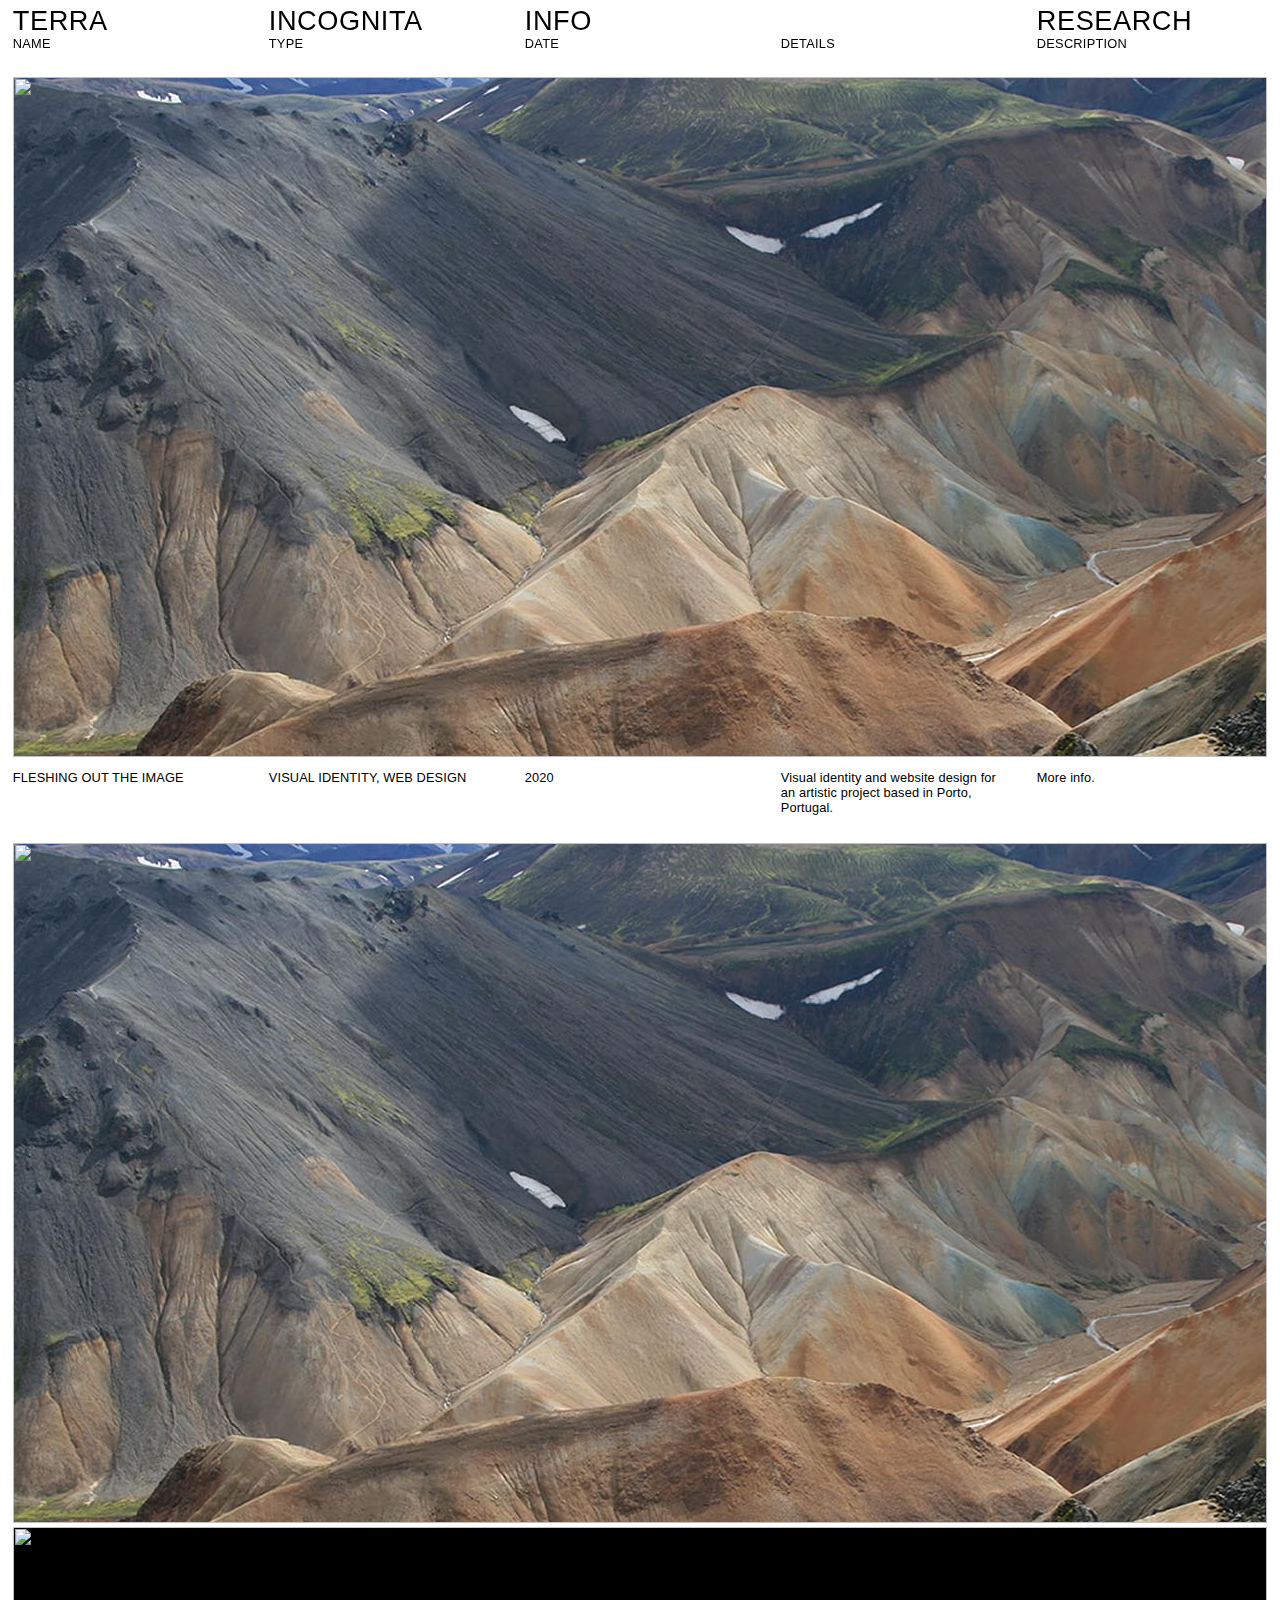
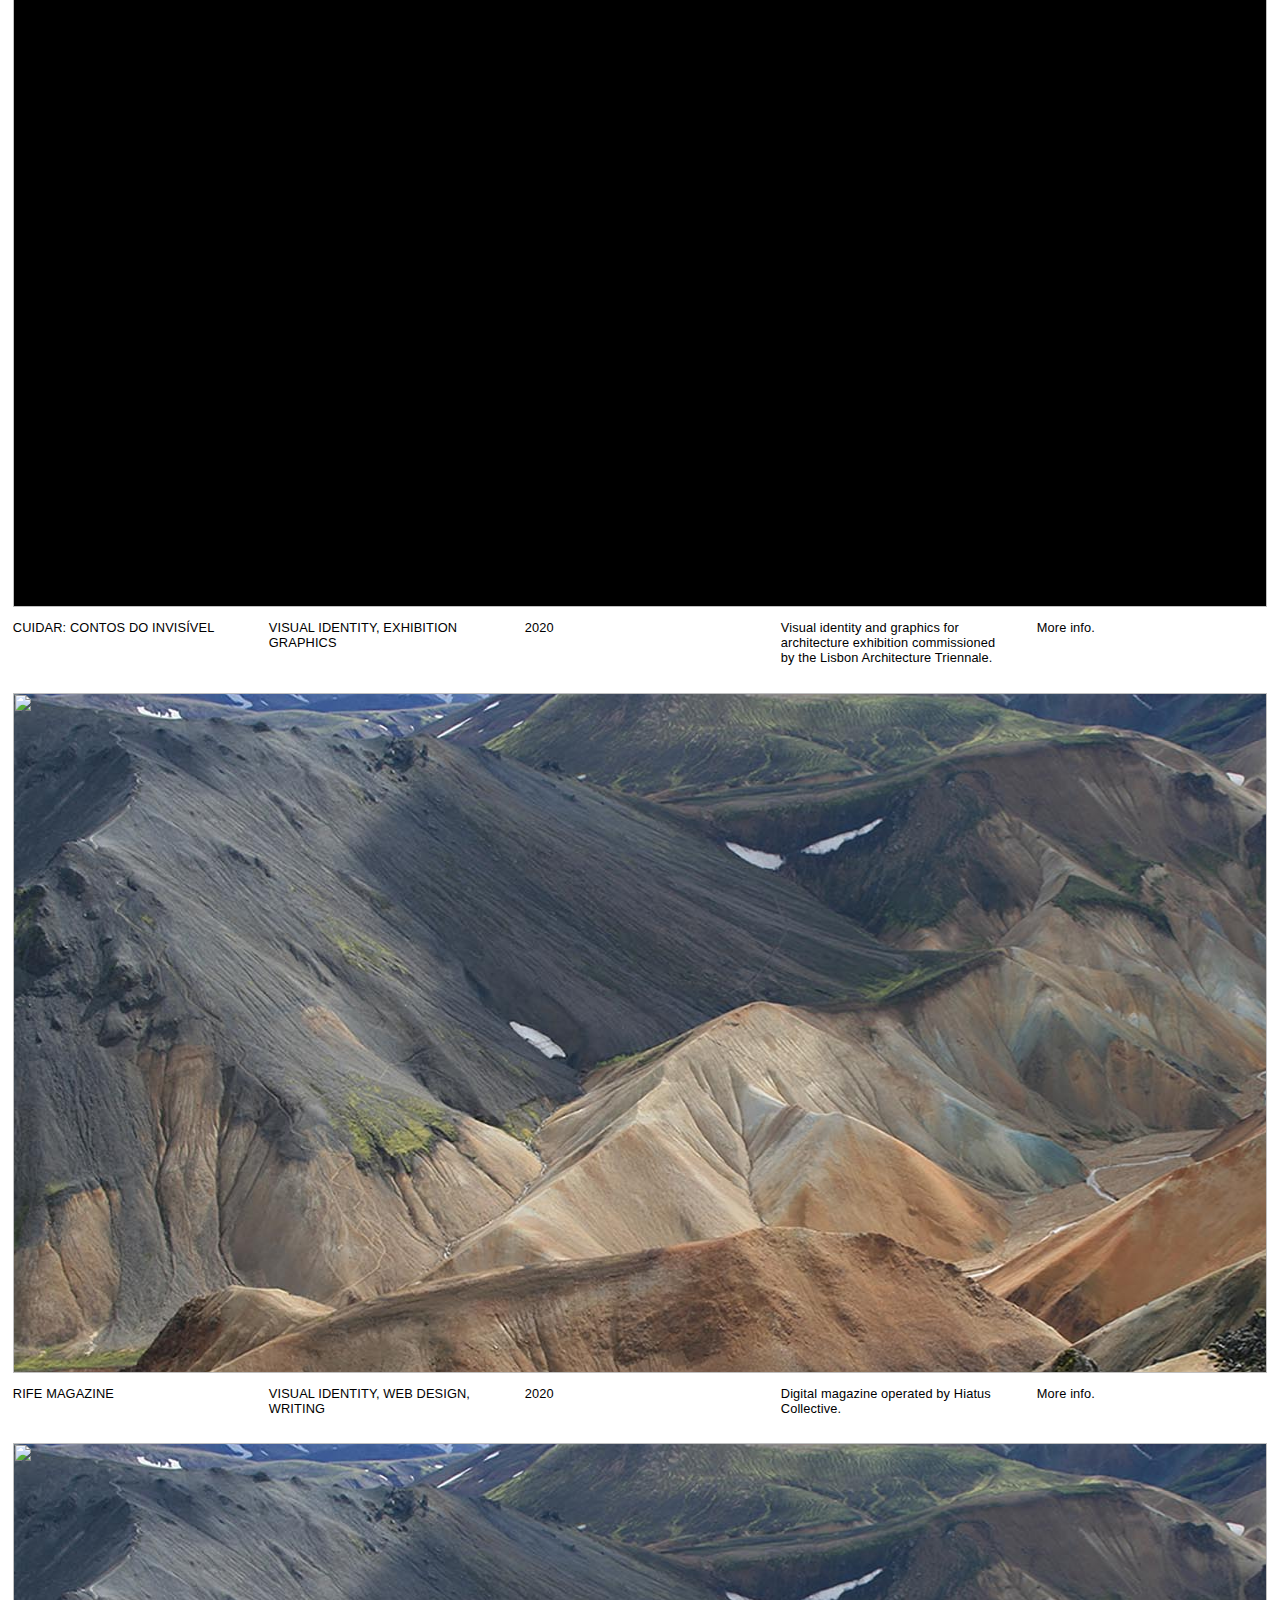
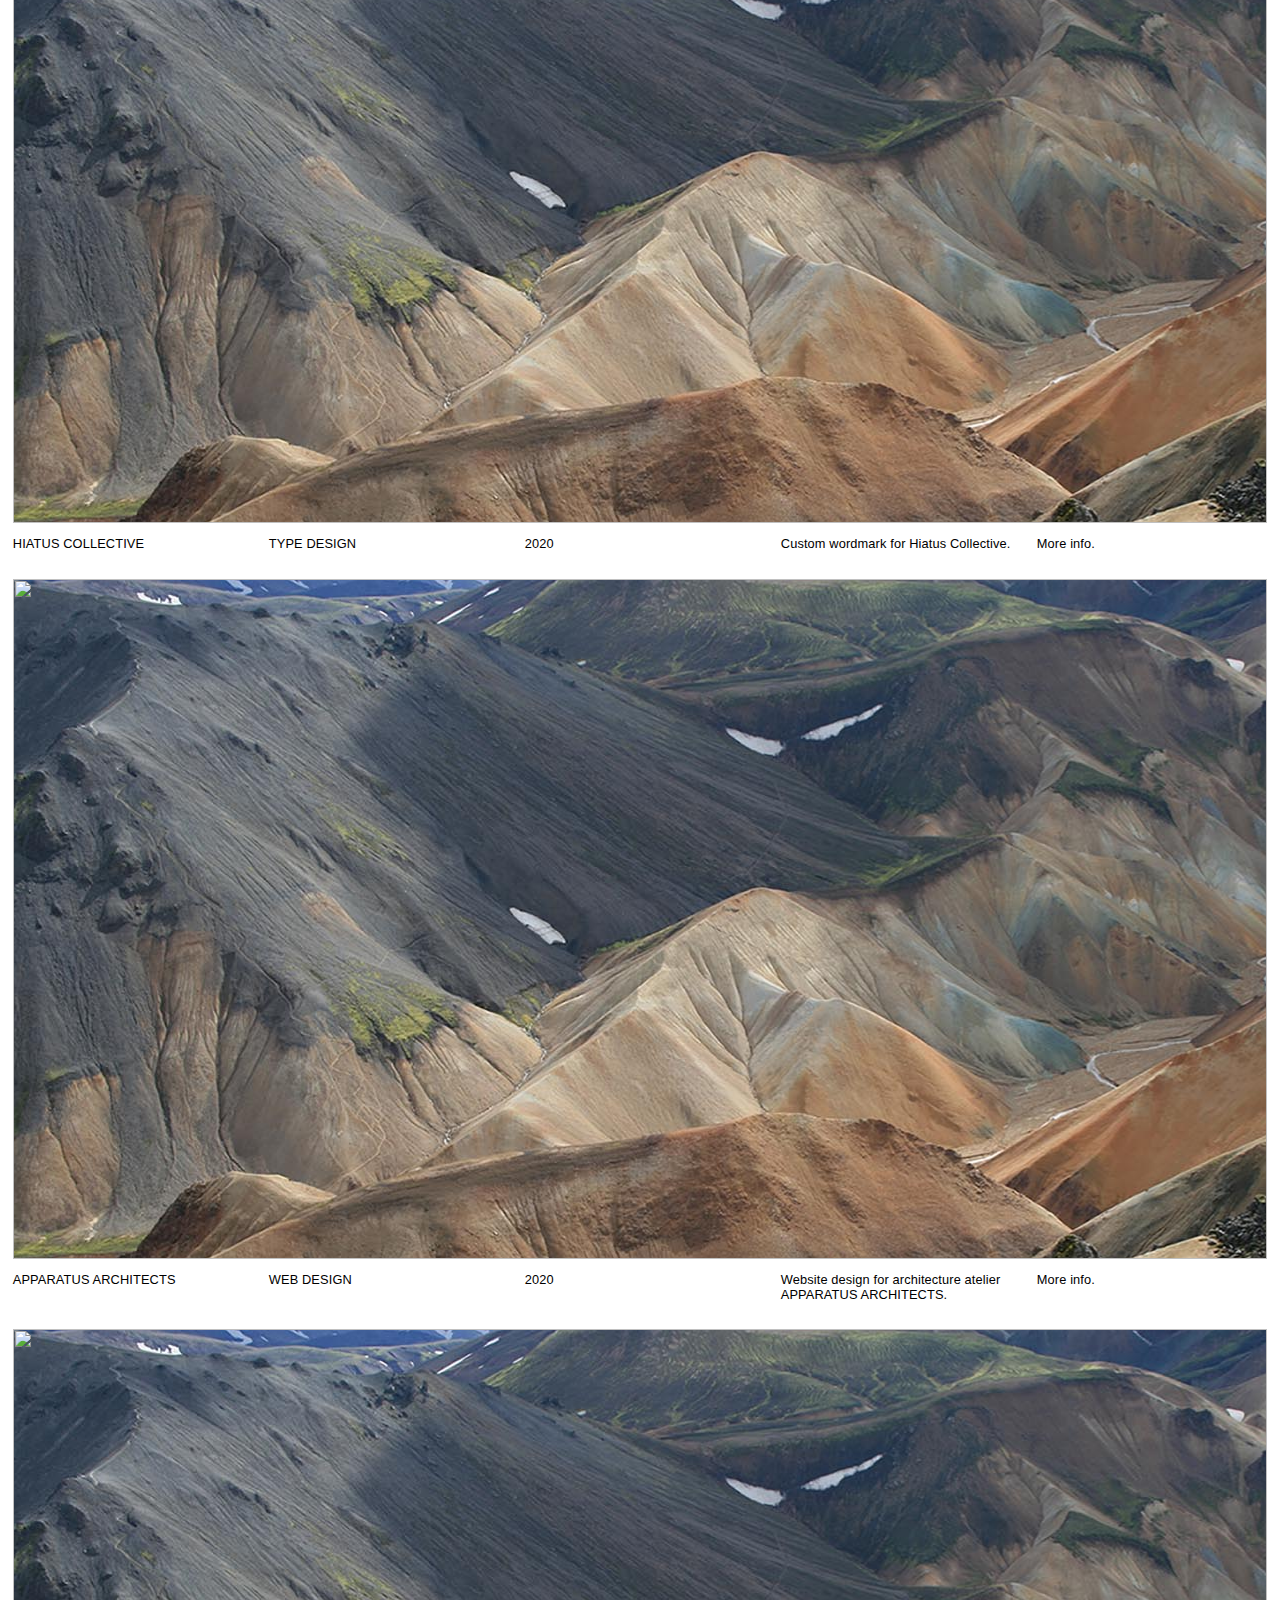
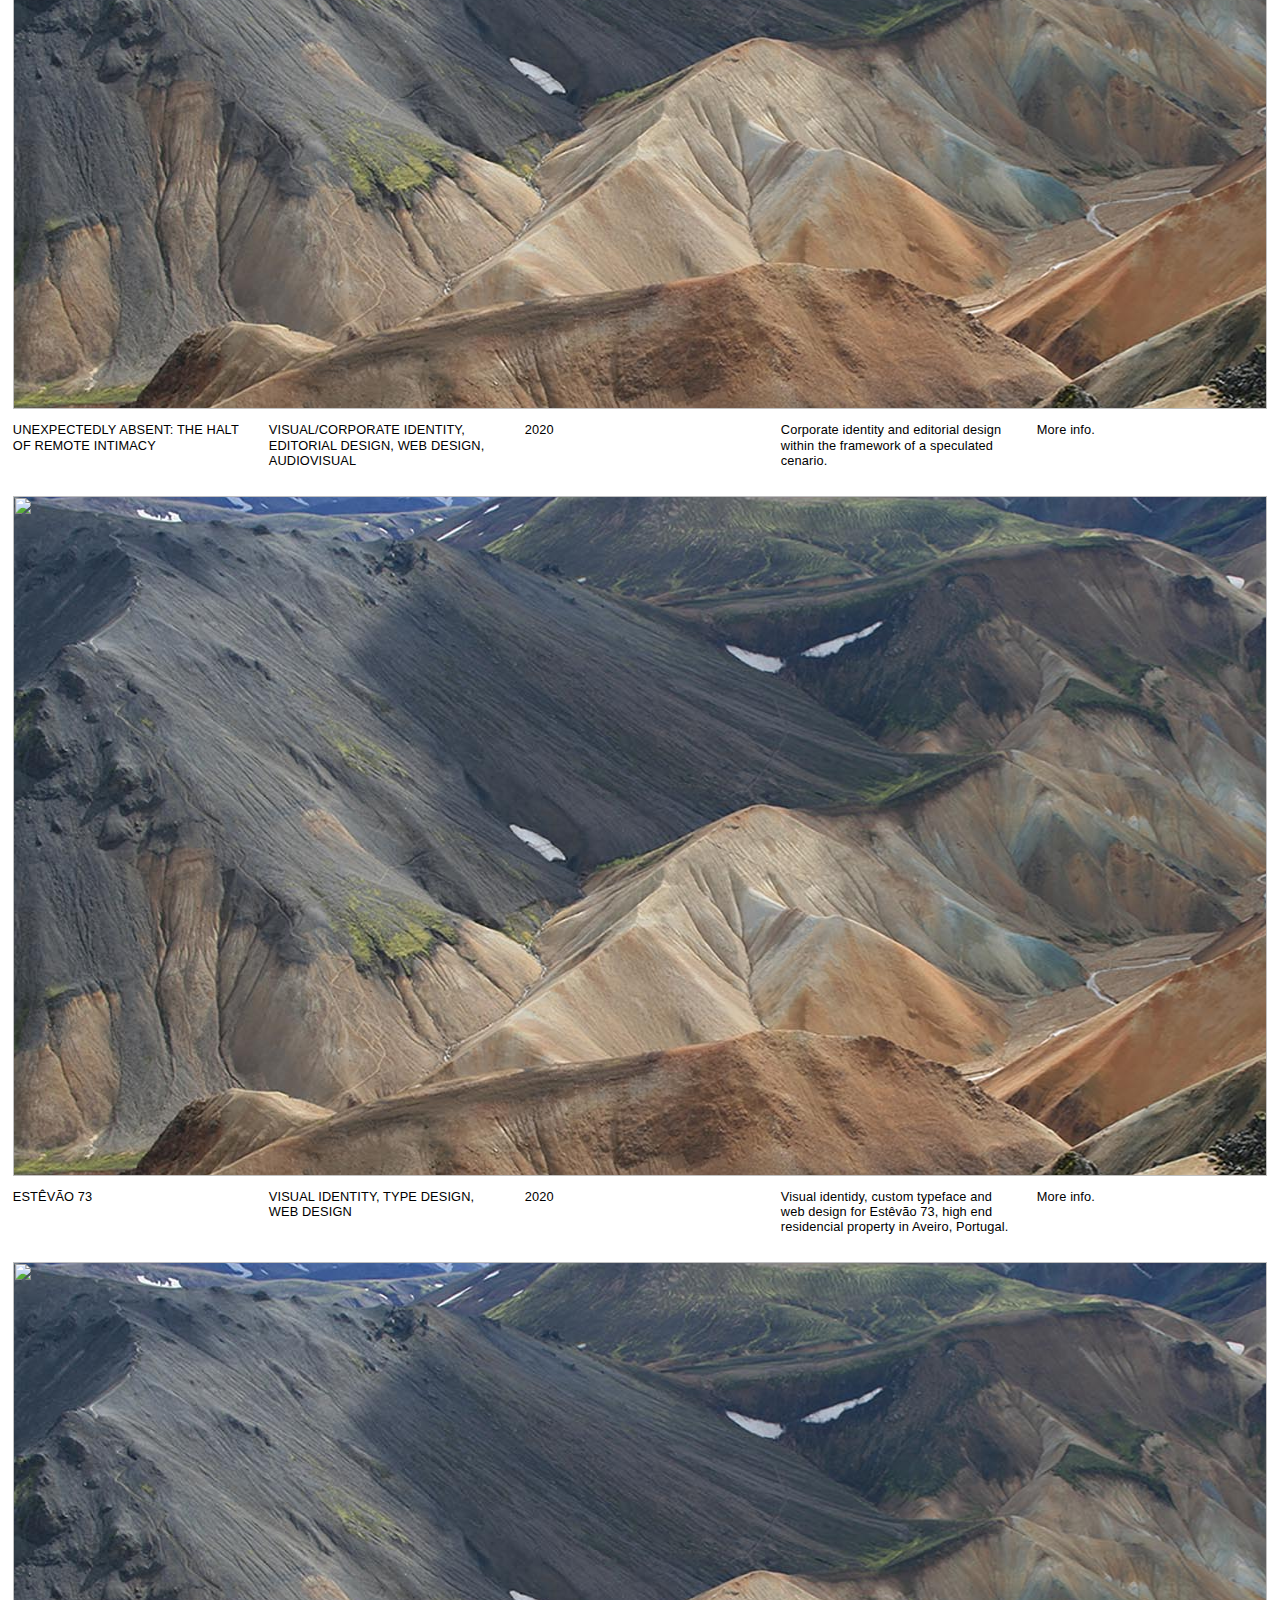
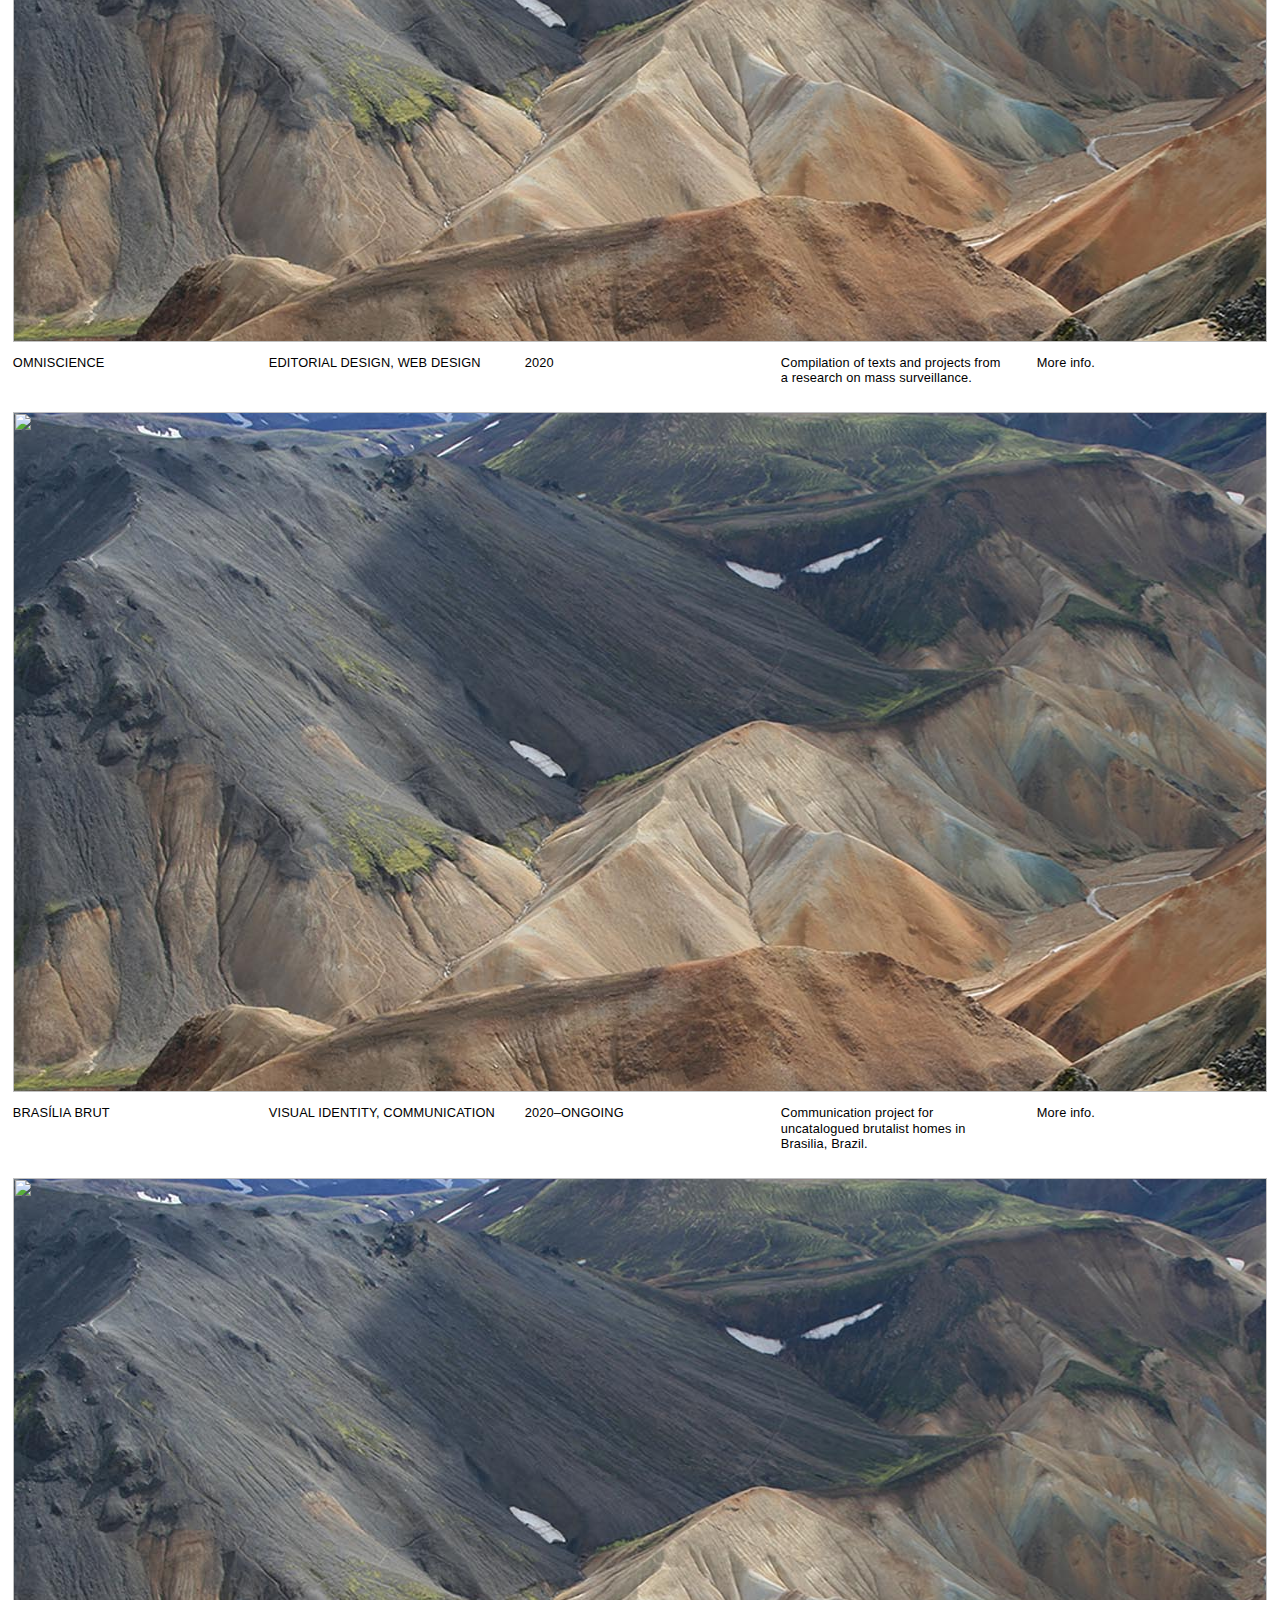
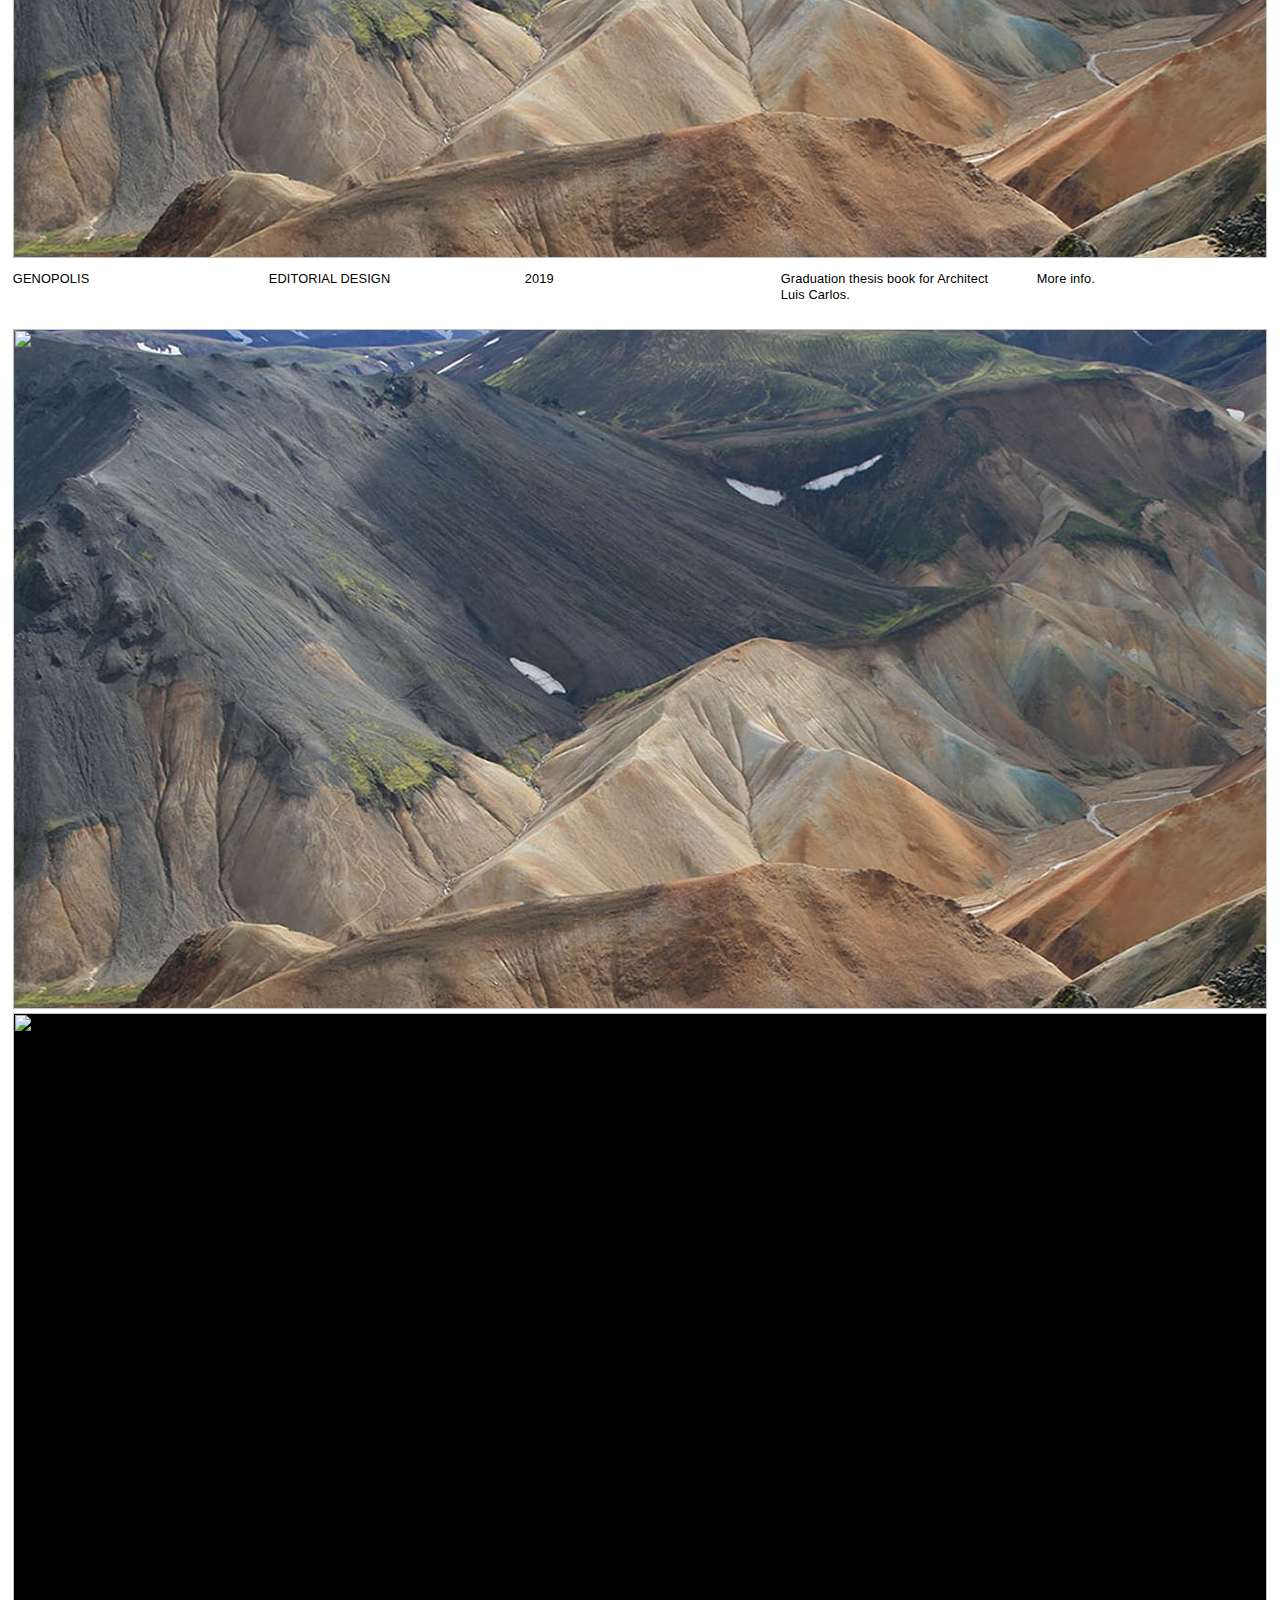
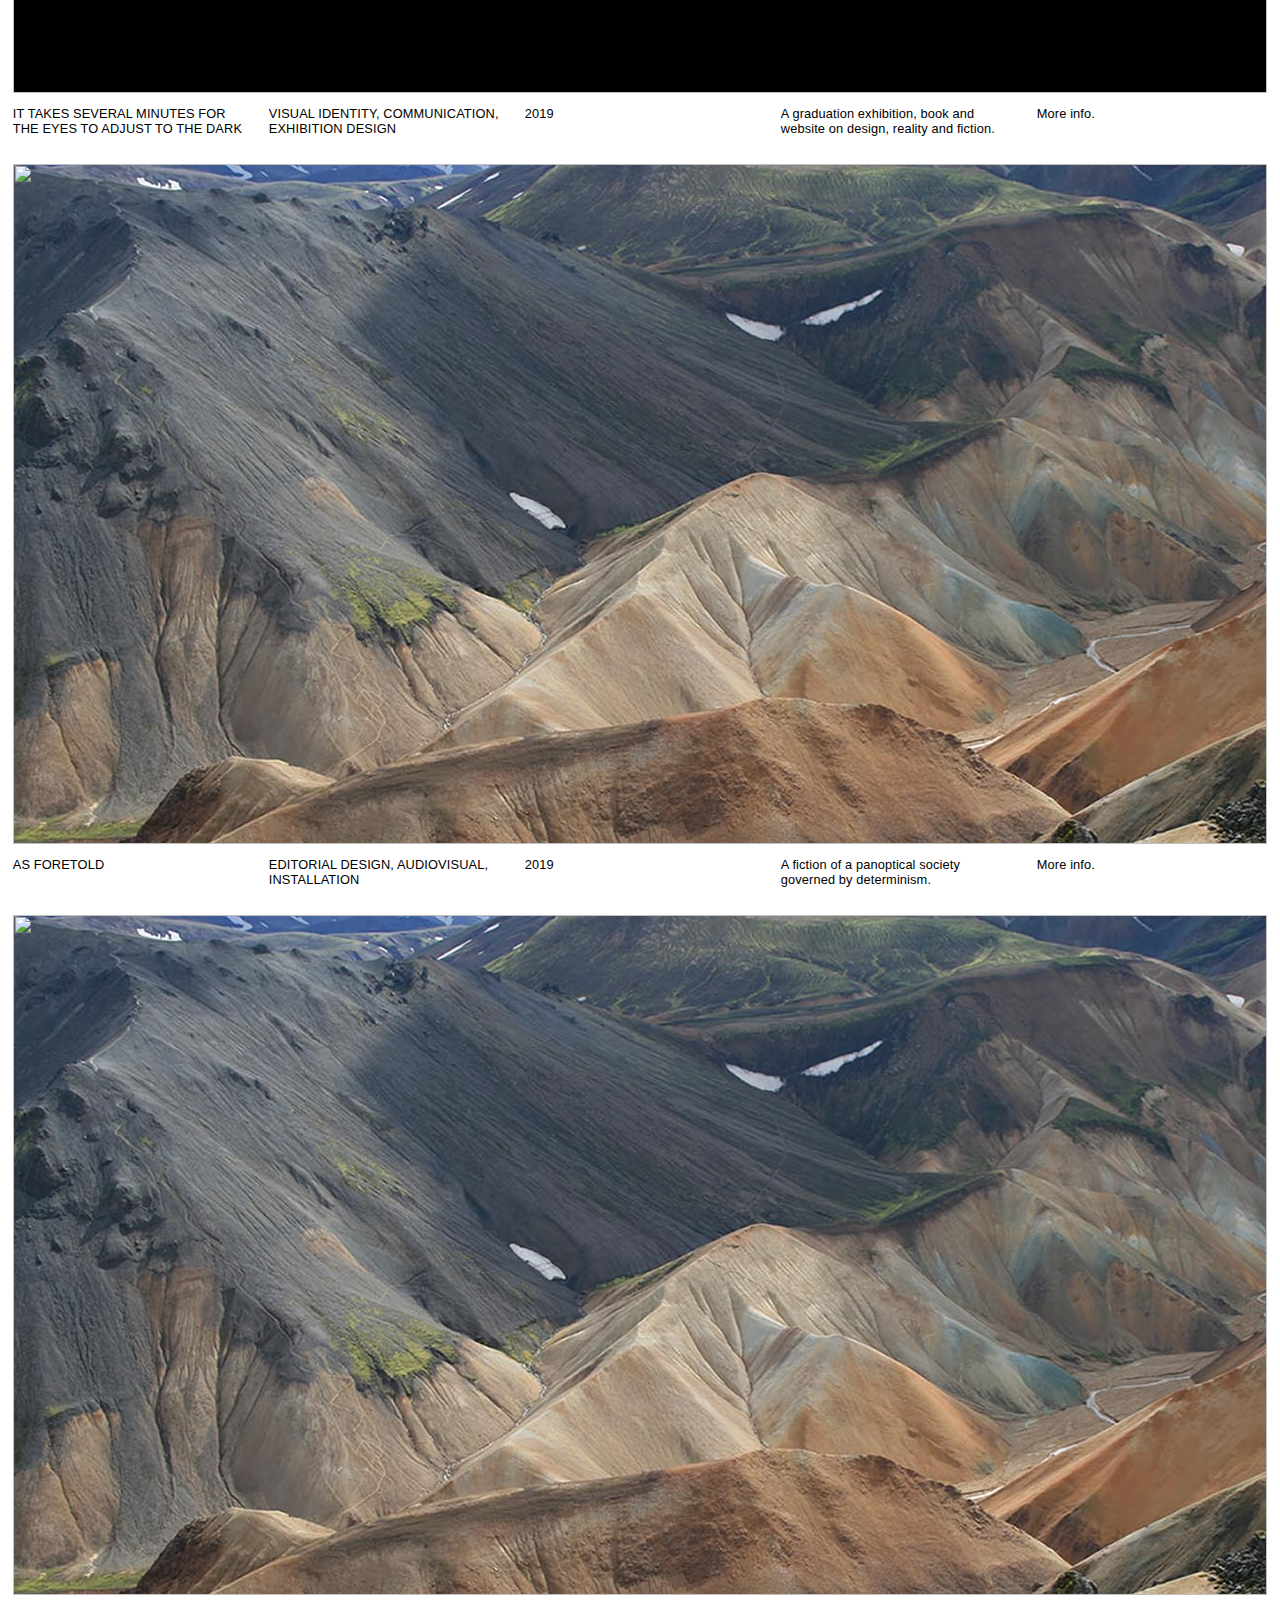
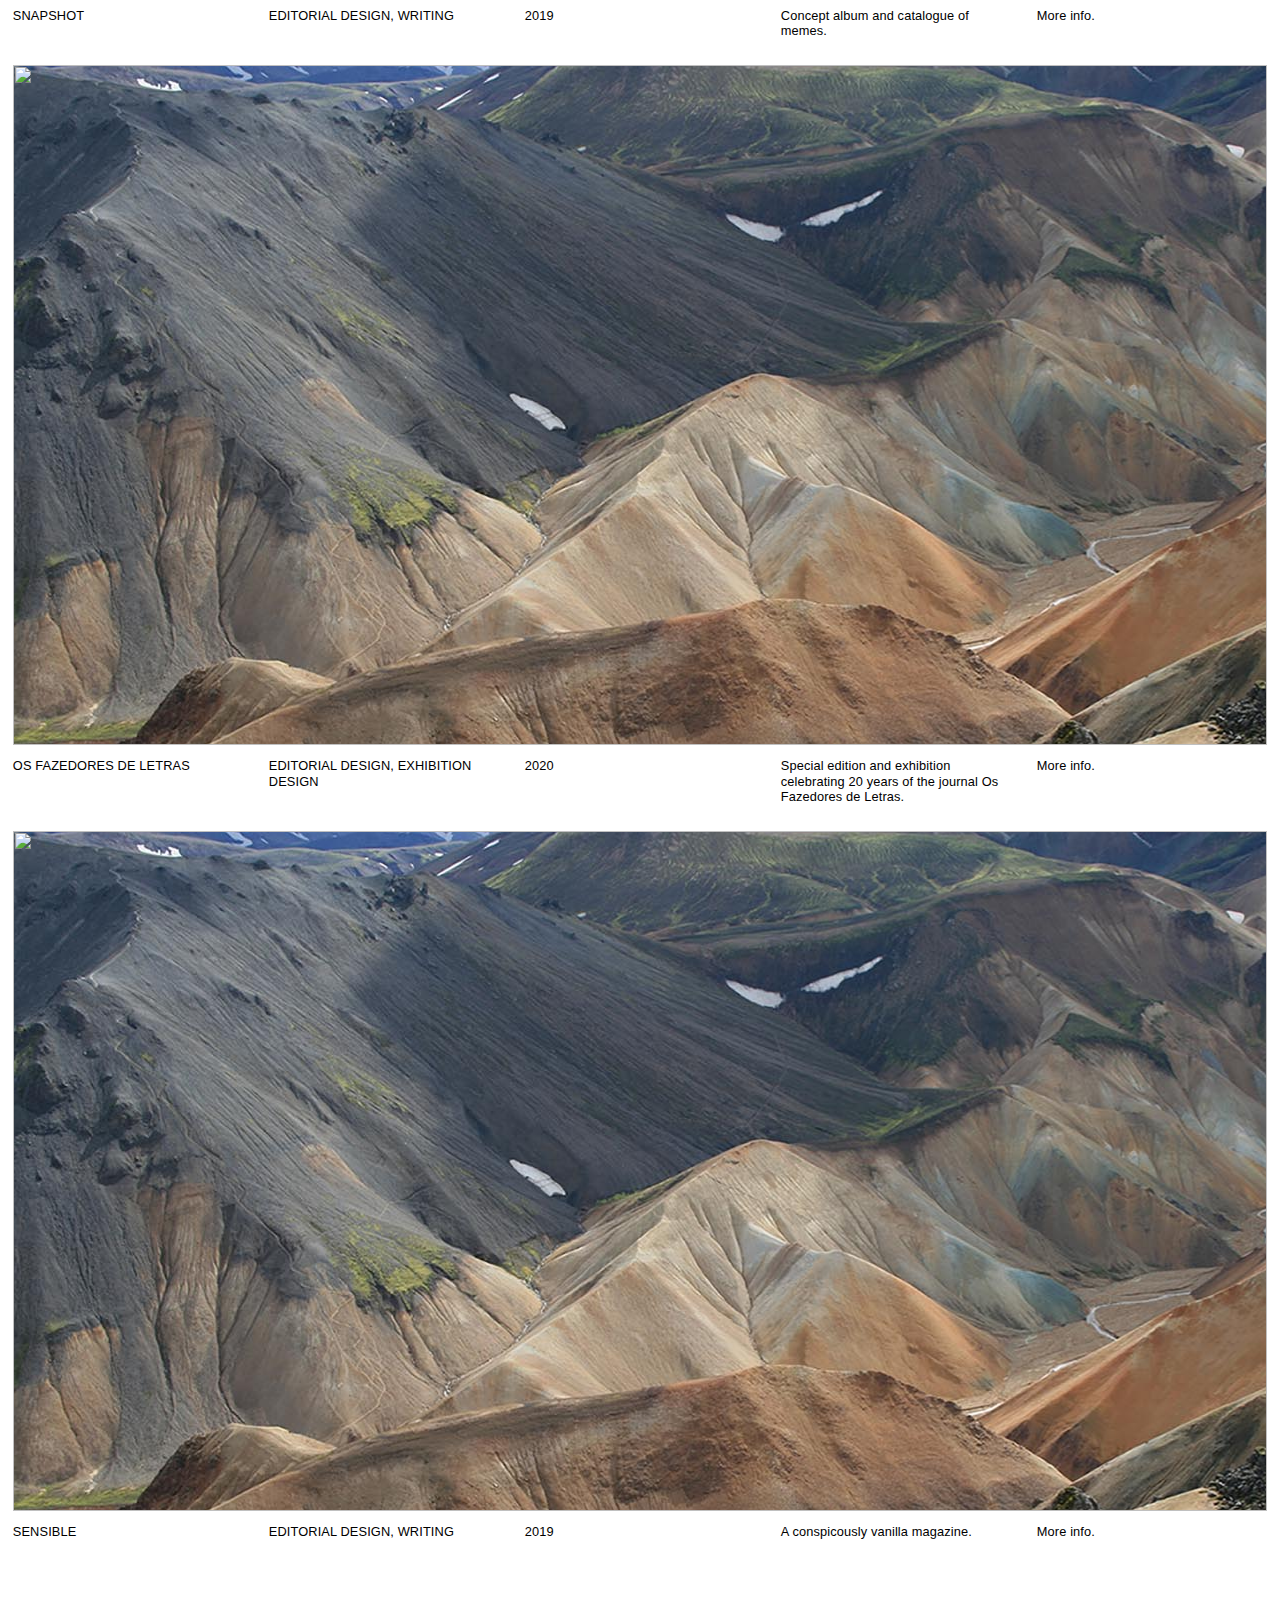
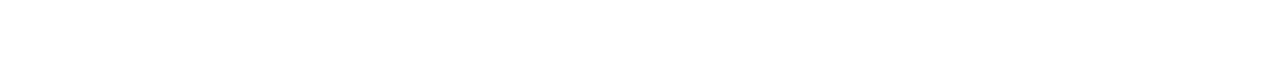
==== index.html @ b21b0d17 "Add files via upload" ====
<!DOCTYPE html>

<html lan="en-US">

<head>
    <meta charset="UTF-8">
    <meta name="viewport" content="width=device-width, initial-scale=1.0">

    <meta name="author" content="handcoded by Beatriz Pinta @abnpg">
    <meta name="theme-color" content="rgb(0, 0, 0)">
    <meta name="description"
        content="A showcase of personal and commissioned works by communication graphic designer Beatriz Pinta.">
    <meta name="keywords" content="graphic design, communication design, Beatriz Pinta">
    <meta name="google" content="notranslate">

    <meta property="og:image" content="#">
    <meta property="og:image:type" content="image/jpg">
    <meta property="og:image:width" content="600">
    <meta property="og:image:height" content="320">

    <link rel="shortcut icon" type="image.png" href="contents/icon.png">


    <title>TERRA INCOGNITA.SPACE</title>

    <link rel="stylesheet" type="text/css" href="index.css">
    <link rel="stylesheet" href="https://use.typekit.net/bpr5xqz.css">
</head>

<body>

    <div id="header">
        <div id="ta">
            <div id="terra">
                <p class="header">TERRA</p>
            </div>
            <div id="incog">
                <p class="header">INCOGNITA</p>
            </div>
        </div>

        <div id="info">
            <p class="header"><a class="info" href="info.html">INFO</a></p>
        </div>
        <div id="research">
            <p class="header"><a class="research" href="research.html">RESEARCH</a></p>
        </div>

        <div id="categories">
            <div id="cats">
                <p class="gridalt">NAME</p>
            </div>
            <div id="cats">
                <p class="gridalt">TYPE</p>
            </div>
            <div id="cats">
                <p class="gridalt">DATE</p>
            </div>
            <div id="cats">
                <p class="gridalt">DETAILS</p>
            </div>
            <div id="cats">
                <p class="gridalt">DESCRIPTION</p>
            </div>
        </div>
    </div>


    <div id="projects">

        <!--FOTI-->
        <div id="projB">
            <img src="projects/14-FOTI/00.png" id="gallery-contain" class="image_view" onclick="changeImage00()">

            <div id="grid">
                <div id="techs">
                    <p class="grid">FLESHING OUT THE IMAGE</p>
                </div>
                <div id="techs">
                    <p class="grid">VISUAL IDENTITY, WEB DESIGN</p>
                </div>
                <div id="techs">
                    <p class="grid">2020</p>
                </div>
                <div id="techs">
                    <p class="grid">Visual identity and website design for an artistic project based in Porto, Portugal.
                    </p>
                </div>
                <div id="techs">
                    <p class="grid">
                        <a onclick="highlight_toggle('about14')">More info.</a></p>
                </div>
            </div>

            <div id="about14" class="moreinfo">
                <i>FLESHING OUT THE IMAGE</i> is a collaborative artistic project that explores the biopolitics of
                image-making and the sensorial and political materiality of visual and sonic technologies. The project
                brings into
                dialogue phenomenological reflections on embodiment and moving image culture with conceptualizations of
                enfleshment as a mode of power and capture but also of possibilities for sensual and political refusal.
                <br><br>
                The project thus inquires into the visual-sonic experience as both embodied and embodying, as
                grounded in the multisensoriality of the embodied encounter with cinematic technologies, and as
                constitutive of bodies, subjects and ethical orientations.
                <br><br>
                The programme consists of an artistic and curatorial residency in Porto; the exhibition project
                <i>CHAMBER</i>, on view at the Carlos Alberto Chapel in Porto; and a lecture series entitled <i>FLESHING
                OUT THE IMAGE: Pleasure and Refusal in Contemporary Aesthetics</i> which will be made available on
                this website
                throughout November and December 2020. Speakers in the series include Tina Campt, Alexander Ghedi
                Weheliye, Amber Jamilla Musser, Tavia Nyong’o, Zakiyyah Iman Jackson and Denise Ferreira da Silva.
                <br><br><br>
                PROJECT<br>
                Daniela Agostinho<br>
                Ana Cristina Cachola<br>
                Igor Jesus
                <br><br>
                GRAPHIC DESIGN + DEVELOPMENT<br>
                Beatriz Pinta
                <br><br>
                LECTURE SERIES SPEAKERS<br>
                Amber Jamilla Musser<br>
                Tavia Nyong’o<br>
                Zakiyyah Iman Jackson<br>
                Denise Ferreira da Silva<br>
                Tina Campt<br>
                Alexander Ghedi Weheliye
                <br><br>
                CHAMBER + SOUND LIBRARY<br>
                Igor Jesus
                <br><br>
                EXHIBITION PHOTOGRAPHY<br>
                Pedro Magalhães<br><br>
                With the support of Criatório programme for Visual Arts and Curating.
            </div>
        </div>

        <!--CUIDAR-->
        <div id="projB">
            <img src="projects/13-cuidar/leaflet-en.png" id="gallery-contain">
            <img src="projects/13-cuidar/galeria/00.jpg" id="gallery-cover">

            <div id="grid">
                <div id="techs">
                    <p class="grid">CUIDAR: CONTOS DO INVISÍVEL</p>
                </div>
                <div id="techs">
                    <p class="grid">VISUAL IDENTITY, EXHIBITION GRAPHICS</p>
                </div>
                <div id="techs">
                    <p class="grid">2020</p>
                </div>
                <div id="techs">
                    <p class="grid">Visual identity and graphics for architecture exhibition commissioned by the Lisbon
                        Architecture Triennale.
                    </p>
                </div>
                <div id="techs">
                    <p class="grid">
                        <a onclick="highlight_toggle('about13')">More info.</a></p>
                </div>
            </div>

            <div id="about13" class="moreinfo">
                <i>Handle with Care: Tales of the Invisible</i> takes look at architectural and speculative exercises
                from the past that constitute helps us understand the current context
                that requires a humanist reflection on different forms of care. Developed in three chapters, the
                exhibition brings together a diversity of content ranging from studies,
                axonometrics, photographs, illustrations and sketches. A set of interviews and personal testimonials of
                some of the represented authors, their family members, researchers, and representatives of institutions,
                also allows us to contextualize these approaches and practices carried out across different European
                territories.
                <br><br><br>
                IN COLLABORATION WITH<br>
                Estonian Museum of Architecture, Tallinn;
                Museum of Architecture and Design, Ljubljana;
                MAXXI National Museum for 21st
                Century Arts, Rome
                <br><br>
                CURATOR<br>
                Sonja Lakić
                <br><br>
                EXHIBITION DESIGN<br>
                Diego Sologuren
                <br><br>
                COORDINATION AND PRODUCTION<br>
                Tiago Pombal
                <br><br>
                FEATURING WORKS<br>
                Franco Purini and Laura Thermes, with Ugo Colombari, Giuseppe De Boni, and Duccio Staderini, (Tales of
                Non-Architectures - Rome);
                Albert Trapeež, Leonhard Lapin, Sirje Runge, Villen Künappu, Ain Padrik, Jüri Okas, Tiit Kaljundi,
                Toomas Rein, Veljo Kaasik, Jaan Ollik, Ülevi Eljand, Tōnis Vint, Harry Šein, Juhan Viiding, Avo-Himm
                Looveer, and Matti Õunapuu (Tales of the Permissible - Tallinn);
                Elza Budau, Sonja Bitenc, Katarina Bebler, Dašenka Cunja, Marta Čeč, Majda Debevc, Nevenka Furlan,
                Marlena Humek, Špela Kalin, Stanislava Staša Kompare, Marjana Kosec, Marta Košir, Alenka Kovač, Andreja
                Kranjc, Majda Kregar, Jana Omersa, Anica Vidmar, and Mojca Vogelnik (The Paperers’ Tale, Smer B -
                Ljubljana)
                <br><br>
                GRAPHIC DESIGN<br>
                Beatriz Pinta
                <br><br>
                CONTENT REPRODUCTION
                (The Paperers Tale)<br>
                Ricardo Batista<br>
                David Rodrigues
                <br><br>
                EXHIBITION PHOTOGRAPHY<br>
                Hugo David
                <br><br>
                EDUCATIONAL ACTIVITIES<br>
                Letícia do Carmo<br>
                Ricardo Batista
                <br><br>
                EDITING AND TRANSLATION<br>
                Vasco Corisco<br>
                Ana Guedes
                <br><br>
                CONSTRUCTION AND ASSEMBLY<br>
                Gate 7
                <br><br>
                EXHIBITION ASSISTANTS<br>
                Ester Donninelli<br>
                Inês Moura<br>
                Joana Fernandes
            </div>
        </div>

        <!--RIFE MAGAZINE-->
        <div id="projB">
            <img src="projects/12-Rife/rm-07.png" id="gallery-contain">

            <div id="grid">
                <div id="techs">
                    <p class="grid">RIFE MAGAZINE</p>
                </div>
                <div id="techs">
                    <p class="grid">VISUAL IDENTITY, WEB DESIGN, WRITING</p>
                </div>
                <div id="techs">
                    <p class="grid">2020</p>
                </div>
                <div id="techs">
                    <p class="grid">Digital magazine operated by Hiatus Collective.
                    </p>
                </div>
                <div id="techs">
                    <p class="grid">
                        <a onclick="highlight_toggle('about12')">More info.</a></p>
                </div>
            </div>

            <div id="about12" class="moreinfo">
                Notions of time and space are altered. A disease spanned the globe, and its consequences are
                unprecedented. We are witnesses to a Global Pandemic crisis. Putting on hold the debate on borders as a
                physical and geographic limit and its implying crises of identity and conflict, countries turned to
                fences and walls as a means to mitigate an inescapable quandary common to all worldwide. It is no
                novelty that millennials and Gen Z are characterised by distancing and alienation, but the new order
                imposed by the pandemic has imposed a revival of the "bedroom generation" in the post-digital era.
                Everything is reduced to the display screen and the simulated reality within it.
                <br><br>
                A digital magazine entitled RIFE—initially created within the discipline of Editorial Design in the MA
                of Communication Design at the Fine-Arts Faculty of Lisbon—emerged as a response to the pandemic
                condition and its global effects on the individual, social, political, ambiental and cultural levels,
                raising questions surrounding what we know as our reality at this day in age. These questions are made
                and answered by designers, now being opened to a greater spectrum of creatives. This is pertinent as we
                creatives operate within our contexts, and in order to render ethical alternatives to realities
                presented, we must investigate and understand them. At the moment we were quarantined, we were
                physically inhibited to circulate freely, so we turned to question how to circulate content
                digitally—not by option but by necessity—, thus revealing a doorway to cultural production in the
                digital world and simultaneously embracing the democratic distribution of the open source medium that is
                the internet.
                <br><br><br>
                SOCIAL MEDIA MANAGEMENT<br>
                Beatriz Pinta<br>
                Nádia Alexandre<br>
                Sofia Cavaquinho
                <br><br>
                EDITORIAL BOARD<br>
                Hiatus Collective
                <br><br>
                CREATIVE DIRECTORS<br>
                Hiatus Collective
                <br><br>
                EDITING AND CONTENTS<br>
                Hiatus Collective<br>
                + Guest contributors
                <br><br>
                COPY EDITOR<br>
                Beatriz Pinta
                <br><br>
                WEB DESIGN<br>
                Hiatus Collective
                <br><br>
                DEVELOPMENT<br>
                Manuel Silva
                <br><br>
                TECHNICAL SUPPORT<br>
                Rui Sampaio

            </div>
        </div>

        <!--HC-->
        <div id="projB">
            <img src="projects/11-HC/hc-left.png" id="gallery-contain">

            <div id="grid">
                <div id="techs">
                    <p class="grid">HIATUS COLLECTIVE</p>
                </div>
                <div id="techs">
                    <p class="grid">TYPE DESIGN</p>
                </div>
                <div id="techs">
                    <p class="grid">2020</p>
                </div>
                <div id="techs">
                    <p class="grid">Custom wordmark for Hiatus Collective.
                    </p>
                </div>
                <div id="techs">
                    <p class="grid">
                        <a onclick="highlight_toggle('about11')">More info.</a></p>
                </div>
            </div>

            <div id="about11" class="moreinfo">
                Hiatus is a collective made of five designers based in Portugal moved by the contingency of
                contexts. We felt the urge to know how the scenario of the global pandemic could help us define
                ourselves as designers by questioning what it is to partake in cultural production in a framework where
                remote connections were imperative and conventional sources of inspiration had been hindered. We also
                wanted to investigate the phenomenon itself, through its rationalization in an attempt to define what
                kind of society we live in—not only currently but also looking forward from this experience.
                <br><br>
                Hence, our approach is founded on the perception that the effects of this historic period we are living
                are not primarily a burden, but a terrain in which new ways of thinking and producing may come to light.
                Using design and our knowledge to stimulate discussion as we believe our responsibility is, we aim to
                raise questions about realities, cultural decisions, ethical and political actions, exploring new
                practices and emerging technologies inside and outside design.
                <br><br>
                The name of the collective came about as a reflexion on the condition we were forced into. As graphic
                designers, and most importantly as creatives, are few of the least affected in our daily production by
                working remotely due to the digitalization of our tools. However, as the pandemic unfolds, regular daily
                operations were put on hold, indefinitely. And so did we. HIATUS in its definition—a break in continuity
                in a sequence or activity—represents the temporal space in which we came together as a collective in an
                attempt to counter the silence of being put dormant, thus rendering the collective as a productive force
                in idle times and the coming period of adaptation into the unknown.
                <br><br><br>
                HIATUS COLLECTIVE<br>
                Beatriz Pinta<br>
                Mariana Cordeiro<br>
                Manuel Silva<br>
                Nádia Alexandre<br>
                Sofia Cavaquinho
            </div>
        </div>

        <!--AA-->
        <div id="projB">
            <img src="projects/10-AA/web04.png" id="gallery-contain">

            <div id="grid">
                <div id="techs">
                    <p class="grid">APPARATUS ARCHITECTS</p>
                </div>
                <div id="techs">
                    <p class="grid">WEB DESIGN</p>
                </div>
                <div id="techs">
                    <p class="grid">2020</p>
                </div>
                <div id="techs">
                    <p class="grid">Website design for architecture atelier APPARATUS ARCHITECTS.
                    </p>
                </div>
                <div id="techs">
                    <p class="grid">
                        <a onclick="highlight_toggle('about10')">More info.</a></p>
                </div>
            </div>

            <div id="about10" class="moreinfo">
                COLLABORATION<br>
                Nádia Alexandre
            </div>
        </div>

        <!--UNEXPECTEDLY ABSENT-->
        <div id="projB">
            <img src="projects/09-unexpabsent/title.png" id="gallery-contain">

            <div id="grid">
                <div id="techs">
                    <p class="grid">UNEXPECTEDLY ABSENT: THE HALT OF REMOTE INTIMACY</p>
                </div>
                <div id="techs">
                    <p class="grid">VISUAL/CORPORATE IDENTITY, EDITORIAL DESIGN, WEB DESIGN, AUDIOVISUAL</p>
                </div>
                <div id="techs">
                    <p class="grid">2020</p>
                </div>
                <div id="techs">
                    <p class="grid">Corporate identity and editorial design within the framework of a speculated
                        cenario.
                    </p>
                </div>
                <div id="techs">
                    <p class="grid">
                        <a onclick="highlight_toggle('about9')">More info.</a></p>
                </div>
            </div>

            <div id="about9" class="moreinfo">
                Produced in MA Communication Design, Faculty of Fine Arts - Lisbon.<br><br>
                In <i>The Manifesto for the Truth</i> (2013), Edward Snowden calls for transparency regarding data
                processing
                in the context of mass surveillance. Accusing governments of obscuring the truth regarding personal data
                usage and hindering the debate of the theme, the whistle-blower urges the availability of knowledge and
                the protection of human rights.<br><br>
                <i>Unexpectedly Absent: The Halt of Remote Intimacy</i> addresses the issue of data rights as a
                fundamental
                human right through the creation of a fictitious company, <i>VERAX</i>. The organisation presents itself
                as a
                beneficent entity, advertising counter-surveillance products and obfuscation strategies—from browser
                plug-ins to
                fashion—reclaiming users’ data rights. <i>VERAX</i> grants digital opacity and the re-inscription of
                such
                rights to its clients and through its extensive catalogue of obfuscation tactics comprising a variety of
                formats,
                which are marketed in the company’s website.<br><br>
                As a project, <i>Unexpectedly Absent</i> combines a commercial element, the promotion of a lifestyle and
                commerce around products to render your digital presence opaque, with the democratic act of
                disseminating
                knowledge around counter-surveillance, creating a layer of strangeness. This incompatibility presented
                in the
                project aims to promote the debate around data rights and present a criticism to its commercialisation.
            </div>
        </div>

        <!--E73-->
        <div id="projB">
            <img src="projects/08-E73/wordmark2.png" id="gallery-contain">

            <div id="grid">
                <div id="techs">
                    <p class="grid">ESTÊVÃO 73</p>
                </div>
                <div id="techs">
                    <p class="grid">VISUAL IDENTITY, TYPE DESIGN, WEB DESIGN</p>
                </div>
                <div id="techs">
                    <p class="grid">2020</p>
                </div>
                <div id="techs">
                    <p class="grid">Visual identidy, custom typeface and web design for Estêvão 73, high end residencial
                        property in Aveiro, Portugal.</p>
                </div>
                <div id="techs">
                    <p class="grid">
                        <a onclick="highlight_toggle('about8')">More info.</a></p>
                </div>
            </div>

            <div id="about8" class="moreinfo">
                PROJECT<br>
                Cinco Paredes
                <br><br>
                RENDERS<br>
                nu.ma
            </div>
        </div>

        <!--OMNISCIENCE-->
        <div id="projB">
            <img src="projects/07-omniscience/o-03.png" id="gallery-contain">

            <div id="grid">
                <div id="techs">
                    <p class="grid">OMNISCIENCE</p>
                </div>
                <div id="techs">
                    <p class="grid">EDITORIAL DESIGN, WEB DESIGN</p>
                </div>
                <div id="techs">
                    <p class="grid">2020</p>
                </div>
                <div id="techs">
                    <p class="grid">Compilation of texts and projects from a research on mass surveillance.</p>
                </div>
                <div id="techs">
                    <p class="grid">
                        <a onclick="highlight_toggle('about7')">More info.</a></p>
                </div>
            </div>

            <div id="about7" class="moreinfo">
                Produced in MA Communication Design, Faculty of Fine Arts - Lisbon.<br><br>
                OMNISCIENCE is a project that stemmed from a research on mass surveillance developed in the Project
                discipline of the Masters of Communication Design at the Faculty of Fine Arts, University of Lisbon.
                <br><br>
                The main artefact of this project, an edited book, compiled a series of texts and projects on the
                research subject of mass surveillance that address concepts such as immaterial property, human rights
                and the societal contemporary state of Narcissus-narcosis—whether directly or indirectly—, alarming the
                reader of the opacity of such networks in which surveillance is nested. The website, on the other hand,
                functions as an expansion on the theme in question. Unlike the manner in which questions are posed in
                the research texts, represented on the left-side, the queries here are presented through an endless loop
                of fragments of news articles and projects that seem to blur the boundaries between cautionary tales and
                reality. We can’t help but wonder, to what extent will mass surveillance and the collection of data will
                continue to wrench the concept of property and human rights in a world where information is the ultimate
                <i>pharmakon</i>.
            </div>
        </div>

        <!--BSB BRUT-->
        <div id="projB">
            <img src="projects/06-brasiliabrut/cartaz-1.png" id="gallery-contain">

            <div id="grid">
                <div id="techs">
                    <p class="grid">BRASÍLIA BRUT</p>
                </div>
                <div id="techs">
                    <p class="grid">VISUAL IDENTITY, COMMUNICATION</p>
                </div>
                <div id="techs">
                    <p class="grid">2020–ONGOING</p>
                </div>
                <div id="techs">
                    <p class="grid">Communication project for uncatalogued brutalist homes in
                        Brasilia, Brazil.</p>
                </div>
                <div id="techs">
                    <p class="grid">
                        <a onclick="highlight_toggle('about6')">More info.</a></p>
                </div>
            </div>

            <div id="about6" class="moreinfo">
                A project created to educate, raise awarness and catalogue brutalist homes in the modernist capital of
                Brasília, Brasil by engaging society in the search. Project created by Architect Maria Eduarda Neumann.
            </div>
        </div>

        <!--GENOPOLIS-->
        <div id="projB">
            <img src="projects/05-genopolis/g-05.png" id="gallery-contain">

            <div id="grid">
                <div id="techs">
                    <p class="grid">GENOPOLIS</p>
                </div>
                <div id="techs">
                    <p class="grid">EDITORIAL DESIGN</p>
                </div>
                <div id="techs">
                    <p class="grid">2019</p>
                </div>
                <div id="techs">
                    <p class="grid">Graduation thesis book for Architect Luis Carlos.</p>
                </div>
                <div id="techs">
                    <p class="grid">
                        <a onclick="highlight_toggle('about5')">More info.</a></p>
                </div>
            </div>

            <div id="about5" class="moreinfo">
                <i>GenoPolis</i>, the city divided between places and no-places, local and global, identity and
                non-identity, generic and unique, equality and inequality, where paradigms haunt us and the city is
                affected.
            </div>
        </div>

        <!--SEVERAL MINUTES-->
        <div id="projB">
            <img src="projects/04-severalminutes/sm-00.png" id="gallery-contain">
            <img src="projects/04-severalminutes/galeria/IMG_3526.JPG" id="gallery-cover">

            <div id="grid">
                <div id="techs">
                    <p class="grid">IT TAKES SEVERAL MINUTES FOR THE EYES TO ADJUST TO THE DARK</p>
                </div>
                <div id="techs">
                    <p class="grid">VISUAL IDENTITY, COMMUNICATION, EXHIBITION DESIGN</p>
                </div>
                <div id="techs">
                    <p class="grid">2019</p>
                </div>
                <div id="techs">
                    <p class="grid">A graduation exhibition, book and website on design, reality and fiction.</p>
                </div>
                <div id="techs">
                    <p class="grid">
                        <a onclick="highlight_toggle('about4')">More info.</a></p>
                </div>
            </div>

            <div id="about4" class="moreinfo">
                <i>It Takes Several Minutes For The Eyes To Adjust To The Dark</i> is a direct quote of Ingmar Bergman's
                daughter, Linn Ullmann, for a 2018 The New Yorker article, where Ullmann described the routine she and
                her father performed everyday before watching a film: they would enter a dark room and wait for their
                eyes to adapt to the dark. This time of adjustment—one's sinkage from light to darkness—is analagous to
                an adaptation from reality to fiction. The borders defined by those two ideas and the grey areas between
                them are prime examples of the spaces where design can act. The quote was the starting point for FBAUL’s
                2019 Communication Design graduation exhibition, which showcased the projects of 50+ students, along
                with a cultural programme where we debated how various disciplines (from art to urbanism, from geography
                to cinema) navigate between the real and the fictional.
                <br><br>
                In the post-digital era, reality and fiction have been diluted. The expression of this lack of
                definition isn't limited to just creative and artistic endeavours, but is often weaponized by various
                power structures, whether formal or informal. This instrumentalization deconstructs core values such as
                democracy, individual and collective identity, ethnicity, and other fundamental principles of our
                society.
                <br><br>
                Before this current and 'desirable' identity crisis, design always worked with and for reality. Its
                objects belong, circulate, and (re)construct reality. The frailty of the majority of communication
                design objects also contributes to this idea of a practice that 'serves' the present. In short, the
                inevitable shock with reality defines the social status of design. If 'design and reality' is a (false)
                truism, "design and fiction" might appear to be an improbable hypothesis. In the face of historical,
                legitimized practices—such as literature or cinema—design now reclaims its place in fiction.
                <br><br>
                At the end of another cycle of study in communication design at the Lisbon Faculty of Fine-Arts, we have
                gone over the dilemmas, the contradictions and the themes that pertain to contemporaneity. Through the
                projects produced this year, the students have either commented, critiqued or essayed reality, or turned
                it into fiction. We've steered very close to cinema, literature, mythology, but also to the hard truths
                of a reality that insists on presenting itself, suprising us, and deconstructing itself before our eyes.
                <br><br><br>PUBLICATION<br>
                Editing: António Nicolas, Sofia Gonçalves<br>
                Design: Afonso Matos, Inês Pinheiro, Vitor Serra<br>
                Copy Editing: Sofia Gonçalves<br>
                Image Editing: Afonso Matos, Inês Pinheiro<br><br>

                EXHIBITION<br>
                Curators: António Nicolas, Sofia Gonçalves<br>
                Project Selection: António Nicolas e Sofia Gonçalves (Design de Comunicação IV e V),
                Sofia Rodrigues (Design Editorial I e II)<br>
                Exhibition Design: Beatriz Pinta, Nádia Alexandre<br>
                Production Assitance: Manuel Silva, Mariana Cordeiro, Rui Sampaio, Laboratório de Escultura (André
                Filipe, Eduardo Brito)<br><br>

                CULTURAL PROGRAMME<br>
                Afonso Matos, Ana Cavaleiro, Sara Vicente<br><br>

                WEBSITE<br>
                Editing: António Nicolas, Sofia Gonçalves<br>
                Design and Development: Diogo Lourenço<br>
                Technical Assitance: Abel Quental, Bruno Santos, Tiago Nunes<br><br>

                COMMUNICATION PROJECT<br>
                Afonso Matos, Beatriz Pinta, Diogo Lourenço, Inês Pinheiro, Nádia Alexandre, Vitor Serra
            </div>
        </div>


        <!--AS FORETOLD-->
        <div id="projB">
            <img src="projects/03-asforetold/poster.jpg" id="gallery-contain">

            <div id="grid">
                <div id="techs">
                    <p class="grid">AS FORETOLD</p>
                </div>
                <div id="techs">
                    <p class="grid">EDITORIAL DESIGN, AUDIOVISUAL, INSTALLATION</p>
                </div>
                <div id="techs">
                    <p class="grid">2019</p>
                </div>
                <div id="techs">
                    <p class="grid">A fiction of a panoptical society governed by determinism.</p>
                </div>
                <div id="techs">
                    <p class="grid">
                        <a onclick="highlight_toggle('about3')">More info.</a></p>
                </div>
            </div>

            <div id="about3" class="moreinfo">
                Produced in BA Communication Design, Faculty of Fine Arts - Lisbon.<br><br>
                The corrosive fear of uncertainty has been pinpointed to be one of the sources of chaos in the real
                world. As a form of mitigating the chaos, AS FORETOLD addresses an alternate reality that generates
                prophecies for every of its inhabitants, in attempt to decrease the atmosphere of stress and anxiety of
                the population, and based on the idea that certainty—here appearing in the form of such
                prophecies—will install, at last, peace of mind. This way, destiny is as certain as space, time and
                gravity.
                <br><br>
                Suddenly, all activity and reactions in this simulation boils down to the very concept of certainty. Why
                is it that people are so bound by the comfort of it? Do they believe they can alter the outcome? If you
                hold a «fatalist» prophecy, ambivalence or impending doom may be evident, but who is it to say that an
                «optimist» prophecy would not make the clocks turn? After all, chaos, the fear of chaos actually invites
                more chaos. And so on and so forth… So is it worth craving love and gold, if everything goes as
                foretold?
                <br><br>COLLABORATION<br>
                Diogo Lourenço<br>
                Helena Barradas
            </div>
        </div>

        <!--SNAPSHOT-->
        <div id="projB">
            <img src="projects/02-snapshot/s-02.png" id="gallery-contain">

            <div id="grid">
                <div id="techs">
                    <p class="grid">SNAPSHOT</p>
                </div>
                <div id="techs">
                    <p class="grid">EDITORIAL DESIGN, WRITING</p>
                </div>
                <div id="techs">
                    <p class="grid">2019</p>
                </div>
                <div id="techs">
                    <p class="grid">Concept album and catalogue of memes.</p>
                </div>
                <div id="techs">
                    <p class="grid">
                        <a onclick="highlight_toggle('about2')">More info.</a></p>
                </div>
            </div>

            <div id="about2" class="moreinfo">
                Produced in BA Communication Design, Faculty of Fine Arts - Lisbon.<br><br>
                PREFACE<br>
                On the year of 1977, NASA launched the twin Voyager 1 and 2 spacecraft into space. The
                mission objective of the Voyager Interstellar Mission (VIM) in its ongoing journey is to
                extend the NASA exploration of the solar system beyond the neighbourhood of the outer
                planets to the outer limits of the Sun's sphere of influence, and possibly beyond. In
                August 2012, Voyager 1 made the historic entry into interstellar space, the region between
                stars, filled with material ejected by the death of nearby stars millions of years ago.
                Voyager 2 entered interstellar space on November 5, 2018 and scientists hope to learn
                more about this region. Both spacecraft are still sending scientific information about their
                surroundings through the Deep Space Network, or DSN.
                <br><br>
                Aboard of the Voyager 1 and 2, NASA placed a kind of time capsule intended to
                communicate a story of our world to extraterrestrials. Selected for NASA by a committee
                chaired by Carl Sagan of Cornell University, et. al. Dr. Sagan and his associates to portray
                the diversity of life and culture on Earth, the contents of the phonograph record—a 12-
                inch gold-plated copper disk—include 115 images and a variety of natural sounds,
                musical selections from different cultures and eras, and spoken greetings from Earth people in 55
                languages, and printed messages from President Carter and U.N. Secretary
                General Waldheim. The 115 images encoded in analog form in the Golden Record depict
                scientific knowledge, human anatomy, human endeavours and the terrestrial environment
                —all these aspects are vital pieces of information in building a vision of what humanity
                entails and where it inhabits. Ultimately, it contextualises society and its environment and
                is thus a direct reflection of both, it is a snapshot of our world as we know it (or knew until
                the 1970s).
                <br><br>
                Now what if we were to portray and communicate contemporary society through
                imagery? First one would have to possibly come to a conclusion on what is contemporary
                society characterised by, what is its character. In the context of hyper-information,
                increasing human interconnection yet a feeling loneliness, of ambivalence
                and uncertainty—all topics raised by Polish philosopher Zygmunt Bauman in his legacy of
                readings on liquid modernity—, the post-modern times are characterised by the generation of millennials.
                Such individuals, born between the 1980s and 2000, were the first generation to be born alongside global
                internet, and thus witnessed the birth of memes.
                <br><br>
                As noted by Metaheven in <i>Can Jokes Bring Down Governments</i> (2014), the notion of the “meme” was
                introduced by the evolutionary biologist Richard Dawkins in the late 1970s
                as a way to describe what he called a “cultural gene.” Memes are units of culture and
                behaviour, which survive and spread via imitation and adaptation. Part of their appeal is
                that memes spread spontaneously. Paul Mason, the BBC’s travelling chronicler of all
                things crisis-related, found that “with the internet [...] and above all with the advent of
                social media, it’s become possible to observe the development of memes at an
                accelerated pace […]." The three qualities that define the success of memes are
                longevity, fecundity, and copying-fidelity. Longevity indicates how long a meme can last.
                Fecundity applies to the appeal of a meme, whether it is catchy. Copying-fidelity is about
                the strength of a meme to withstand mutation in the process of copying and imitation. It
                determines how much of the original core remains intact when the meme is in
                transmission.
                <br><br>
                According to Richard Dawkins, a meme is a ruthlessly pervasive idea that applies to
                phenomena we see all around us (Metahaven, 2014), it is unavoidably a reflection of its
                own time and culture. Thus, it seems likely that portraying contemporary society through
                the lens of the millennial phenomena, the meme, might be the most effective way of
                obtaining a snapshot of this generation.
                <br><br>
                For being strictly digital content, of easy accessibility and spread, it has much to say
                about the society in which it spreads and replicates from the brash uncensored language,
                dark humour to the topics they may cover. In the aforementioned book, Metahaven
                argued that memes play a distinct role in protest, equating them to “political posters” to
                the resistance of the past, but that is the tip of the iceberg. The fact that memes draw
                references from pop culture and subcultures, it is a perfect system to display what are the
                greatest sources of media in current days—whether they are tv series, internet forums or
                short homemade video clips. Departing from such references, memes may stand as
                protest to the political atmosphere, as well as serve as form of mass comfort for shared
                beliefs and feelings, or purely entertain for the sake of the medium, unavoidably showing
                what we value today as a generation. In hindsight, much of the images herein
                demonstrate a great sense of irreverence towards many themes, which offers an even
                greater insight into what is to be a millennial.
                <br><br>
                In that sense, this book is built as a concept album, that is, an album in which its pictures
                hold an even larger purpose or meaning collectively than they do individually; where a
                selection of memes are catalogued and classified, then showcased in a selection of
                adapted replicas taken from the internet.
            </div>
        </div>

        <!--FAZEDORES-->
        <div id="projB">
            <img src="projects/01-fazedores/f-01.png" id="gallery-contain">

            <div id="grid">
                <div id="techs">
                    <p class="grid">OS FAZEDORES DE LETRAS</p>
                </div>
                <div id="techs">
                    <p class="grid">EDITORIAL DESIGN, EXHIBITION DESIGN</p>
                </div>
                <div id="techs">
                    <p class="grid">2020</p>
                </div>
                <div id="techs">
                    <p class="grid">Special edition and exhibition celebrating 20 years of the journal Os Fazedores de
                        Letras.
                    </p>
                </div>
                <div id="techs">
                    <p class="grid"><a onclick="highlight_toggle('about1')">More info.</a></p>
                </div>
            </div>

            <div id="about1" class="moreinfo">
                20-year anniversary issue of the journal of the Faculty of Literature of the University of Lisbon and
                exhibition showcasing original issues since 1999.
                <br><br>COLLABORATION<br>
                Afonso Matos<br>
                Inês Pinheiro<br>
                Vítor Serra
            </div>
        </div>

        <!--SENSIBLE-->
        <div id="projA">
            <img src="projects/00-sensible/s-08.png" id="gallery-contain">

            <div id="grid">
                <div id="techs">
                    <p class="grid">SENSIBLE</p>
                </div>
                <div id="techs">
                    <p class="grid">EDITORIAL DESIGN, WRITING</p>
                </div>
                <div id="techs">
                    <p class="grid">2019</p>
                </div>
                <div id="techs">
                    <p class="grid">A conspicously vanilla magazine.</p>
                </div>
                <div id="techs">
                    <p class="grid"><a onclick="highlight_toggle('about0')">More info.</a></p>
                </div>
            </div>

            <div id="about0" class="moreinfo">
                Produced in BA Communication Design, Faculty of Fine Arts - Lisbon.<br><br>

                In the current context of negligence, a sense of loss of control and alienation of the world in regards
                to both domestic and foreign affairs that affect society on a global scale, SENSIBLE organically emerges
                to address feelings in a world that is losing touch. Its intent is to promote sensible conversation at
                an individual level (ideally translating into the greater scale of society) about current global
                socio-political issues that generate much anxiety for us members of the human race. The bi-annual
                publication asserts its sensible character by deconstructing each issue’s theme with relevant academic
                and cultural content (book excerpts, interviews, imagery). That serves the purpose of connecting the
                readers of SENSIBLE worldwide through our common perceptions and concerns around the themes of each
                edition.
                <br><br>
                The theme of its first issue arises from the shared sentiment of anxiety towards the implications of
                post-truth. Granted greater momentum during the American elections in 2016 and again during the
                Brazilian elections of 2018, the concept of post-truth has infiltrated politics and the way society
                manifests itself in unprecedented ways. Moving the focus away from the manipulation of technology as a
                political tool and the depth and breadth of fake-news, our stance is that this is now common knowledge
                and we must dig deeper—what are the social and psychological implications of the new post-truth era.
                Thus, we intend to promote conversation, question and stimulate the emotional intellect of our
                readers—only then can society comprehend the changes its going through and in turn mitigate the arising
                problems in a sensible manner.
                <br><br>
                P.S. there shall be no advertisement or journalistic gibberish within the safe space of SENSIBLE.
            </div>
        </div>


    </div>




</body>

</html>

<script src="galleries.js" type="text/javascript"></script>

<script>

    function highlight_toggle(el) {
        var x = document.getElementById(el);
        if (x.style.display === "block") {
            x.style.display = "none";
        } else {
            x.style.display = "block";
        }
    }

</script>
---- index.css ----
@font-face {
    font-family: 'acumin-pro', sans-serif;
}


/*html{
    cursor: url("earth.png"), auto;
}*/

body {
    margin: 0;
    padding: 0;
    width: 100vw;
    height: auto;
}

::-webkit-scrollbar {
    display: none;
}

::selection {
    background: #222222;
}


p.links {
    font-family: 'acumin-pro', sans-serif;
    font-weight: 400;
    font-size: 1em;
    line-height: 1.2em;
    padding-left: 1vw;
    letter-spacing: 0.02em;
    top: 0px;
    margin: 0;
}

a.info,
a.press,
a.research:link {
    text-decoration: none;
    color: black;
}

a.info,
a.press,
a.research:visited {
    text-decoration: none;
    color: black;
}

a.info,
a.press,
a.research:hover {
    text-decoration: none;
    cursor: pointer;
    color: black;
}


/*SITE - HEADER*/

#header {
    position: fixed;
    width: 100vw;
    display: block;
    height: auto;
    top: 0.5vh;
    z-index: 3;
}

p.header {
    font-family: 'acumin-pro', sans-serif;
    font-weight: 300;
    font-size: 1.7em;
    line-height: 1.15em;
    letter-spacing: 0.02em;
    padding-left: 1vw;
    padding-right: 1vw;
    top: 0px;
    margin: 0;
}

#research,
#terra,
#incog {
    margin-top: 0;
    float: left;
    top: 0px;
    width: 20vw;
}

#ta,
#info {
    margin-top: 0;
    float: left;
    top: 0px;
    width: 40vw;
}

#categories {
    position: relative;
    width: 100vw;
    margin: 0;
    padding: 0;
    height: auto;
}

#cats {
    position: relative;
    margin-top: 0;
    float: left;
    top: 0px;
    width: 20vw;
}

#cats2 {
    position: relative;
    margin-top: 0;
    float: left;
    top: 0px;
    width: 40vw;
}


/* PROJECTS */

p.grid {
    font-family: 'acumin-pro', sans-serif;
    font-weight: 400;
    font-size: 0.8em;
    line-height: 1.2em;
    letter-spacing: 0.01em;
    top: 0px;
    margin: 0;
    padding: 0;
}

/*smaller alt of grid txt*/
p.gridalt {
    font-family: 'acumin-pro', sans-serif;
    font-weight: 500;
    font-size: 0.8em;
    line-height: 1.2em;
    letter-spacing: 0.02em;
    padding-left: 1vw;
    padding-right: 1vw;
    top: 0px;
    margin: 0;
}


#projects {
    position: relative;
    height: auto;
    width: 98vw;
    margin: auto;
    top: 5.5vh;
}

#projA {
    position: relative;
    height: auto;
    margin-top: 3vh;
    margin-bottom: 20vh;
}

#projB {
    position: relative;
    height: auto;
    margin-top: 3vh;
}

#gallery-contain {
    position: relative;
    object-fit: contain;
    /*border-radius: 10px;*/
    /*background-color: black;*/
    background: url(nl.jpg);
    height: 680px;
    margin: 0;
    padding: 0;
    width: 98vw;
    /*  outline: 1px dashed black; */
    z-index: 2;
}

#gallery-cover {
    position: relative;
    object-fit: cover;
    /*border-radius: 10px;*/
    background-color: black;
    /* #d2d4d1; */
    height: 680px;
    margin: 0;
    padding: 0;
    width: 98vw;
    /*  outline: 1px dashed black; */
    z-index: 2;
}

#grid {
    position: relative;
    display: grid;
    grid-auto-flow: column;
    grid-column-gap: 2vw;
    width: 98vw;
    height: auto;
    margin-top: 1vh;
    padding: 0;
}

#techs {
    margin-top: 0;
    display: block;
    float: left;
    top: 0px;
    width: 18vw;
}


/* TOGGLES */
.moreinfo {
    font-family: 'acumin-pro', sans-serif;
    color: black;
    font-weight: 400;
    font-size: 0.8em;
    line-height: 1.2em;
    letter-spacing: 0.01em;
    top: 0px;
    margin: 0;
    padding: 0;
}

#about0,
#about1,
#about2,
#about3,
#about4,
#about5,
#about6,
#about7,
#about8,
#about9,
#about10,
#about11,
#about12,
#about13,
#about14 {
    position: relative;
    display: none;
    height: auto;
    width: 38vw;
    float: right;
    padding-top: 2vh;
    padding-bottom: 3vh;
}


/*INFO*/

#about {
    display: relative;
    margin: 0;
    margin-top: 1vh;
    float: right;
    padding-right: 10vw;
    width: 70vw;
}

a.links:link {
    text-decoration: none;
    color: black;
}

a.links:visited {
    text-decoration: none;
    color: black;
}

a.links:hover {
    text-decoration: underline;
    cursor: pointer;
    color: black;
}

#info-ta {
    position: relative;
    width: 100vw;
    margin: 0;
    padding: 0;
    height: auto;
    top: 8vh;
}

#content-ta {
    position: relative;
    height: auto;
    display: grid;
    width: 98vw;
    grid-auto-flow: column;
    grid-column-gap: 2vw;
    margin-bottom: 3vh;
    padding: 0;
}

#about {
    margin-top: 0;
    float: left;
    top: 0px;
    width: 28vw;
}

p.about {
    font-family: 'acumin-pro', sans-serif;
    font-weight: 400;
    font-size: 0.9em;
    line-height: 1.15em;
    letter-spacing: 0.02em;
    padding-left: 1vw;
    padding-right: 1vw;
    width: 130%;
    top: 0px;
    margin: 0;
}

#subcat {
    position: relative;
    margin-top: 0;
    float: left;
    top: 0px;
    width: 18vw;
}

p.subcat {
    font-family: 'acumin-pro', sans-serif;
    font-weight: 400;
    font-size: 0.8em;
    line-height: 2em;
    letter-spacing: 0.01em;
    padding-left: 1vw;
    padding-right: 2vw;
    top: 0px;
    margin: 0;
}

p.list {
    font-family: 'acumin-pro', sans-serif;
    font-weight: 400;
    font-size: 0.9em;
    line-height: 1.15em;
    letter-spacing: 0.02em;
    padding-left: 1vw;
    padding-right: 1vw;
    width: 95%;
    top: 0px;
    margin: 0;
}


/*RESEARCH*/

#researchcontent {
    margin-top: 0;
    float: left;
    top: 0px;
    width: 60vw;
}

.researchcontent{
    font-family: 'acumin-pro', sans-serif;
    font-weight: 400;
    font-size: 1.15em;
    padding-left: 1vw;
    padding-right: 1vw;
    top: 0px;
    margin: 0;
    margin-bottom: 5vh;
}


footer {
    width: 100%;
    left: 0;
    bottom: 0;
    margin-top: 10vh;
    margin-bottom: 1vh;
    position: fixed;
}
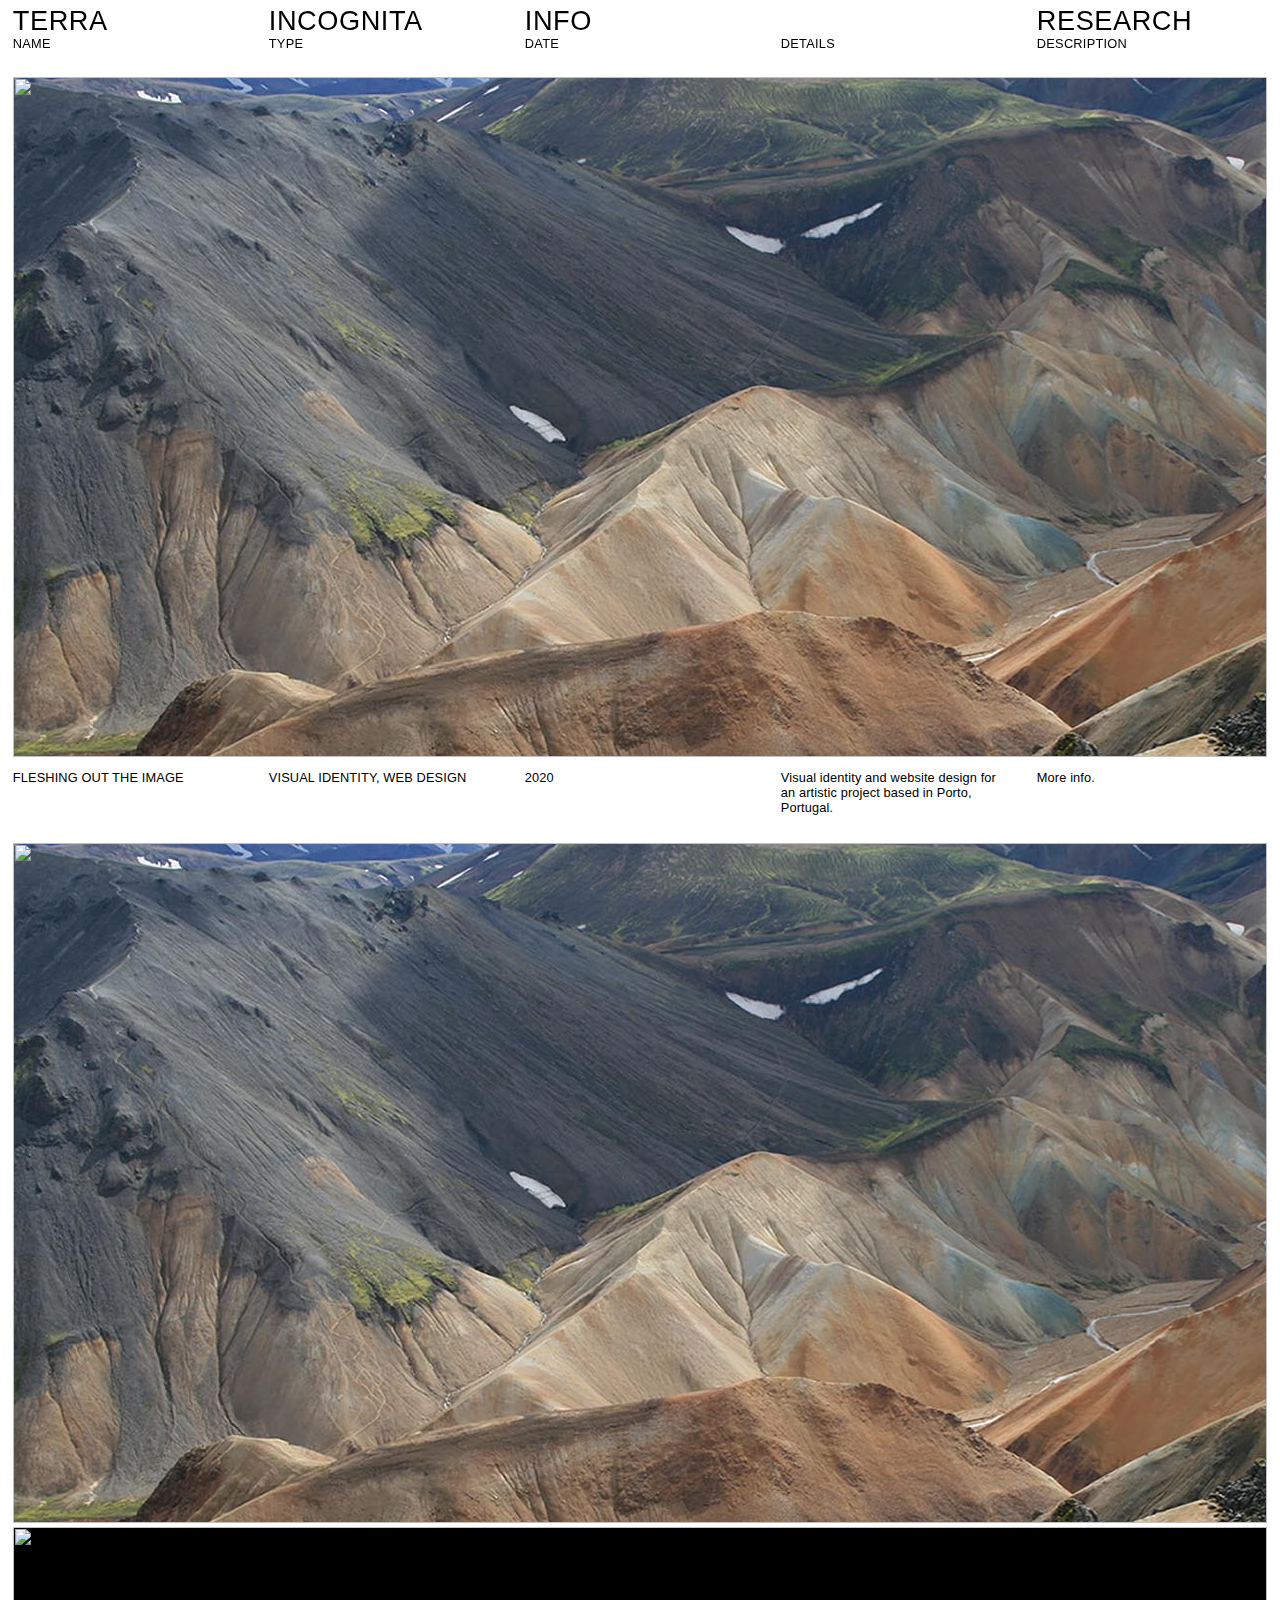
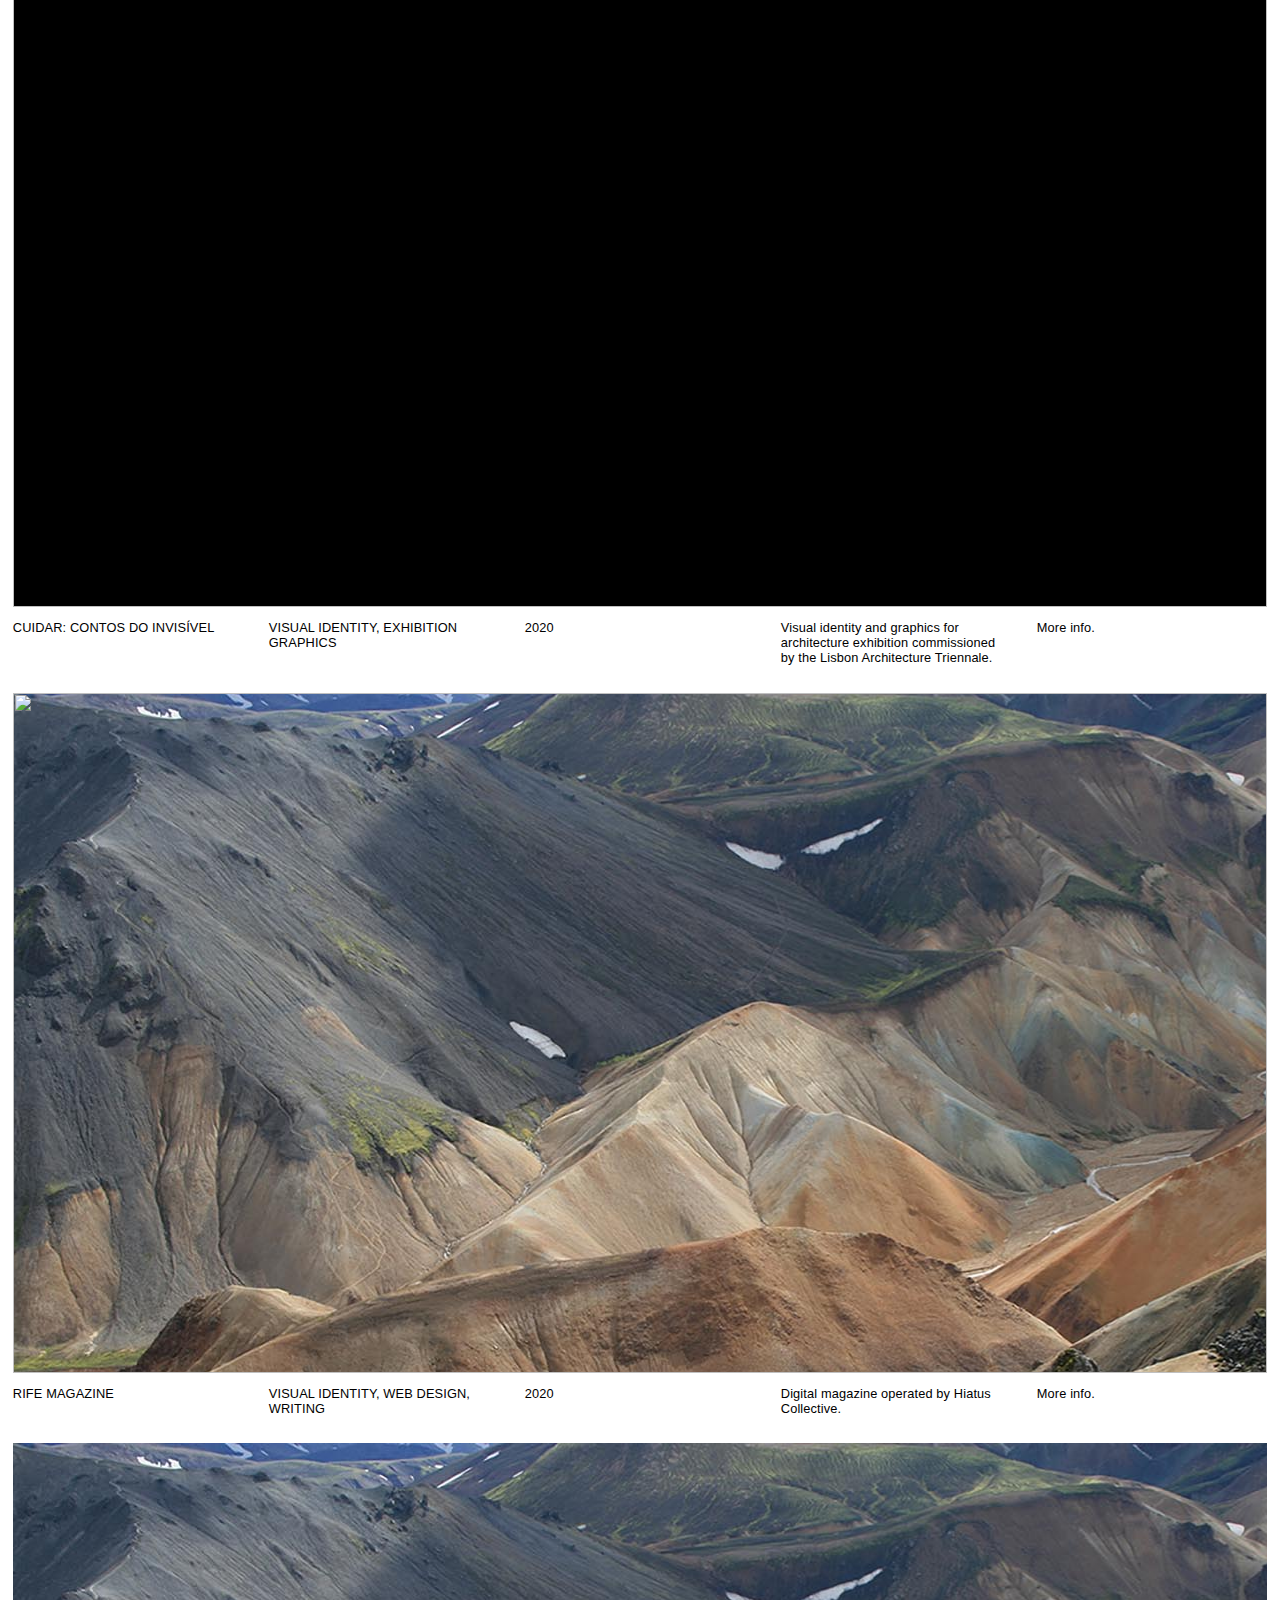
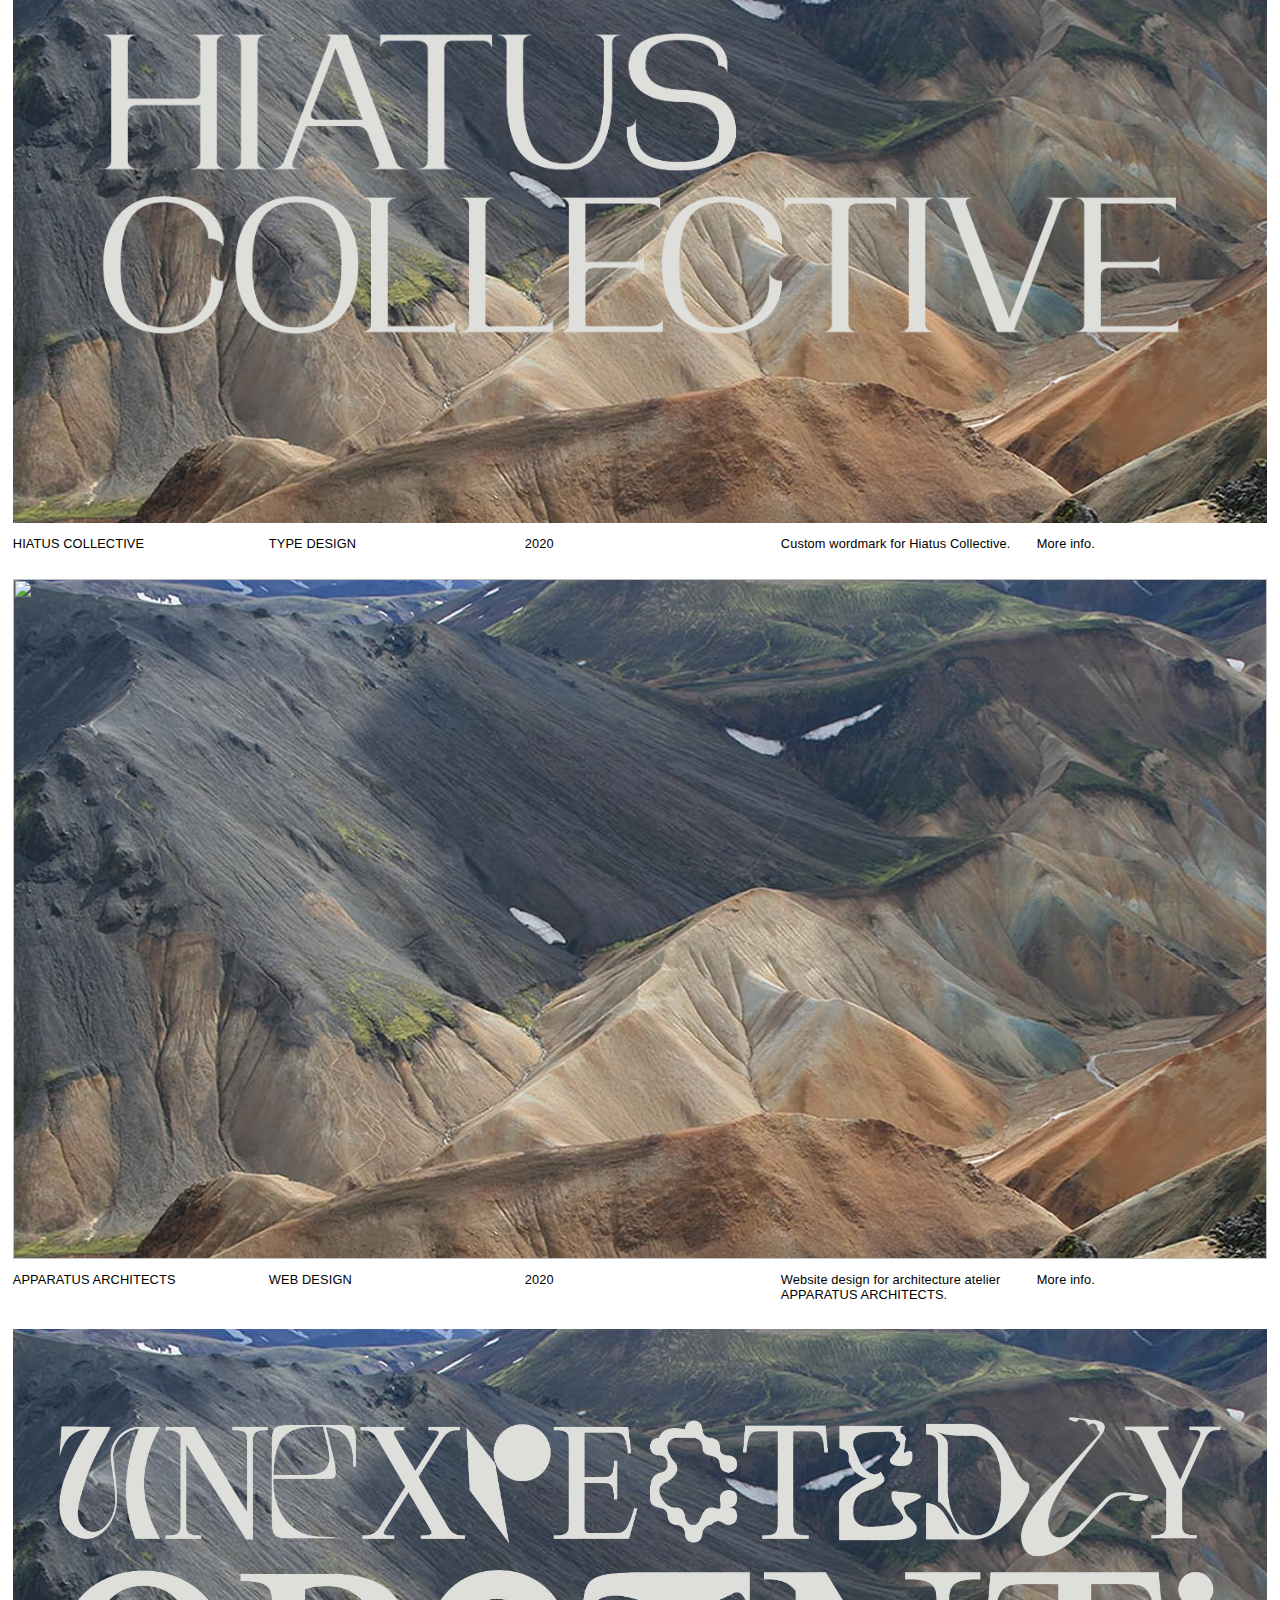
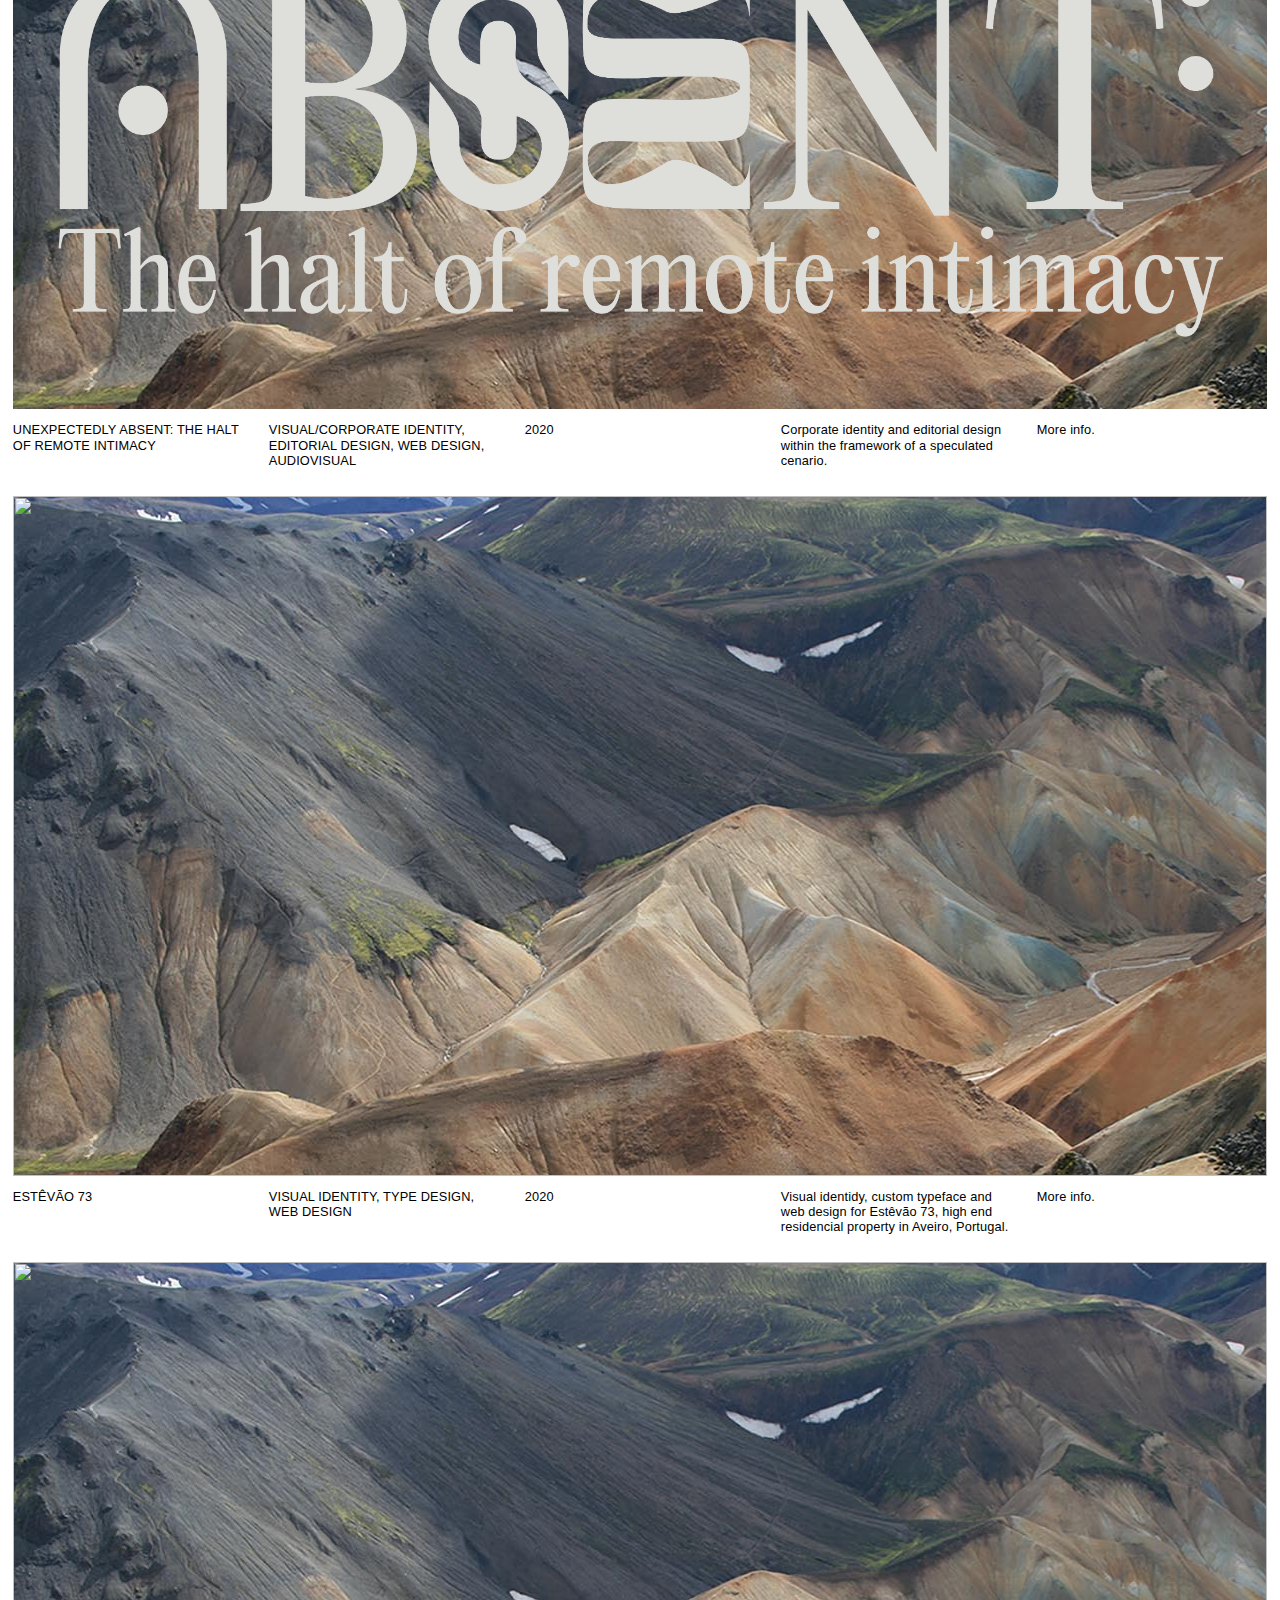
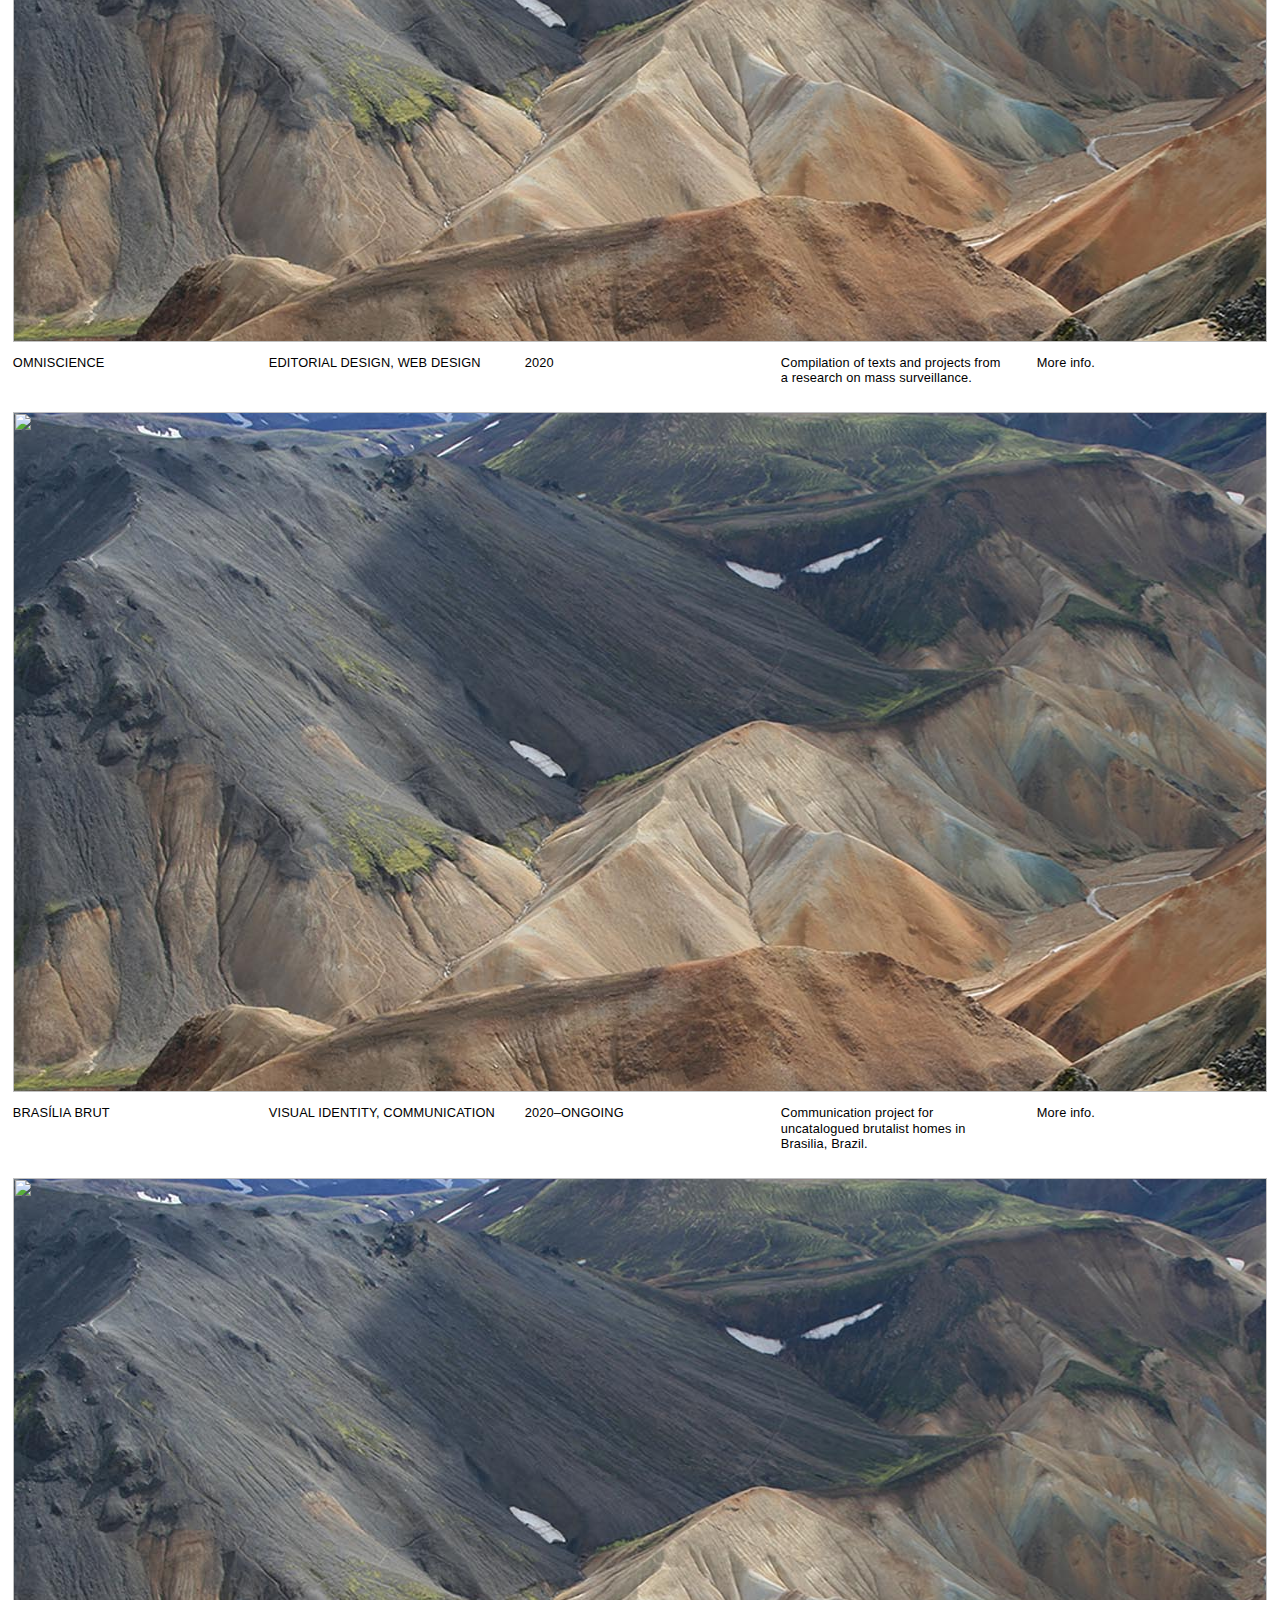
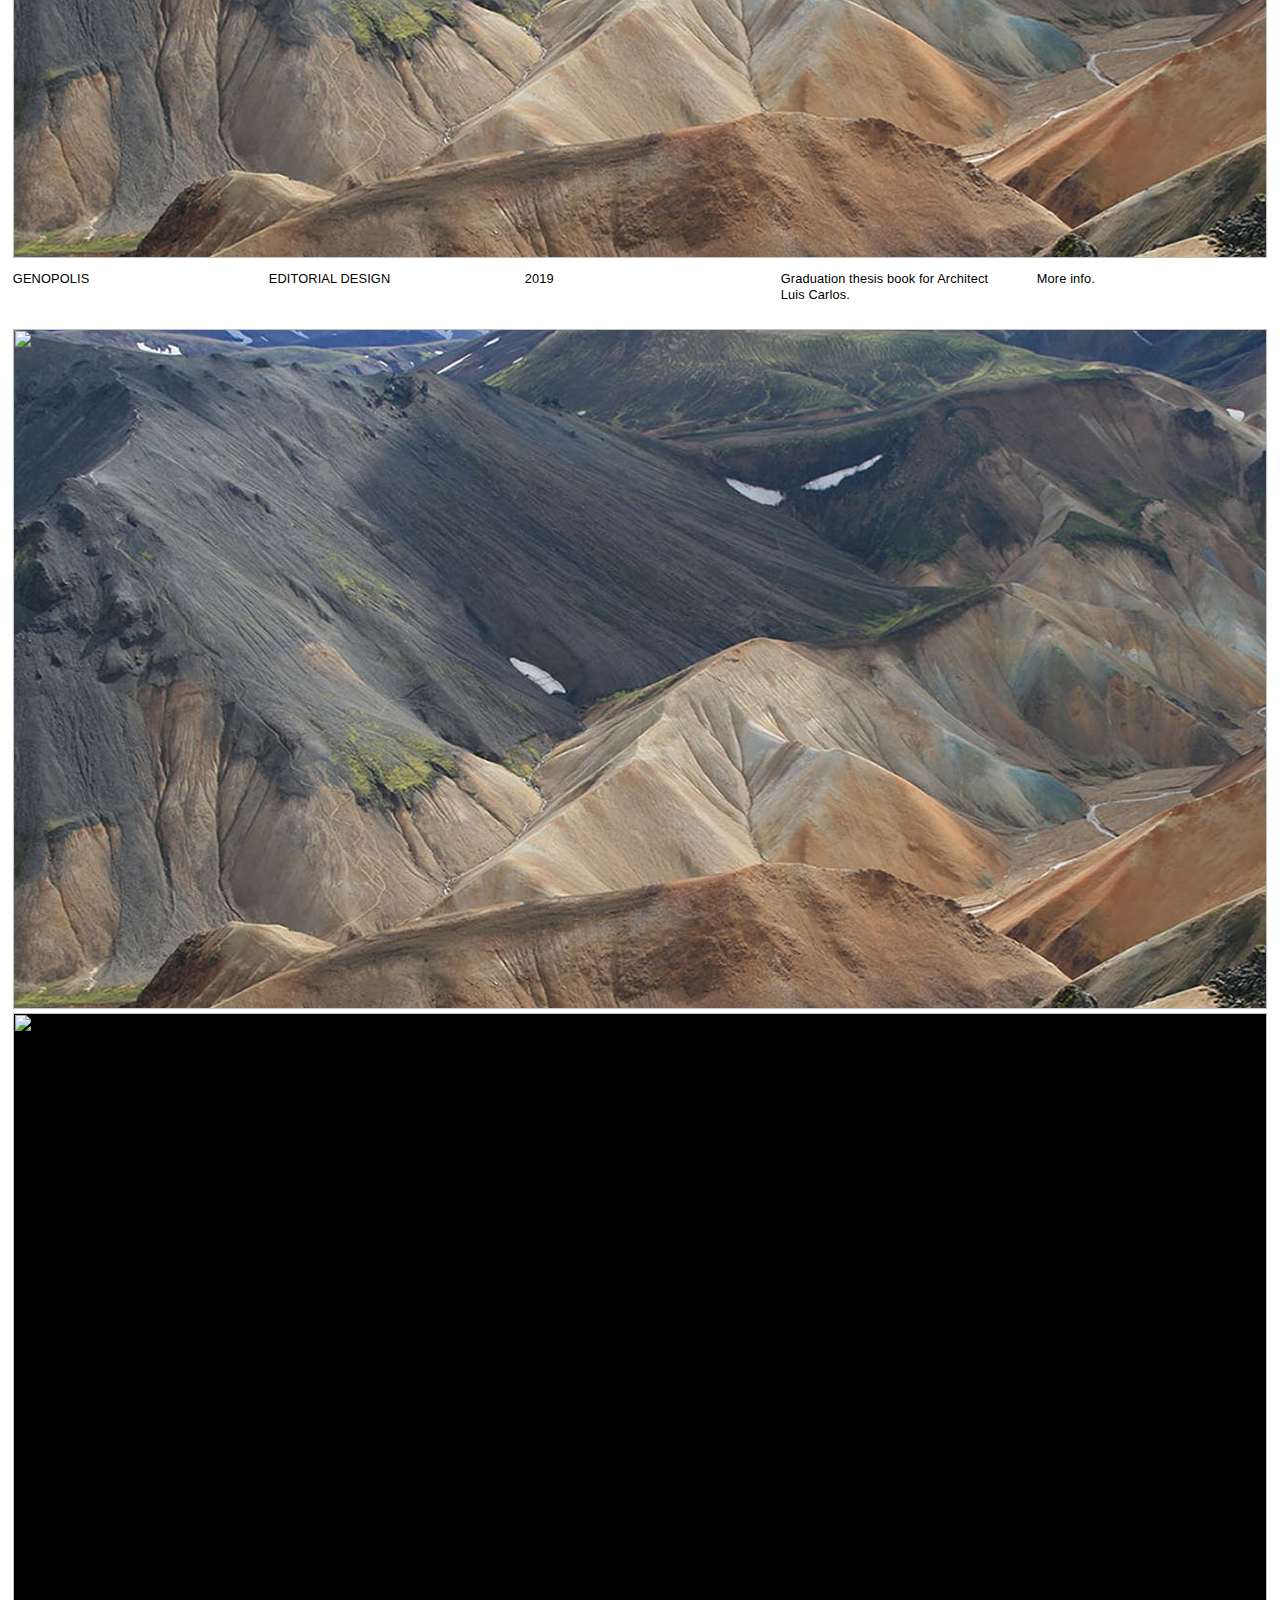
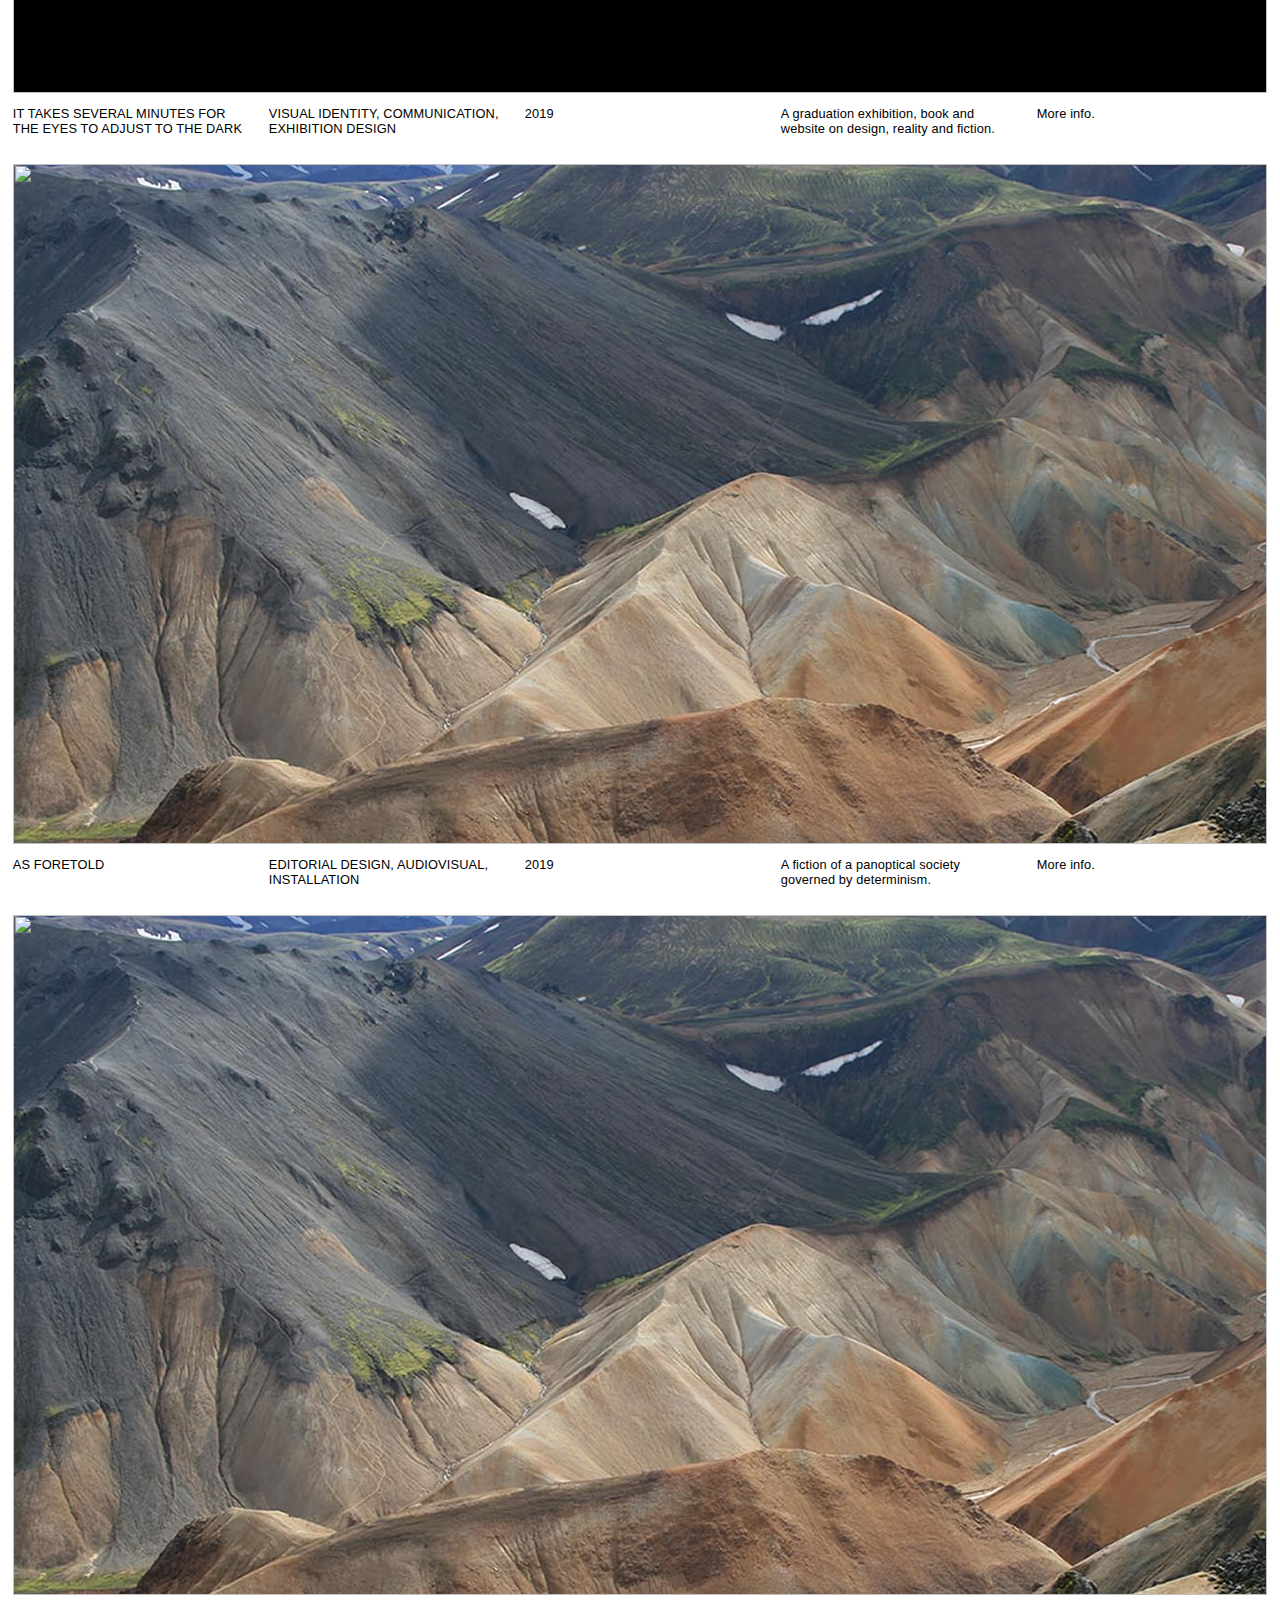
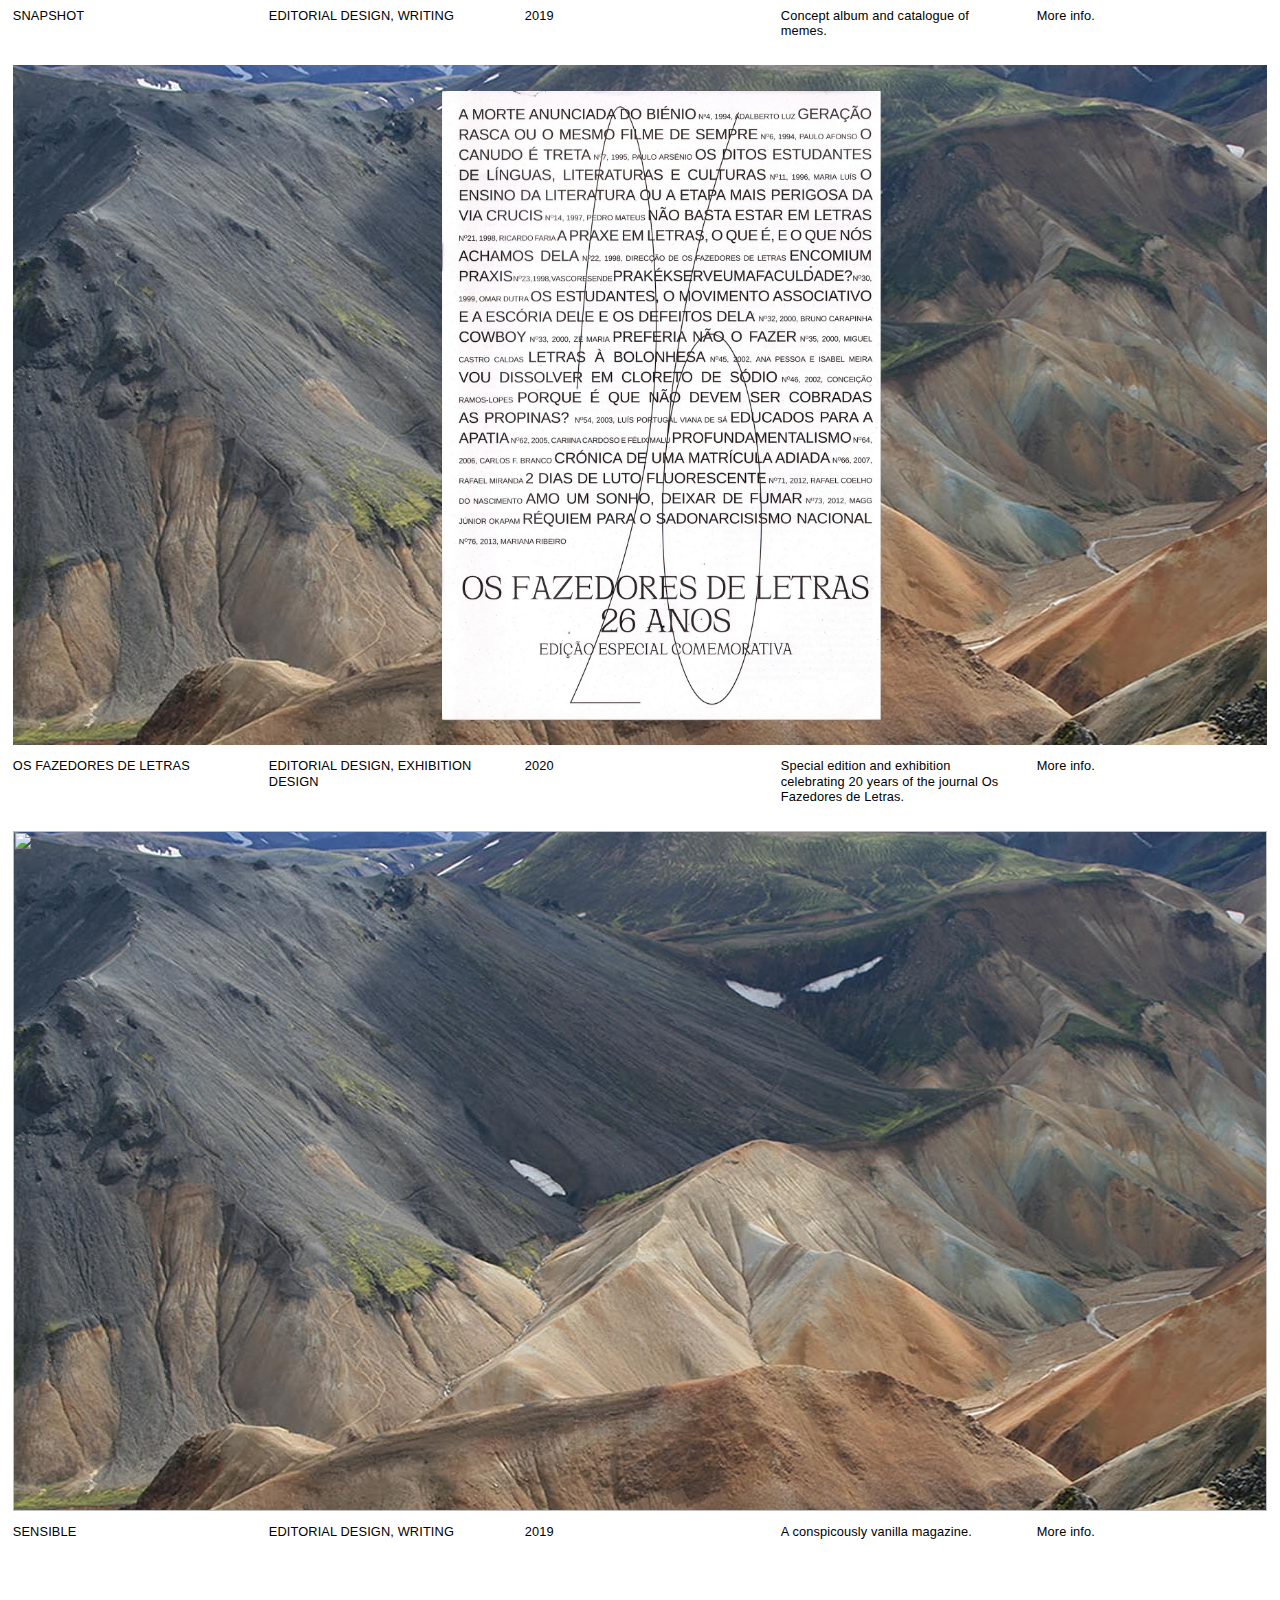
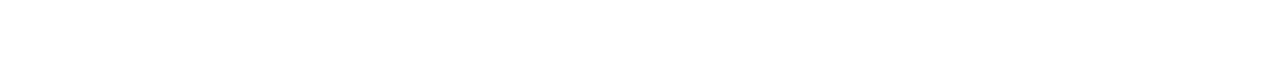
==== commit fd04098a: "Rename projects to index.html" ====
--- a/index.html
+++ b/index.html
@@ -70,7 +70,7 @@
 
         <!--FOTI-->
         <div id="projB">
-            <img src="projects/14-FOTI/00.png" id="gallery-contain" class="image_view" onclick="changeImage00()">
+            <img src="00.png" id="gallery-contain" class="image_view" onclick="changeImage00()">
 
             <div id="grid">
                 <div id="techs">
@@ -130,15 +130,15 @@
                 Igor Jesus
                 <br><br>
                 EXHIBITION PHOTOGRAPHY<br>
-                Pedro Magalhães<br><br>
+                Pedro Magalhães<br><br>
                 With the support of Criatório programme for Visual Arts and Curating.
             </div>
         </div>
 
         <!--CUIDAR-->
         <div id="projB">
-            <img src="projects/13-cuidar/leaflet-en.png" id="gallery-contain">
-            <img src="projects/13-cuidar/galeria/00.jpg" id="gallery-cover">
+            <img src="leaflet-en.png" id="gallery-contain">
+            <img src="00.jpg" id="gallery-cover">
 
             <div id="grid">
                 <div id="techs">
@@ -228,7 +228,7 @@
 
         <!--RIFE MAGAZINE-->
         <div id="projB">
-            <img src="projects/12-Rife/rm-07.png" id="gallery-contain">
+            <img src="rm-07.png" id="gallery-contain">
 
             <div id="grid">
                 <div id="techs">
@@ -303,7 +303,7 @@
 
         <!--HC-->
         <div id="projB">
-            <img src="projects/11-HC/hc-left.png" id="gallery-contain">
+            <img src="hc-left.png" id="gallery-contain">
 
             <div id="grid">
                 <div id="techs">
@@ -358,7 +358,7 @@
 
         <!--AA-->
         <div id="projB">
-            <img src="projects/10-AA/web04.png" id="gallery-contain">
+            <img src="web04.png" id="gallery-contain">
 
             <div id="grid">
                 <div id="techs">
@@ -388,7 +388,7 @@
 
         <!--UNEXPECTEDLY ABSENT-->
         <div id="projB">
-            <img src="projects/09-unexpabsent/title.png" id="gallery-contain">
+            <img src="title.png" id="gallery-contain">
 
             <div id="grid">
                 <div id="techs">
@@ -440,7 +440,7 @@
 
         <!--E73-->
         <div id="projB">
-            <img src="projects/08-E73/wordmark2.png" id="gallery-contain">
+            <img src="wordmark2.png" id="gallery-contain">
 
             <div id="grid">
                 <div id="techs">
@@ -473,7 +473,7 @@
 
         <!--OMNISCIENCE-->
         <div id="projB">
-            <img src="projects/07-omniscience/o-03.png" id="gallery-contain">
+            <img src="o-03.png" id="gallery-contain">
 
             <div id="grid">
                 <div id="techs">
@@ -514,7 +514,7 @@
 
         <!--BSB BRUT-->
         <div id="projB">
-            <img src="projects/06-brasiliabrut/cartaz-1.png" id="gallery-contain">
+            <img src="cartaz-1.png" id="gallery-contain">
 
             <div id="grid">
                 <div id="techs">
@@ -544,7 +544,7 @@
 
         <!--GENOPOLIS-->
         <div id="projB">
-            <img src="projects/05-genopolis/g-05.png" id="gallery-contain">
+            <img src="g-05.png" id="gallery-contain">
 
             <div id="grid">
                 <div id="techs">
@@ -574,8 +574,8 @@
 
         <!--SEVERAL MINUTES-->
         <div id="projB">
-            <img src="projects/04-severalminutes/sm-00.png" id="gallery-contain">
-            <img src="projects/04-severalminutes/galeria/IMG_3526.JPG" id="gallery-cover">
+            <img src="sm-00.png" id="gallery-contain">
+            <img src="IMG_3526.JPG" id="gallery-cover">
 
             <div id="grid">
                 <div id="techs">
@@ -655,7 +655,7 @@
 
         <!--AS FORETOLD-->
         <div id="projB">
-            <img src="projects/03-asforetold/poster.jpg" id="gallery-contain">
+            <img src="poster.jpg" id="gallery-contain">
 
             <div id="grid">
                 <div id="techs">
@@ -699,7 +699,7 @@
 
         <!--SNAPSHOT-->
         <div id="projB">
-            <img src="projects/02-snapshot/s-02.png" id="gallery-contain">
+            <img src="s-02.png" id="gallery-contain">
 
             <div id="grid">
                 <div id="techs">
@@ -799,7 +799,7 @@
 
         <!--FAZEDORES-->
         <div id="projB">
-            <img src="projects/01-fazedores/f-01.png" id="gallery-contain">
+            <img src="f-01.png" id="gallery-contain">
 
             <div id="grid">
                 <div id="techs">
@@ -833,7 +833,7 @@
 
         <!--SENSIBLE-->
         <div id="projA">
-            <img src="projects/00-sensible/s-08.png" id="gallery-contain">
+            <img src="s-08.png" id="gallery-contain">
 
             <div id="grid">
                 <div id="techs">
@@ -903,4 +903,4 @@
         }
     }
 
-</script>+</script>
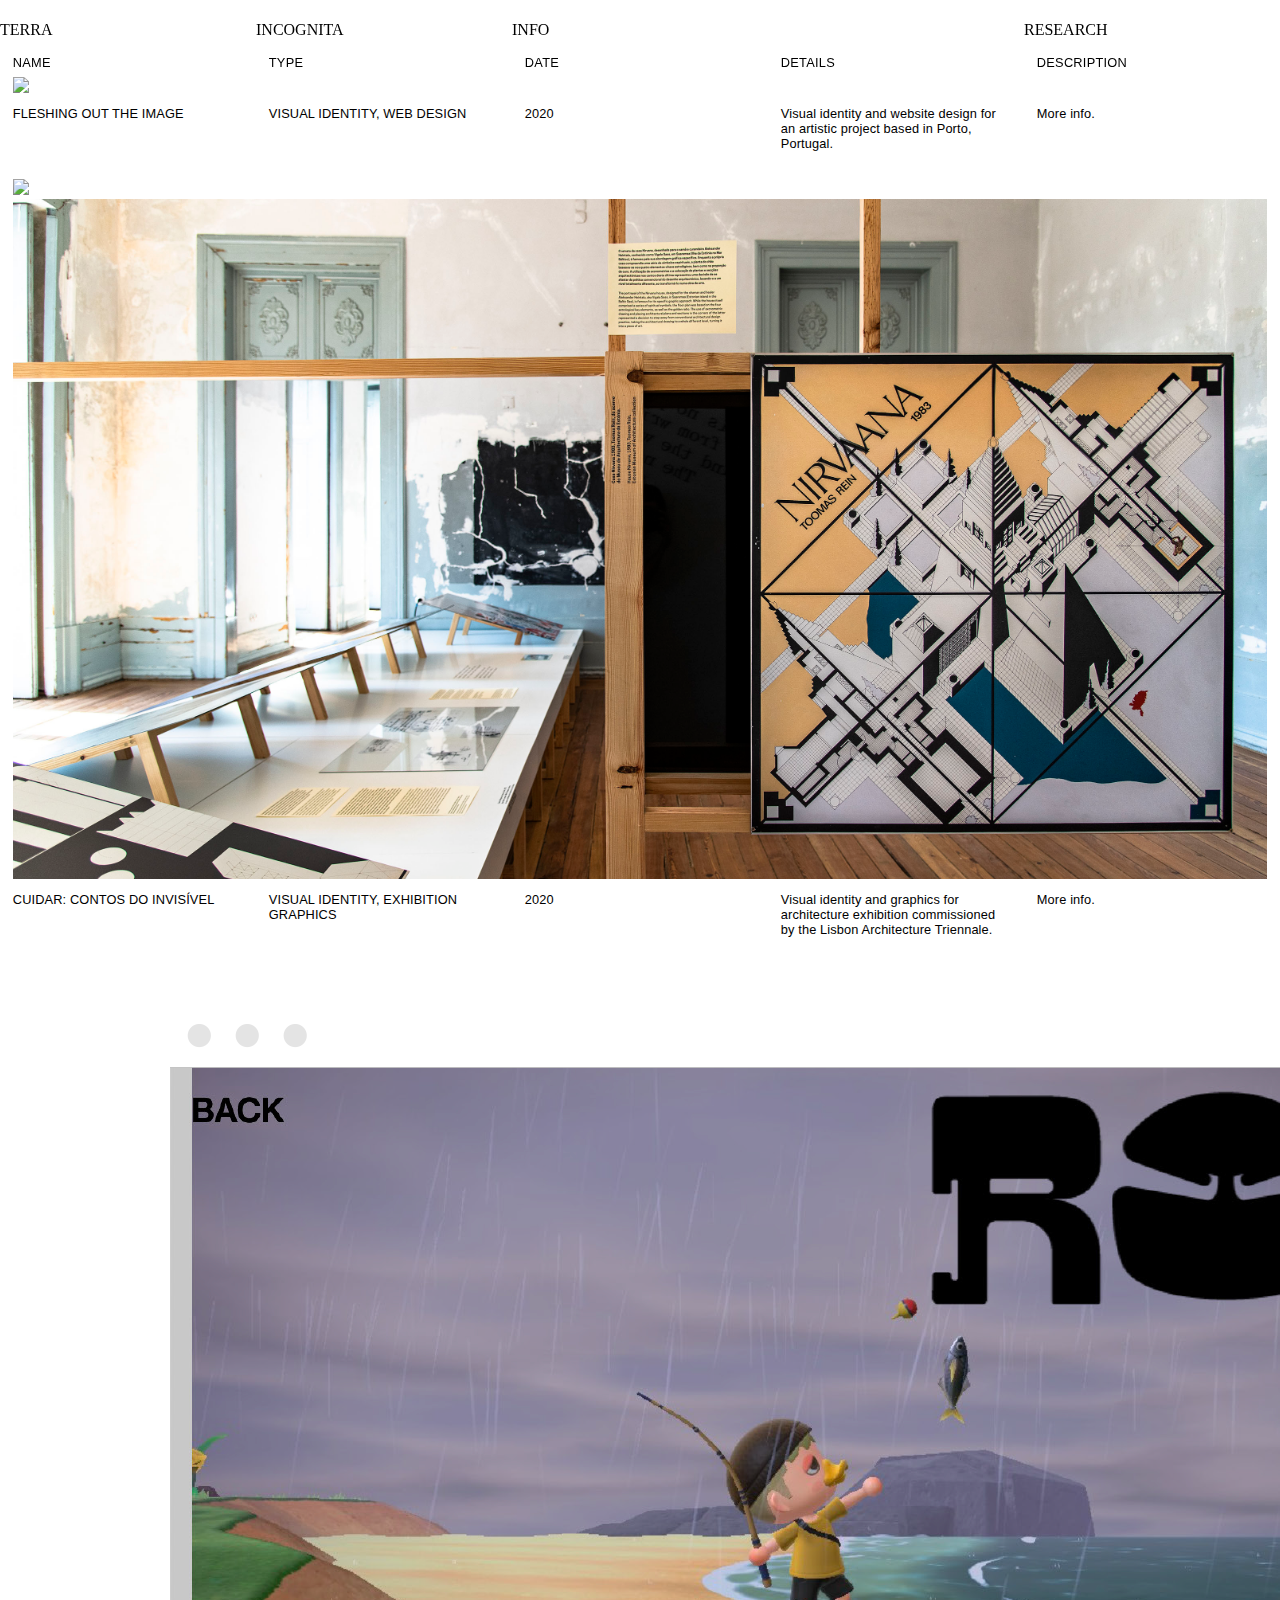
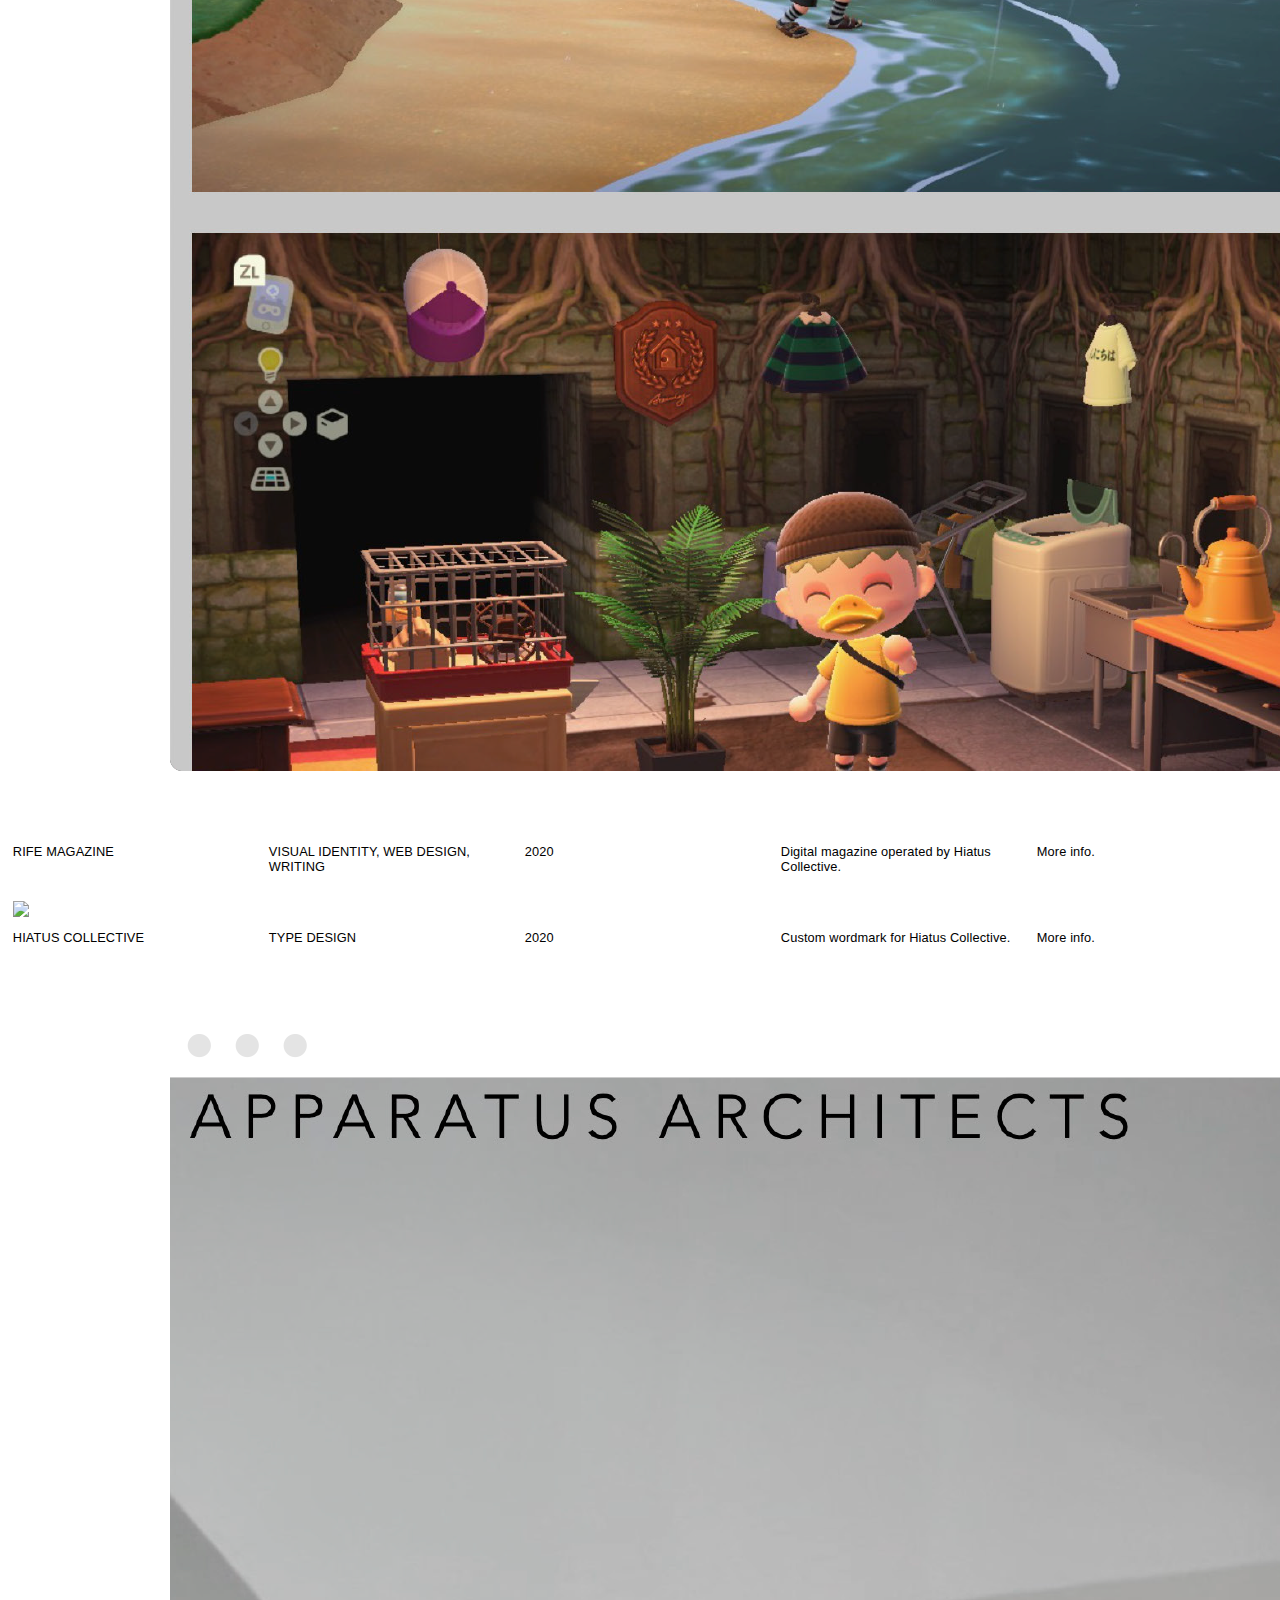
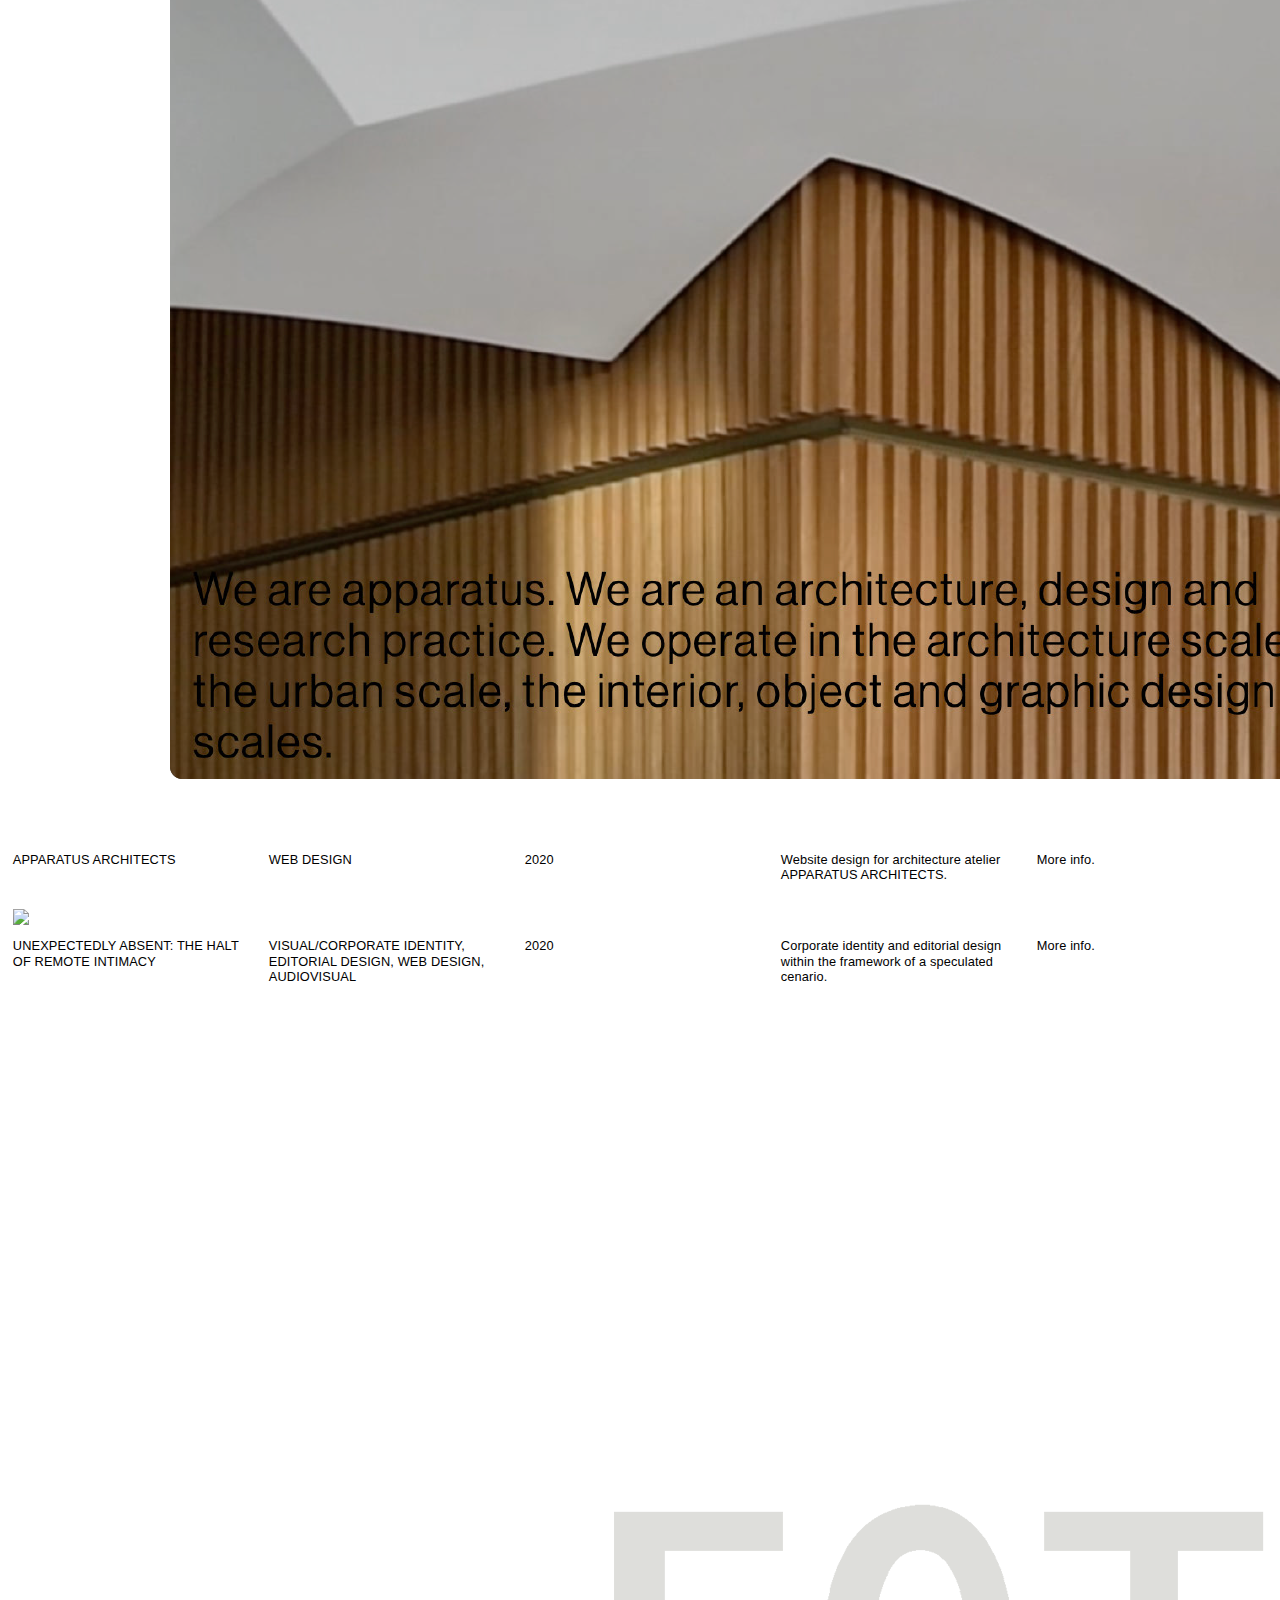
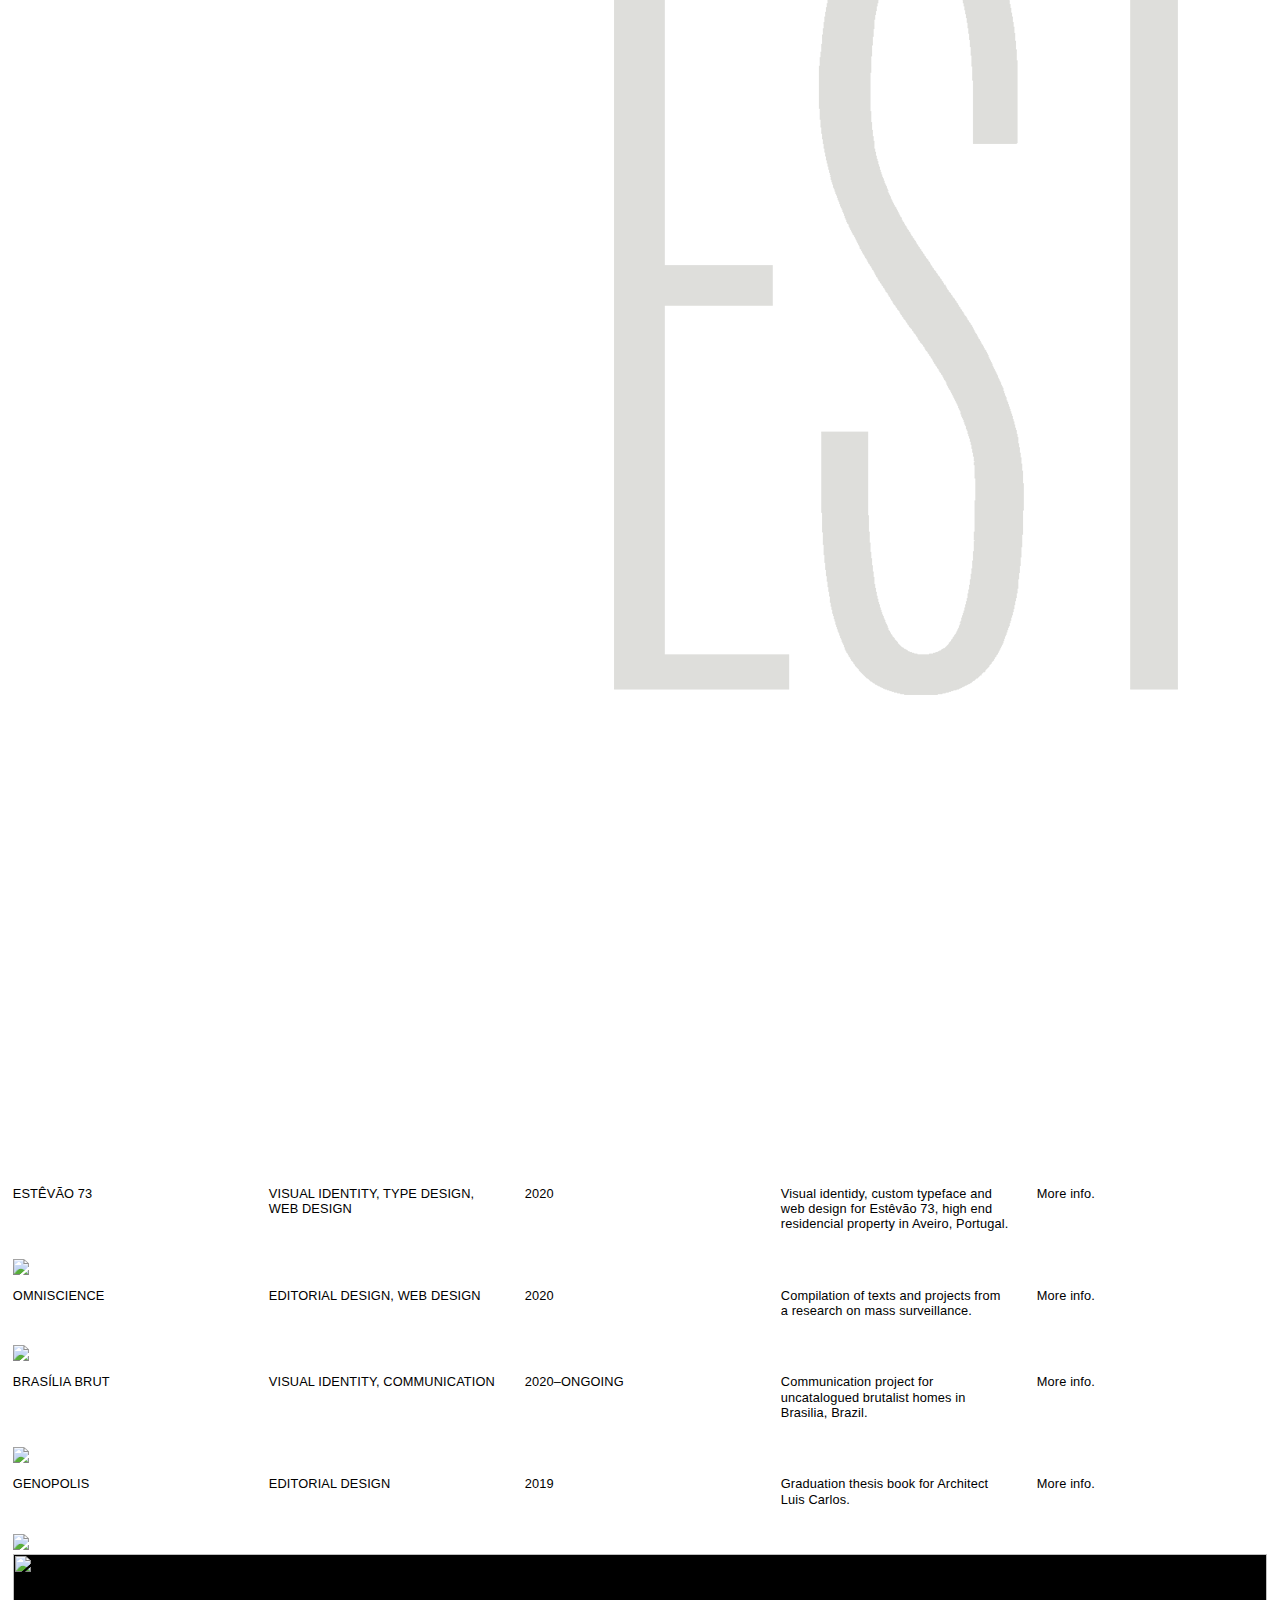
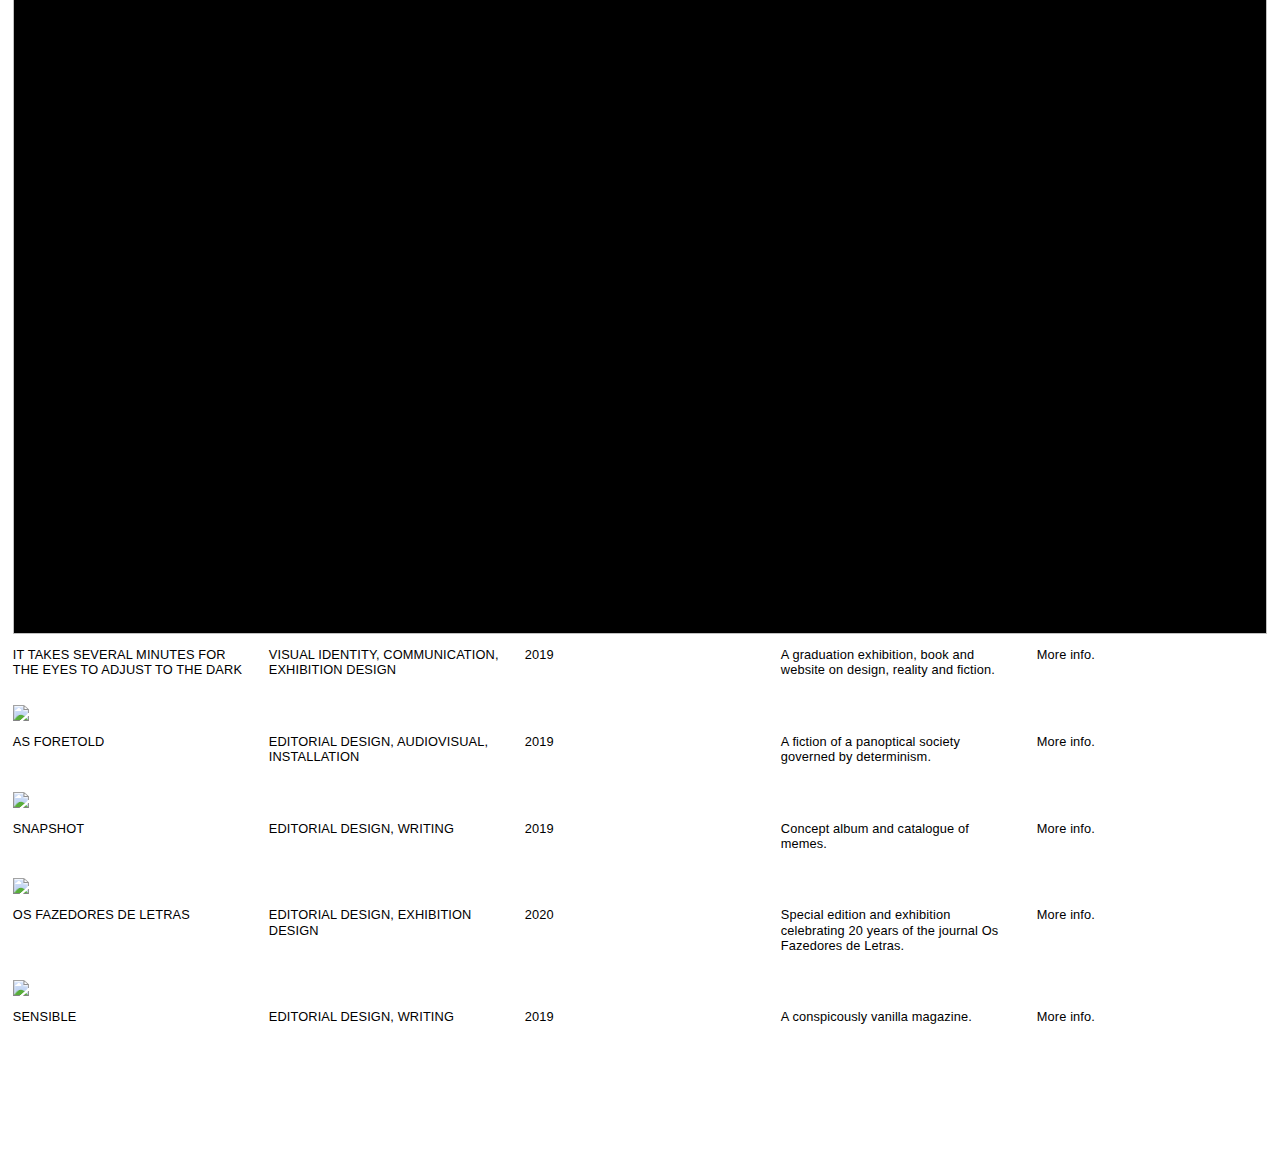
==== commit ab1b0171: "Update index.html" ====
--- a/index.html
+++ b/index.html
@@ -6,11 +6,10 @@
     <meta charset="UTF-8">
     <meta name="viewport" content="width=device-width, initial-scale=1.0">
 
-    <meta name="author" content="handcoded by Beatriz Pinta @abnpg">
+    <meta name="author" content="handcoded by Terra Incognita @abnpg">
     <meta name="theme-color" content="rgb(0, 0, 0)">
-    <meta name="description"
-        content="A showcase of personal and commissioned works by communication graphic designer Beatriz Pinta.">
-    <meta name="keywords" content="graphic design, communication design, Beatriz Pinta">
+    <meta name="description" content="A selection of commissioned, self-initiated and research work by Terra Incognita.">
+    <meta name="keywords" content="graphic design, communication design, design reserarch, Beatriz Pinta, Terra Incognita">
     <meta name="google" content="notranslate">
 
     <meta property="og:image" content="#">
@@ -32,18 +31,18 @@
     <div id="header">
         <div id="ta">
             <div id="terra">
-                <p class="header">TERRA</p>
+                <p class="header2">TERRA</p>
             </div>
             <div id="incog">
-                <p class="header">INCOGNITA</p>
+                <p class="header2">INCOGNITA</p>
             </div>
         </div>
 
         <div id="info">
-            <p class="header"><a class="info" href="info.html">INFO</a></p>
+            <p class="header2"><a class="info" href="info.html">INFO</a></p>
         </div>
         <div id="research">
-            <p class="header"><a class="research" href="research.html">RESEARCH</a></p>
+            <p class="header2"><a class="research" href="research.html">RESEARCH</a></p>
         </div>
 
         <div id="categories">
@@ -70,7 +69,7 @@
 
         <!--FOTI-->
         <div id="projB">
-            <img src="00.png" id="gallery-contain" class="image_view" onclick="changeImage00()">
+            <img src="14-FOTI/00.png" id="gallery-contain14" class="image_view" onclick="changeImage00()">
 
             <div id="grid">
                 <div id="techs">
@@ -137,8 +136,8 @@
 
         <!--CUIDAR-->
         <div id="projB">
-            <img src="leaflet-en.png" id="gallery-contain">
-            <img src="00.jpg" id="gallery-cover">
+            <img src="13-cuidar/00.png" id="gallery-contain13">
+            <img src="13-cuidar/galeria/00.jpg" id="gallery-cover">
 
             <div id="grid">
                 <div id="techs">
@@ -228,7 +227,7 @@
 
         <!--RIFE MAGAZINE-->
         <div id="projB">
-            <img src="rm-07.png" id="gallery-contain">
+            <img src="12-Rife/00.png" id="gallery-contain12">
 
             <div id="grid">
                 <div id="techs">
@@ -303,7 +302,7 @@
 
         <!--HC-->
         <div id="projB">
-            <img src="hc-left.png" id="gallery-contain">
+            <img src="11-HC/00.png" id="gallery-contain11">
 
             <div id="grid">
                 <div id="techs">
@@ -358,7 +357,7 @@
 
         <!--AA-->
         <div id="projB">
-            <img src="web04.png" id="gallery-contain">
+            <img src="10-AA/00.png" id="gallery-contain10">
 
             <div id="grid">
                 <div id="techs">
@@ -388,7 +387,7 @@
 
         <!--UNEXPECTEDLY ABSENT-->
         <div id="projB">
-            <img src="title.png" id="gallery-contain">
+            <img src="projects/09-unexpabsent/00.png" id="gallery-contain09">
 
             <div id="grid">
                 <div id="techs">
@@ -440,7 +439,7 @@
 
         <!--E73-->
         <div id="projB">
-            <img src="wordmark2.png" id="gallery-contain">
+            <img src="08-E73/00.png" id="gallery-contain08">
 
             <div id="grid">
                 <div id="techs">
@@ -473,7 +472,7 @@
 
         <!--OMNISCIENCE-->
         <div id="projB">
-            <img src="o-03.png" id="gallery-contain">
+            <img src="07-omniscience/00.png" id="gallery-contain07">
 
             <div id="grid">
                 <div id="techs">
@@ -514,7 +513,7 @@
 
         <!--BSB BRUT-->
         <div id="projB">
-            <img src="cartaz-1.png" id="gallery-contain">
+            <img src="06-brasiliabrut/00.png" id="gallery-contain06">
 
             <div id="grid">
                 <div id="techs">
@@ -544,7 +543,7 @@
 
         <!--GENOPOLIS-->
         <div id="projB">
-            <img src="g-05.png" id="gallery-contain">
+            <img src="05-genopolis/00.png" id="gallery-contain05">
 
             <div id="grid">
                 <div id="techs">
@@ -574,8 +573,8 @@
 
         <!--SEVERAL MINUTES-->
         <div id="projB">
-            <img src="sm-00.png" id="gallery-contain">
-            <img src="IMG_3526.JPG" id="gallery-cover">
+            <img src="04-severalminutes/00.png" id="gallery-contain04">
+            <img src="04-severalminutes/galeria/IMG_3526.JPG" id="gallery-cover">
 
             <div id="grid">
                 <div id="techs">
@@ -655,7 +654,7 @@
 
         <!--AS FORETOLD-->
         <div id="projB">
-            <img src="poster.jpg" id="gallery-contain">
+            <img src="03-asforetold/00.png" id="gallery-contain03">
 
             <div id="grid">
                 <div id="techs">
@@ -699,7 +698,7 @@
 
         <!--SNAPSHOT-->
         <div id="projB">
-            <img src="s-02.png" id="gallery-contain">
+            <img src="02-snapshot/00.png" id="gallery-contain02">
 
             <div id="grid">
                 <div id="techs">
@@ -799,7 +798,7 @@
 
         <!--FAZEDORES-->
         <div id="projB">
-            <img src="f-01.png" id="gallery-contain">
+            <img src="01-fazedores/00.png" id="gallery-contain01">
 
             <div id="grid">
                 <div id="techs">
@@ -833,7 +832,7 @@
 
         <!--SENSIBLE-->
         <div id="projA">
-            <img src="s-08.png" id="gallery-contain">
+            <img src="00-sensible/s-08.png" id="gallery-contain00">
 
             <div id="grid">
                 <div id="techs">
@@ -877,6 +876,11 @@
                 problems in a sensible manner.
                 <br><br>
                 P.S. there shall be no advertisement or journalistic gibberish within the safe space of SENSIBLE.
+                <br><br><br>
+                COLLABORATION<br>
+                Nereida Rubert
+                
+            </div>
             </div>
         </div>
 
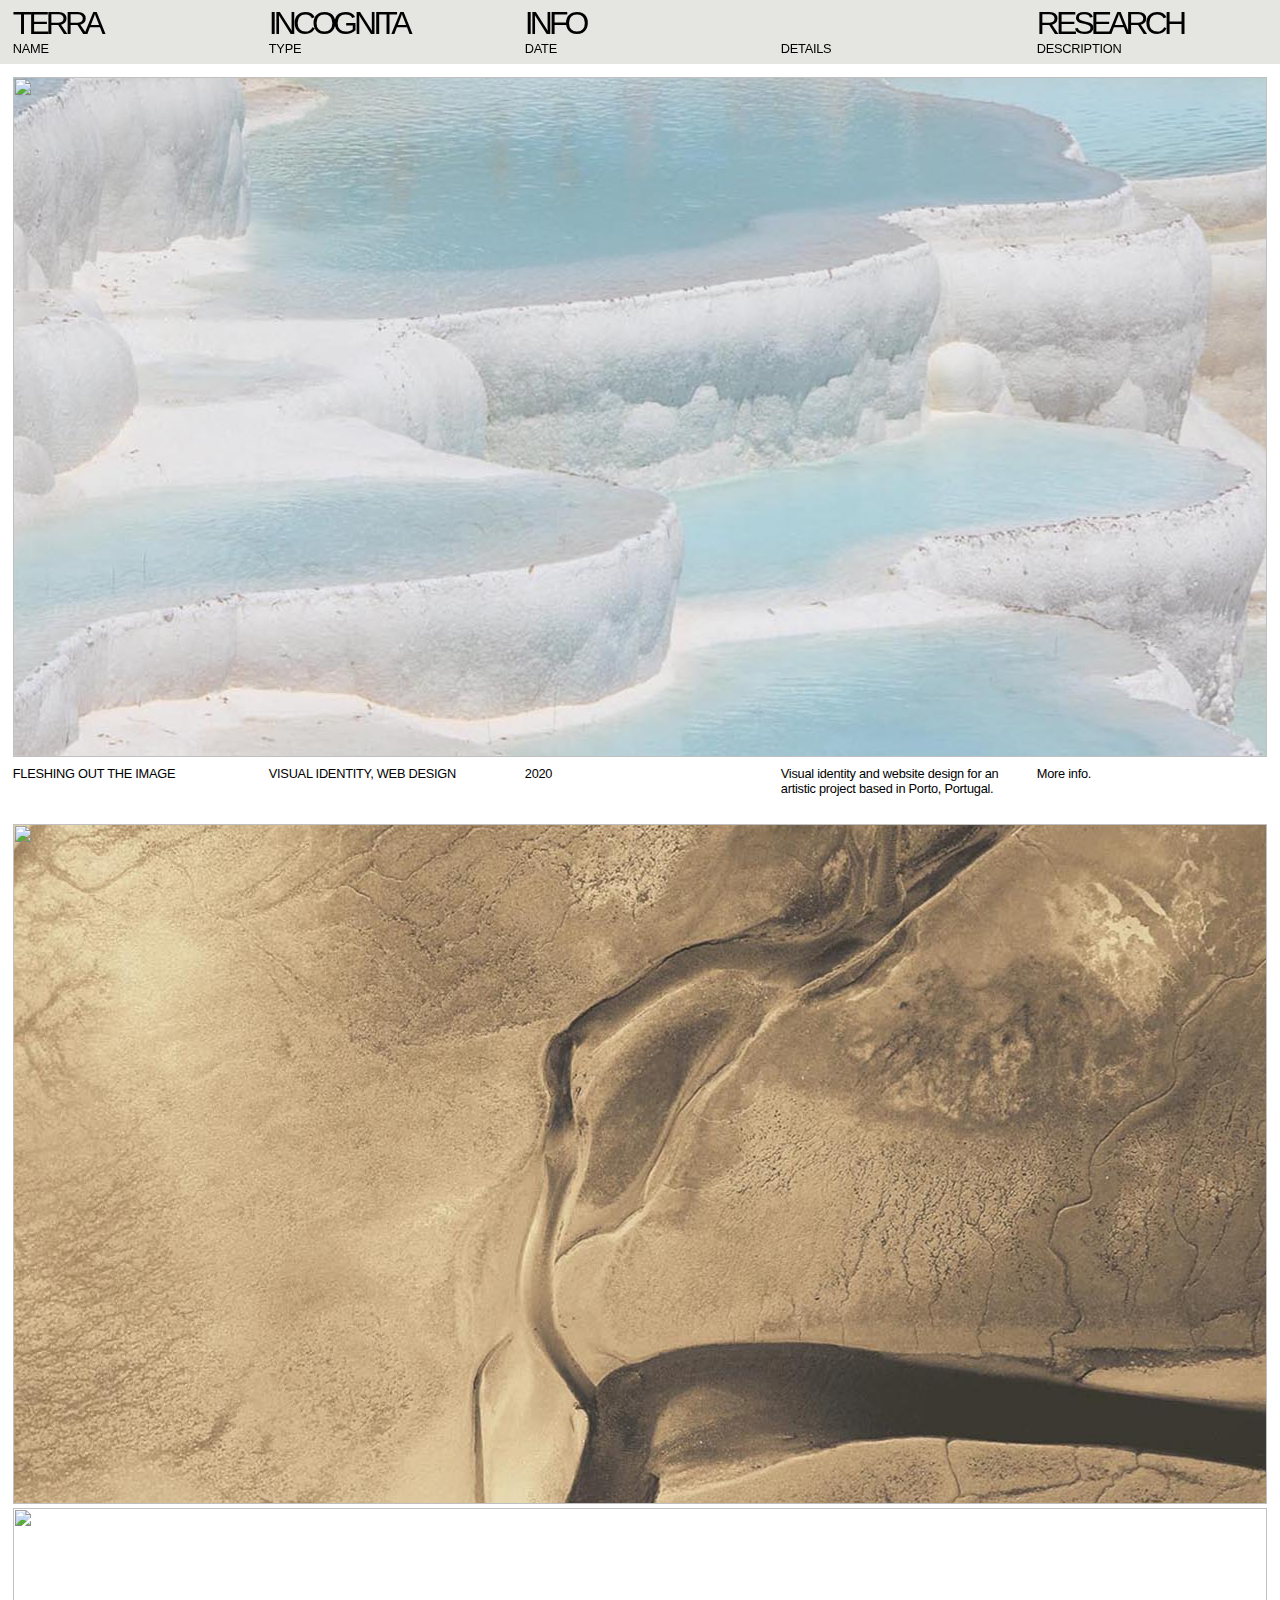
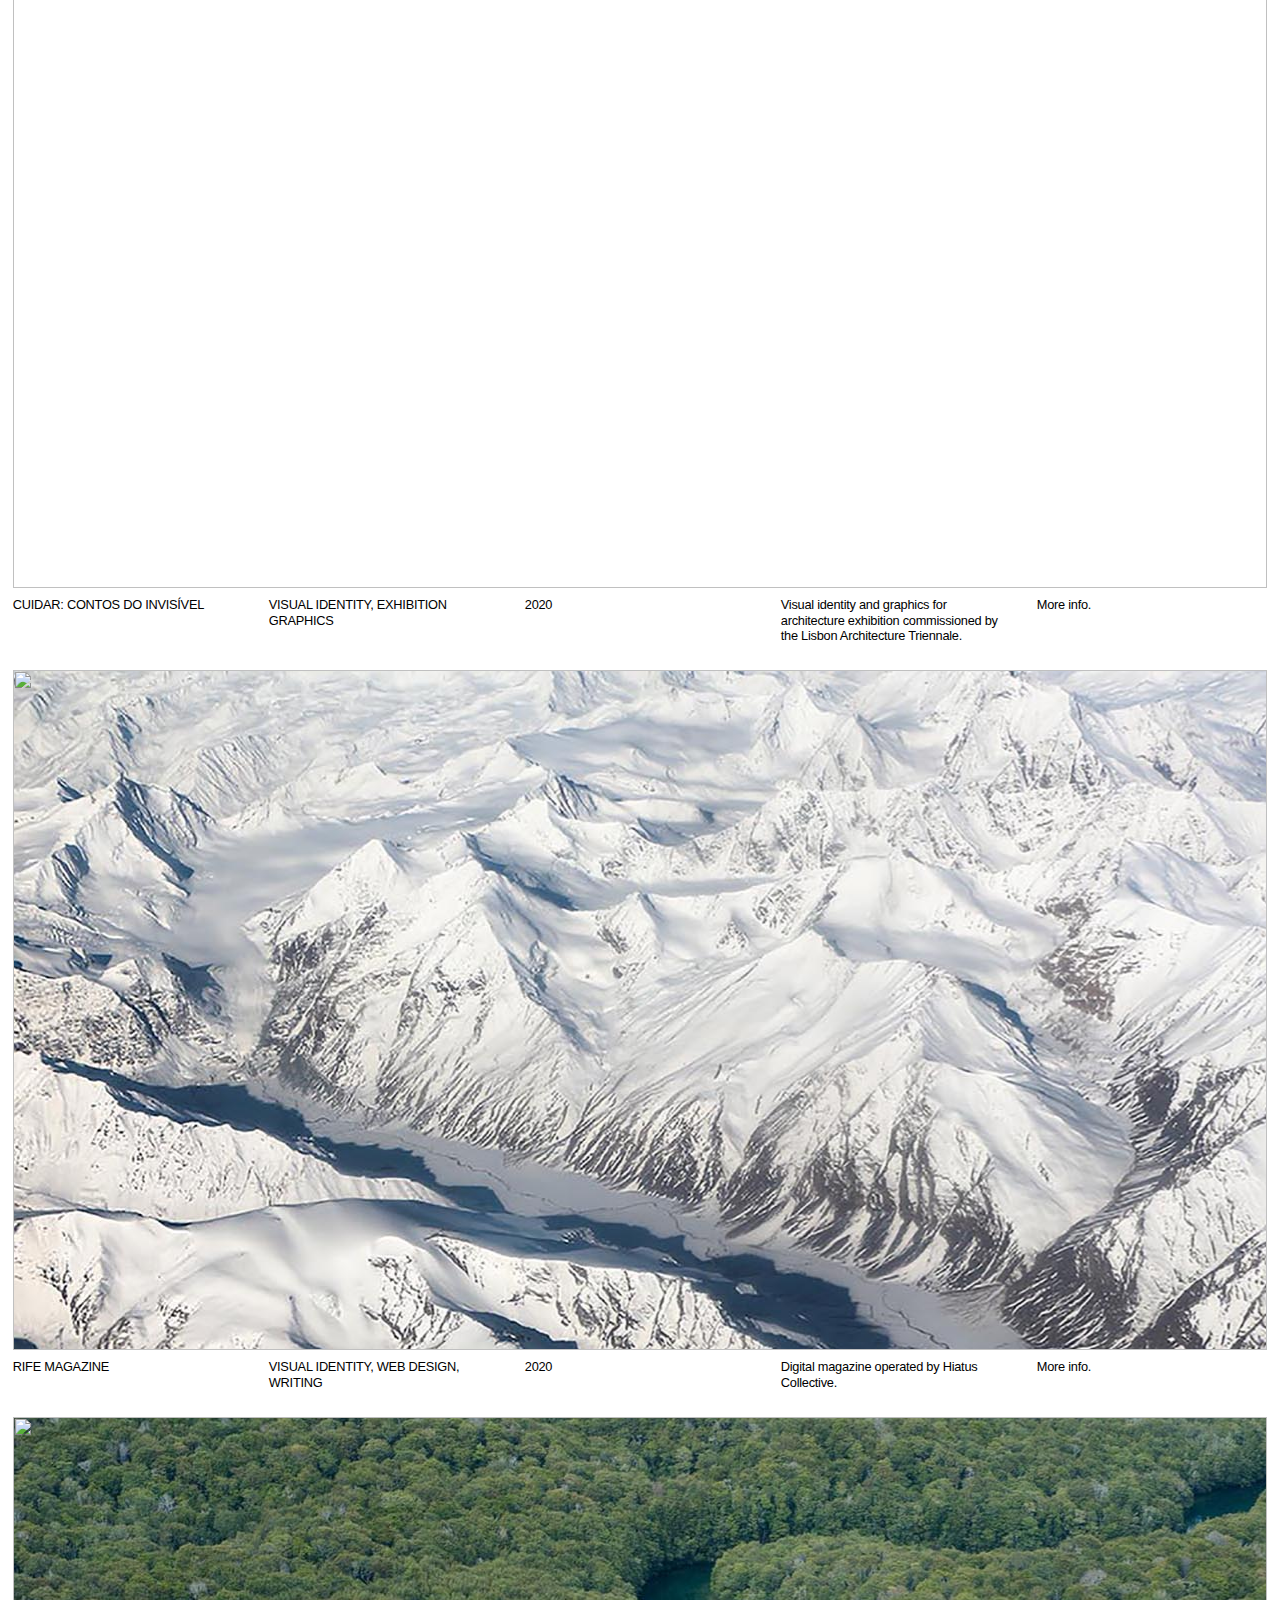
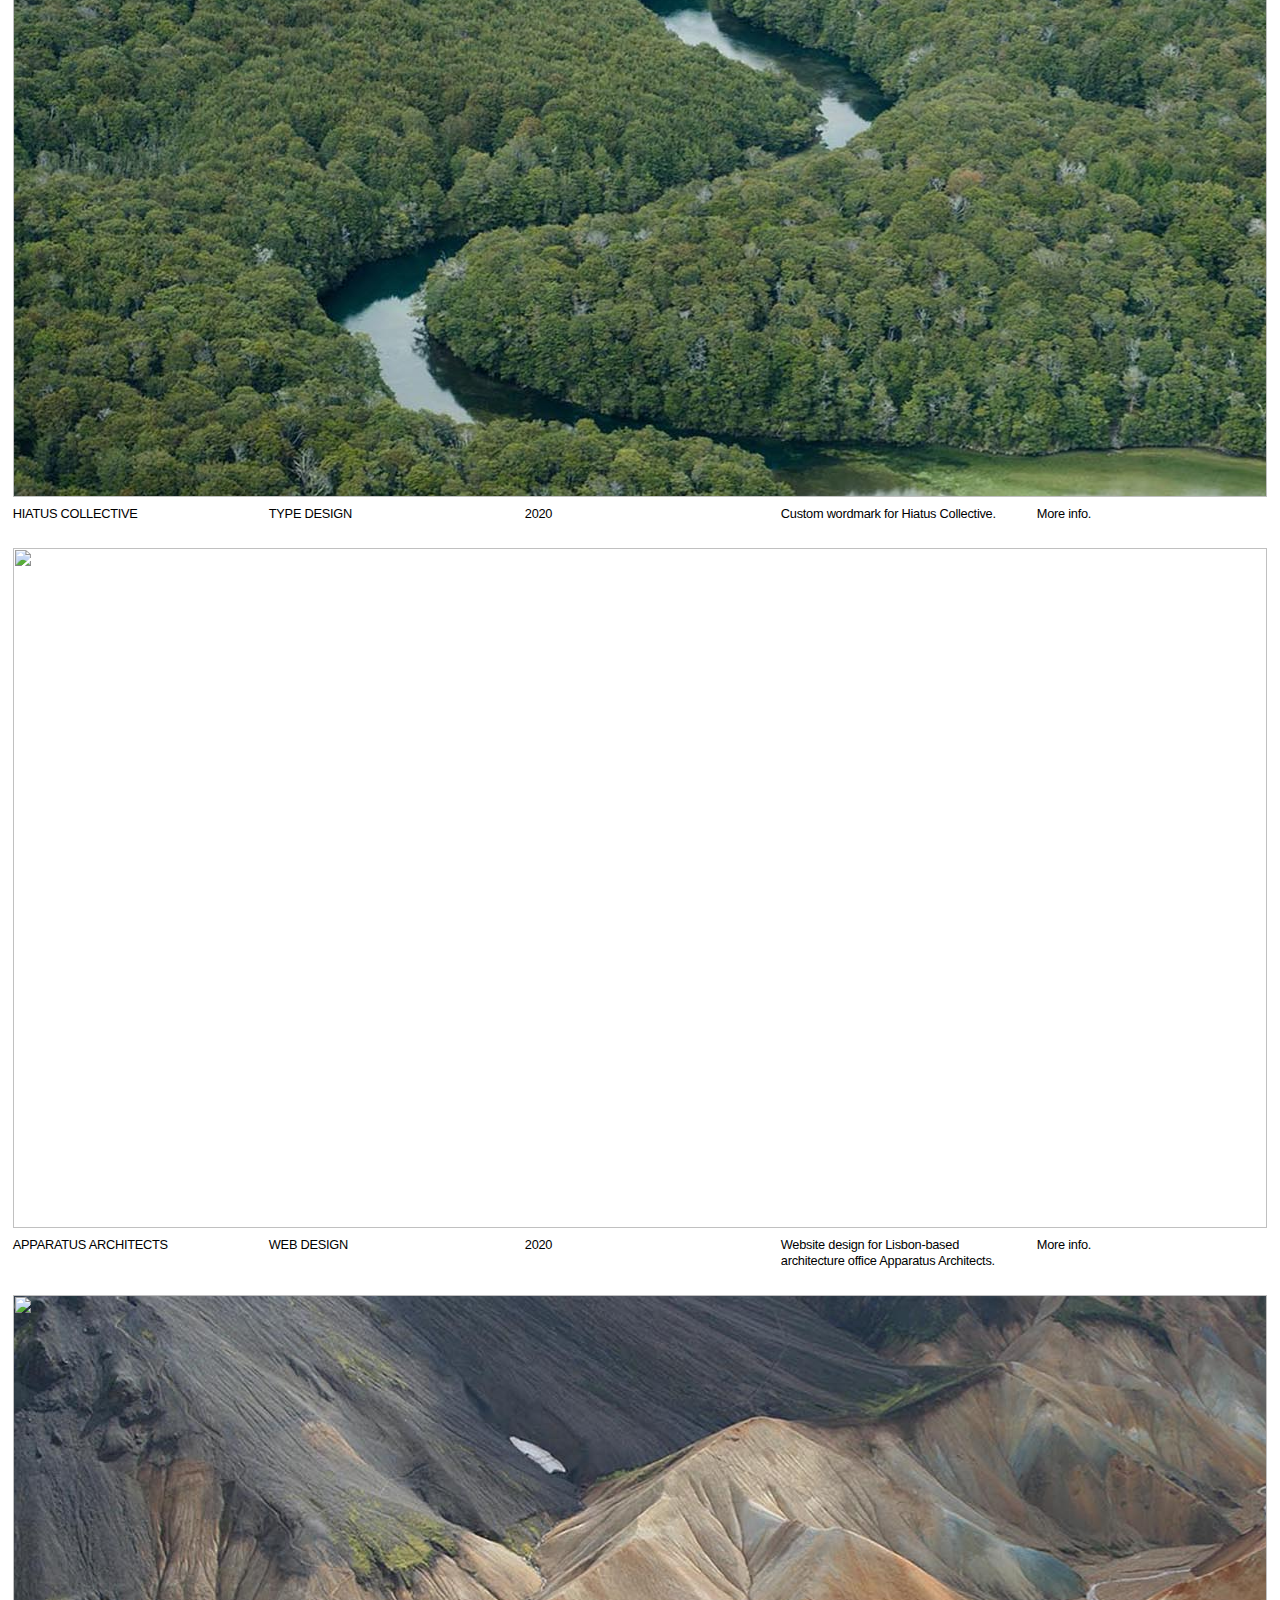
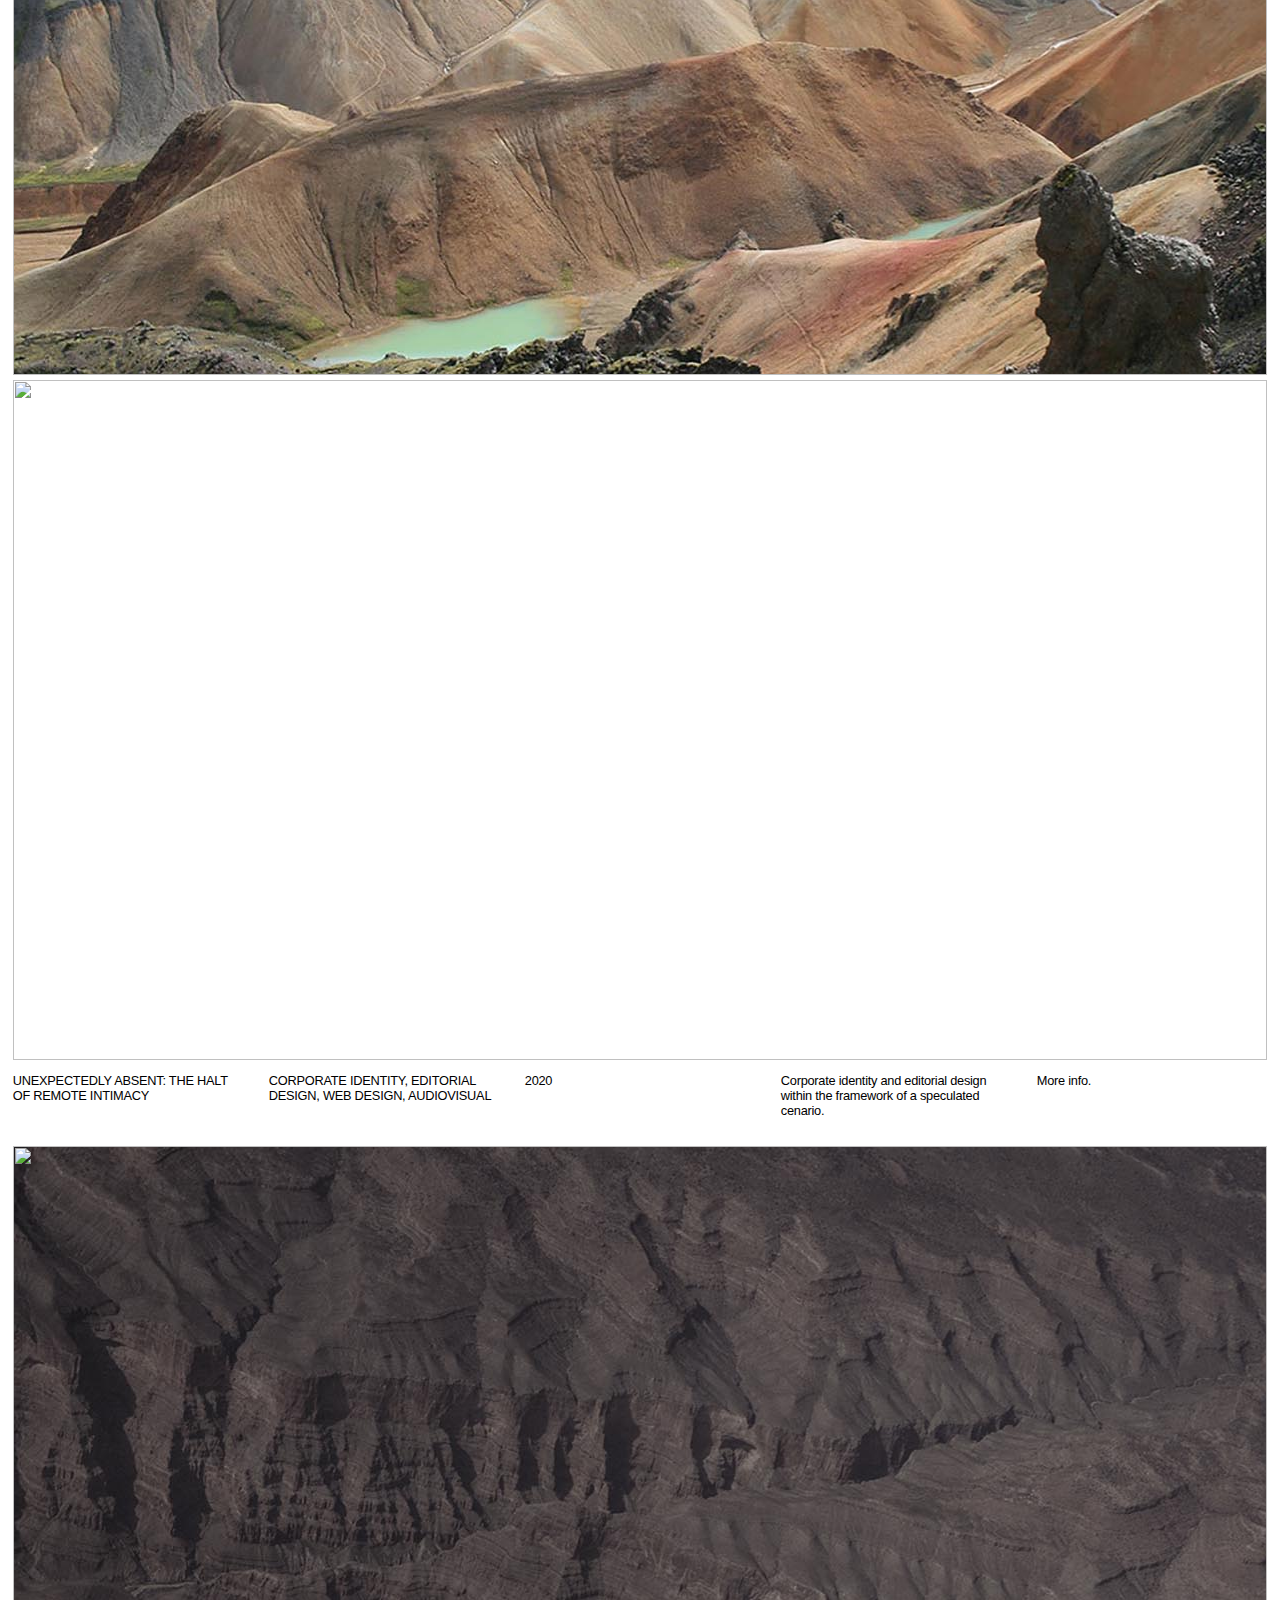
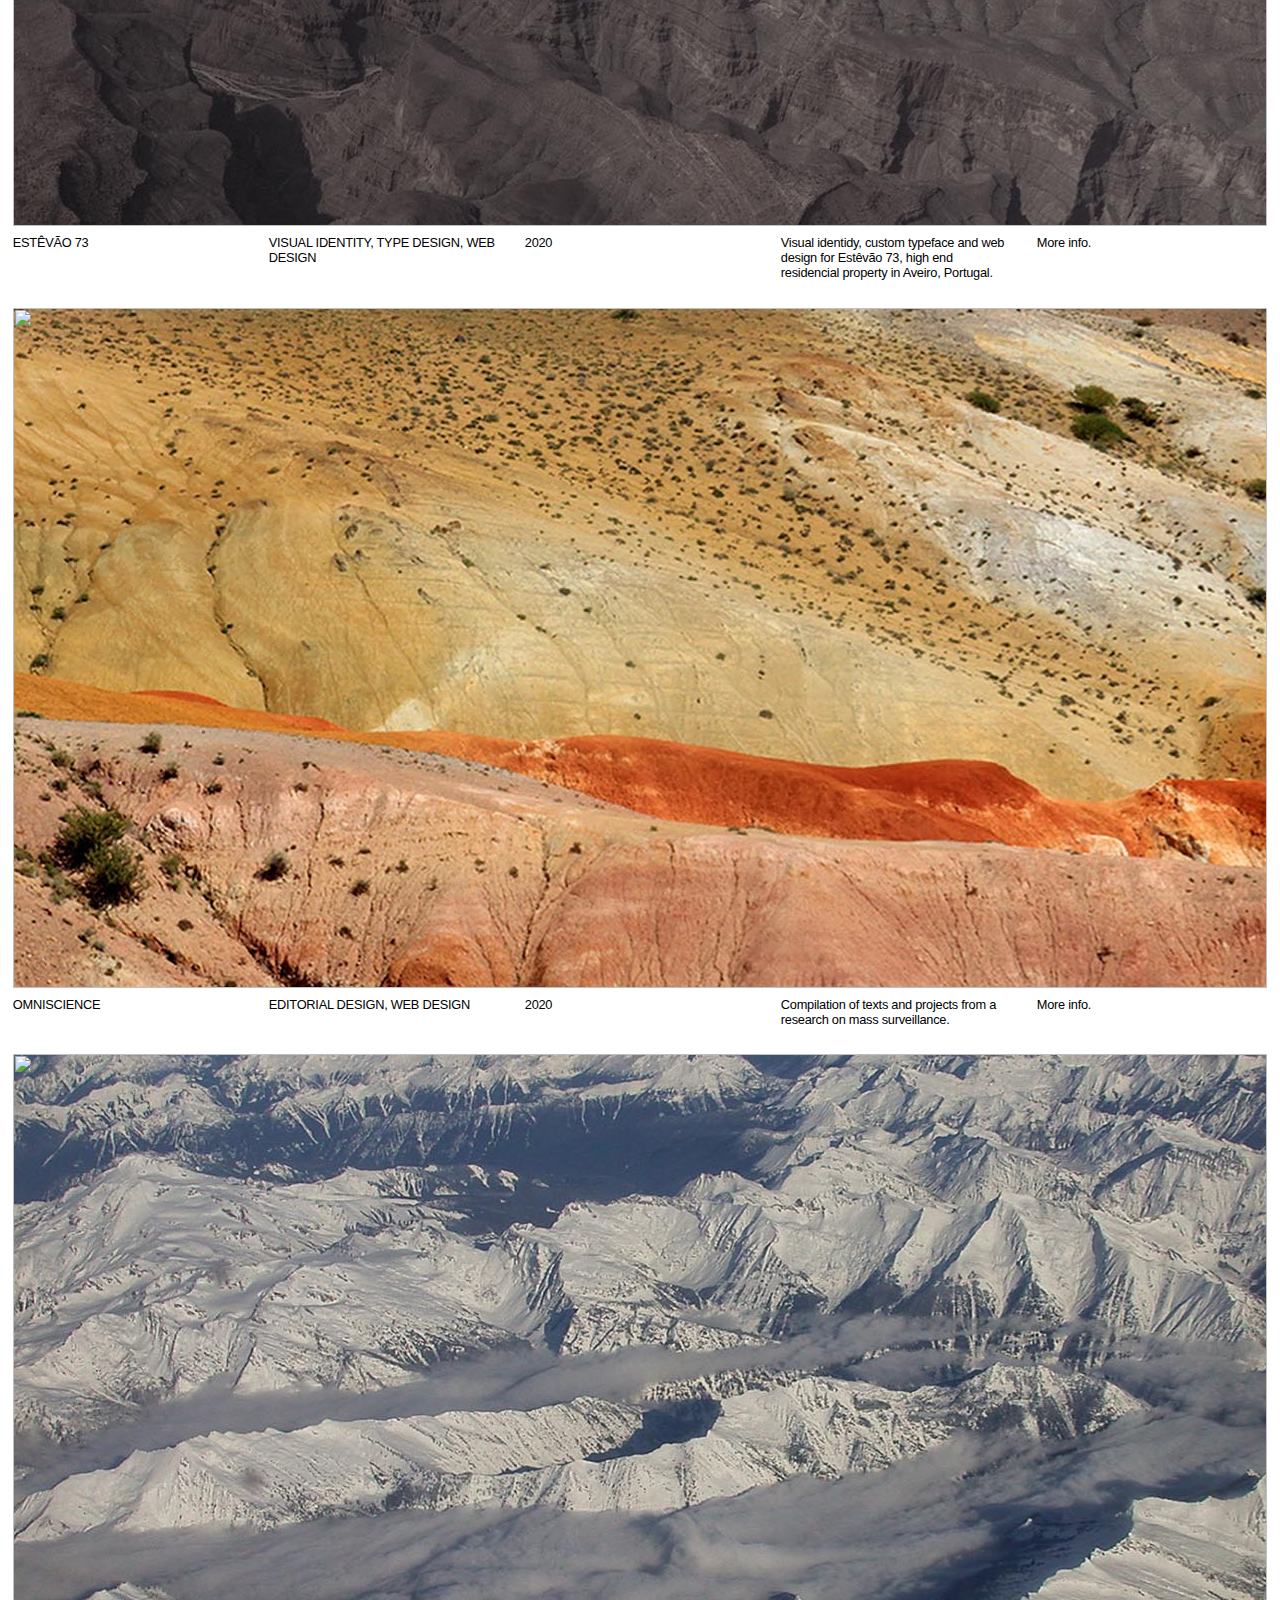
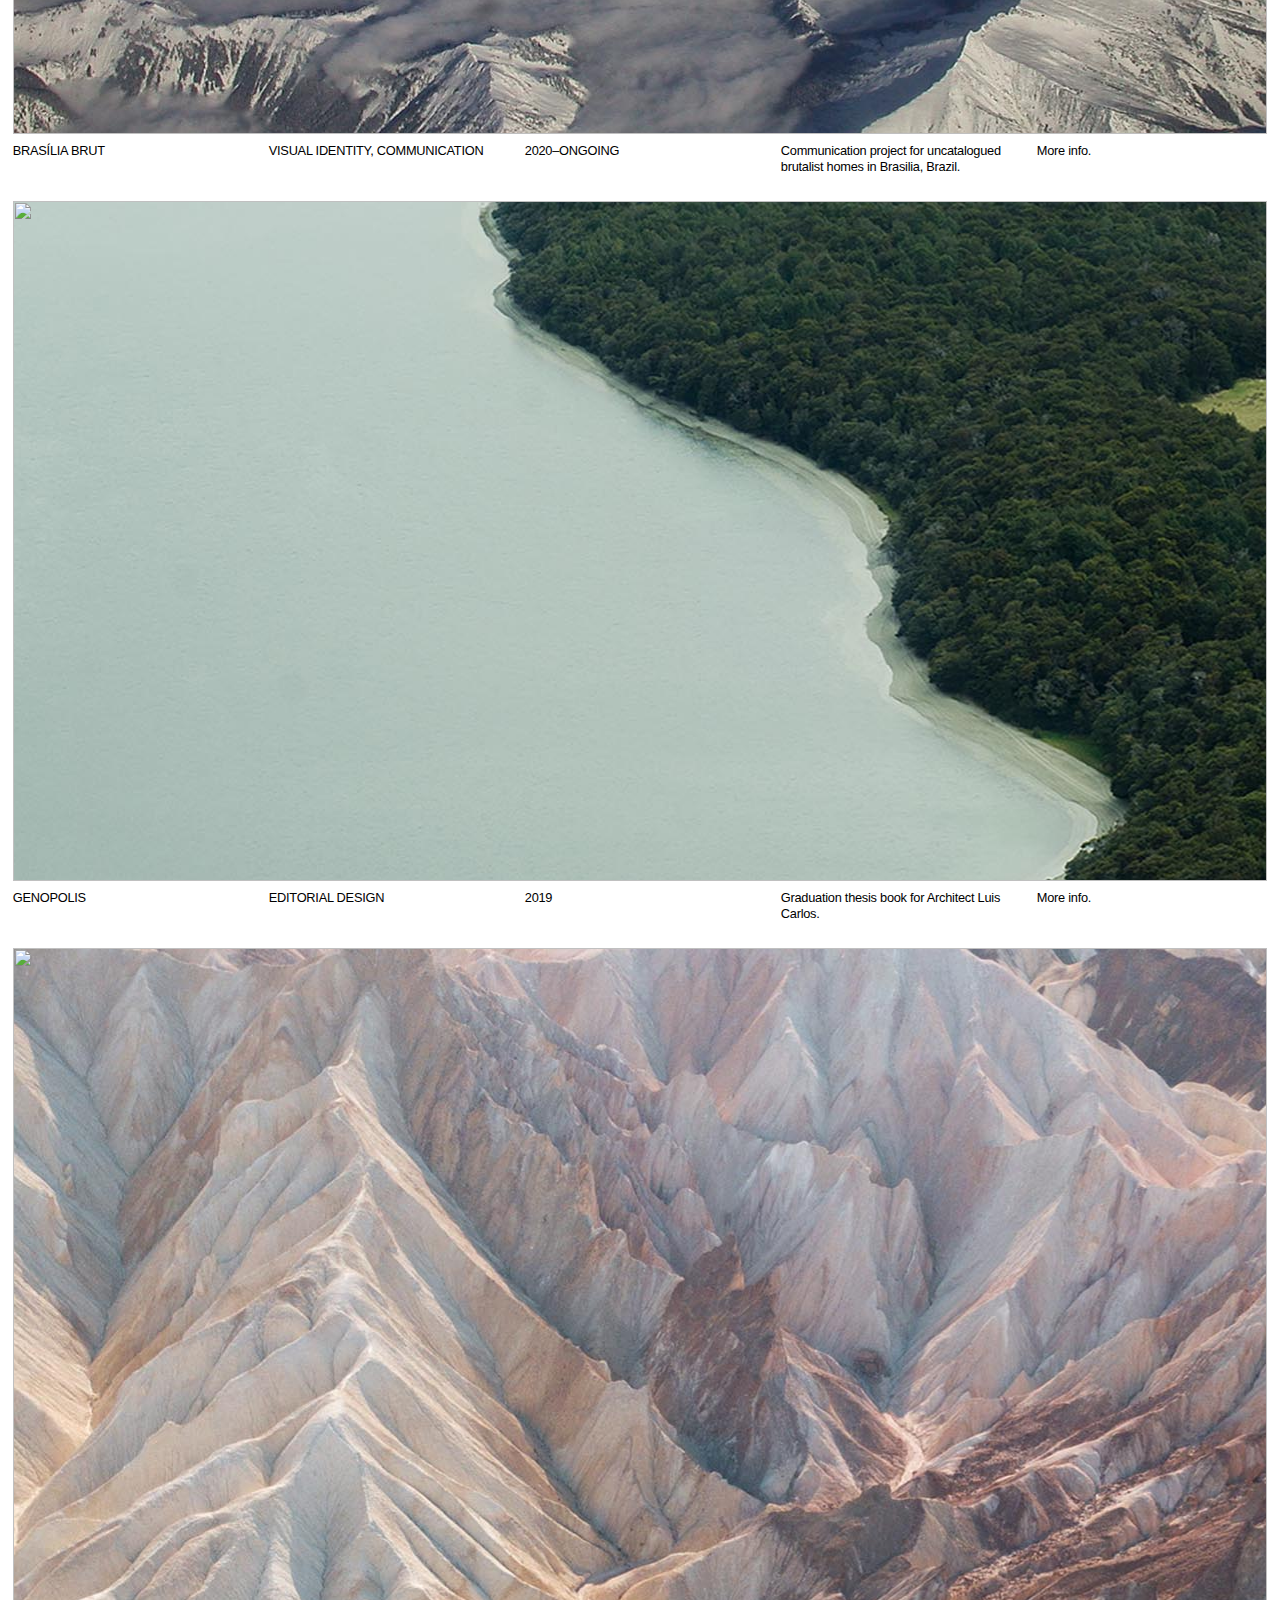
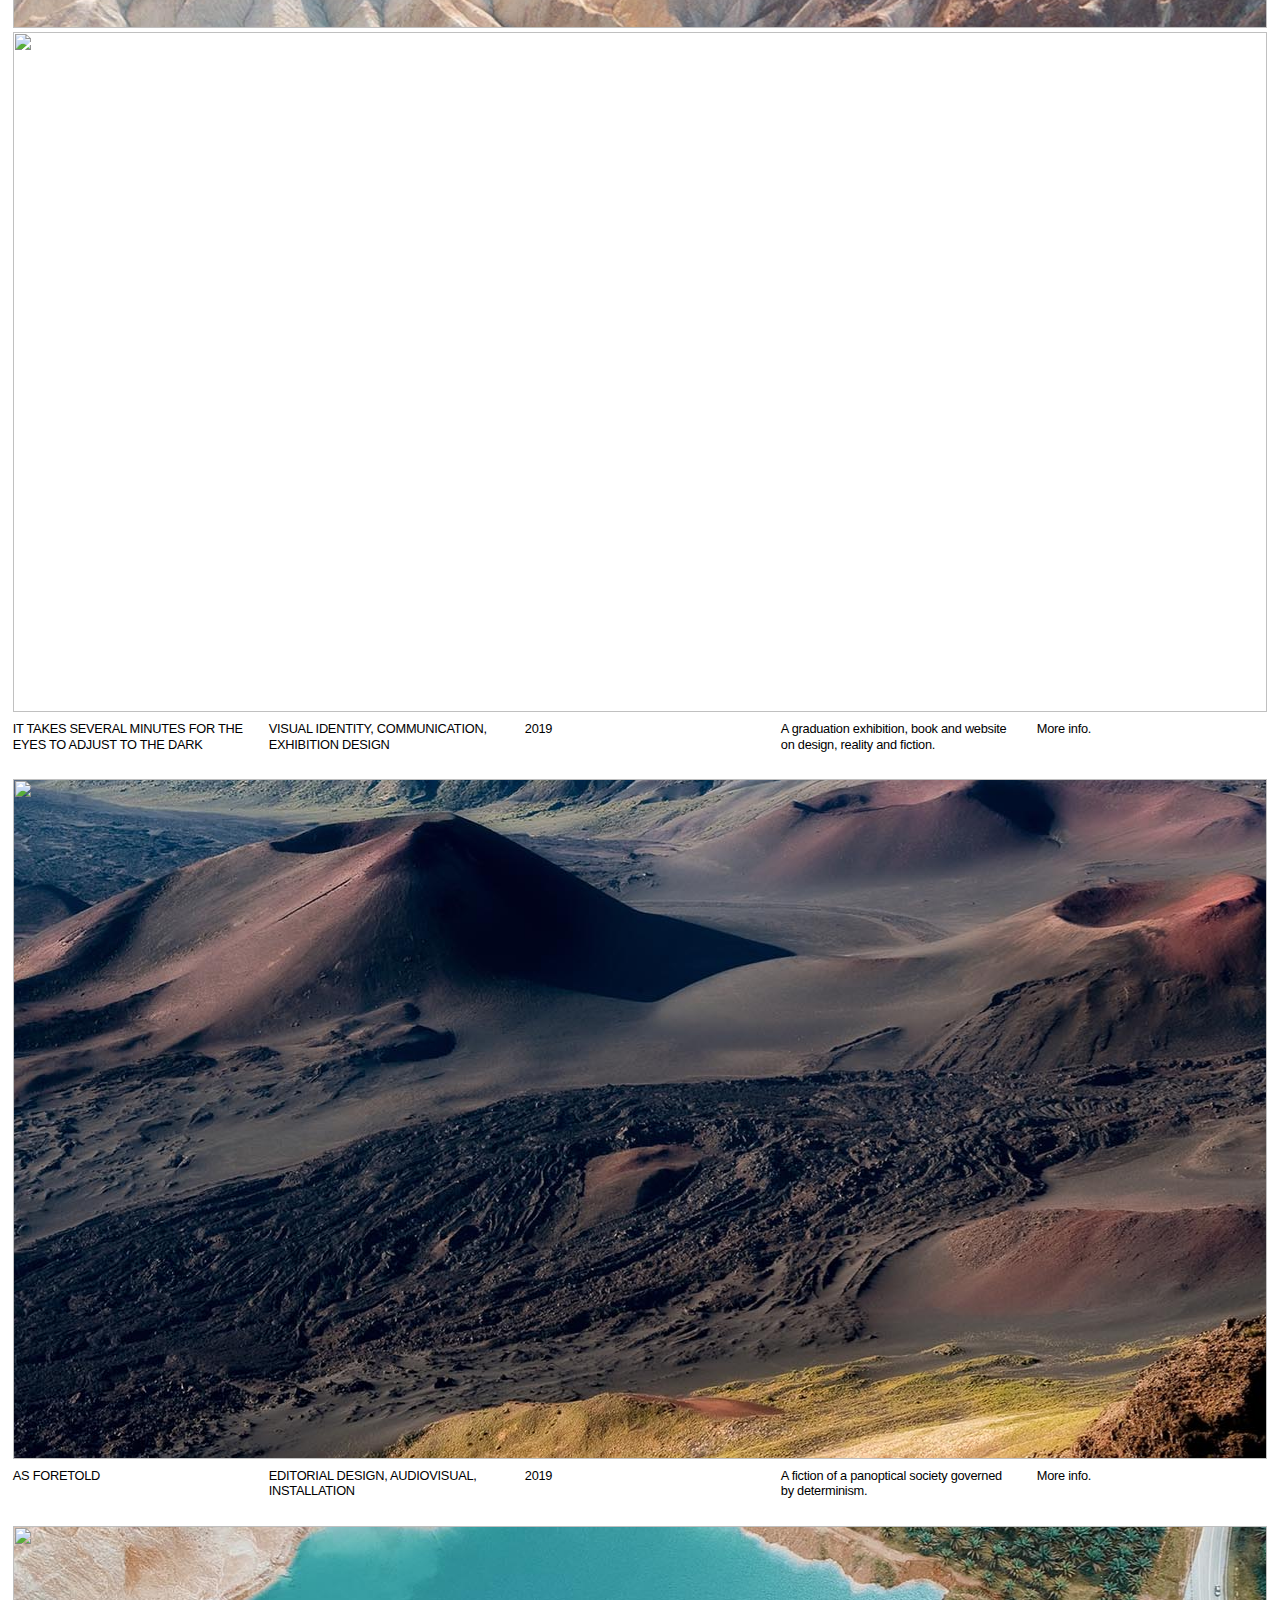
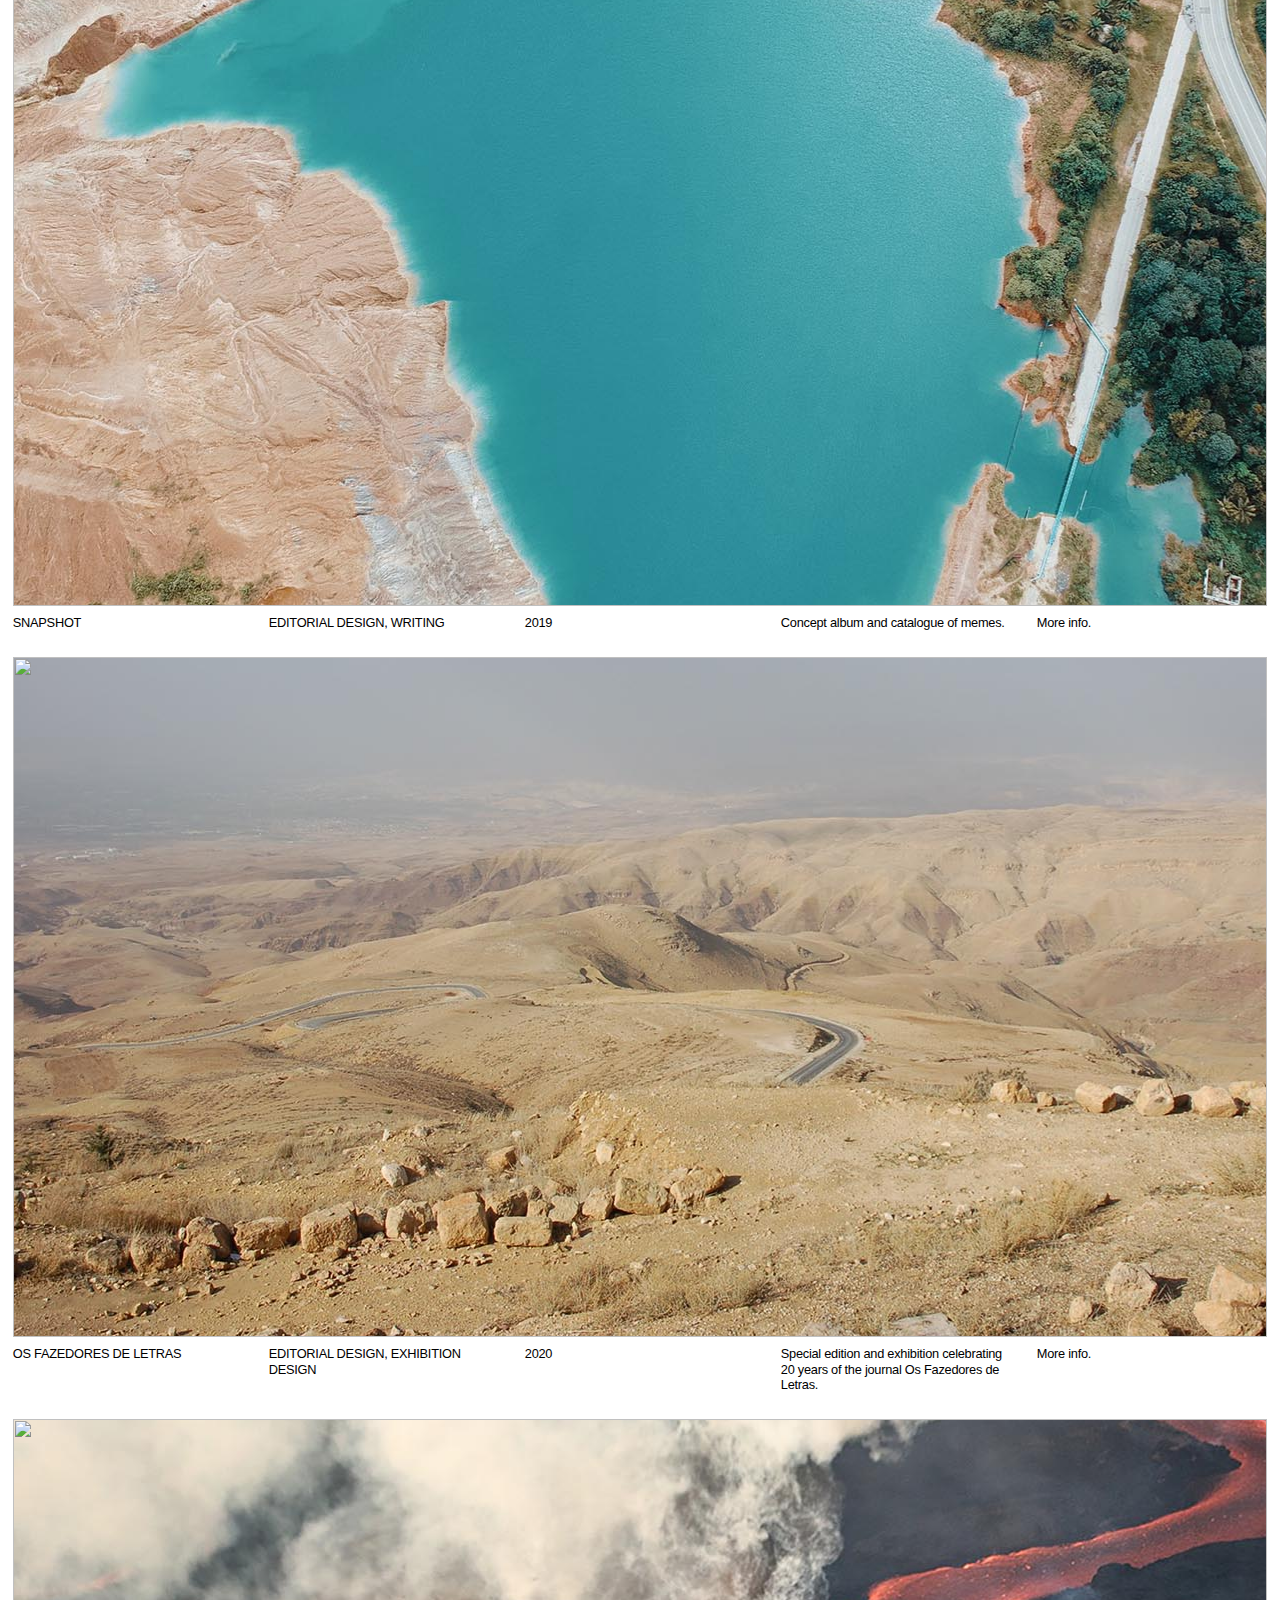
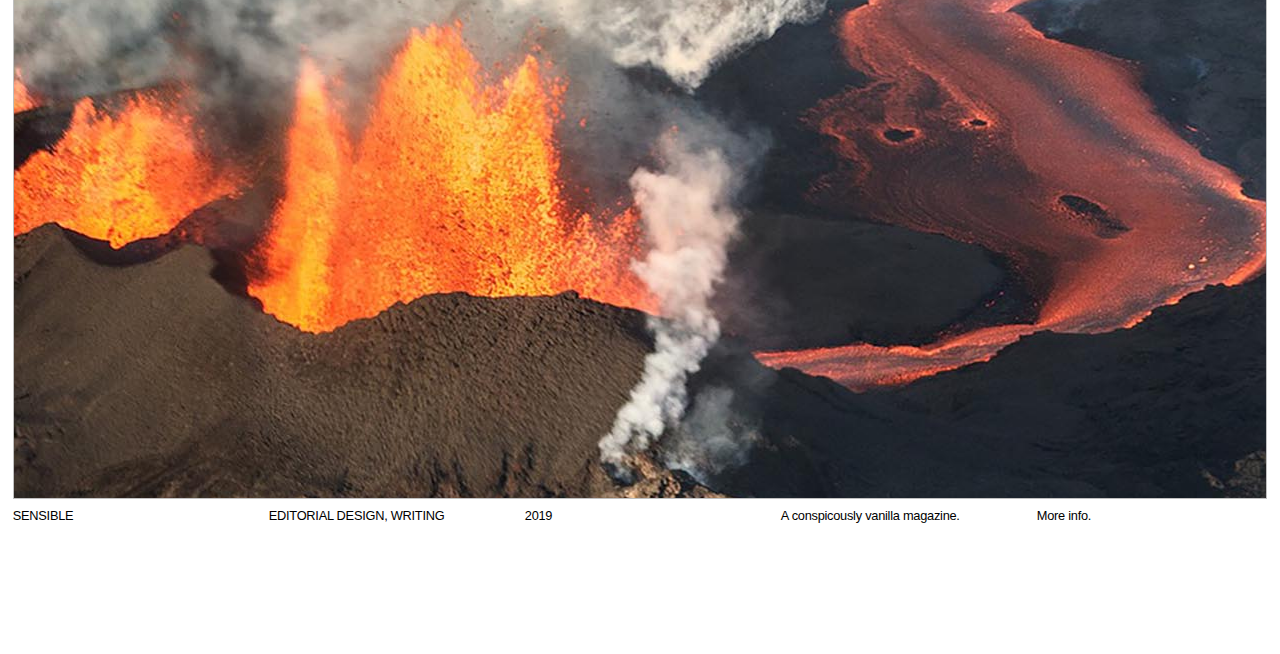
==== commit 66d1c871: "Add files via upload" ====
--- a/index.html
+++ b/index.html
@@ -8,8 +8,10 @@
 
     <meta name="author" content="handcoded by Terra Incognita @abnpg">
     <meta name="theme-color" content="rgb(0, 0, 0)">
-    <meta name="description" content="A selection of commissioned, self-initiated and research work by Terra Incognita.">
-    <meta name="keywords" content="graphic design, communication design, design reserarch, Beatriz Pinta, Terra Incognita">
+    <meta name="description"
+        content="A selection of commissioned, self-initiated and research work by Terra Incognita.">
+    <meta name="keywords"
+        content="graphic design, communication design, design reserarch, Beatriz Pinta, Terra Incognita">
     <meta name="google" content="notranslate">
 
     <meta property="og:image" content="#">
@@ -20,7 +22,7 @@
     <link rel="shortcut icon" type="image.png" href="contents/icon.png">
 
 
-    <title>TERRA INCOGNITA.SPACE</title>
+    <title>Terra Incognita</title>
 
     <link rel="stylesheet" type="text/css" href="index.css">
     <link rel="stylesheet" href="https://use.typekit.net/bpr5xqz.css">
@@ -69,7 +71,9 @@
 
         <!--FOTI-->
         <div id="projB">
-            <img src="14-FOTI/00.png" id="gallery-contain14" class="image_view" onclick="changeImage00()">
+            <div id="teste">
+                <img src="projects/14-FOTI/00.png" id="gallery-contain14" class="image_view" onclick="changeImage14()">
+            </div>
 
             <div id="grid">
                 <div id="techs">
@@ -86,13 +90,13 @@
                     </p>
                 </div>
                 <div id="techs">
-                    <p class="grid">
+                    <p class="grid-info">
                         <a onclick="highlight_toggle('about14')">More info.</a></p>
                 </div>
             </div>
 
             <div id="about14" class="moreinfo">
-                <i>FLESHING OUT THE IMAGE</i> is a collaborative artistic project that explores the biopolitics of
+                <i>Fleshing Out The Image</i> is a collaborative artistic project that explores the biopolitics of
                 image-making and the sensorial and political materiality of visual and sonic technologies. The project
                 brings into
                 dialogue phenomenological reflections on embodiment and moving image culture with conceptualizations of
@@ -104,10 +108,10 @@
                 <br><br>
                 The programme consists of an artistic and curatorial residency in Porto; the exhibition project
                 <i>CHAMBER</i>, on view at the Carlos Alberto Chapel in Porto; and a lecture series entitled <i>FLESHING
-                OUT THE IMAGE: Pleasure and Refusal in Contemporary Aesthetics</i> which will be made available on
+                    OUT THE IMAGE: Pleasure and Refusal in Contemporary Aesthetics</i> which will be made available on
                 this website
                 throughout November and December 2020. Speakers in the series include Tina Campt, Alexander Ghedi
-                Weheliye, Amber Jamilla Musser, Tavia Nyong’o, Zakiyyah Iman Jackson and Denise Ferreira da Silva.
+                Weheliye, Amber Jamilla Musser, Tavia Nyong’o, Zakiyyah Iman Jackson and Denise Ferreira da Silva. To see the full project visit fleshingouttheimage.com.
                 <br><br><br>
                 PROJECT<br>
                 Daniela Agostinho<br>
@@ -129,15 +133,17 @@
                 Igor Jesus
                 <br><br>
                 EXHIBITION PHOTOGRAPHY<br>
-                Pedro Magalhães<br><br>
+                Pedro Magalhães<br><br>
                 With the support of Criatório programme for Visual Arts and Curating.
+                
             </div>
         </div>
 
         <!--CUIDAR-->
         <div id="projB">
-            <img src="13-cuidar/00.png" id="gallery-contain13">
-            <img src="13-cuidar/galeria/00.jpg" id="gallery-cover">
+            <img src="projects/13-cuidar/00.png" id="gallery-contain13" class="image_view" onclick="changeImage13()">
+            <img src="projects/13-cuidar/galeria/00.png" id="gallery-cover13" class="image_view"
+                onclick="changeImage133()">
 
             <div id="grid">
                 <div id="techs">
@@ -155,7 +161,7 @@
                     </p>
                 </div>
                 <div id="techs">
-                    <p class="grid">
+                    <p class="grid-info">
                         <a onclick="highlight_toggle('about13')">More info.</a></p>
                 </div>
             </div>
@@ -227,7 +233,7 @@
 
         <!--RIFE MAGAZINE-->
         <div id="projB">
-            <img src="12-Rife/00.png" id="gallery-contain12">
+            <img src="projects/12-Rife/00.png" id="gallery-contain12" class="image_view" onclick="changeImage12()">
 
             <div id="grid">
                 <div id="techs">
@@ -244,7 +250,7 @@
                     </p>
                 </div>
                 <div id="techs">
-                    <p class="grid">
+                    <p class="grid-info">
                         <a onclick="highlight_toggle('about12')">More info.</a></p>
                 </div>
             </div>
@@ -258,7 +264,8 @@
                 imposed by the pandemic has imposed a revival of the "bedroom generation" in the post-digital era.
                 Everything is reduced to the display screen and the simulated reality within it.
                 <br><br>
-                A digital magazine entitled RIFE—initially created within the discipline of Editorial Design in the MA
+                A digital magazine entitled <i>Rife</i>—initially created within the discipline of Editorial Design in
+                the MA
                 of Communication Design at the Fine-Arts Faculty of Lisbon—emerged as a response to the pandemic
                 condition and its global effects on the individual, social, political, ambiental and cultural levels,
                 raising questions surrounding what we know as our reality at this day in age. These questions are made
@@ -292,17 +299,23 @@
                 Hiatus Collective
                 <br><br>
                 DEVELOPMENT<br>
-                Manuel Silva
+                Manuel Silva, Nádia Alexandre
                 <br><br>
                 TECHNICAL SUPPORT<br>
                 Rui Sampaio
 
+                <br><br><br>
+                RELATED PRESS<br>
+                Featured in Form Magazine #289<br>
+                Interview and feature in Collide 24<br>
+                Interview in Elephant Art for Zine of The Month
+
             </div>
         </div>
 
         <!--HC-->
         <div id="projB">
-            <img src="11-HC/00.png" id="gallery-contain11">
+            <img src="projects/11-HC/00.png" id="gallery-contain11" class="image_view" onclick="changeImage11()">
 
             <div id="grid">
                 <div id="techs">
@@ -319,7 +332,7 @@
                     </p>
                 </div>
                 <div id="techs">
-                    <p class="grid">
+                    <p class="grid-info">
                         <a onclick="highlight_toggle('about11')">More info.</a></p>
                 </div>
             </div>
@@ -357,7 +370,7 @@
 
         <!--AA-->
         <div id="projB">
-            <img src="10-AA/00.png" id="gallery-contain10">
+            <img src="projects/10-AA/00.png" id="gallery-contain10" class="image_view" onclick="changeImage10()">
 
             <div id="grid">
                 <div id="techs">
@@ -370,16 +383,27 @@
                     <p class="grid">2020</p>
                 </div>
                 <div id="techs">
-                    <p class="grid">Website design for architecture atelier APPARATUS ARCHITECTS.
+                    <p class="grid">Website design for Lisbon-based architecture office Apparatus Architects.
                     </p>
                 </div>
                 <div id="techs">
-                    <p class="grid">
+                    <p class="grid-info">
                         <a onclick="highlight_toggle('about10')">More info.</a></p>
                 </div>
             </div>
 
             <div id="about10" class="moreinfo">
+                Founded in 2016, Apparatus Architects is an award-winning, international architecture and design office
+                with offices in Brasilia and Lisbon. The office provides services in the fields of Architecture, Urban
+                Planning, Graphic, Interior and Object Design. Apparatus Architects’ practice has been honored with the
+                prestigious Architizer A+Awards in 2020, naming Apparatus Architects as one of the most innovative
+                industry leaders and strongest emerging talents.<br><br>
+                Designed to put images first – whether static or moving –, the website showcases the work of the
+                multidisciplinary architecture office which spans though different scales, from object design to
+                urbanism. In showcasing the projects, the importance was to create a container for technical drawings,
+                imagery and references that resembles architectural presentation boards, making the website appealing for both
+                potential clients and architects.
+                <br><br><br>
                 COLLABORATION<br>
                 Nádia Alexandre
             </div>
@@ -387,14 +411,15 @@
 
         <!--UNEXPECTEDLY ABSENT-->
         <div id="projB">
-            <img src="projects/09-unexpabsent/00.png" id="gallery-contain09">
+            <img src="projects/09-unexpabsent/00.png" id="gallery-contain09" class="image_view" onclick="changeImage09()">
+            <img src="projects/09-unexpabsent/promo.gif" id="gallery-cover09">
 
             <div id="grid">
                 <div id="techs">
                     <p class="grid">UNEXPECTEDLY ABSENT: THE HALT OF REMOTE INTIMACY</p>
                 </div>
                 <div id="techs">
-                    <p class="grid">VISUAL/CORPORATE IDENTITY, EDITORIAL DESIGN, WEB DESIGN, AUDIOVISUAL</p>
+                    <p class="grid">CORPORATE IDENTITY, EDITORIAL DESIGN, WEB DESIGN, AUDIOVISUAL</p>
                 </div>
                 <div id="techs">
                     <p class="grid">2020</p>
@@ -405,7 +430,7 @@
                     </p>
                 </div>
                 <div id="techs">
-                    <p class="grid">
+                    <p class="grid-info">
                         <a onclick="highlight_toggle('about9')">More info.</a></p>
                 </div>
             </div>
@@ -439,7 +464,7 @@
 
         <!--E73-->
         <div id="projB">
-            <img src="08-E73/00.png" id="gallery-contain08">
+            <img src="projects/08-E73/00.png" id="gallery-contain08" class="image_view" onclick="changeImage08()">
 
             <div id="grid">
                 <div id="techs">
@@ -456,7 +481,7 @@
                         property in Aveiro, Portugal.</p>
                 </div>
                 <div id="techs">
-                    <p class="grid">
+                    <p class="grid-info">
                         <a onclick="highlight_toggle('about8')">More info.</a></p>
                 </div>
             </div>
@@ -472,7 +497,8 @@
 
         <!--OMNISCIENCE-->
         <div id="projB">
-            <img src="07-omniscience/00.png" id="gallery-contain07">
+            <img src="projects/07-omniscience/00.png" id="gallery-contain07" class="image_view"
+                onclick="changeImage07()">
 
             <div id="grid">
                 <div id="techs">
@@ -488,16 +514,14 @@
                     <p class="grid">Compilation of texts and projects from a research on mass surveillance.</p>
                 </div>
                 <div id="techs">
-                    <p class="grid">
+                    <p class="grid-info">
                         <a onclick="highlight_toggle('about7')">More info.</a></p>
                 </div>
             </div>
 
             <div id="about7" class="moreinfo">
                 Produced in MA Communication Design, Faculty of Fine Arts - Lisbon.<br><br>
-                OMNISCIENCE is a project that stemmed from a research on mass surveillance developed in the Project
-                discipline of the Masters of Communication Design at the Faculty of Fine Arts, University of Lisbon.
-                <br><br>
+                <i>Omniscience</i> is a project that stemmed from a research on mass surveillance.
                 The main artefact of this project, an edited book, compiled a series of texts and projects on the
                 research subject of mass surveillance that address concepts such as immaterial property, human rights
                 and the societal contemporary state of Narcissus-narcosis—whether directly or indirectly—, alarming the
@@ -513,7 +537,8 @@
 
         <!--BSB BRUT-->
         <div id="projB">
-            <img src="06-brasiliabrut/00.png" id="gallery-contain06">
+            <img src="projects/06-brasiliabrut/00.png" id="gallery-contain06" class="image_view"
+                onclick="changeImage06()">
 
             <div id="grid">
                 <div id="techs">
@@ -530,20 +555,25 @@
                         Brasilia, Brazil.</p>
                 </div>
                 <div id="techs">
-                    <p class="grid">
+                    <p class="grid-info">
                         <a onclick="highlight_toggle('about6')">More info.</a></p>
                 </div>
             </div>
 
             <div id="about6" class="moreinfo">
                 A project created to educate, raise awarness and catalogue brutalist homes in the modernist capital of
-                Brasília, Brasil by engaging society in the search. Project created by Architect Maria Eduarda Neumann.
+                Brasília, Brasil by engaging society in the search. <br><br><br>
+                PROJECT<br>
+                Maria Eduarda Neumann
+                <br><br>
+                GRAPHIC DESIGN<br>
+                Beatriz Pinta
             </div>
         </div>
 
         <!--GENOPOLIS-->
         <div id="projB">
-            <img src="05-genopolis/00.png" id="gallery-contain05">
+            <img src="projects/05-genopolis/00.png" id="gallery-contain05" class="image_view" onclick="changeImage05()">
 
             <div id="grid">
                 <div id="techs">
@@ -559,7 +589,7 @@
                     <p class="grid">Graduation thesis book for Architect Luis Carlos.</p>
                 </div>
                 <div id="techs">
-                    <p class="grid">
+                    <p class="grid-info">
                         <a onclick="highlight_toggle('about5')">More info.</a></p>
                 </div>
             </div>
@@ -573,8 +603,10 @@
 
         <!--SEVERAL MINUTES-->
         <div id="projB">
-            <img src="04-severalminutes/00.png" id="gallery-contain04">
-            <img src="04-severalminutes/galeria/IMG_3526.JPG" id="gallery-cover">
+            <img src="projects/04-severalminutes/00.png" id="gallery-contain04" class="image_view"
+                onclick="changeImage04()">
+            <img src="projects/04-severalminutes/galeria/00.png" id="gallery-cover04" class="image_view"
+                onclick="changeImage044()">
 
             <div id="grid">
                 <div id="techs">
@@ -590,7 +622,7 @@
                     <p class="grid">A graduation exhibition, book and website on design, reality and fiction.</p>
                 </div>
                 <div id="techs">
-                    <p class="grid">
+                    <p class="grid-info">
                         <a onclick="highlight_toggle('about4')">More info.</a></p>
                 </div>
             </div>
@@ -654,7 +686,8 @@
 
         <!--AS FORETOLD-->
         <div id="projB">
-            <img src="03-asforetold/00.png" id="gallery-contain03">
+            <img src="projects/03-asforetold/00.png" id="gallery-contain03" class="image_view"
+                onclick="changeImage03()">
 
             <div id="grid">
                 <div id="techs">
@@ -670,7 +703,7 @@
                     <p class="grid">A fiction of a panoptical society governed by determinism.</p>
                 </div>
                 <div id="techs">
-                    <p class="grid">
+                    <p class="grid-info">
                         <a onclick="highlight_toggle('about3')">More info.</a></p>
                 </div>
             </div>
@@ -678,7 +711,8 @@
             <div id="about3" class="moreinfo">
                 Produced in BA Communication Design, Faculty of Fine Arts - Lisbon.<br><br>
                 The corrosive fear of uncertainty has been pinpointed to be one of the sources of chaos in the real
-                world. As a form of mitigating the chaos, AS FORETOLD addresses an alternate reality that generates
+                world. As a form of mitigating the chaos, <i>As Foretold</i> addresses an alternate reality that
+                generates
                 prophecies for every of its inhabitants, in attempt to decrease the atmosphere of stress and anxiety of
                 the population, and based on the idea that certainty—here appearing in the form of such
                 prophecies—will install, at last, peace of mind. This way, destiny is as certain as space, time and
@@ -698,7 +732,7 @@
 
         <!--SNAPSHOT-->
         <div id="projB">
-            <img src="02-snapshot/00.png" id="gallery-contain02">
+            <img src="projects/02-snapshot/00.png" id="gallery-contain02" class="image_view" onclick="changeImage02()">
 
             <div id="grid">
                 <div id="techs">
@@ -714,7 +748,7 @@
                     <p class="grid">Concept album and catalogue of memes.</p>
                 </div>
                 <div id="techs">
-                    <p class="grid">
+                    <p class="grid-info">
                         <a onclick="highlight_toggle('about2')">More info.</a></p>
                 </div>
             </div>
@@ -798,7 +832,7 @@
 
         <!--FAZEDORES-->
         <div id="projB">
-            <img src="01-fazedores/00.png" id="gallery-contain01">
+            <img src="projects/01-fazedores/00.png" id="gallery-contain01" class="image_view" onclick="changeImage01()">
 
             <div id="grid">
                 <div id="techs">
@@ -816,12 +850,13 @@
                     </p>
                 </div>
                 <div id="techs">
-                    <p class="grid"><a onclick="highlight_toggle('about1')">More info.</a></p>
+                    <p class="grid-info"><a onclick="highlight_toggle('about1')">More info.</a></p>
                 </div>
             </div>
 
             <div id="about1" class="moreinfo">
-                20-year anniversary issue of the journal of the Faculty of Literature of the University of Lisbon and
+                20-year anniversary issue of the journal Os Fazedores de Letras of the Faculty of Literature of
+                the University of Lisbon and
                 exhibition showcasing original issues since 1999.
                 <br><br>COLLABORATION<br>
                 Afonso Matos<br>
@@ -832,7 +867,7 @@
 
         <!--SENSIBLE-->
         <div id="projA">
-            <img src="00-sensible/s-08.png" id="gallery-contain00">
+            <img src="projects/00-sensible/00.png" id="gallery-contain00" class="image_view" onclick="changeImage00()">
 
             <div id="grid">
                 <div id="techs">
@@ -848,21 +883,22 @@
                     <p class="grid">A conspicously vanilla magazine.</p>
                 </div>
                 <div id="techs">
-                    <p class="grid"><a onclick="highlight_toggle('about0')">More info.</a></p>
+                    <p class="grid-info"><a onclick="highlight_toggle('about0')">More info.</a></p>
                 </div>
             </div>
 
             <div id="about0" class="moreinfo">
                 Produced in BA Communication Design, Faculty of Fine Arts - Lisbon.<br><br>
 
+                
                 In the current context of negligence, a sense of loss of control and alienation of the world in regards
-                to both domestic and foreign affairs that affect society on a global scale, SENSIBLE organically emerges
+                to both domestic and foreign affairs that affect society on a global scale, <i>Sensible</i> organically emerges
                 to address feelings in a world that is losing touch. Its intent is to promote sensible conversation at
                 an individual level (ideally translating into the greater scale of society) about current global
                 socio-political issues that generate much anxiety for us members of the human race. The bi-annual
                 publication asserts its sensible character by deconstructing each issue’s theme with relevant academic
                 and cultural content (book excerpts, interviews, imagery). That serves the purpose of connecting the
-                readers of SENSIBLE worldwide through our common perceptions and concerns around the themes of each
+                readers of <i>Sensible</i> worldwide through our common perceptions and concerns around the themes of each
                 edition.
                 <br><br>
                 The theme of its first issue arises from the shared sentiment of anxiety towards the implications of
@@ -875,14 +911,13 @@
                 readers—only then can society comprehend the changes its going through and in turn mitigate the arising
                 problems in a sensible manner.
                 <br><br>
-                P.S. there shall be no advertisement or journalistic gibberish within the safe space of SENSIBLE.
+                P.S. there shall be no advertisement or journalistic gibberish within the safe space of <i>Sensible</i>.
                 <br><br><br>
                 COLLABORATION<br>
                 Nereida Rubert
-                
-            </div>
-            </div>
-        </div>
+            </div>
+        </div>
+    </div>
 
 
     </div>
@@ -907,4 +942,4 @@
         }
     }
 
-</script>
+</script>--- a/index.css
+++ b/index.css
@@ -1,11 +1,6 @@
 @font-face {
     font-family: 'acumin-pro', sans-serif;
 }
-
-
-/*html{
-    cursor: url("earth.png"), auto;
-}*/
 
 body {
     margin: 0;
@@ -63,9 +58,12 @@
     position: fixed;
     width: 100vw;
     display: block;
-    height: auto;
-    top: 0.5vh;
+    height: 50px;
+    top: 0;
+    padding-top: 0.5vh;
+    padding-bottom: 1vh;
     z-index: 3;
+    background-color: rgb(222,222,219, 0.8);
 }
 
 p.header {
@@ -78,6 +76,20 @@
     padding-right: 1vw;
     top: 0px;
     margin: 0;
+    cursor: default;
+}
+
+p.header2 {
+    font-family: 'acumin-pro', sans-serif;
+    font-weight: 300;
+    font-size: 2em;
+    line-height: 1.15em;
+    letter-spacing: -0.123em;
+    padding-left: 1vw;
+    padding-right: 1vw;
+    top: 0px;
+    margin: 0;
+
 }
 
 #research,
@@ -129,10 +141,24 @@
     font-weight: 400;
     font-size: 0.8em;
     line-height: 1.2em;
-    letter-spacing: 0.01em;
-    top: 0px;
-    margin: 0;
-    padding: 0;
+    letter-spacing: -0.02em;
+    top: 0px;
+    margin: 0;
+    padding: 0;
+    cursor: default;
+}
+
+p.grid-info {
+    font-family: 'acumin-pro', sans-serif;
+    font-weight: 400;
+    font-size: 0.8em;
+    line-height: 1.2em;
+    letter-spacing: -0.02em;
+    top: 0px;
+    margin: 0;
+    padding: 0;
+    cursor: pointer;
+
 }
 
 /*smaller alt of grid txt*/
@@ -141,11 +167,12 @@
     font-weight: 500;
     font-size: 0.8em;
     line-height: 1.2em;
-    letter-spacing: 0.02em;
+    letter-spacing: -0.02em;
     padding-left: 1vw;
     padding-right: 1vw;
     top: 0px;
     margin: 0;
+    cursor: default;
 }
 
 
@@ -154,7 +181,7 @@
     height: auto;
     width: 98vw;
     margin: auto;
-    top: 5.5vh;
+    top: 50px;
 }
 
 #projA {
@@ -168,34 +195,6 @@
     position: relative;
     height: auto;
     margin-top: 3vh;
-}
-
-#gallery-contain {
-    position: relative;
-    object-fit: contain;
-    /*border-radius: 10px;*/
-    /*background-color: black;*/
-    background: url(nl.jpg);
-    height: 680px;
-    margin: 0;
-    padding: 0;
-    width: 98vw;
-    /*  outline: 1px dashed black; */
-    z-index: 2;
-}
-
-#gallery-cover {
-    position: relative;
-    object-fit: cover;
-    /*border-radius: 10px;*/
-    background-color: black;
-    /* #d2d4d1; */
-    height: 680px;
-    margin: 0;
-    padding: 0;
-    width: 98vw;
-    /*  outline: 1px dashed black; */
-    z-index: 2;
 }
 
 #grid {
@@ -217,18 +216,368 @@
     width: 18vw;
 }
 
+/* GALERIAS JS */
+#image_gallery:target~.image_view {
+    transform: translateX(-0%);
+}
+
+#image_gallery:target~.image_view {
+    transform: translateX(-100%);
+}
+
+img.image_view {
+	width: 100%;
+	height: auto;
+	margin: auto;
+}
+
+#gallery-contain14 {
+    position: relative;
+    object-fit: contain;
+    background: url(landscapes/14.jpg);
+    height: 680px;
+    margin: 0;
+    padding: 0;
+    width: 98vw;
+    z-index: 2;
+    cursor: crosshair;
+
+    display: flex;
+    flex-direction: column;
+    align-items: center;
+    justify-content: center;
+    overflow: hidden;
+    transition: 0.2s;
+}
+
+#gallery-contain13 {
+    position: relative;
+    object-fit: contain;
+    background: url(landscapes/13.jpg);
+    height: 680px;
+    margin: 0;
+    padding: 0;
+    width: 98vw;
+    z-index: 2;
+    cursor: crosshair;
+
+    display: flex;
+    flex-direction: column;
+    align-items: center;
+    justify-content: center;
+    overflow: hidden;
+    transition: 0.2s;
+}
+
+#gallery-contain12 {
+    position: relative;
+    object-fit: contain;
+    background: url(landscapes/12.jpg);
+    height: 680px;
+    margin: 0;
+    padding: 0;
+    width: 98vw;
+    z-index: 2;
+    cursor: crosshair;
+
+    display: flex;
+    flex-direction: column;
+    align-items: center;
+    justify-content: center;
+    overflow: hidden;
+    transition: 0.2s;
+}
+
+#gallery-contain11 {
+    position: relative;
+    object-fit: contain;
+    background: url(landscapes/11.jpg);
+    height: 680px;
+    margin: 0;
+    padding: 0;
+    width: 98vw;
+    z-index: 2;
+    cursor: crosshair;
+
+    display: flex;
+    flex-direction: column;
+    align-items: center;
+    justify-content: center;
+    overflow: hidden;
+    transition: 0.2s;
+}
+
+#gallery-contain10 {
+    position: relative;
+    object-fit: contain;
+    background: url(landscapes/10.jpg);
+    height: 680px;
+    margin: 0;
+    padding: 0;
+    width: 98vw;
+    z-index: 2;
+    cursor: crosshair;
+
+    display: flex;
+    flex-direction: column;
+    align-items: center;
+    justify-content: center;
+    overflow: hidden;
+    transition: 0.2s;
+}
+
+#gallery-contain09 {
+    position: relative;
+    object-fit: contain;
+    background: url(landscapes/09.jpg);
+    height: 680px;
+    margin: 0;
+    padding: 0;
+    width: 98vw;
+    z-index: 2;
+    cursor: crosshair;
+
+    display: flex;
+    flex-direction: column;
+    align-items: center;
+    justify-content: center;
+    overflow: hidden;
+    transition: 0.2s;
+}
+
+#gallery-contain08 {
+    position: relative;
+    object-fit: contain;
+    background: url(landscapes/08.jpg);
+    height: 680px;
+    margin: 0;
+    padding: 0;
+    width: 98vw;
+    z-index: 2;
+    cursor: crosshair;
+
+    display: flex;
+    flex-direction: column;
+    align-items: center;
+    justify-content: center;
+    overflow: hidden;
+    transition: 0.2s;
+}
+
+#gallery-contain07 {
+    position: relative;
+    object-fit: contain;
+    background: url(landscapes/07.jpg);
+    height: 680px;
+    margin: 0;
+    padding: 0;
+    width: 98vw;
+    z-index: 2;
+    cursor: crosshair;
+
+    display: flex;
+    flex-direction: column;
+    align-items: center;
+    justify-content: center;
+    overflow: hidden;
+    transition: 0.2s;
+}
+
+#gallery-contain06 {
+    position: relative;
+    object-fit: contain;
+    background: url(landscapes/06.jpg);
+    height: 680px;
+    margin: 0;
+    padding: 0;
+    width: 98vw;
+    z-index: 2;
+    cursor: crosshair;
+    
+    display: flex;
+    flex-direction: column;
+    align-items: center;
+    justify-content: center;
+    overflow: hidden;
+    transition: 0.2s;
+}
+
+#gallery-contain05 {
+    position: relative;
+    object-fit: contain;
+    background: url(landscapes/05.jpg);
+    height: 680px;
+    margin: 0;
+    padding: 0;
+    width: 98vw;
+    z-index: 2;
+    cursor: crosshair;
+    
+    display: flex;
+    flex-direction: column;
+    align-items: center;
+    justify-content: center;
+    overflow: hidden;
+    transition: 0.2s;
+}
+
+#gallery-contain04 {
+    position: relative;
+    object-fit: contain;
+    background: url(landscapes/04.jpg);
+    height: 680px;
+    margin: 0;
+    padding: 0;
+    width: 98vw;
+    z-index: 2;
+    cursor: crosshair;
+
+    display: flex;
+    flex-direction: column;
+    align-items: center;
+    justify-content: center;
+    overflow: hidden;
+    transition: 0.2s;
+}
+
+#gallery-contain03 {
+    position: relative;
+    object-fit: contain;
+    background: url(landscapes/03.jpg);
+    height: 680px;
+    margin: 0;
+    padding: 0;
+    width: 98vw;
+    z-index: 2;
+    cursor: crosshair;
+
+    display: flex;
+    flex-direction: column;
+    align-items: center;
+    justify-content: center;
+    overflow: hidden;
+    transition: 0.2s;
+}
+
+#gallery-contain02 {
+    position: relative;
+    object-fit: contain;
+    background: url(landscapes/02.jpg);
+    height: 680px;
+    margin: 0;
+    padding: 0;
+    width: 98vw;
+    z-index: 2;
+    cursor: crosshair;
+
+    display: flex;
+    flex-direction: column;
+    align-items: center;
+    justify-content: center;
+    overflow: hidden;
+    transition: 0.2s;
+}
+
+#gallery-contain01 {
+    position: relative;
+    object-fit: contain;
+    background: url(landscapes/01.jpg);
+    height: 680px;
+    margin: 0;
+    padding: 0;
+    width: 98vw;
+    z-index: 2;
+    cursor: crosshair;
+
+    display: flex;
+    flex-direction: column;
+    align-items: center;
+    justify-content: center;
+    overflow: hidden;
+    transition: 0.2s;
+}
+
+#gallery-contain00 {
+    position: relative;
+    object-fit: contain;
+    background: url(landscapes/00.jpg);
+    height: 680px;
+    margin: 0;
+    padding: 0;
+    width: 98vw;
+    z-index: 2;
+    cursor: crosshair;
+
+    display: flex;
+    flex-direction: column;
+    align-items: center;
+    justify-content: center;
+    overflow: hidden;
+    transition: 0.2s;
+}
+
+#gallery-cover13 {
+    position: relative;
+    object-fit: cover;
+    height: 680px;
+    margin: 0;
+    padding: 0;
+    width: 98vw;
+    z-index: 2;
+    cursor: crosshair;
+    margin-top: 0.5vh;
+
+    display: flex;
+    flex-direction: column;
+    align-items: center;
+    justify-content: center;
+    overflow: hidden;
+    transition: 0.2s;
+}
+
+#gallery-cover09 {
+    position: relative;
+    object-fit: cover;
+    height: 680px;
+    margin: 0;
+    padding: 0;
+    width: 98vw;
+    z-index: 2;
+    cursor: default;
+    margin-top: 0.5vh;
+}
+
+#gallery-cover04 {
+    position: relative;
+    object-fit: cover;
+    height: 680px;
+    margin: 0;
+    padding: 0;
+    width: 98vw;
+    z-index: 2;
+    cursor: crosshair;
+    margin-top: 0.5vh;
+
+    display: flex;
+    flex-direction: column;
+    align-items: center;
+    justify-content: center;
+    overflow: hidden;
+    transition: 0.2s;
+}
 
 /* TOGGLES */
 .moreinfo {
     font-family: 'acumin-pro', sans-serif;
     color: black;
     font-weight: 400;
-    font-size: 0.8em;
+    font-size: 1.15em;
     line-height: 1.2em;
-    letter-spacing: 0.01em;
-    top: 0px;
-    margin: 0;
-    padding: 0;
+    letter-spacing: -0.02em;
+    top: 0px;
+    margin: 0;
+    padding: 0;
+    cursor: default;
 }
 
 #about0,
@@ -270,11 +619,13 @@
 a.links:link {
     text-decoration: none;
     color: black;
+    cursor: default;
 }
 
 a.links:visited {
     text-decoration: none;
     color: black;
+    cursor: default;
 }
 
 a.links:hover {
@@ -289,7 +640,7 @@
     margin: 0;
     padding: 0;
     height: auto;
-    top: 8vh;
+    top: 70px;
 }
 
 #content-ta {
@@ -313,14 +664,15 @@
 p.about {
     font-family: 'acumin-pro', sans-serif;
     font-weight: 400;
-    font-size: 0.9em;
+    font-size: 1.15em;
     line-height: 1.15em;
-    letter-spacing: 0.02em;
+    letter-spacing: -0.02em;
     padding-left: 1vw;
     padding-right: 1vw;
     width: 130%;
     top: 0px;
     margin: 0;
+    cursor: default;
 }
 
 #subcat {
@@ -336,11 +688,12 @@
     font-weight: 400;
     font-size: 0.8em;
     line-height: 2em;
-    letter-spacing: 0.01em;
+    letter-spacing: -0.02em;
     padding-left: 1vw;
     padding-right: 2vw;
     top: 0px;
     margin: 0;
+    cursor: default;
 }
 
 p.list {
@@ -348,12 +701,13 @@
     font-weight: 400;
     font-size: 0.9em;
     line-height: 1.15em;
-    letter-spacing: 0.02em;
+    letter-spacing: -0.02em;
     padding-left: 1vw;
     padding-right: 1vw;
     width: 95%;
     top: 0px;
     margin: 0;
+    cursor: default;
 }
 
 
@@ -366,15 +720,41 @@
     width: 60vw;
 }
 
-.researchcontent{
+.researchcontent {
     font-family: 'acumin-pro', sans-serif;
     font-weight: 400;
     font-size: 1.15em;
+    letter-spacing: -0.02em;
     padding-left: 1vw;
     padding-right: 1vw;
     top: 0px;
     margin: 0;
     margin-bottom: 5vh;
+    cursor: default;
+}
+
+.embed-container {
+    --video--width: 1296;
+    --video--height: 740;
+
+    margin-bottom: 3vh;
+    position: relative;
+    padding-bottom: calc(var(--video--height) / var(--video--width) * 100%);
+    overflow: hidden;
+    max-width: 100%;
+    padding-left: 1vw;
+    padding-right: 1vw;
+}
+
+.embed-container iframe,
+.embed-container object,
+.embed-container embed {
+    position: absolute;
+    top: 50%;
+    left: 50%;
+    transform: translate(-50%, -50%);
+    width: 97%;
+    height: 97%;
 }
 
 
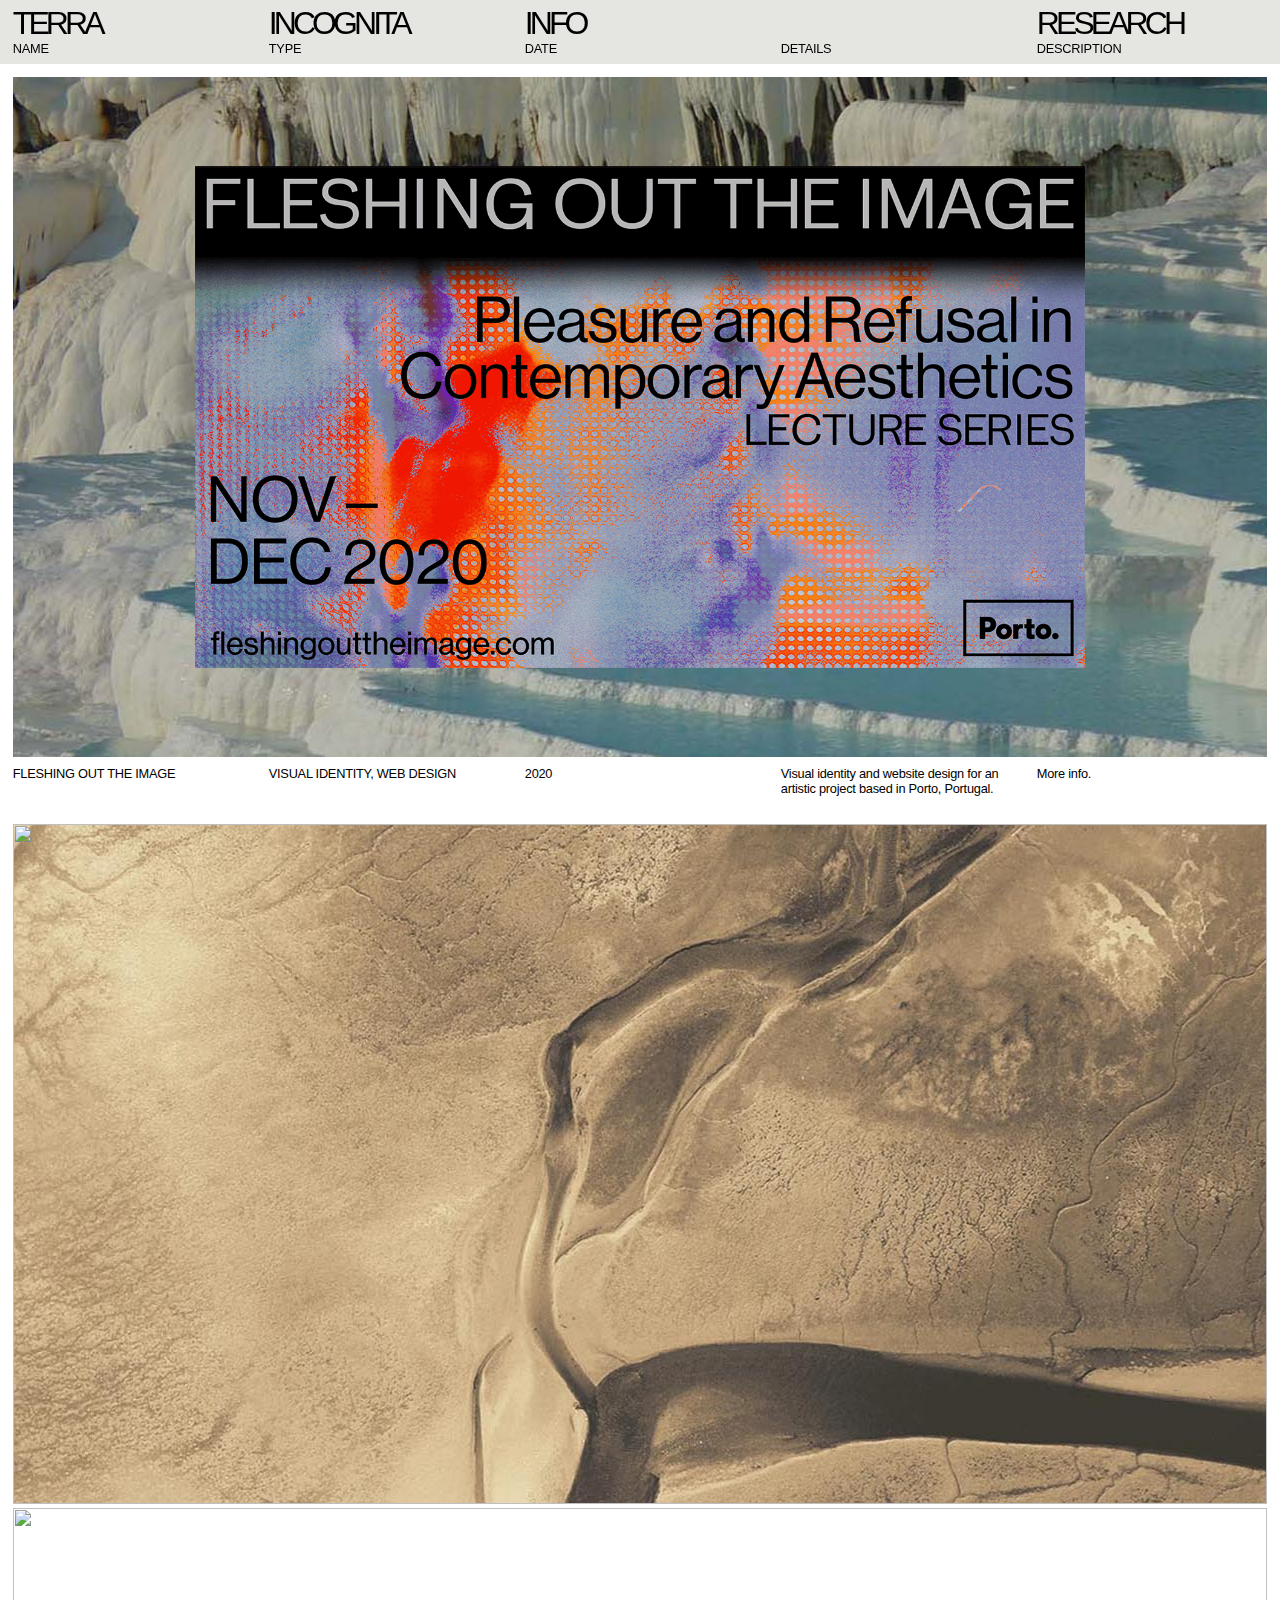
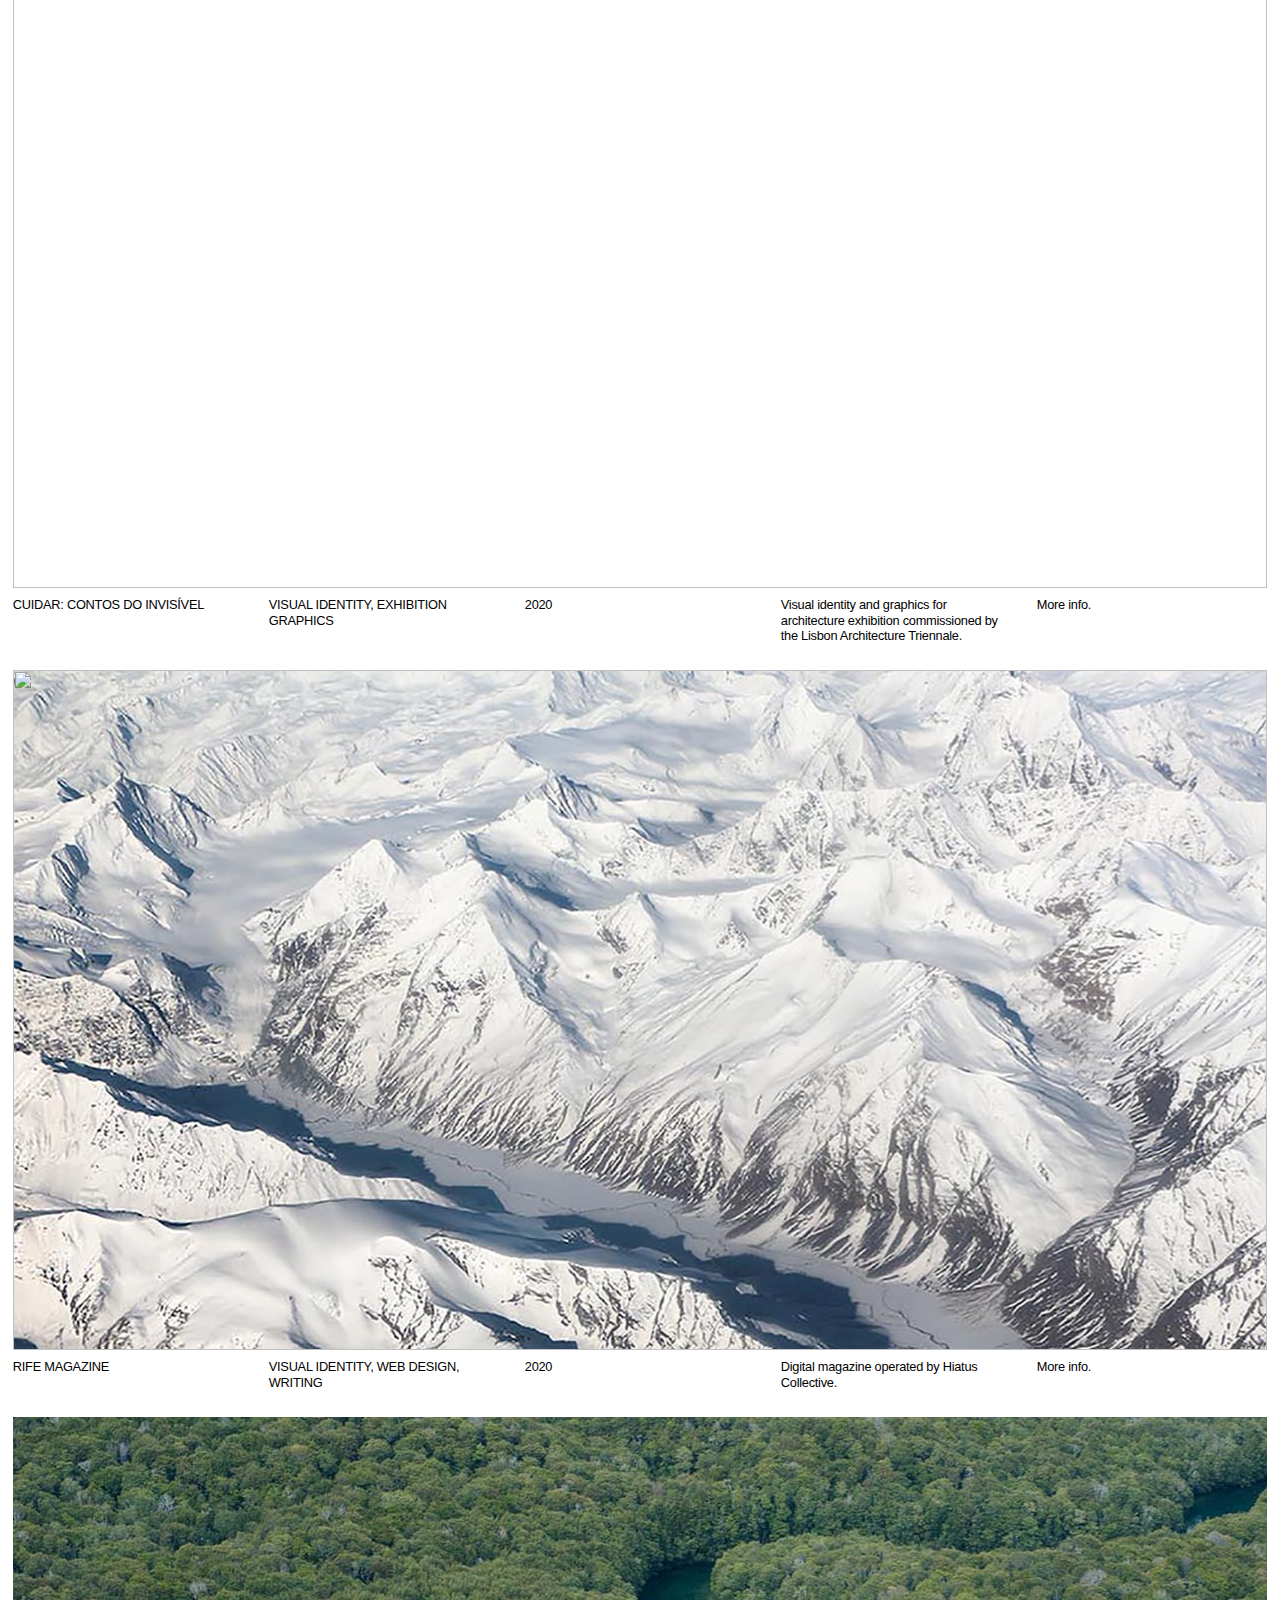
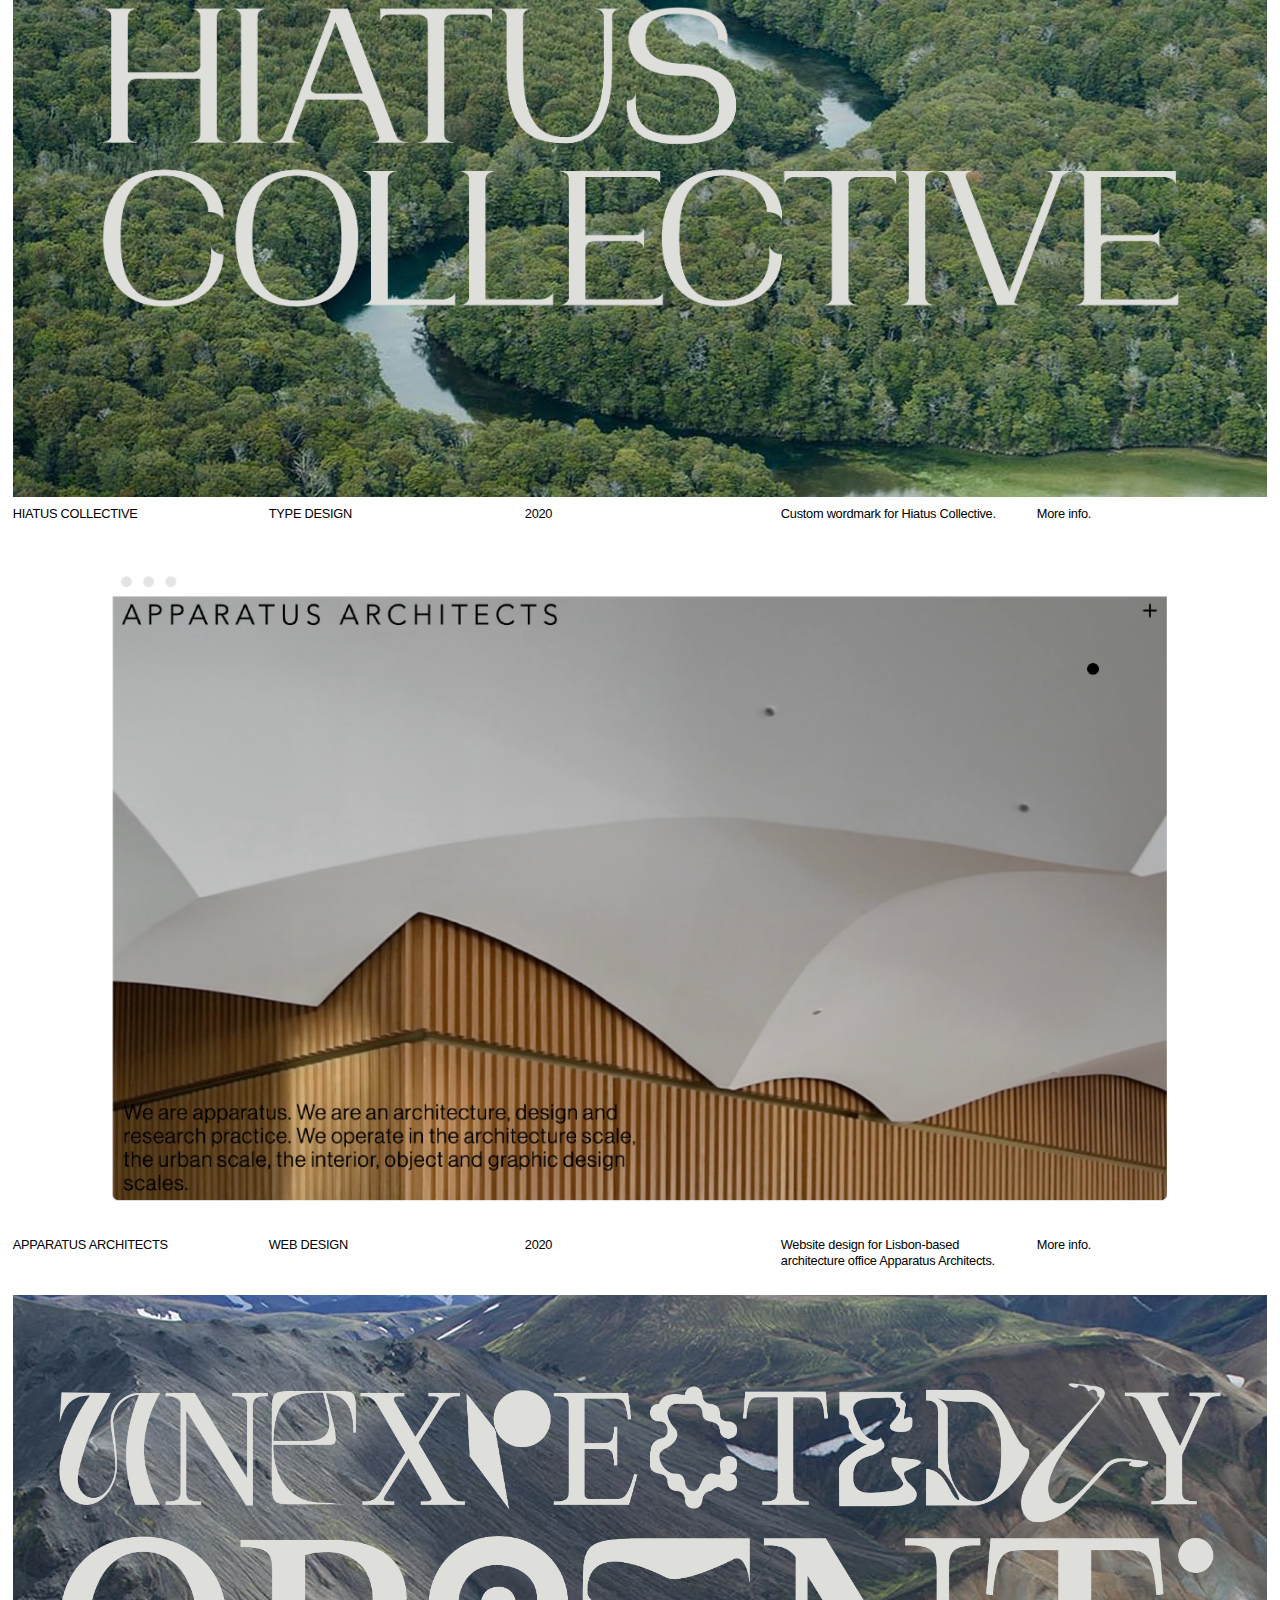
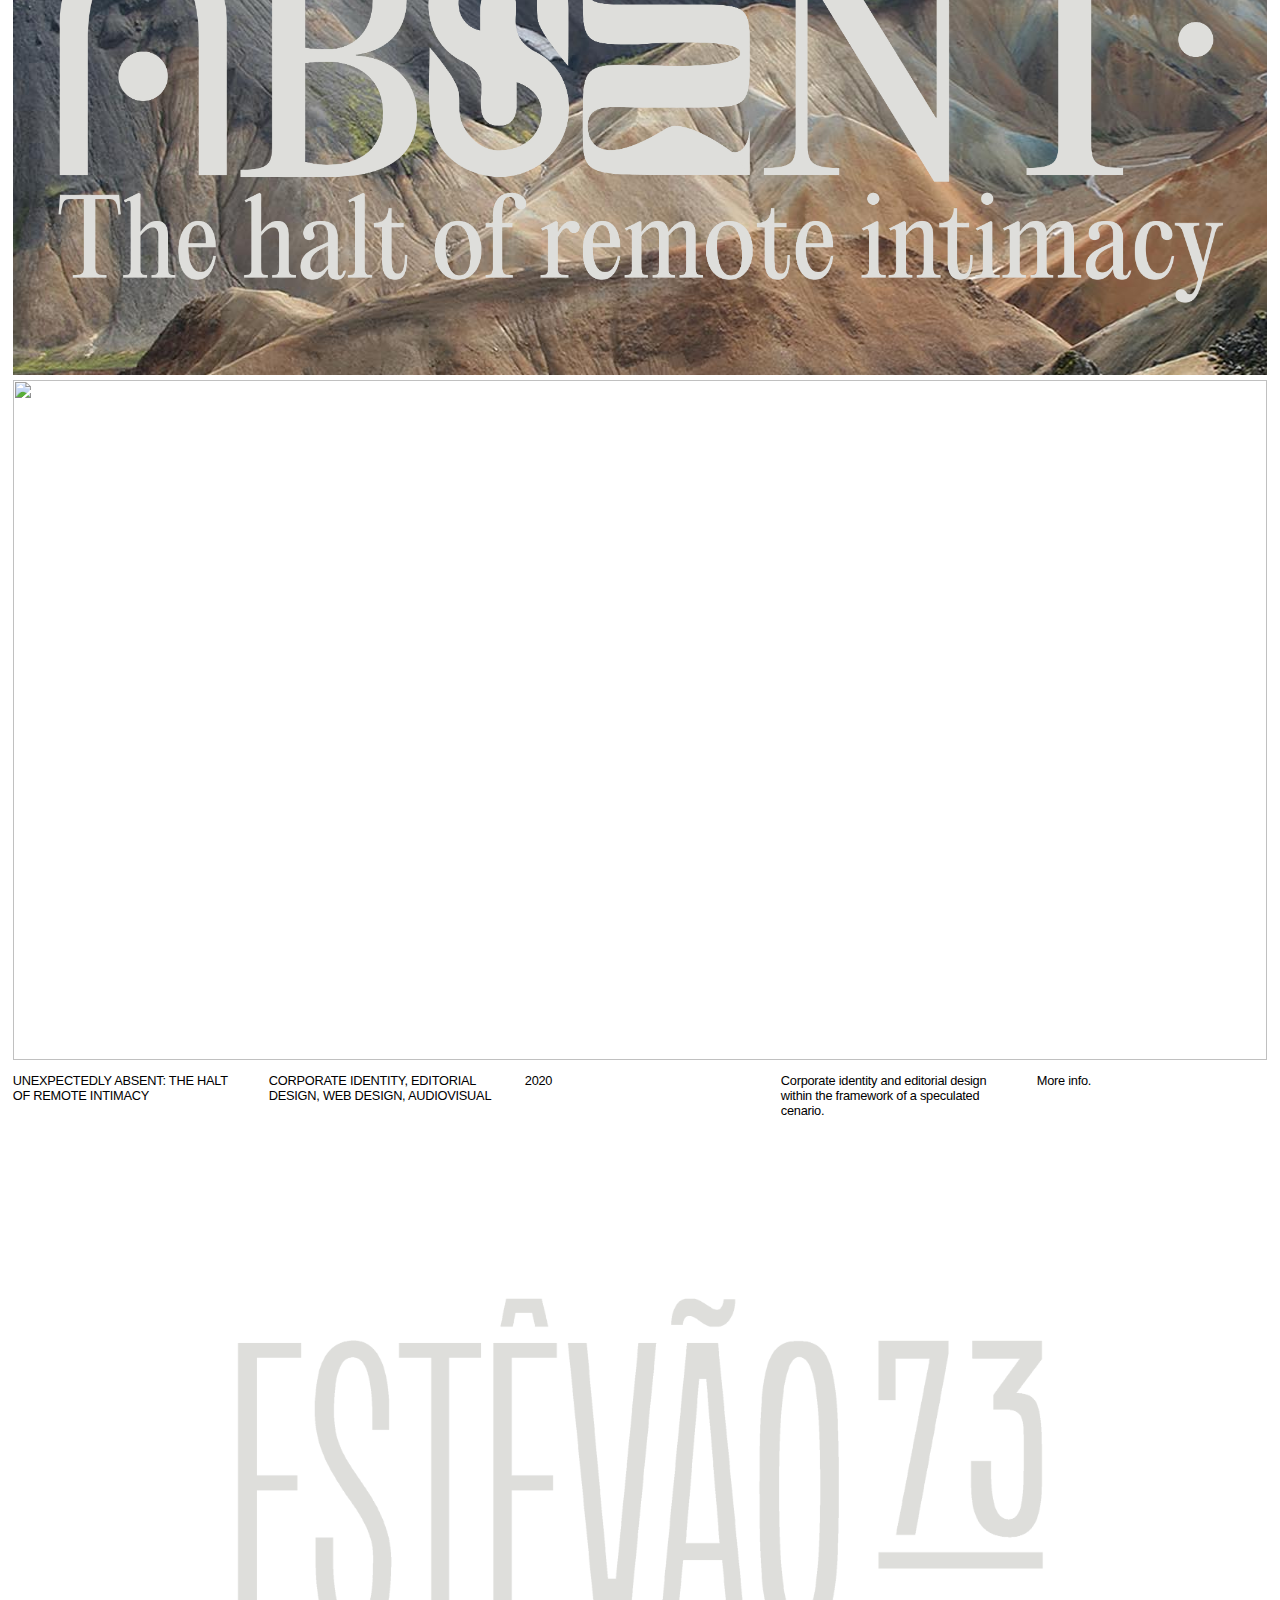
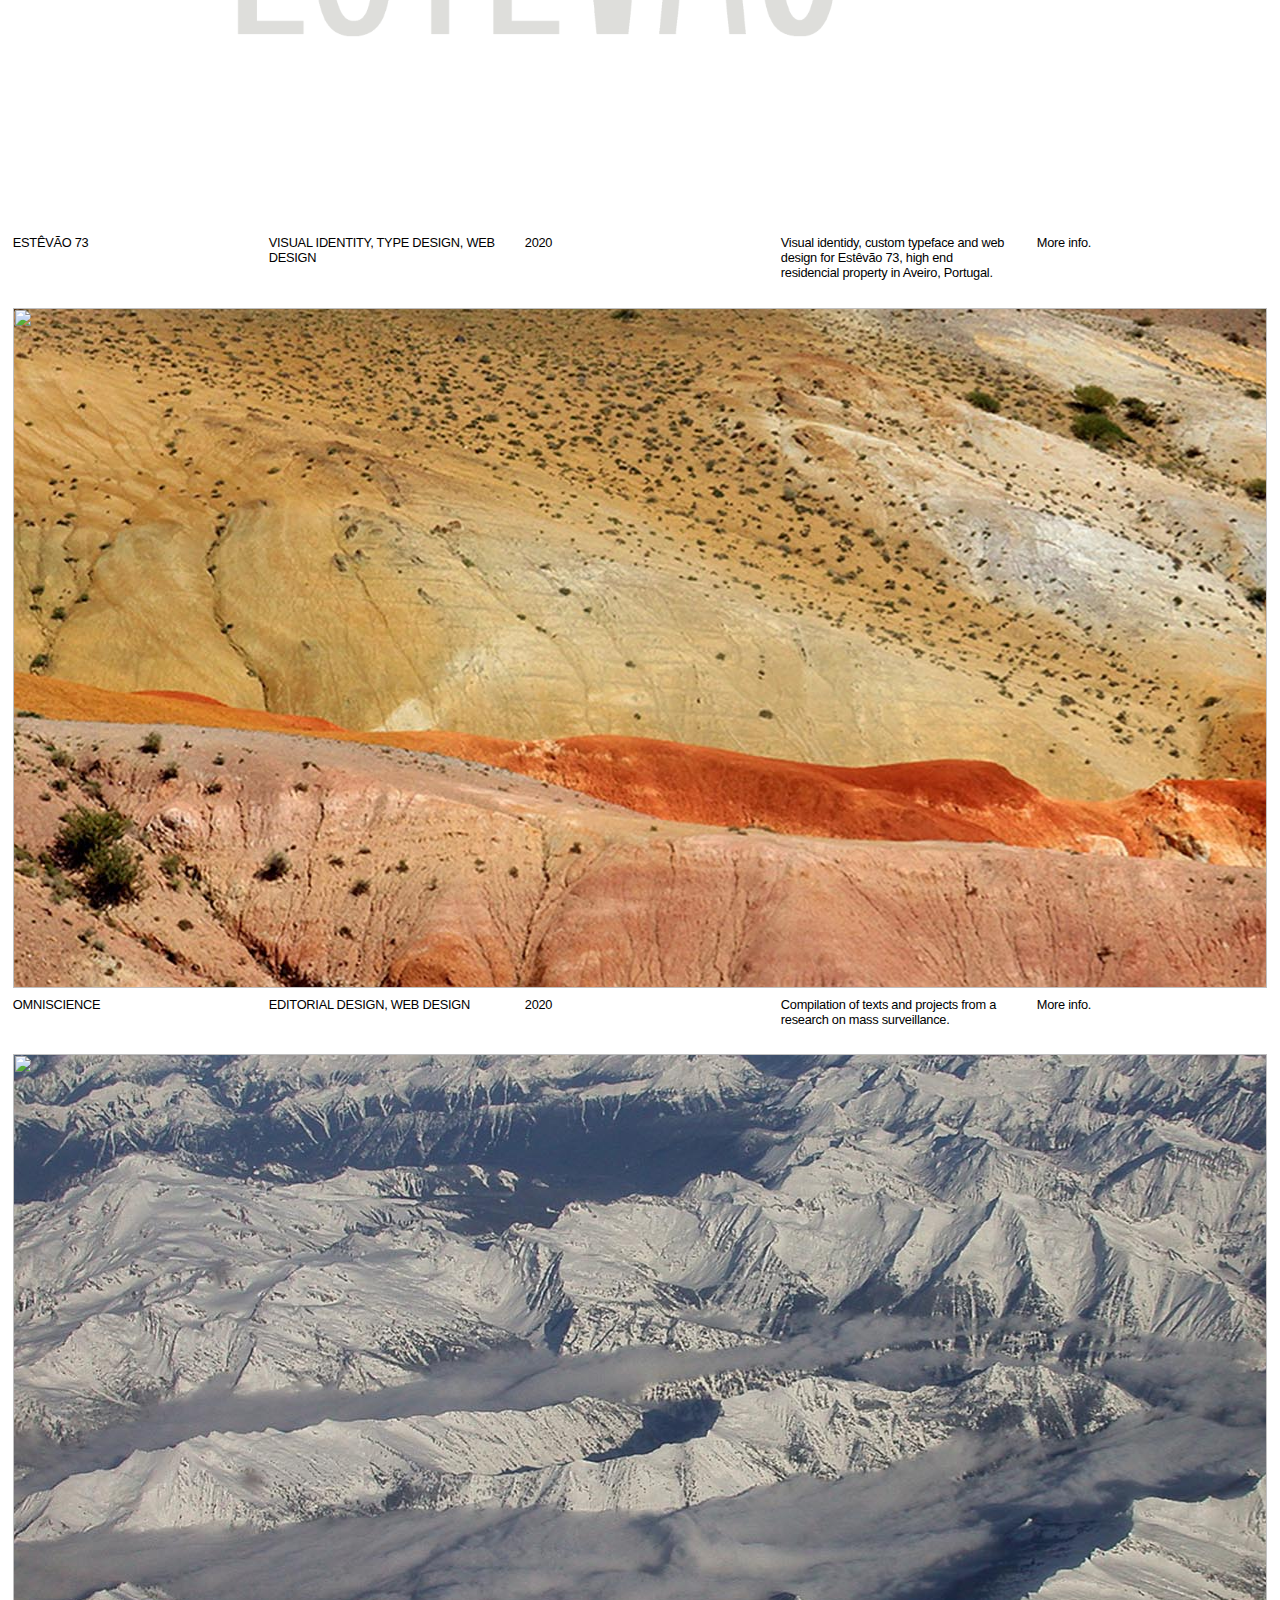
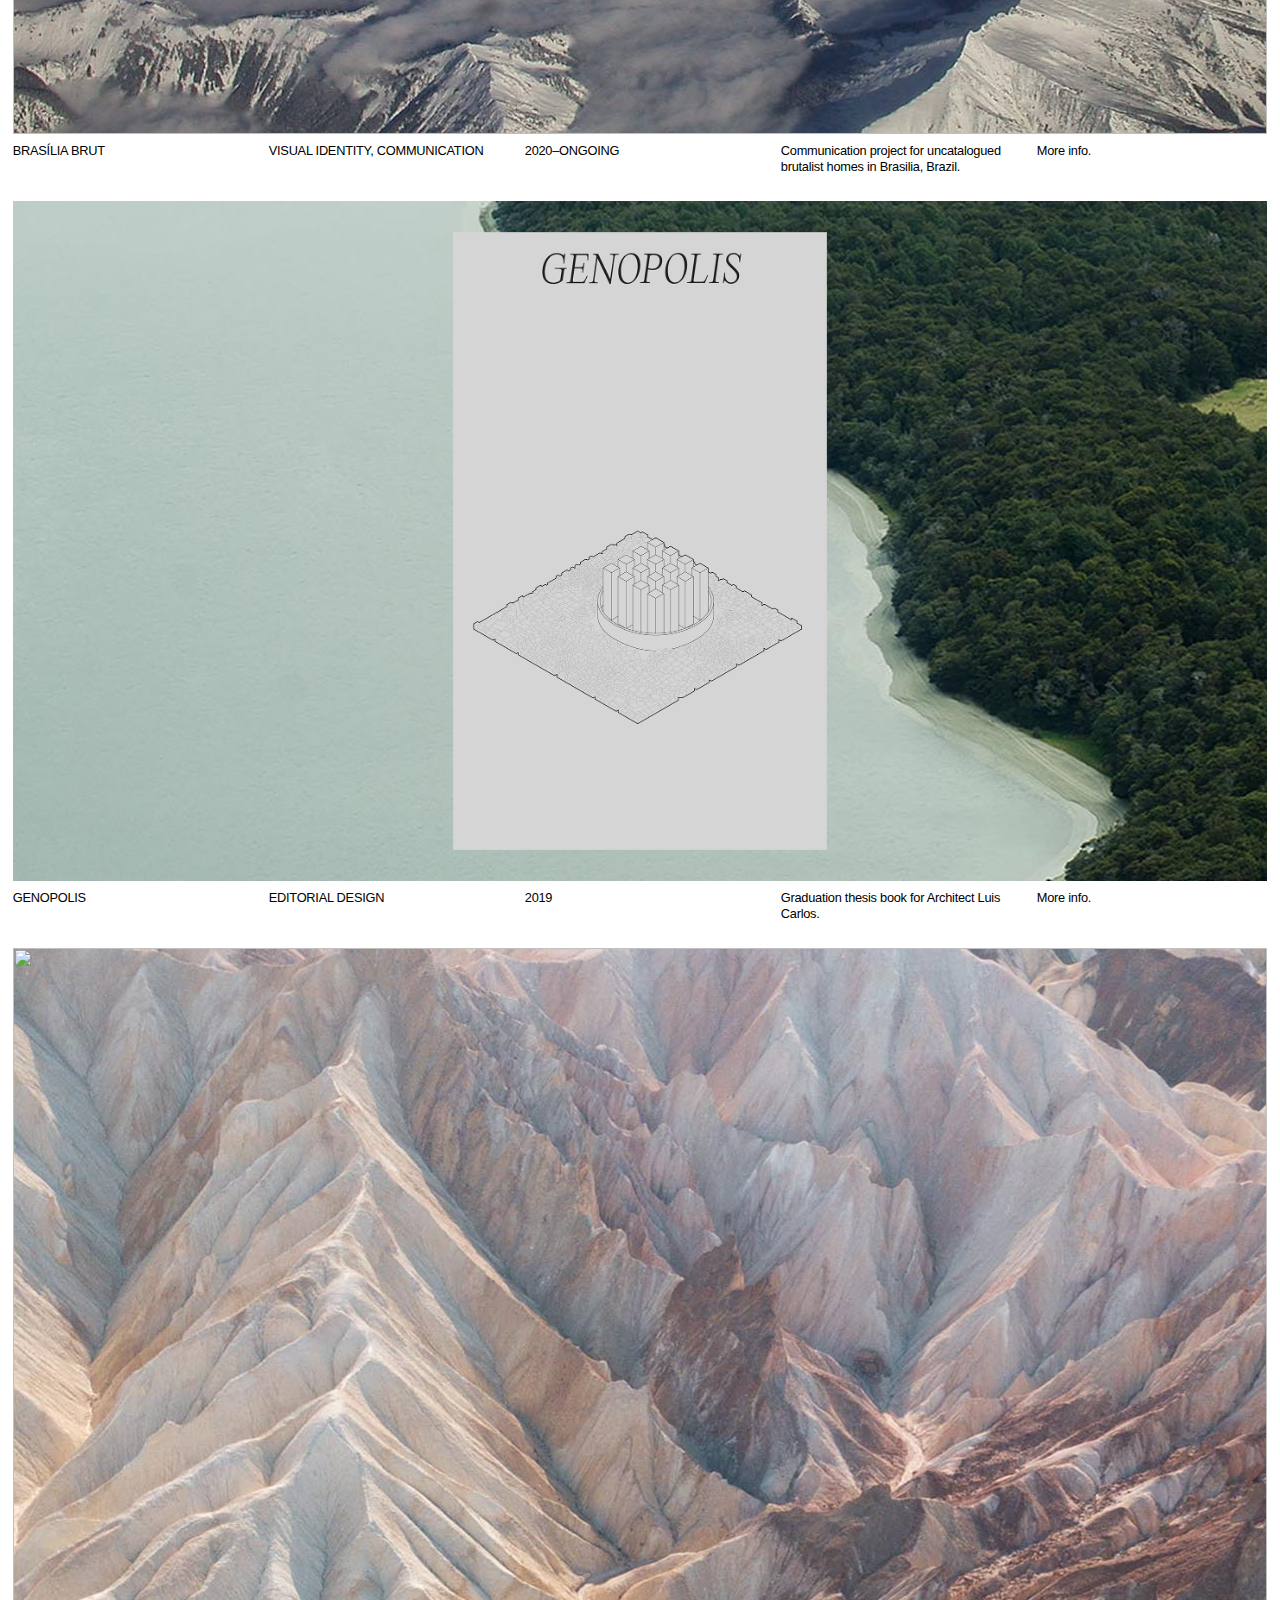
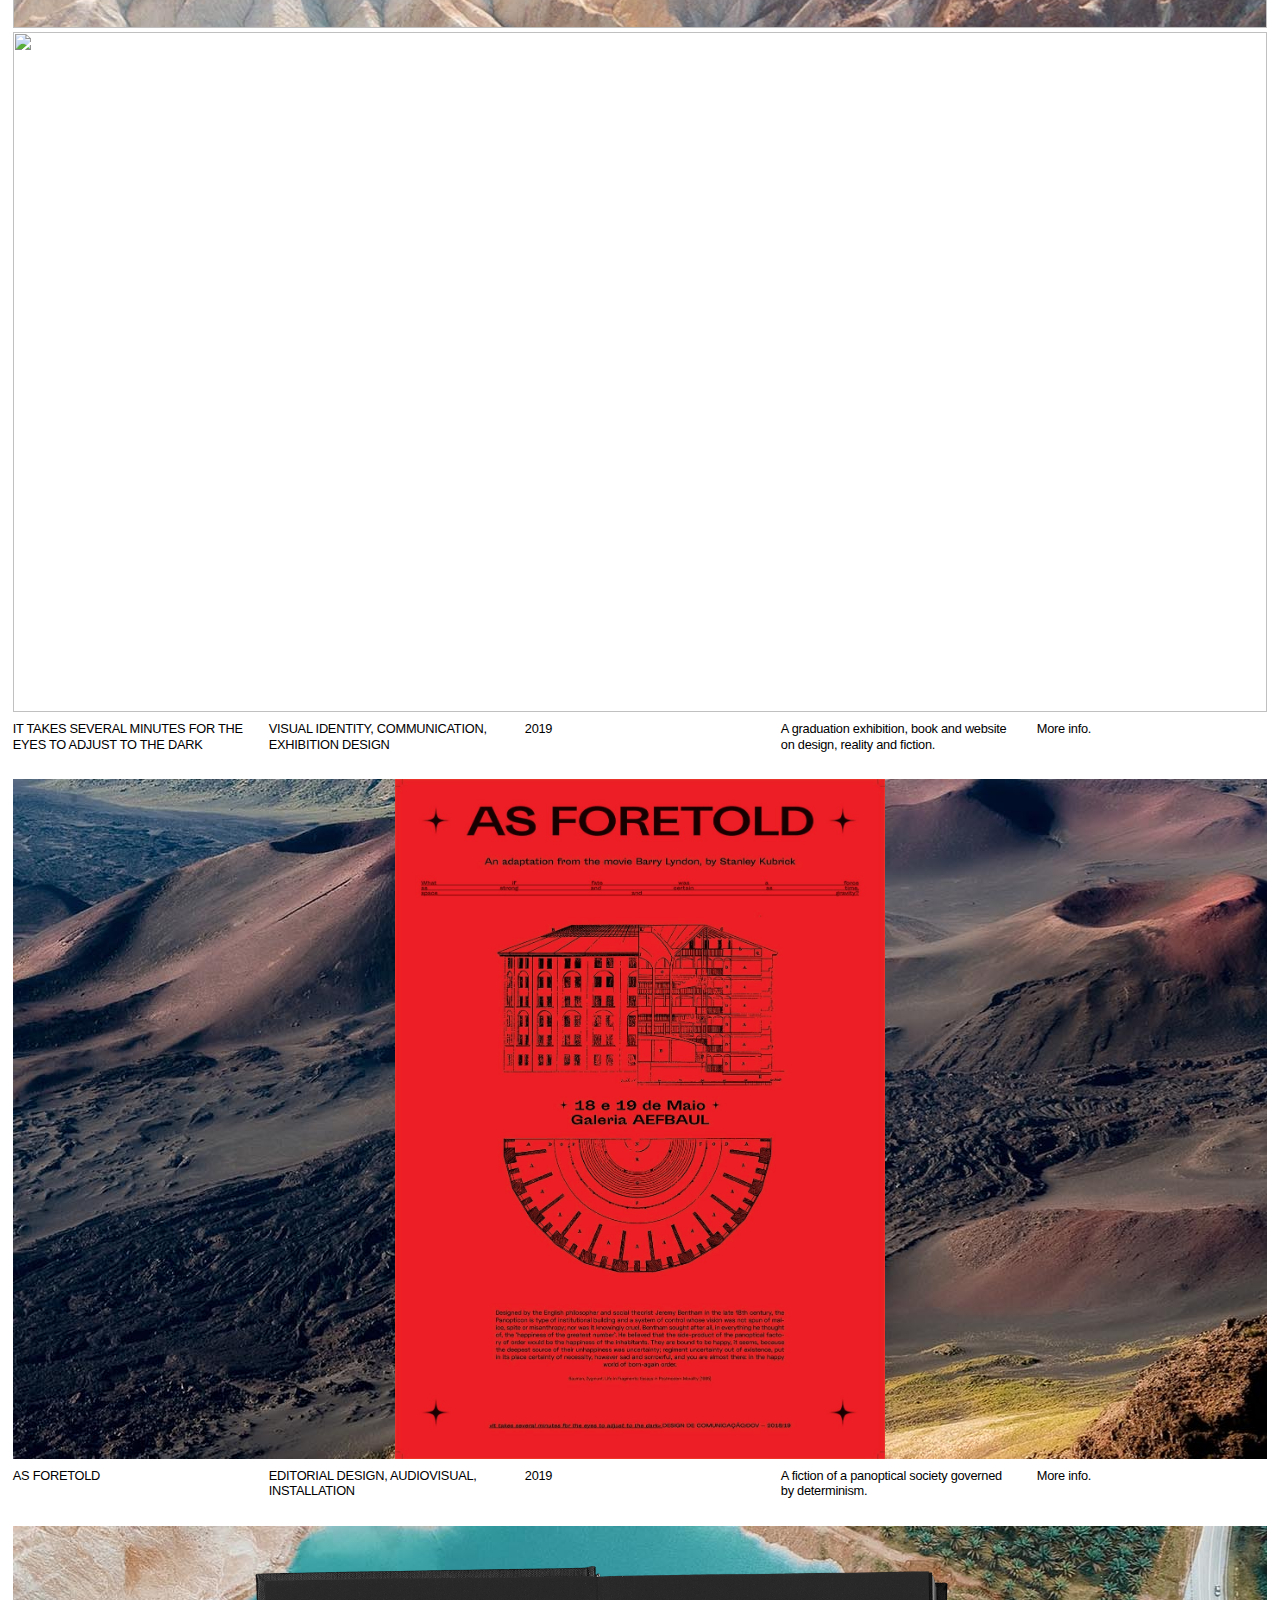
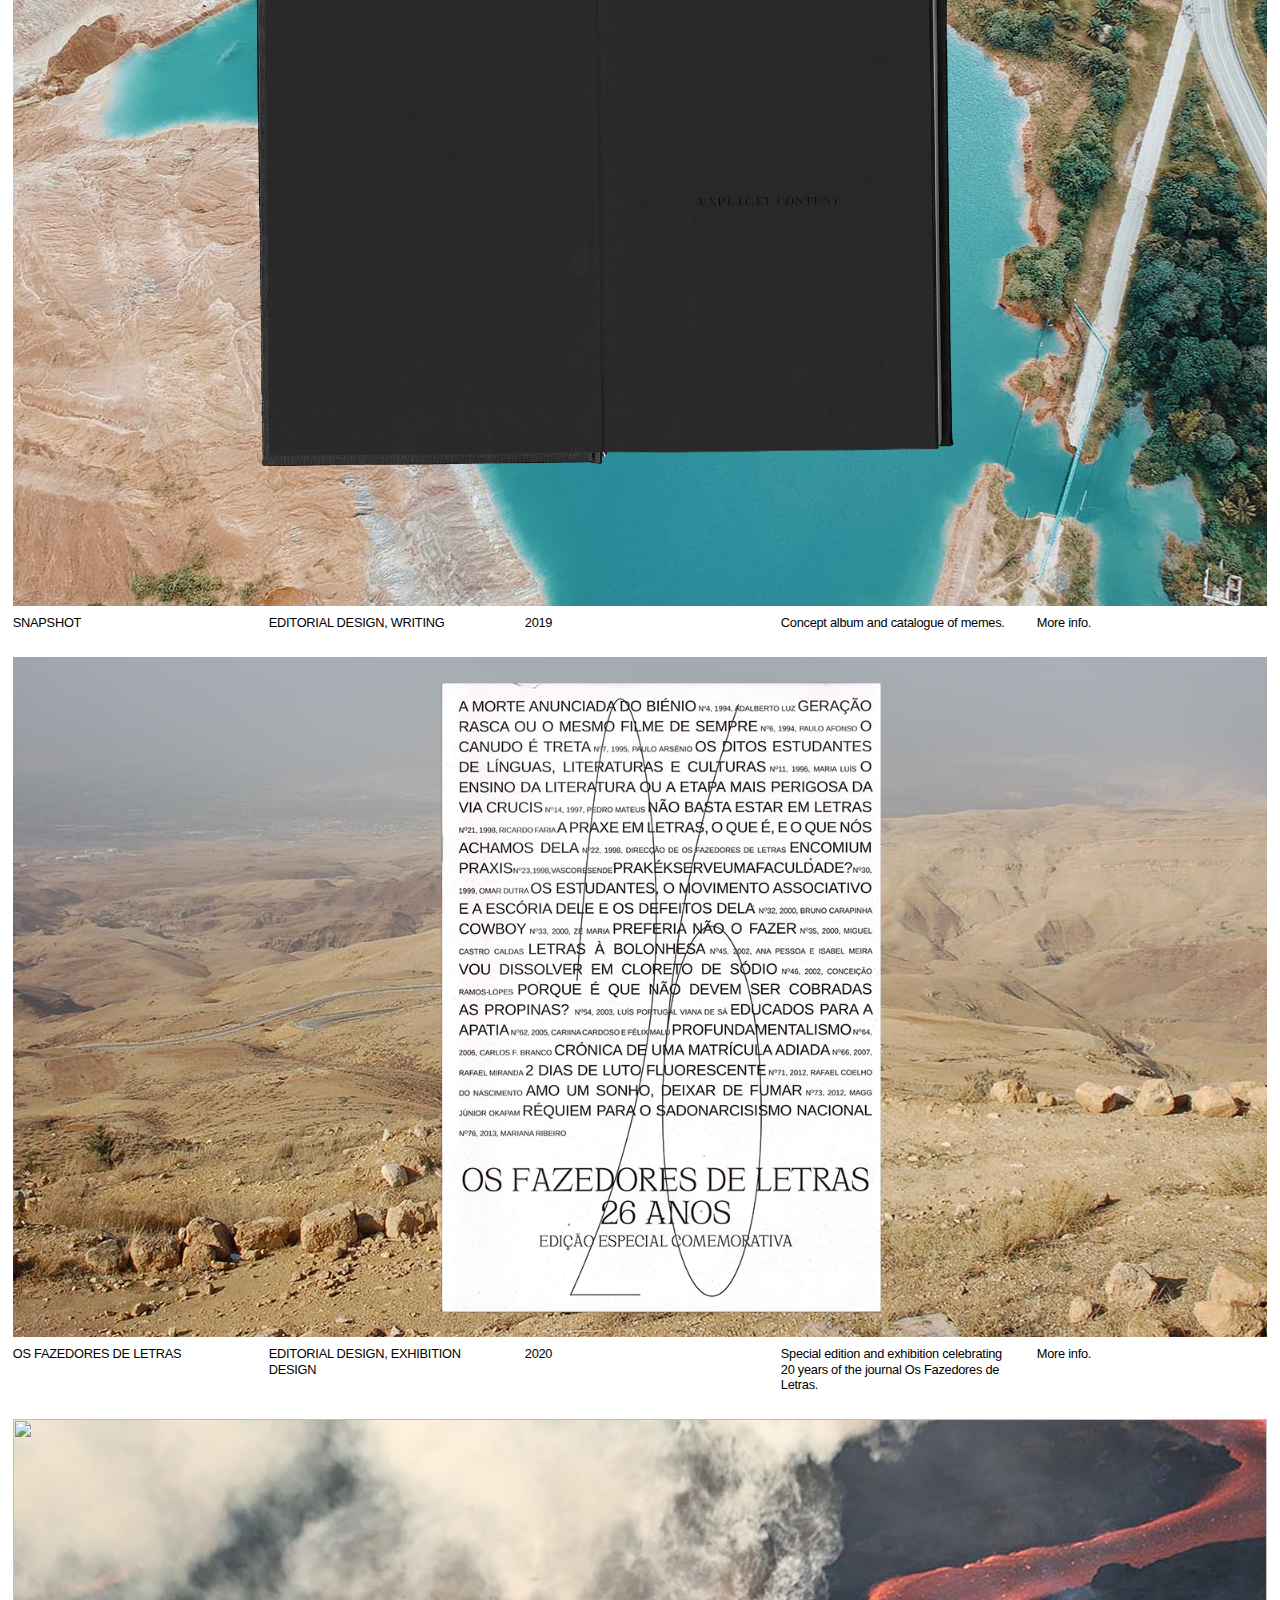
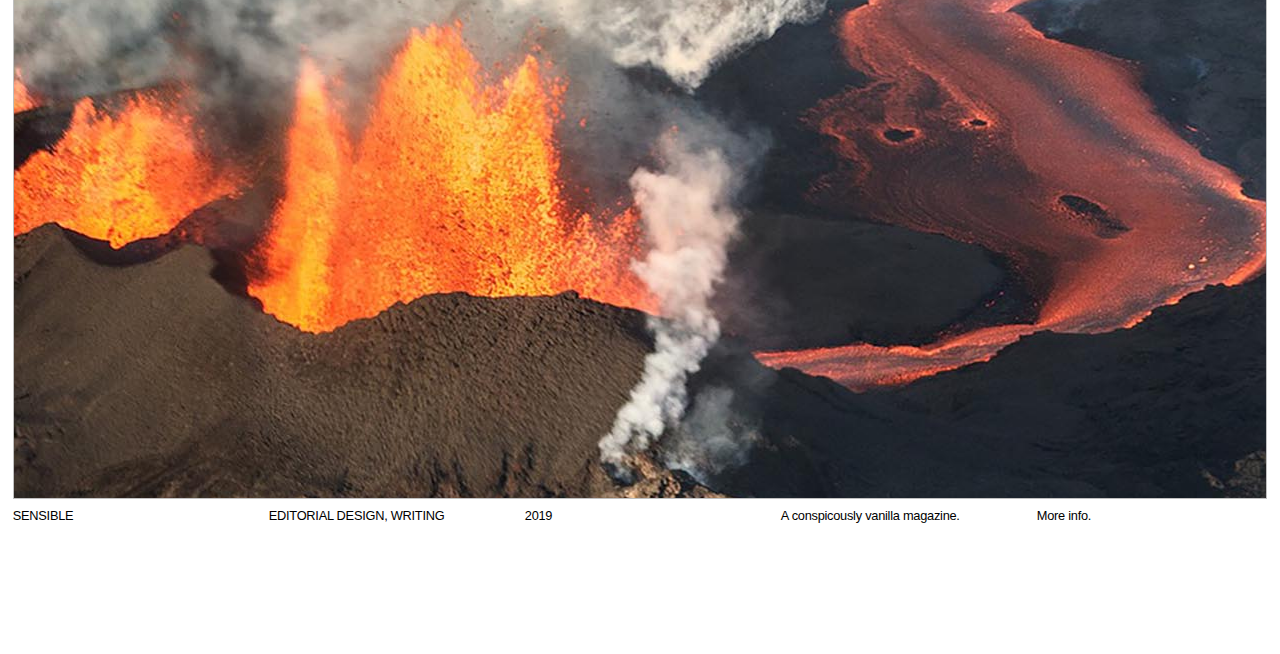
==== commit 765939bd: "Update index.html" ====
--- a/index.html
+++ b/index.html
@@ -72,7 +72,7 @@
         <!--FOTI-->
         <div id="projB">
             <div id="teste">
-                <img src="projects/14-FOTI/00.png" id="gallery-contain14" class="image_view" onclick="changeImage14()">
+                <img src="14-FOTI/00.png" id="gallery-contain14" class="image_view" onclick="changeImage14()">
             </div>
 
             <div id="grid">
@@ -133,7 +133,7 @@
                 Igor Jesus
                 <br><br>
                 EXHIBITION PHOTOGRAPHY<br>
-                Pedro Magalhães<br><br>
+                Pedro Magalhães<br><br>
                 With the support of Criatório programme for Visual Arts and Curating.
                 
             </div>
@@ -141,8 +141,8 @@
 
         <!--CUIDAR-->
         <div id="projB">
-            <img src="projects/13-cuidar/00.png" id="gallery-contain13" class="image_view" onclick="changeImage13()">
-            <img src="projects/13-cuidar/galeria/00.png" id="gallery-cover13" class="image_view"
+            <img src="13-cuidar/00.png" id="gallery-contain13" class="image_view" onclick="changeImage13()">
+            <img src="13-cuidar/galeria/00.png" id="gallery-cover13" class="image_view"
                 onclick="changeImage133()">
 
             <div id="grid">
@@ -233,7 +233,7 @@
 
         <!--RIFE MAGAZINE-->
         <div id="projB">
-            <img src="projects/12-Rife/00.png" id="gallery-contain12" class="image_view" onclick="changeImage12()">
+            <img src="12-Rife/00.png" id="gallery-contain12" class="image_view" onclick="changeImage12()">
 
             <div id="grid">
                 <div id="techs">
@@ -315,7 +315,7 @@
 
         <!--HC-->
         <div id="projB">
-            <img src="projects/11-HC/00.png" id="gallery-contain11" class="image_view" onclick="changeImage11()">
+            <img src="11-HC/00.png" id="gallery-contain11" class="image_view" onclick="changeImage11()">
 
             <div id="grid">
                 <div id="techs">
@@ -370,7 +370,7 @@
 
         <!--AA-->
         <div id="projB">
-            <img src="projects/10-AA/00.png" id="gallery-contain10" class="image_view" onclick="changeImage10()">
+            <img src="10-AA/00.png" id="gallery-contain10" class="image_view" onclick="changeImage10()">
 
             <div id="grid">
                 <div id="techs">
@@ -411,8 +411,8 @@
 
         <!--UNEXPECTEDLY ABSENT-->
         <div id="projB">
-            <img src="projects/09-unexpabsent/00.png" id="gallery-contain09" class="image_view" onclick="changeImage09()">
-            <img src="projects/09-unexpabsent/promo.gif" id="gallery-cover09">
+            <img src="09-unexpabsent/00.png" id="gallery-contain09" class="image_view" onclick="changeImage09()">
+            <img src="09-unexpabsent/promo.gif" id="gallery-cover09">
 
             <div id="grid">
                 <div id="techs">
@@ -464,7 +464,7 @@
 
         <!--E73-->
         <div id="projB">
-            <img src="projects/08-E73/00.png" id="gallery-contain08" class="image_view" onclick="changeImage08()">
+            <img src="08-E73/00.png" id="gallery-contain08" class="image_view" onclick="changeImage08()">
 
             <div id="grid">
                 <div id="techs">
@@ -497,7 +497,7 @@
 
         <!--OMNISCIENCE-->
         <div id="projB">
-            <img src="projects/07-omniscience/00.png" id="gallery-contain07" class="image_view"
+            <img src="07-omniscience/00.png" id="gallery-contain07" class="image_view"
                 onclick="changeImage07()">
 
             <div id="grid">
@@ -537,7 +537,7 @@
 
         <!--BSB BRUT-->
         <div id="projB">
-            <img src="projects/06-brasiliabrut/00.png" id="gallery-contain06" class="image_view"
+            <img src="06-brasiliabrut/00.png" id="gallery-contain06" class="image_view"
                 onclick="changeImage06()">
 
             <div id="grid">
@@ -573,7 +573,7 @@
 
         <!--GENOPOLIS-->
         <div id="projB">
-            <img src="projects/05-genopolis/00.png" id="gallery-contain05" class="image_view" onclick="changeImage05()">
+            <img src="05-genopolis/00.png" id="gallery-contain05" class="image_view" onclick="changeImage05()">
 
             <div id="grid">
                 <div id="techs">
@@ -603,9 +603,9 @@
 
         <!--SEVERAL MINUTES-->
         <div id="projB">
-            <img src="projects/04-severalminutes/00.png" id="gallery-contain04" class="image_view"
+            <img src="04-severalminutes/00.png" id="gallery-contain04" class="image_view"
                 onclick="changeImage04()">
-            <img src="projects/04-severalminutes/galeria/00.png" id="gallery-cover04" class="image_view"
+            <img src="04-severalminutes/galeria/00.png" id="gallery-cover04" class="image_view"
                 onclick="changeImage044()">
 
             <div id="grid">
@@ -686,7 +686,7 @@
 
         <!--AS FORETOLD-->
         <div id="projB">
-            <img src="projects/03-asforetold/00.png" id="gallery-contain03" class="image_view"
+            <img src="03-asforetold/00.png" id="gallery-contain03" class="image_view"
                 onclick="changeImage03()">
 
             <div id="grid">
@@ -732,7 +732,7 @@
 
         <!--SNAPSHOT-->
         <div id="projB">
-            <img src="projects/02-snapshot/00.png" id="gallery-contain02" class="image_view" onclick="changeImage02()">
+            <img src="02-snapshot/00.png" id="gallery-contain02" class="image_view" onclick="changeImage02()">
 
             <div id="grid">
                 <div id="techs">
@@ -832,7 +832,7 @@
 
         <!--FAZEDORES-->
         <div id="projB">
-            <img src="projects/01-fazedores/00.png" id="gallery-contain01" class="image_view" onclick="changeImage01()">
+            <img src="01-fazedores/00.png" id="gallery-contain01" class="image_view" onclick="changeImage01()">
 
             <div id="grid">
                 <div id="techs">
@@ -867,7 +867,7 @@
 
         <!--SENSIBLE-->
         <div id="projA">
-            <img src="projects/00-sensible/00.png" id="gallery-contain00" class="image_view" onclick="changeImage00()">
+            <img src="00-sensible/00.png" id="gallery-contain00" class="image_view" onclick="changeImage00()">
 
             <div id="grid">
                 <div id="techs">
@@ -942,4 +942,4 @@
         }
     }
 
-</script>+</script>
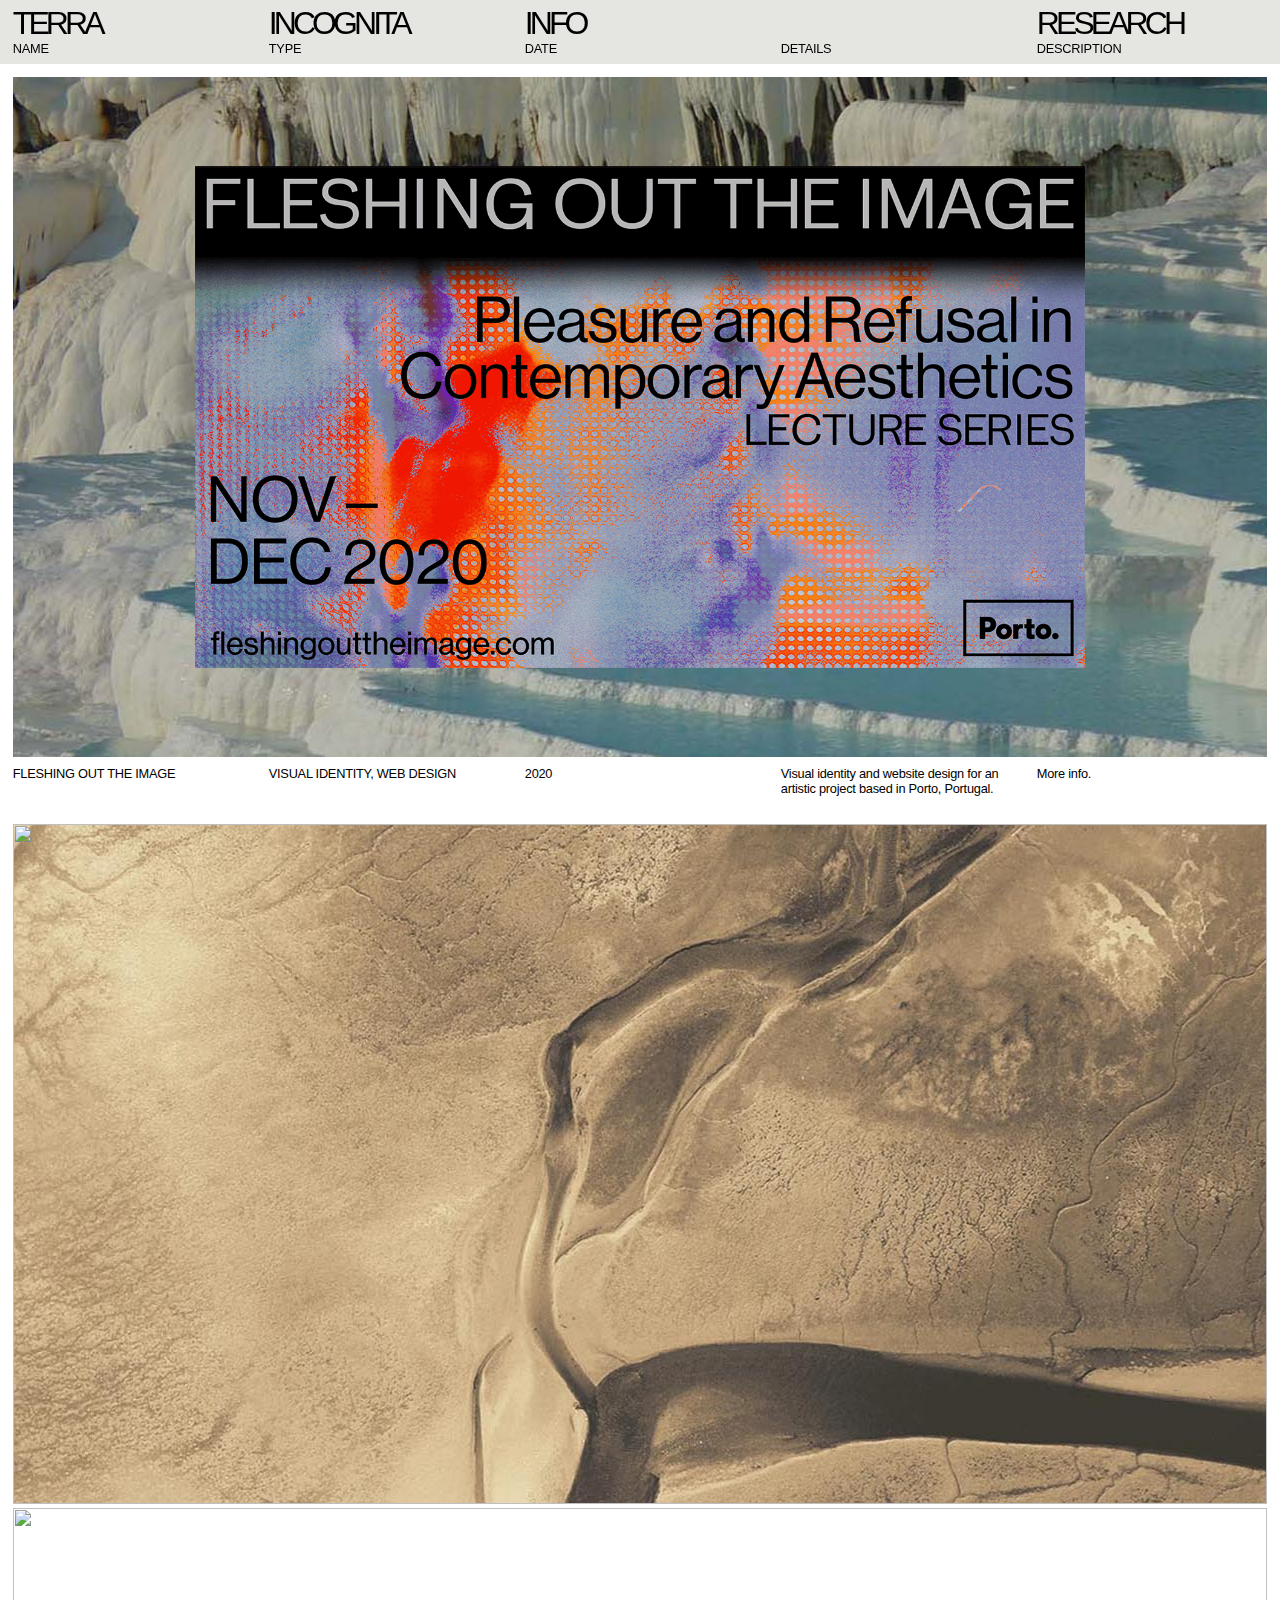
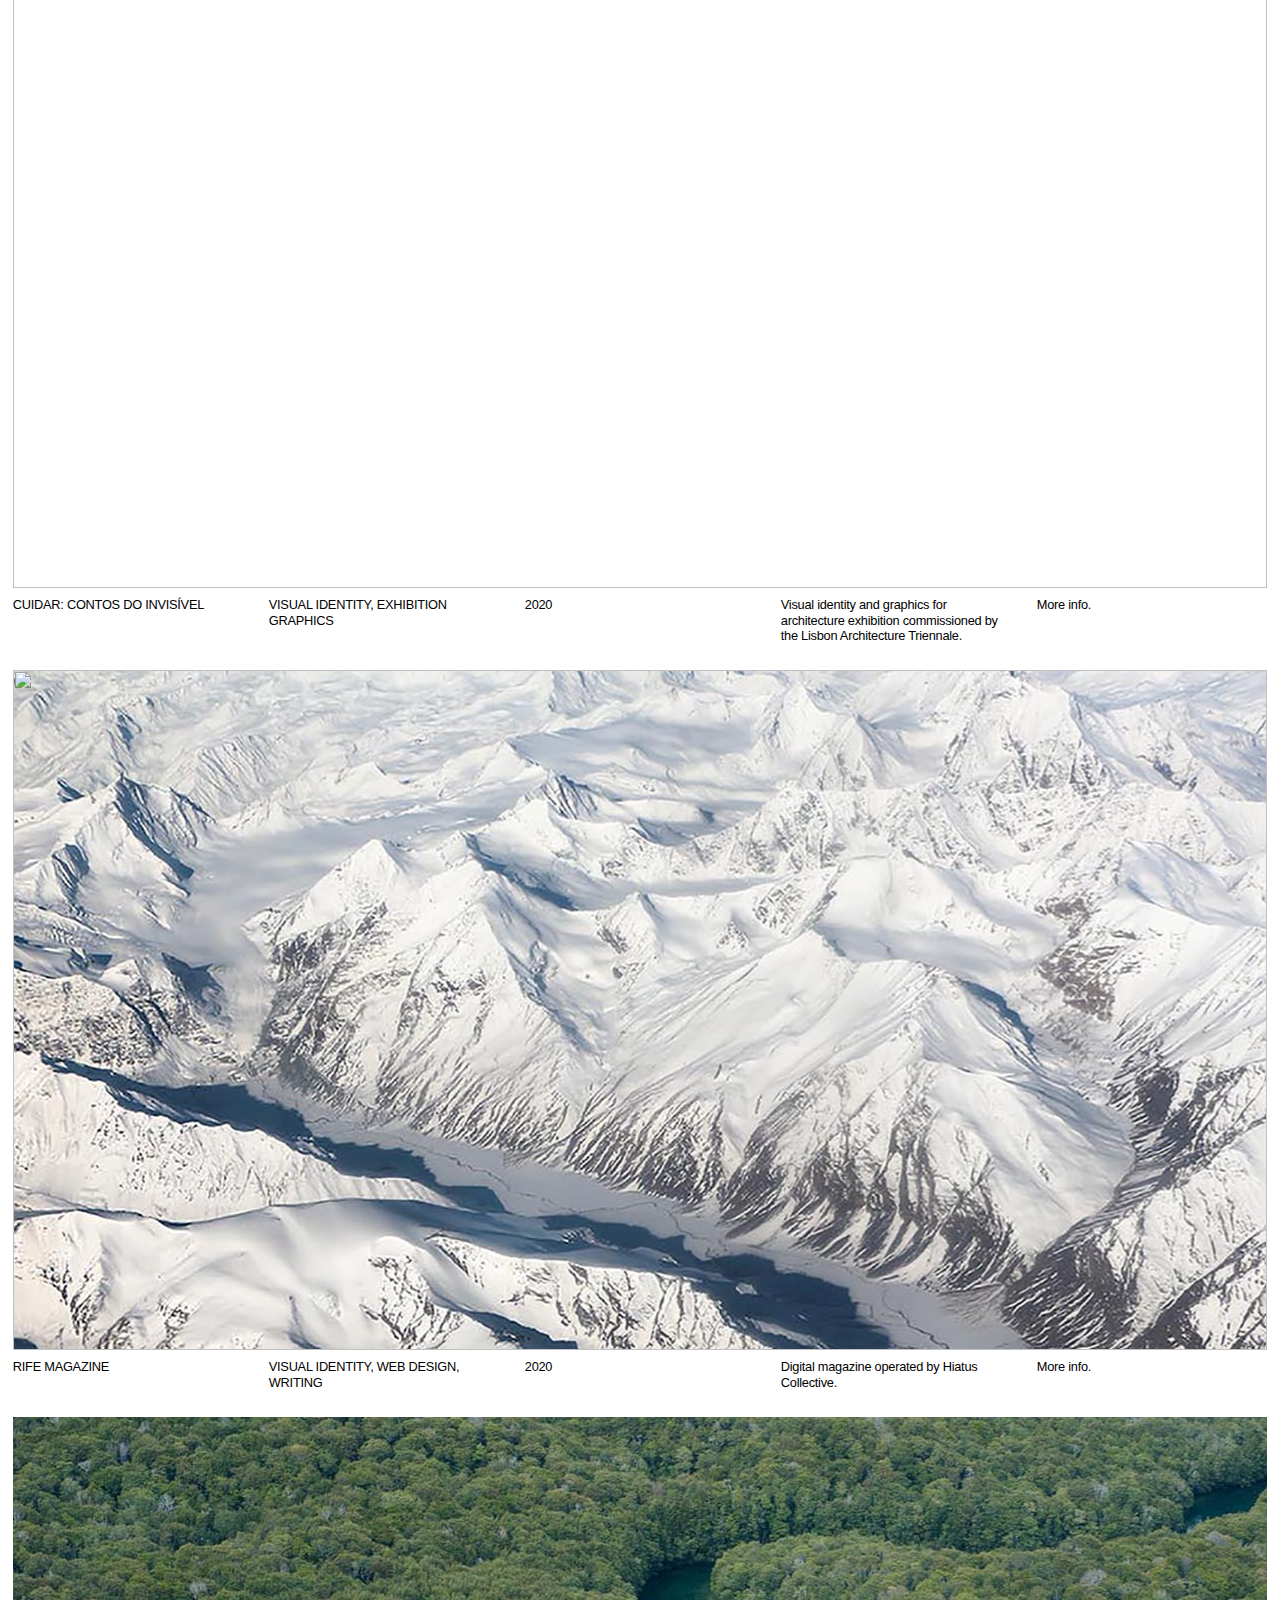
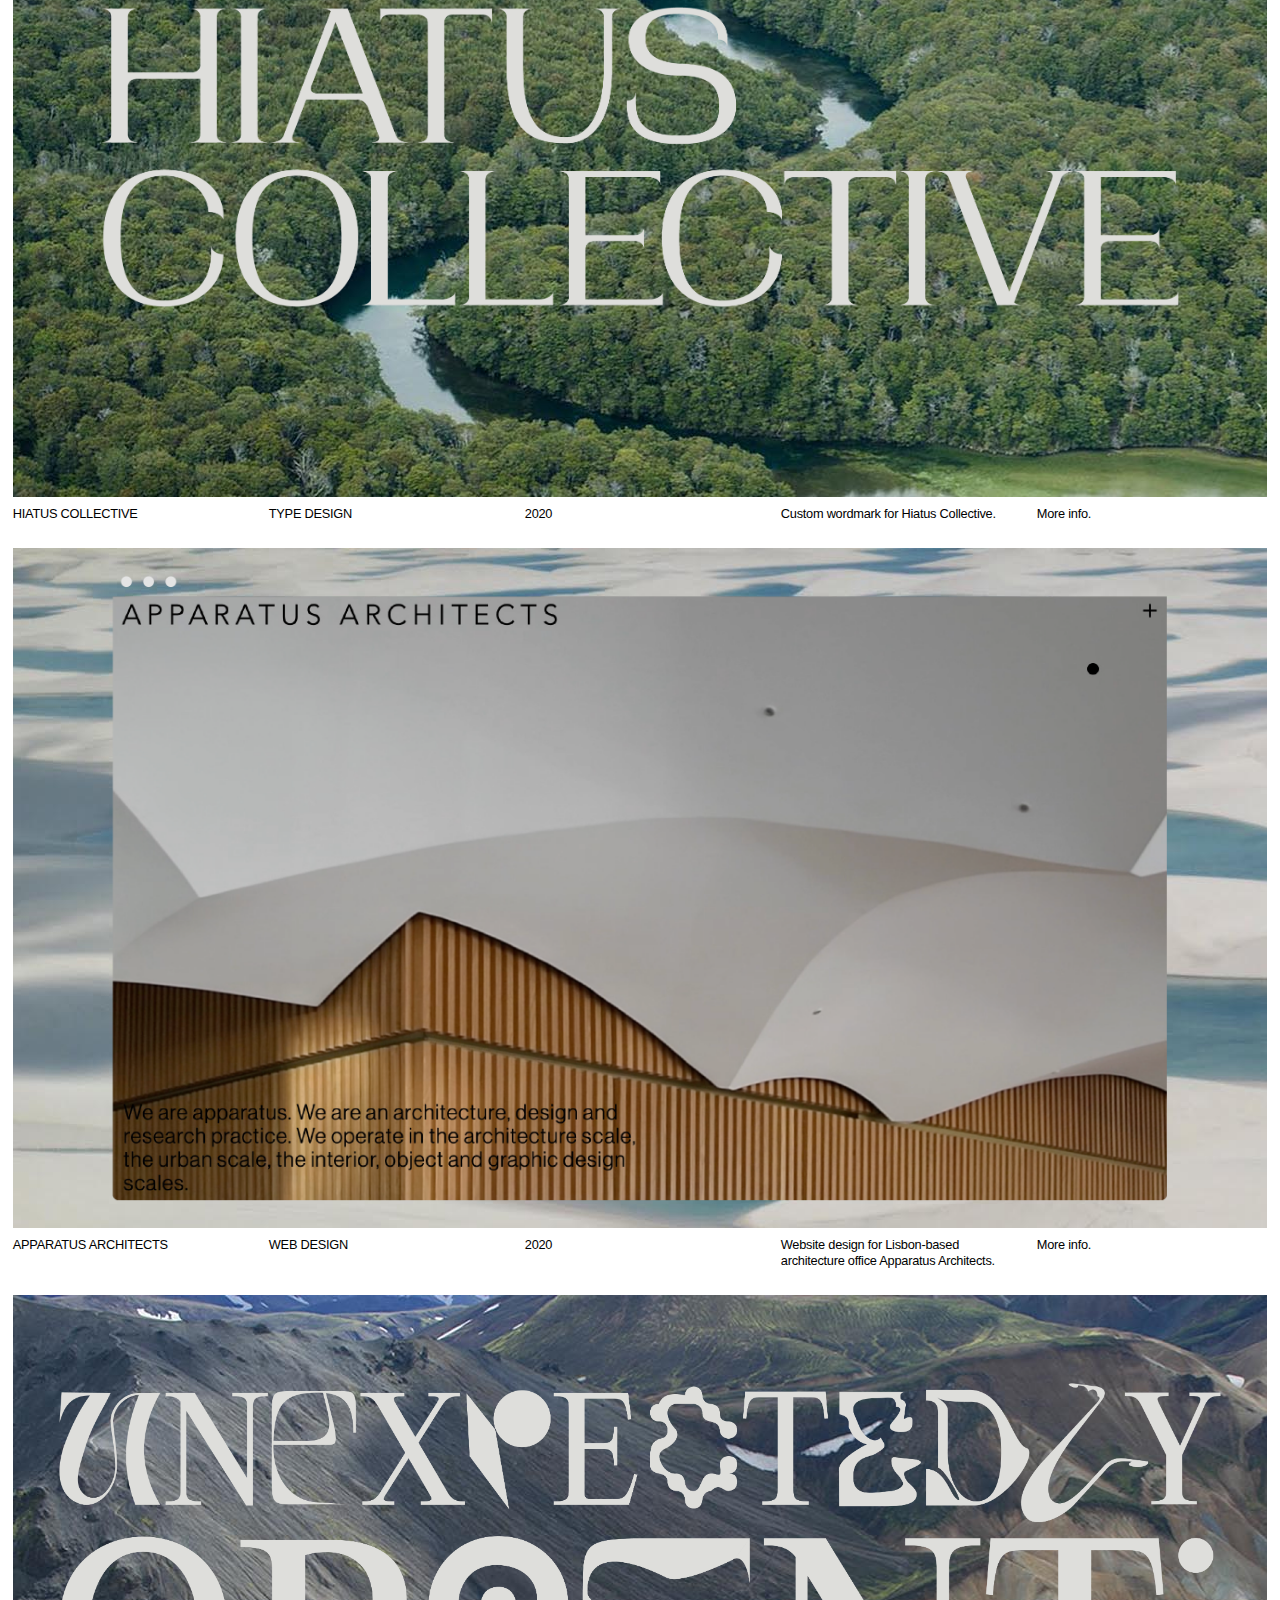
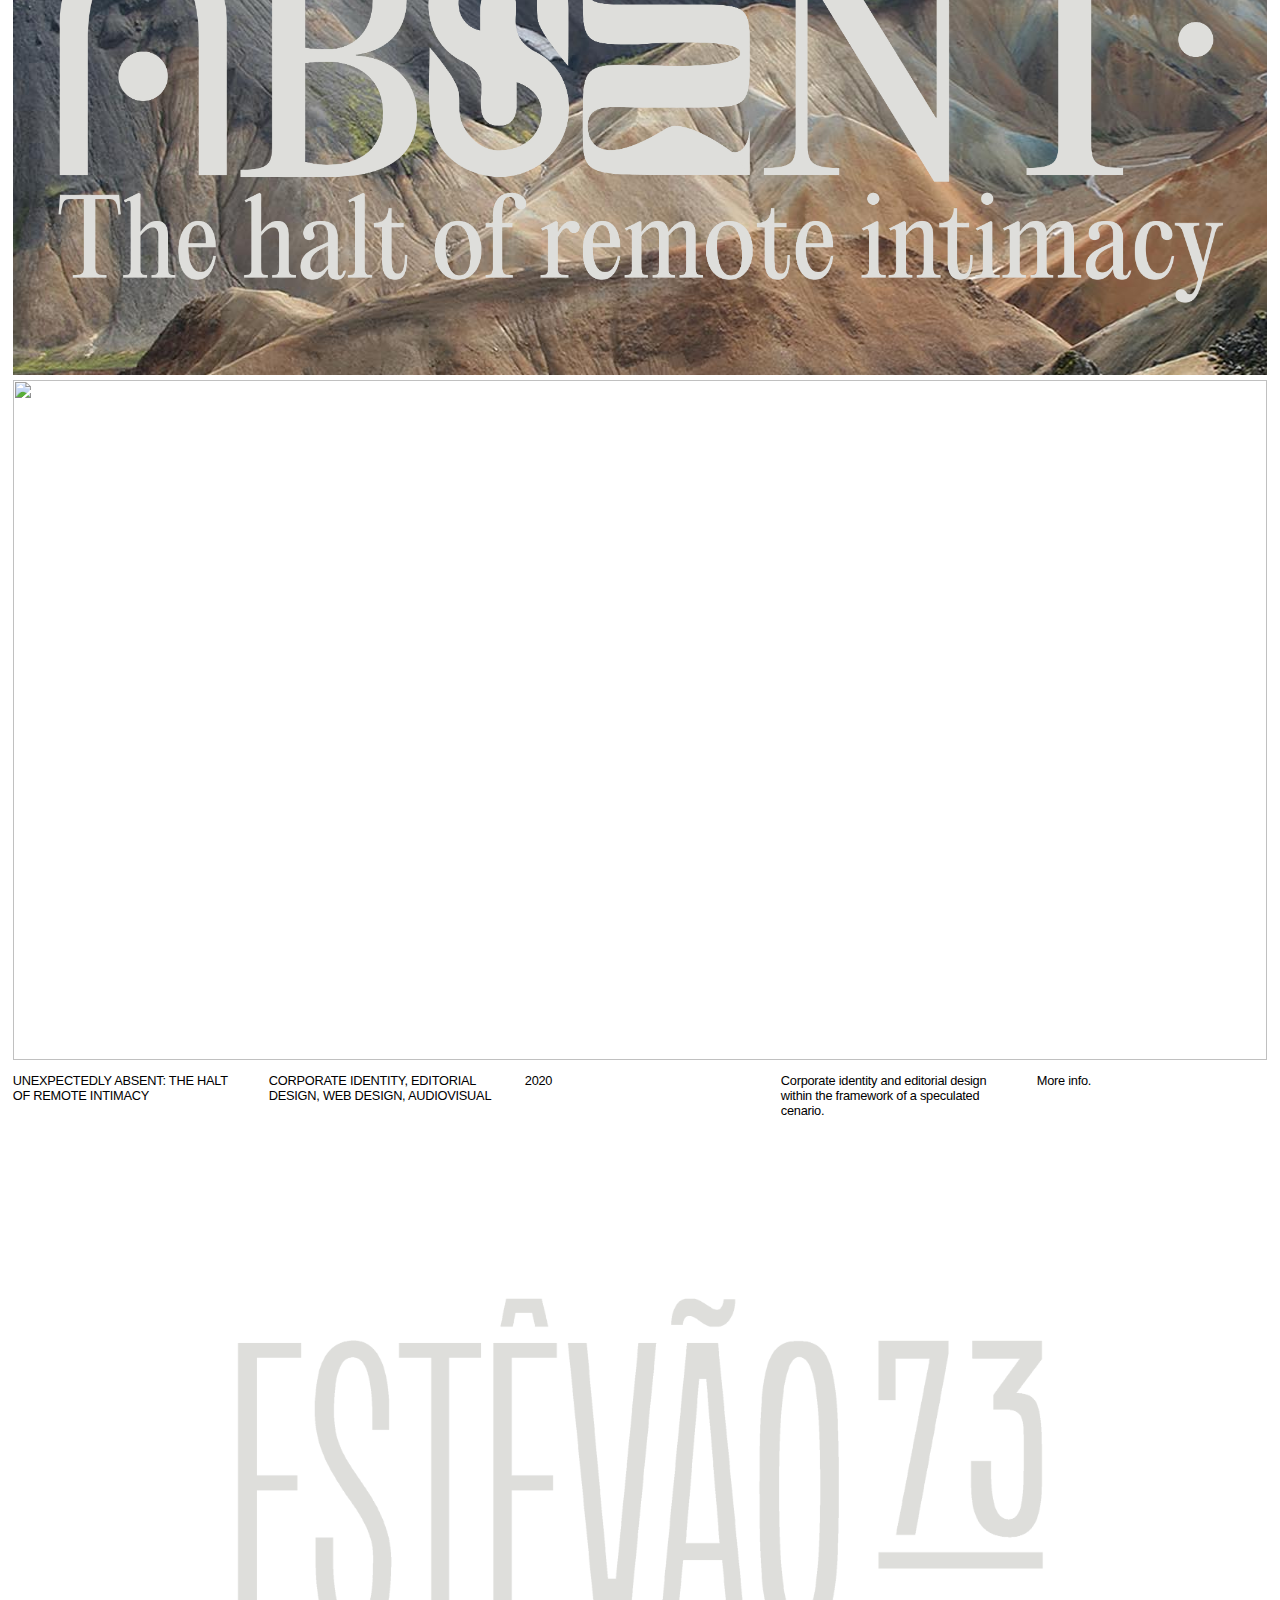
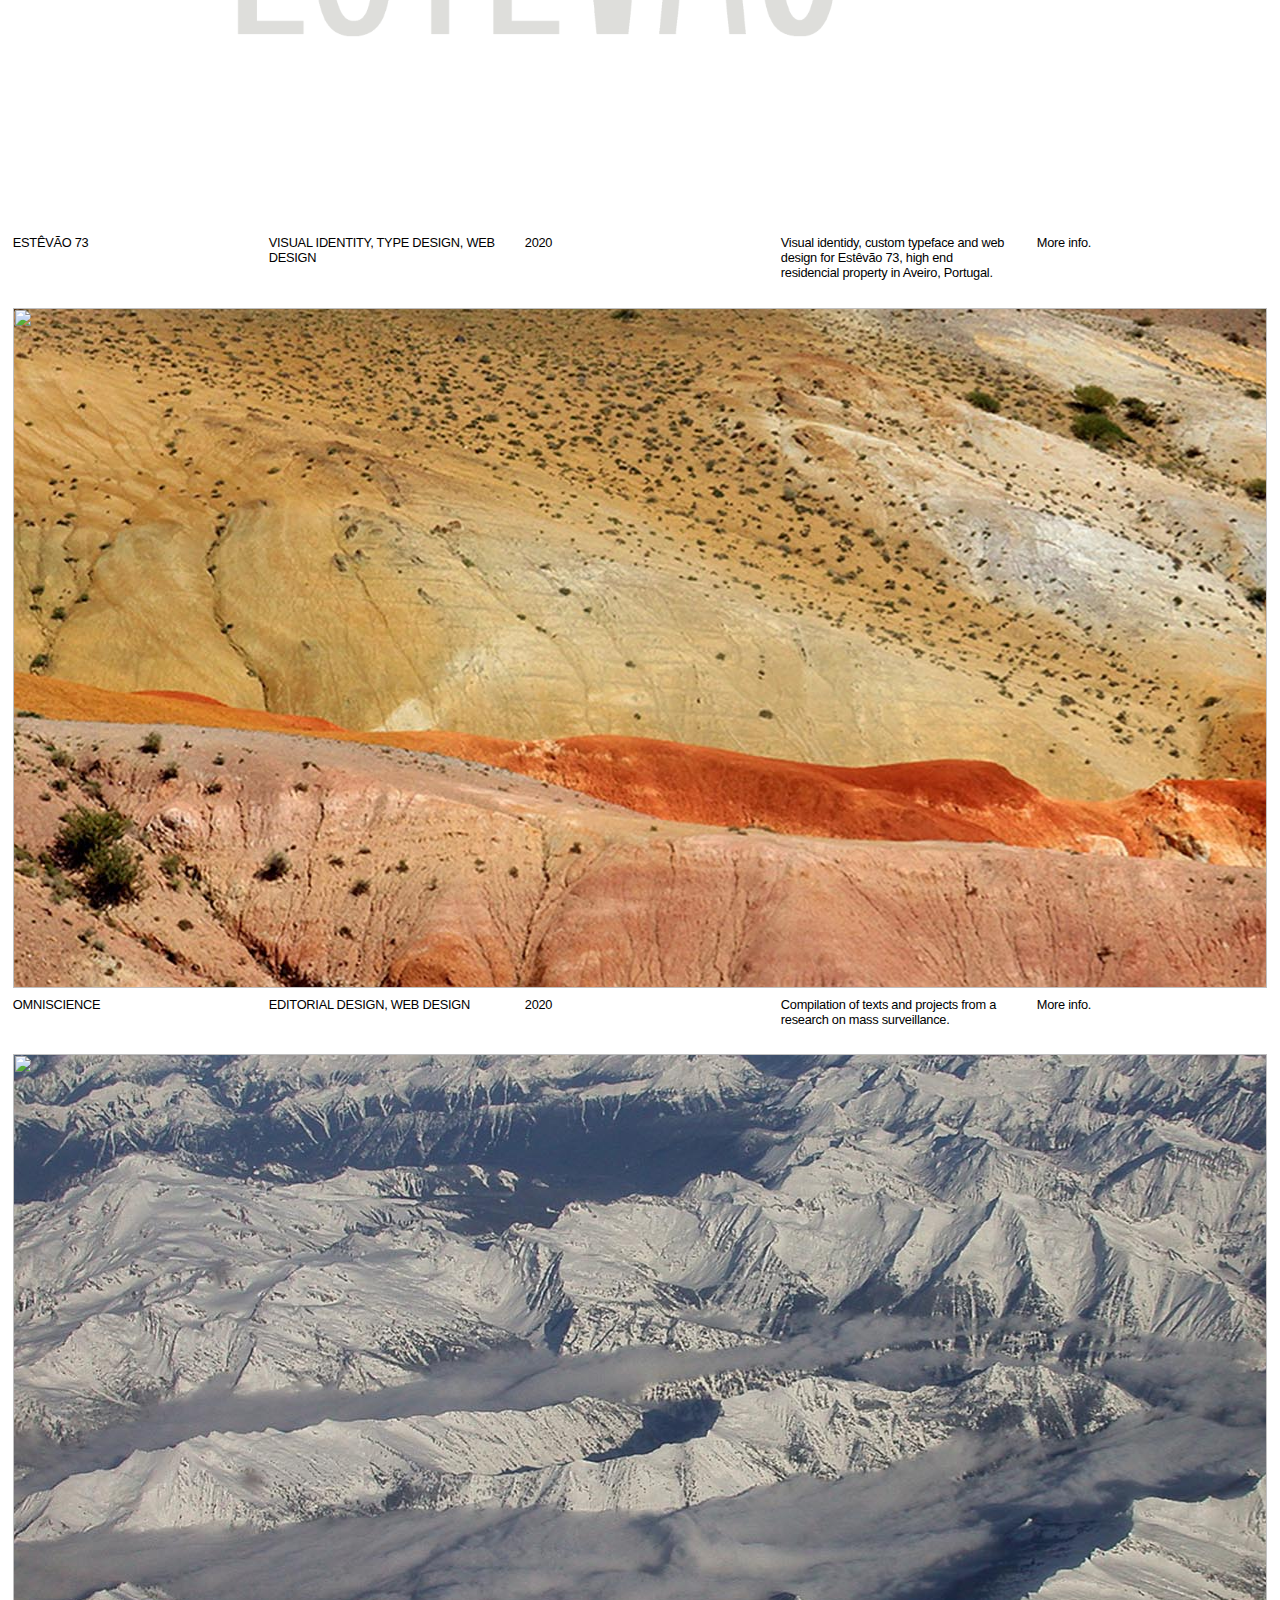
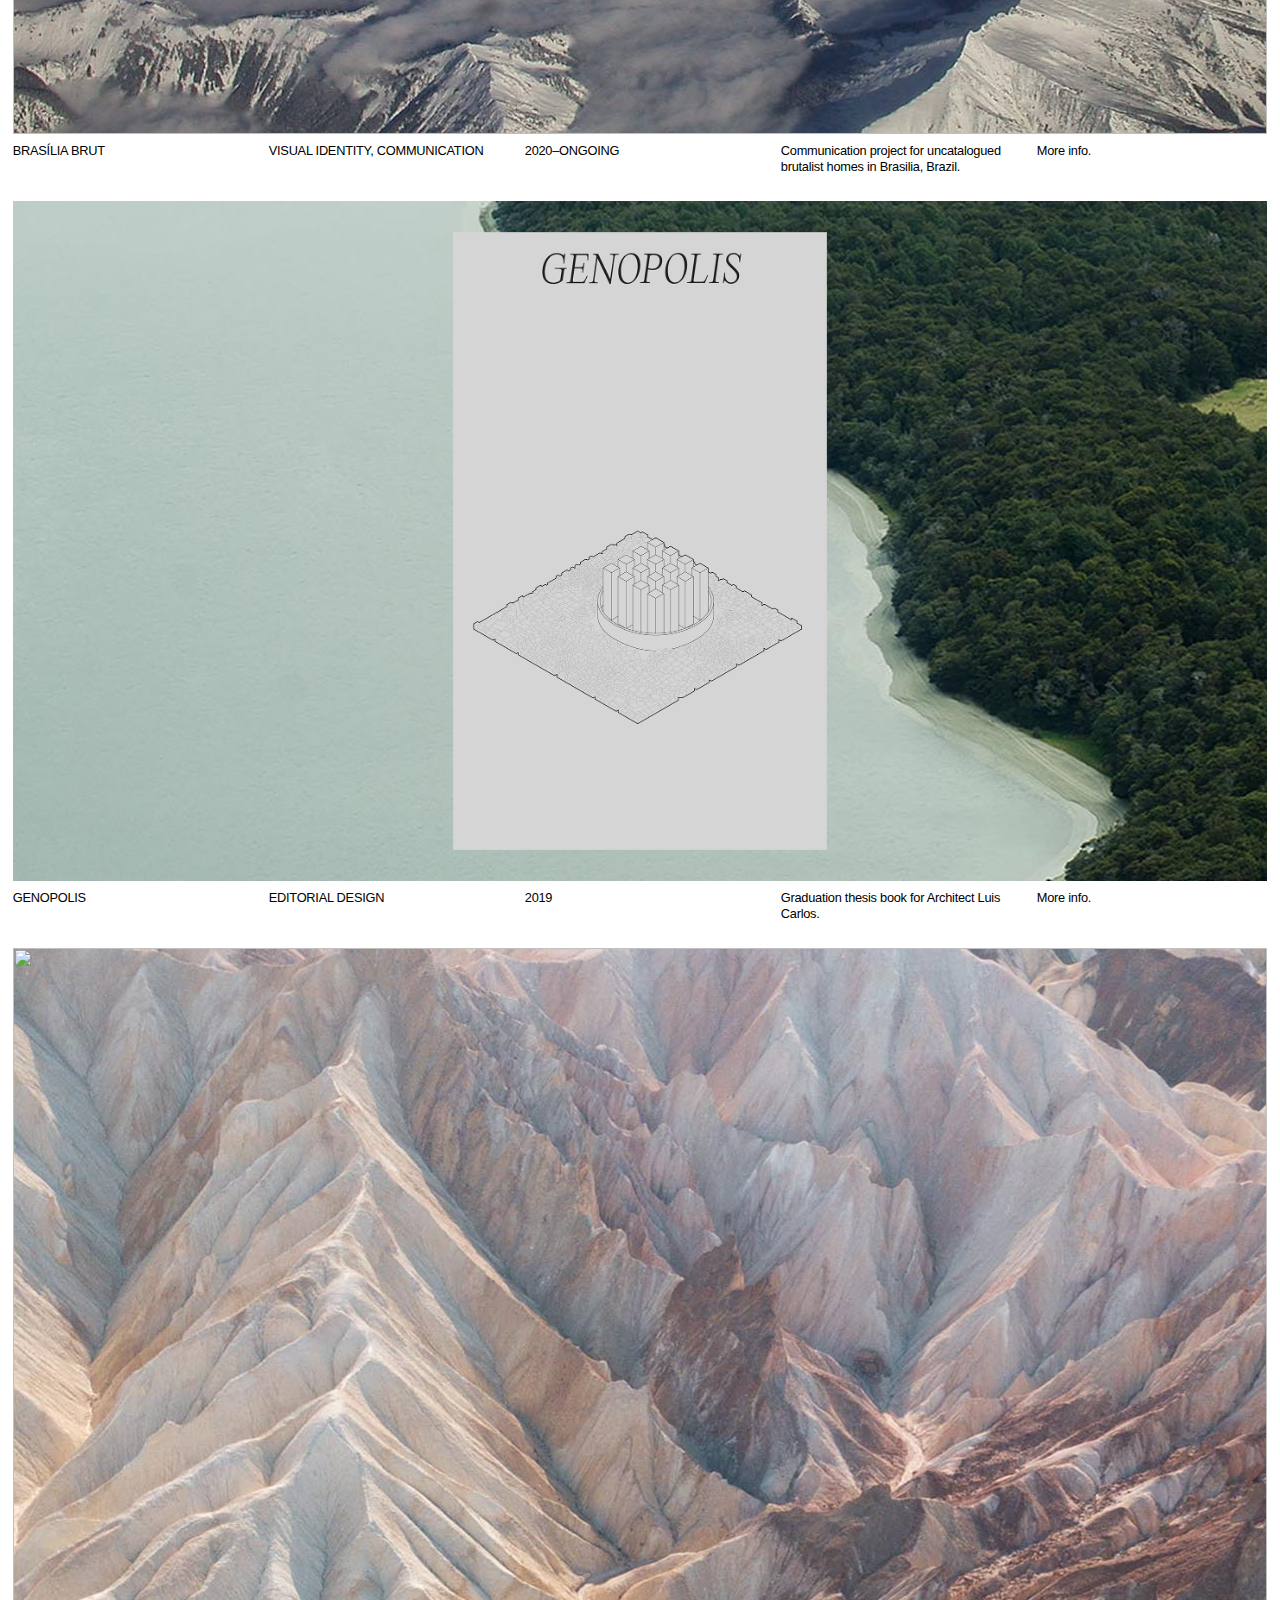
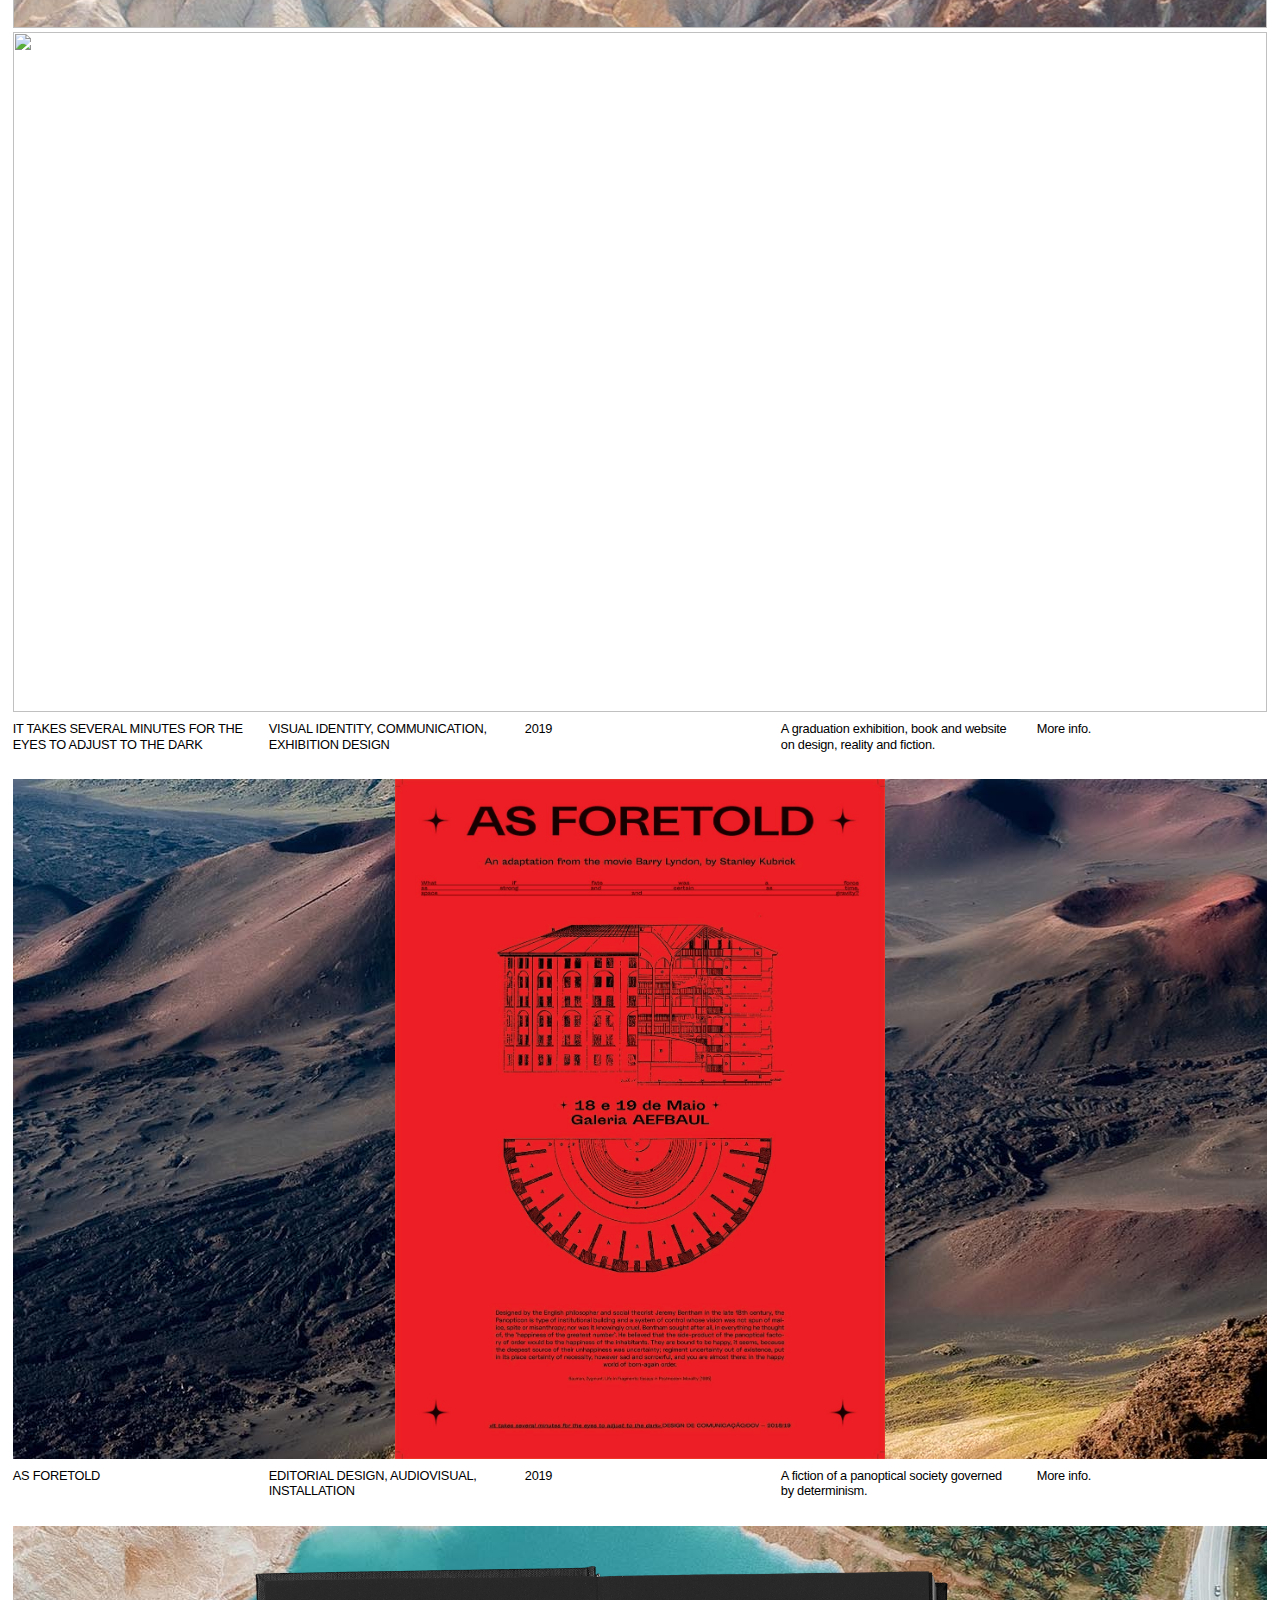
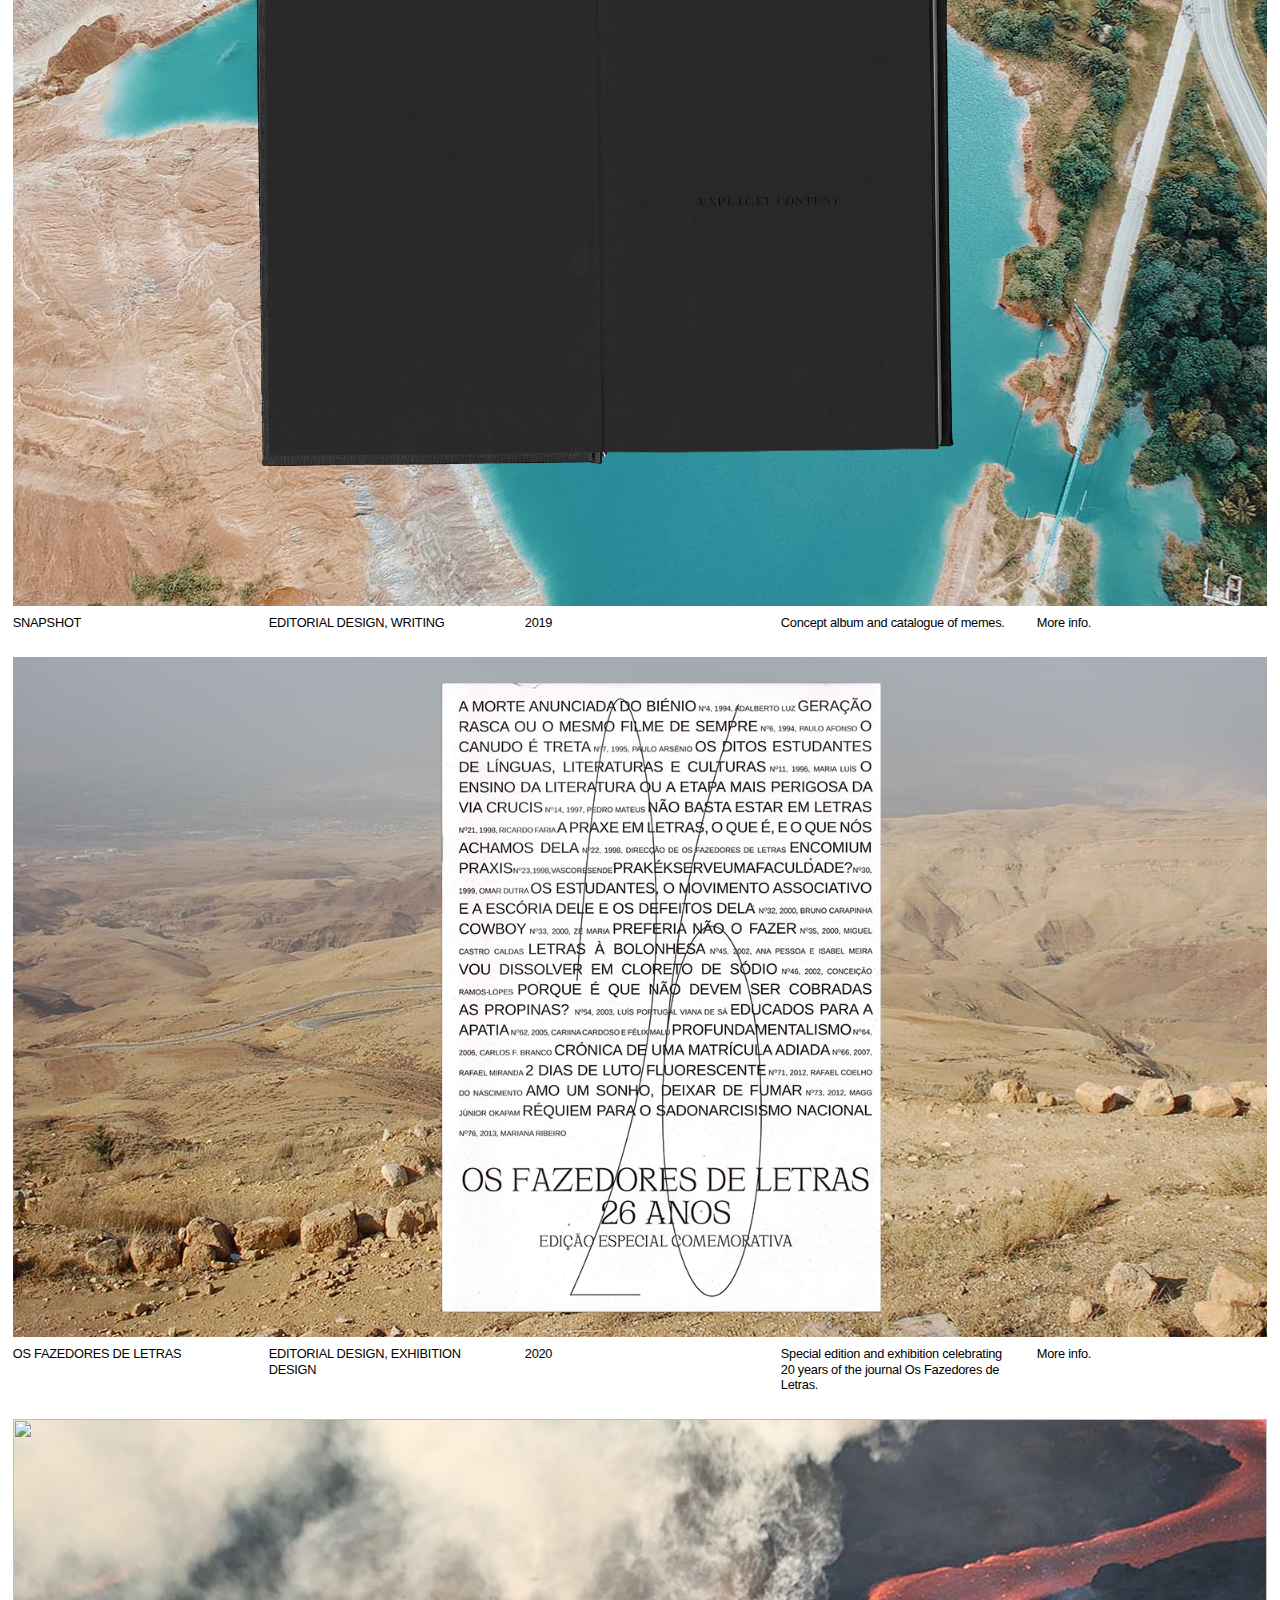
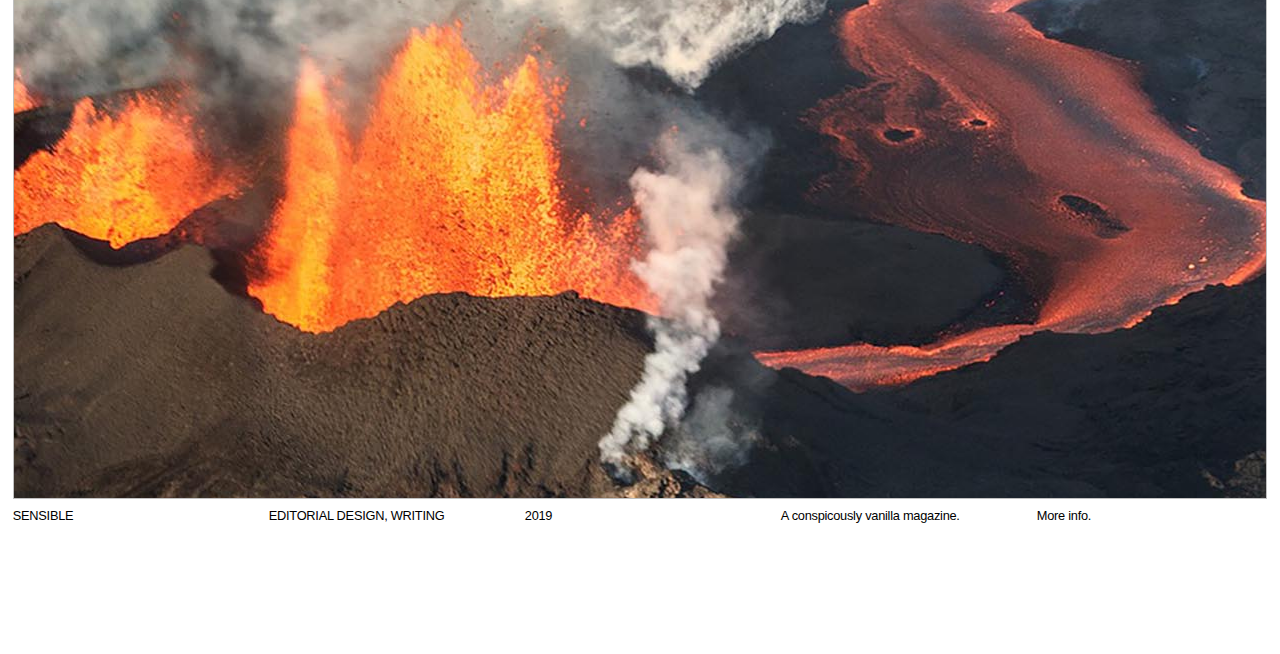
==== commit 96b84633: "Update index.html" ====
--- a/index.html
+++ b/index.html
@@ -14,15 +14,15 @@
         content="graphic design, communication design, design reserarch, Beatriz Pinta, Terra Incognita">
     <meta name="google" content="notranslate">
 
-    <meta property="og:image" content="#">
+    <meta property="og:image" content="https://terra-incognita.space/thumbnail.jpg">
     <meta property="og:image:type" content="image/jpg">
-    <meta property="og:image:width" content="600">
-    <meta property="og:image:height" content="320">
-
-    <link rel="shortcut icon" type="image.png" href="contents/icon.png">
-
-
-    <title>Terra Incognita</title>
+    <meta property="og:image:width" content="1200">
+    <meta property="og:image:height" content="627">
+
+    <link rel="shortcut icon" type="image.png" href="icon.png">
+
+
+    <title>TERRA INCOGNITA</title>
 
     <link rel="stylesheet" type="text/css" href="index.css">
     <link rel="stylesheet" href="https://use.typekit.net/bpr5xqz.css">
--- a/index.css
+++ b/index.css
@@ -247,7 +247,7 @@
     align-items: center;
     justify-content: center;
     overflow: hidden;
-    transition: 0.2s;
+    transition: 0.1s;
 }
 
 #gallery-contain13 {
@@ -266,7 +266,7 @@
     align-items: center;
     justify-content: center;
     overflow: hidden;
-    transition: 0.2s;
+    transition: 0.1s;
 }
 
 #gallery-contain12 {
@@ -285,7 +285,7 @@
     align-items: center;
     justify-content: center;
     overflow: hidden;
-    transition: 0.2s;
+    transition: 0.1s;
 }
 
 #gallery-contain11 {
@@ -304,7 +304,7 @@
     align-items: center;
     justify-content: center;
     overflow: hidden;
-    transition: 0.2s;
+    transition: 0.1s;
 }
 
 #gallery-contain10 {
@@ -323,7 +323,7 @@
     align-items: center;
     justify-content: center;
     overflow: hidden;
-    transition: 0.2s;
+    transition: 0.1s;
 }
 
 #gallery-contain09 {
@@ -342,7 +342,7 @@
     align-items: center;
     justify-content: center;
     overflow: hidden;
-    transition: 0.2s;
+    transition: 0.1s;
 }
 
 #gallery-contain08 {
@@ -361,7 +361,7 @@
     align-items: center;
     justify-content: center;
     overflow: hidden;
-    transition: 0.2s;
+    transition: 0.1s;
 }
 
 #gallery-contain07 {
@@ -380,7 +380,7 @@
     align-items: center;
     justify-content: center;
     overflow: hidden;
-    transition: 0.2s;
+    transition: 0.1s;
 }
 
 #gallery-contain06 {
@@ -399,7 +399,7 @@
     align-items: center;
     justify-content: center;
     overflow: hidden;
-    transition: 0.2s;
+    transition: 0.1s;
 }
 
 #gallery-contain05 {
@@ -418,7 +418,7 @@
     align-items: center;
     justify-content: center;
     overflow: hidden;
-    transition: 0.2s;
+    transition: 0.1s;
 }
 
 #gallery-contain04 {
@@ -437,7 +437,7 @@
     align-items: center;
     justify-content: center;
     overflow: hidden;
-    transition: 0.2s;
+    transition: 0.1s;
 }
 
 #gallery-contain03 {
@@ -456,7 +456,7 @@
     align-items: center;
     justify-content: center;
     overflow: hidden;
-    transition: 0.2s;
+    transition: 0.1s;
 }
 
 #gallery-contain02 {
@@ -475,7 +475,7 @@
     align-items: center;
     justify-content: center;
     overflow: hidden;
-    transition: 0.2s;
+    transition: 0.1s;
 }
 
 #gallery-contain01 {
@@ -494,7 +494,7 @@
     align-items: center;
     justify-content: center;
     overflow: hidden;
-    transition: 0.2s;
+    transition: 0.1s;
 }
 
 #gallery-contain00 {
@@ -513,7 +513,7 @@
     align-items: center;
     justify-content: center;
     overflow: hidden;
-    transition: 0.2s;
+    transition: 0.1s;
 }
 
 #gallery-cover13 {
@@ -532,7 +532,7 @@
     align-items: center;
     justify-content: center;
     overflow: hidden;
-    transition: 0.2s;
+    transition: 0.1s;
 }
 
 #gallery-cover09 {
@@ -563,7 +563,7 @@
     align-items: center;
     justify-content: center;
     overflow: hidden;
-    transition: 0.2s;
+    transition: 0.1s;
 }
 
 /* TOGGLES */
@@ -683,6 +683,14 @@
     width: 18vw;
 }
 
+#subcat2 {
+    position: relative;
+    margin-top: 0;
+    float: left;
+    top: 0px;
+    width: 18vw;
+}
+
 p.subcat {
     font-family: 'acumin-pro', sans-serif;
     font-weight: 400;
@@ -765,4 +773,150 @@
     margin-top: 10vh;
     margin-bottom: 1vh;
     position: fixed;
-}+}
+
+
+/*********** MOBILE ***********/
+@media only screen and (max-width: 900px) {
+
+    #categories {
+        display: none;
+    }
+
+    #header {
+        height: 150px;
+    }
+
+    #ta,
+    #research,
+    #info {
+        margin-top: 0;
+        float: left;
+        top: 0px;
+        width: 98vw;
+    }
+
+    #terra,
+    #incog {
+        width: 98vw;
+    }
+
+    #grid {
+        display: block;
+        margin-bottom: 12vh;
+    }
+
+    #techs {
+        width: 98vw;
+    }
+
+    p.header2 {
+        font-size: 1.9em;
+        line-height: 1em;
+    }
+
+    #projects {
+        top: 143px;
+    }
+
+    #projA {
+        margin-bottom: 40vh;
+    }
+    
+    #projB {
+        margin-bottom: 110px;
+    }
+
+    #about0,
+    #about1,
+    #about2,
+    #about3,
+    #about4,
+    #about5,
+    #about6,
+    #about7,
+    #about8,
+    #about9,
+    #about10,
+    #about11,
+    #about12,
+    #about13,
+    #about14 {
+        width: 98vw;
+        float: left;
+        margin-top: 0;
+    }
+
+
+    .moreinfo {
+        font-size: 1em;
+        line-height: 1.2em;
+    }
+
+    p.about {
+        font-size: 1em;
+        line-height: 1.2em;
+        width: 105%;
+    }
+
+    p.researchcontent {
+        font-size: 1em;
+        line-height: 1.2em;
+        width: 99%;
+    }
+
+    #gallery-contain00,
+    #gallery-contain01,
+    #gallery-contain02,
+    #gallery-contain03,
+    #gallery-contain04,
+    #gallery-contain05,
+    #gallery-contain06,
+    #gallery-contain07,
+    #gallery-contain08,
+    #gallery-contain09,
+    #gallery-contain10,
+    #gallery-contain11,
+    #gallery-contain12,
+    #gallery-contain13,
+    #gallery-contain14,
+    #gallery-cover13,
+    #gallery-cover09,
+    #gallery-cover04 {
+        height: 230px;
+    }
+
+    #info-ta {
+        top: 143px;
+        width: 98vw;
+    }
+
+    #content-ta {
+        display: block;
+        width: 98vw;
+    }
+
+    #about {
+        width: 90vw;
+        margin-bottom: 5vh;
+    }
+
+    #subcat {
+        display: none;
+    }
+
+    #subcat2 {
+        width: 98vw;
+        margin-bottom: 2vh;
+    }
+
+    #researchcontent {
+        width: 98vw;
+        margin-top: 2vh;
+    }
+
+    .embed-container {
+        margin-bottom: 2vh;
+	}
+
+}
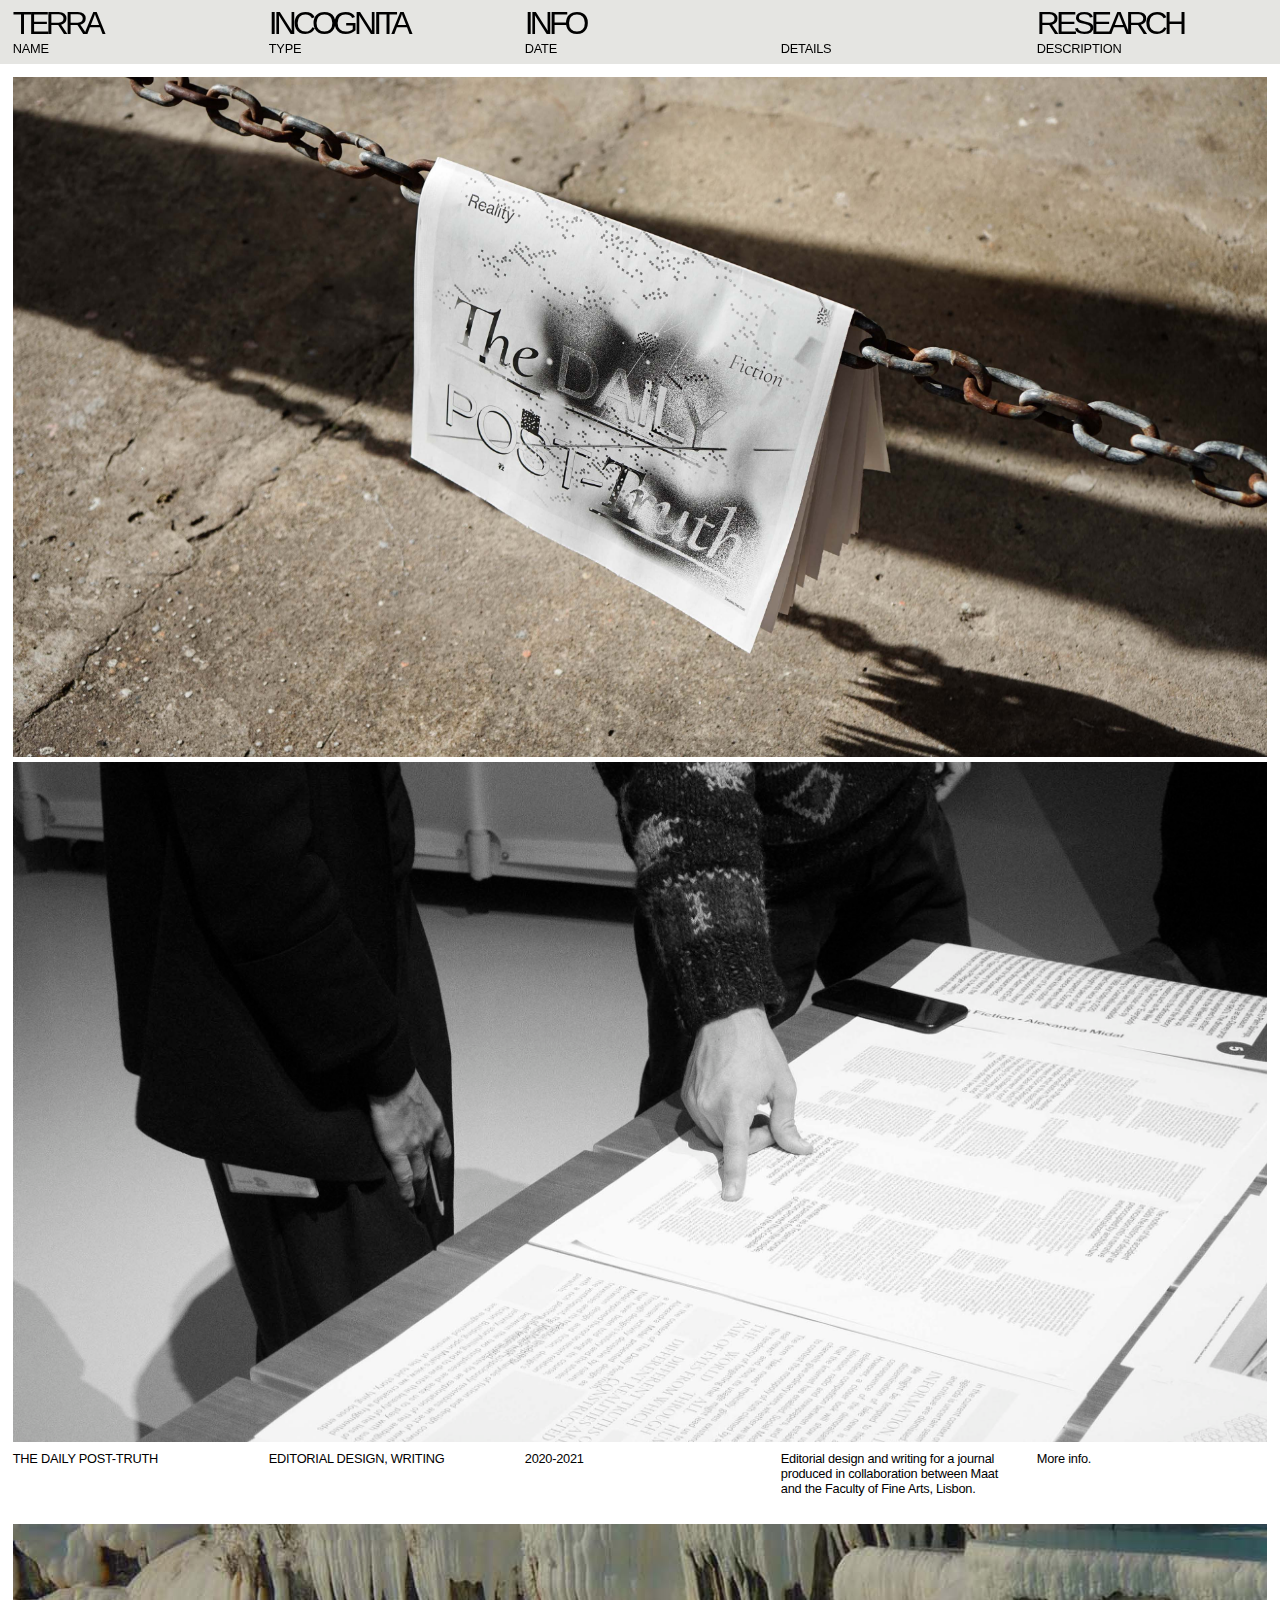
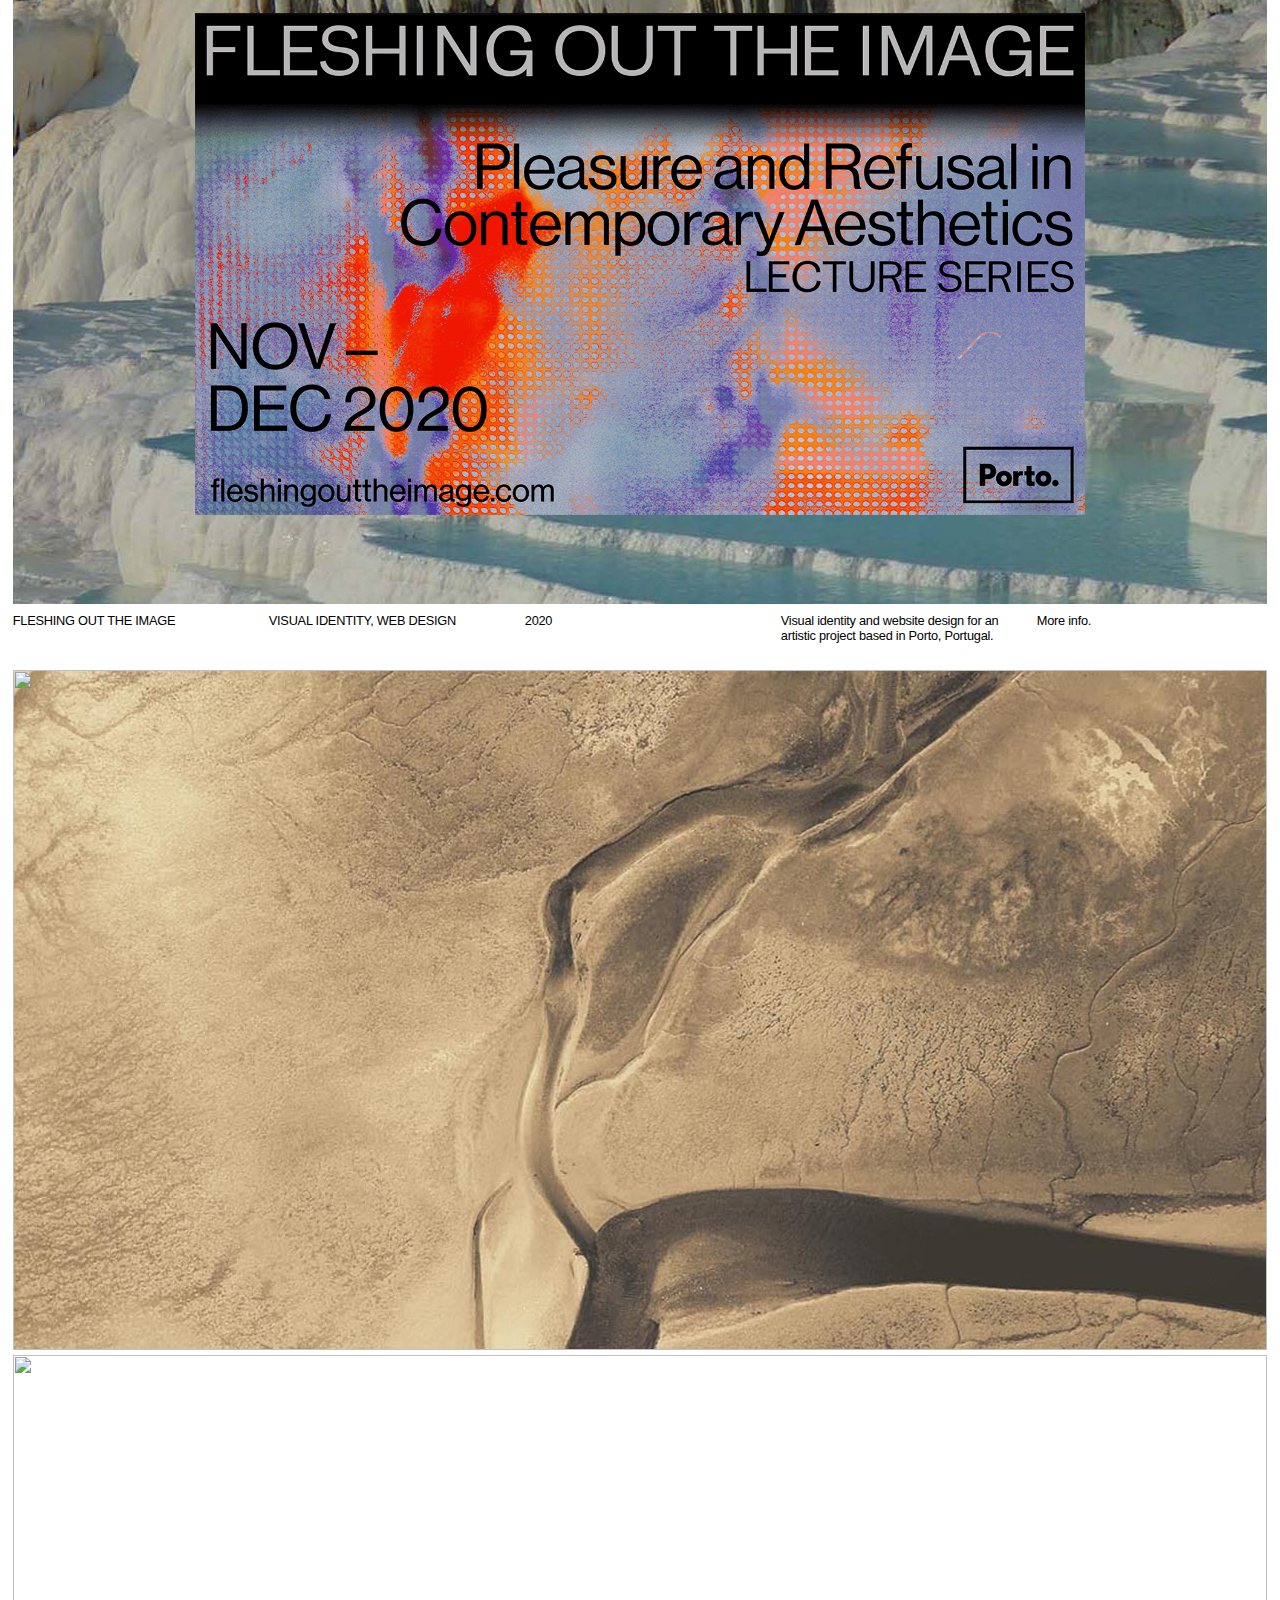
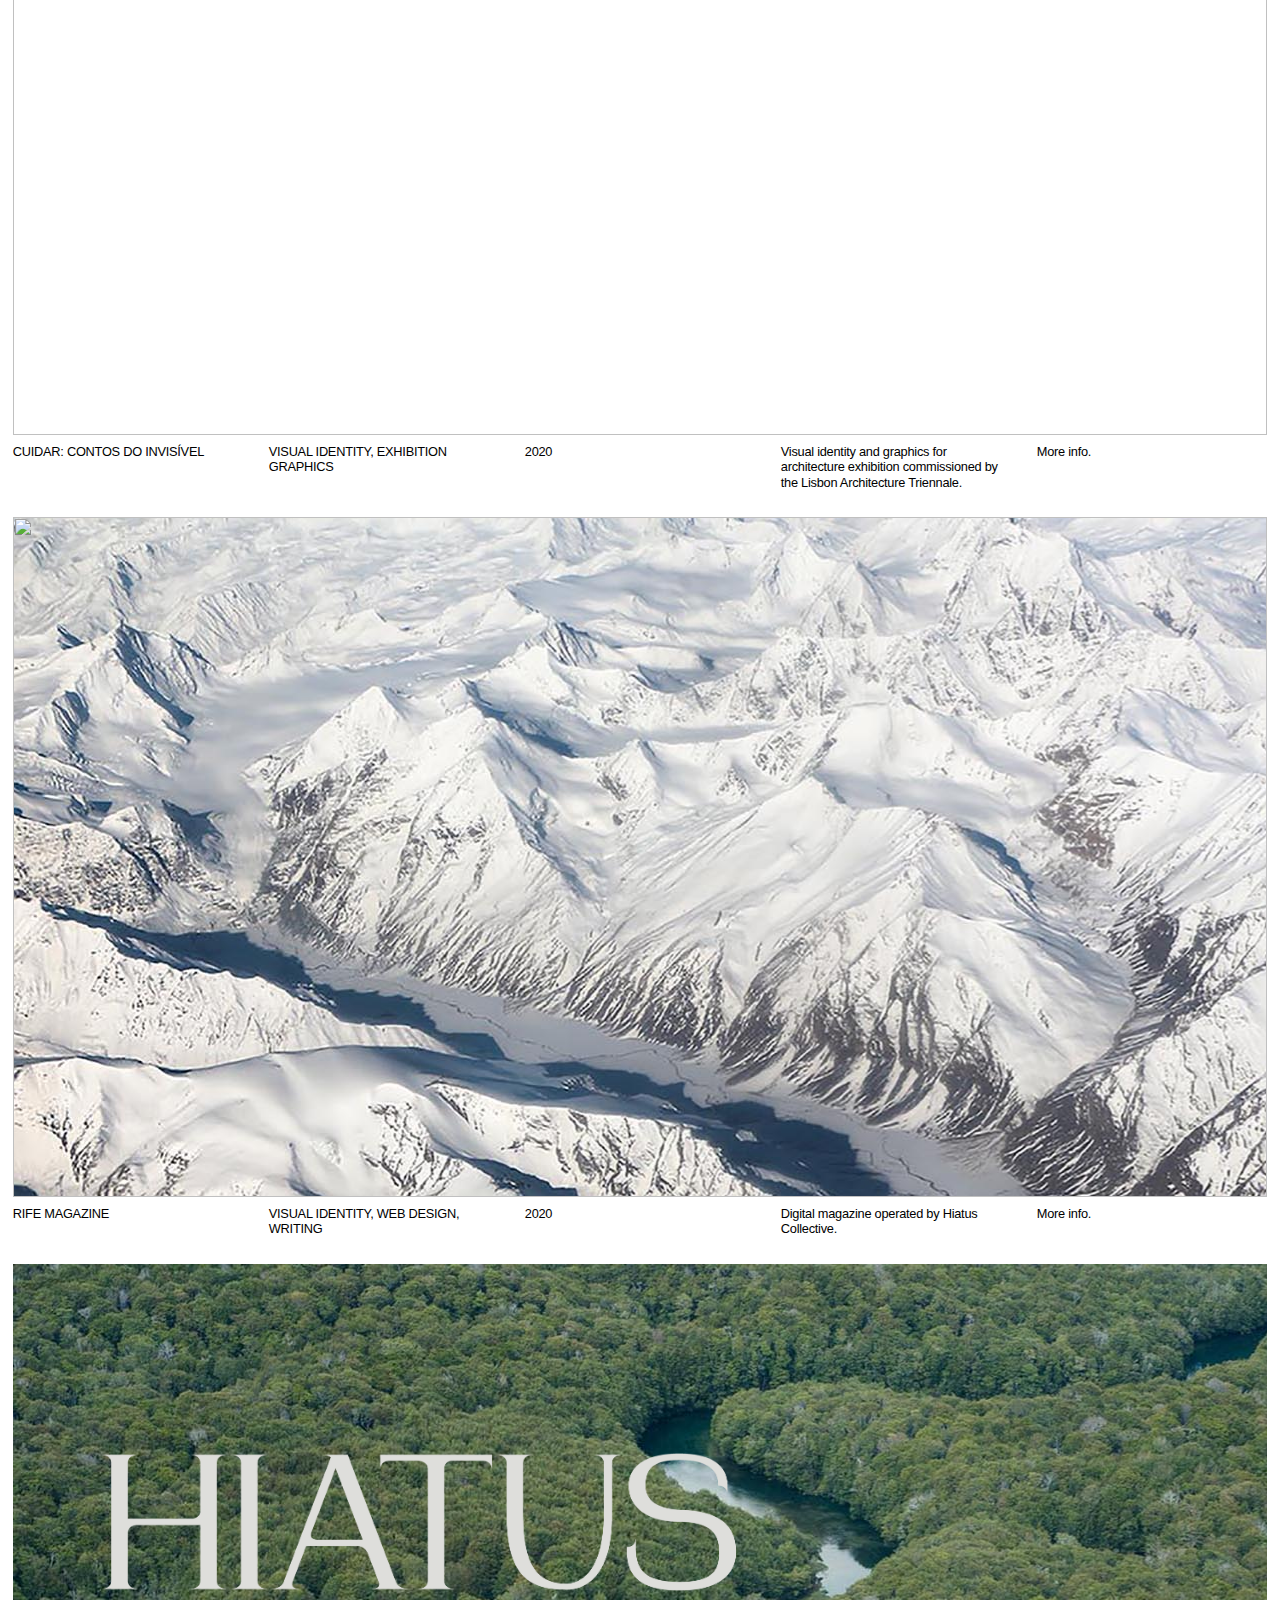
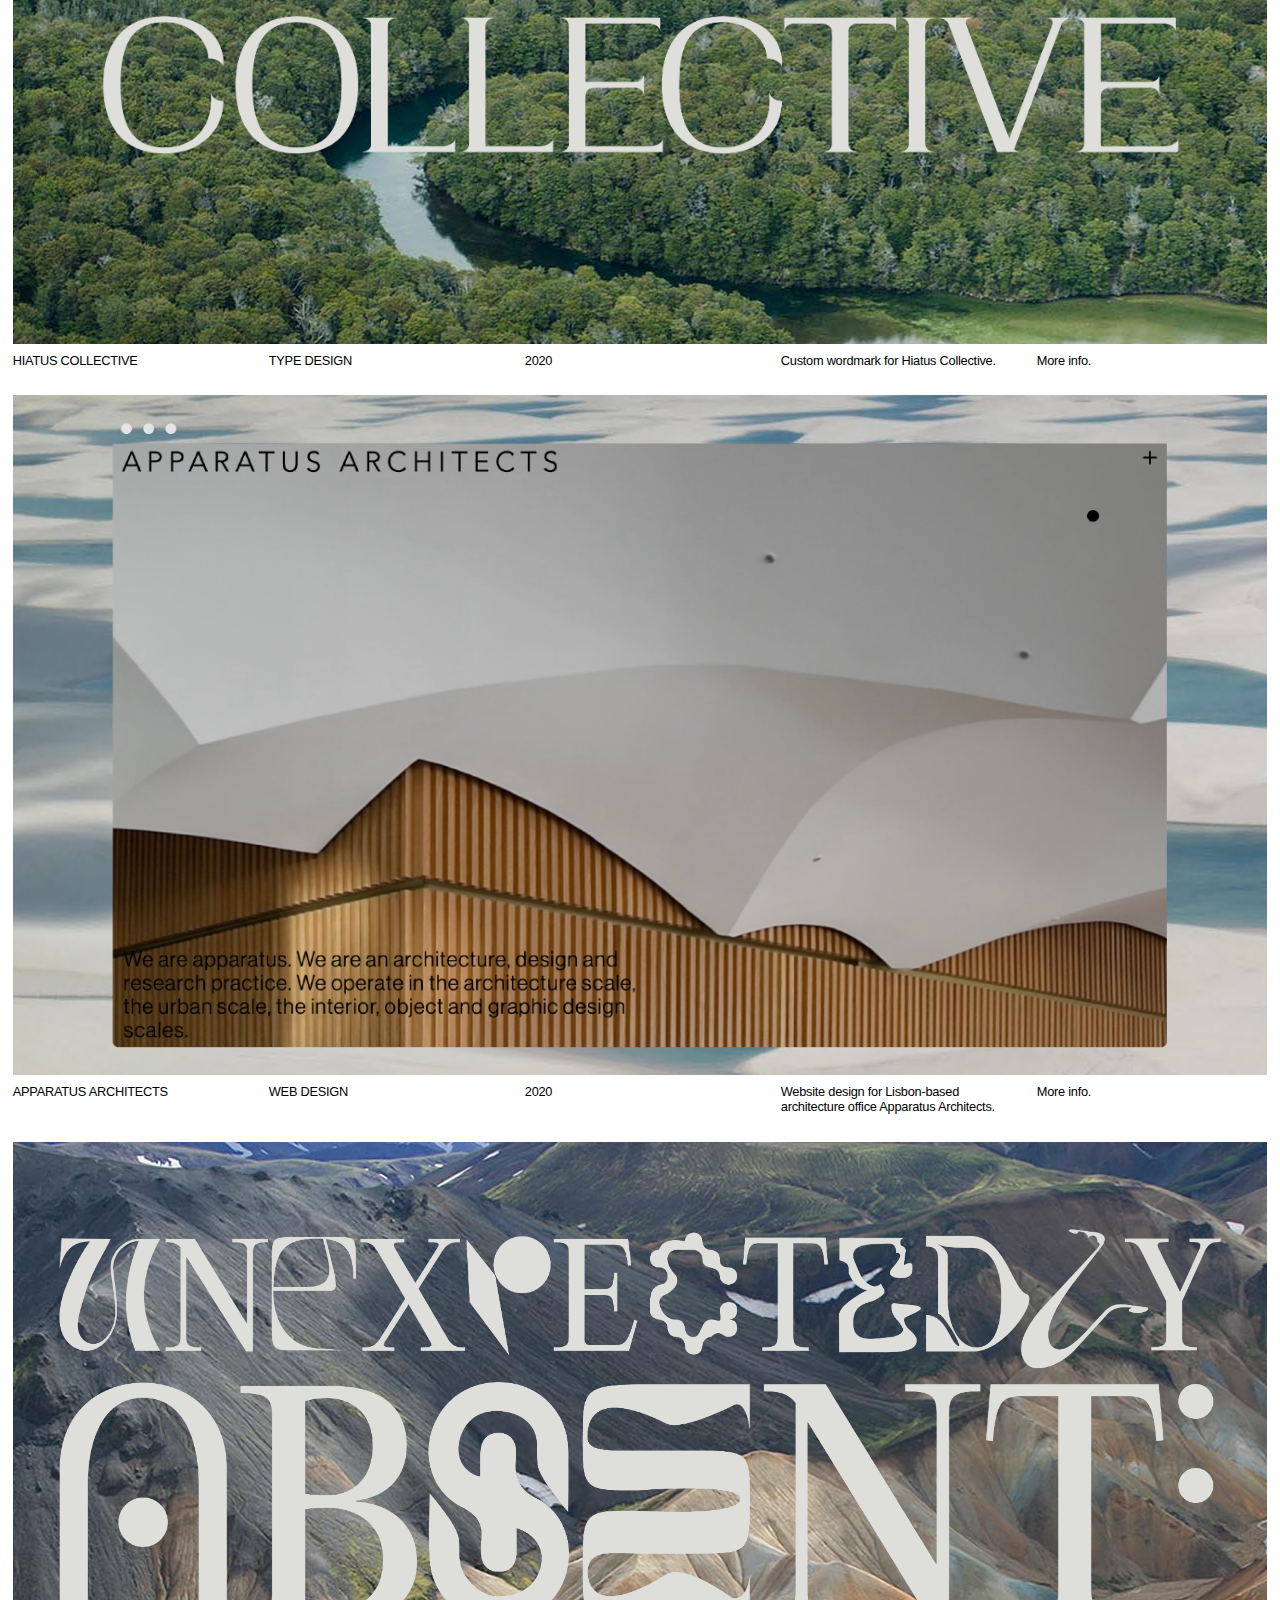
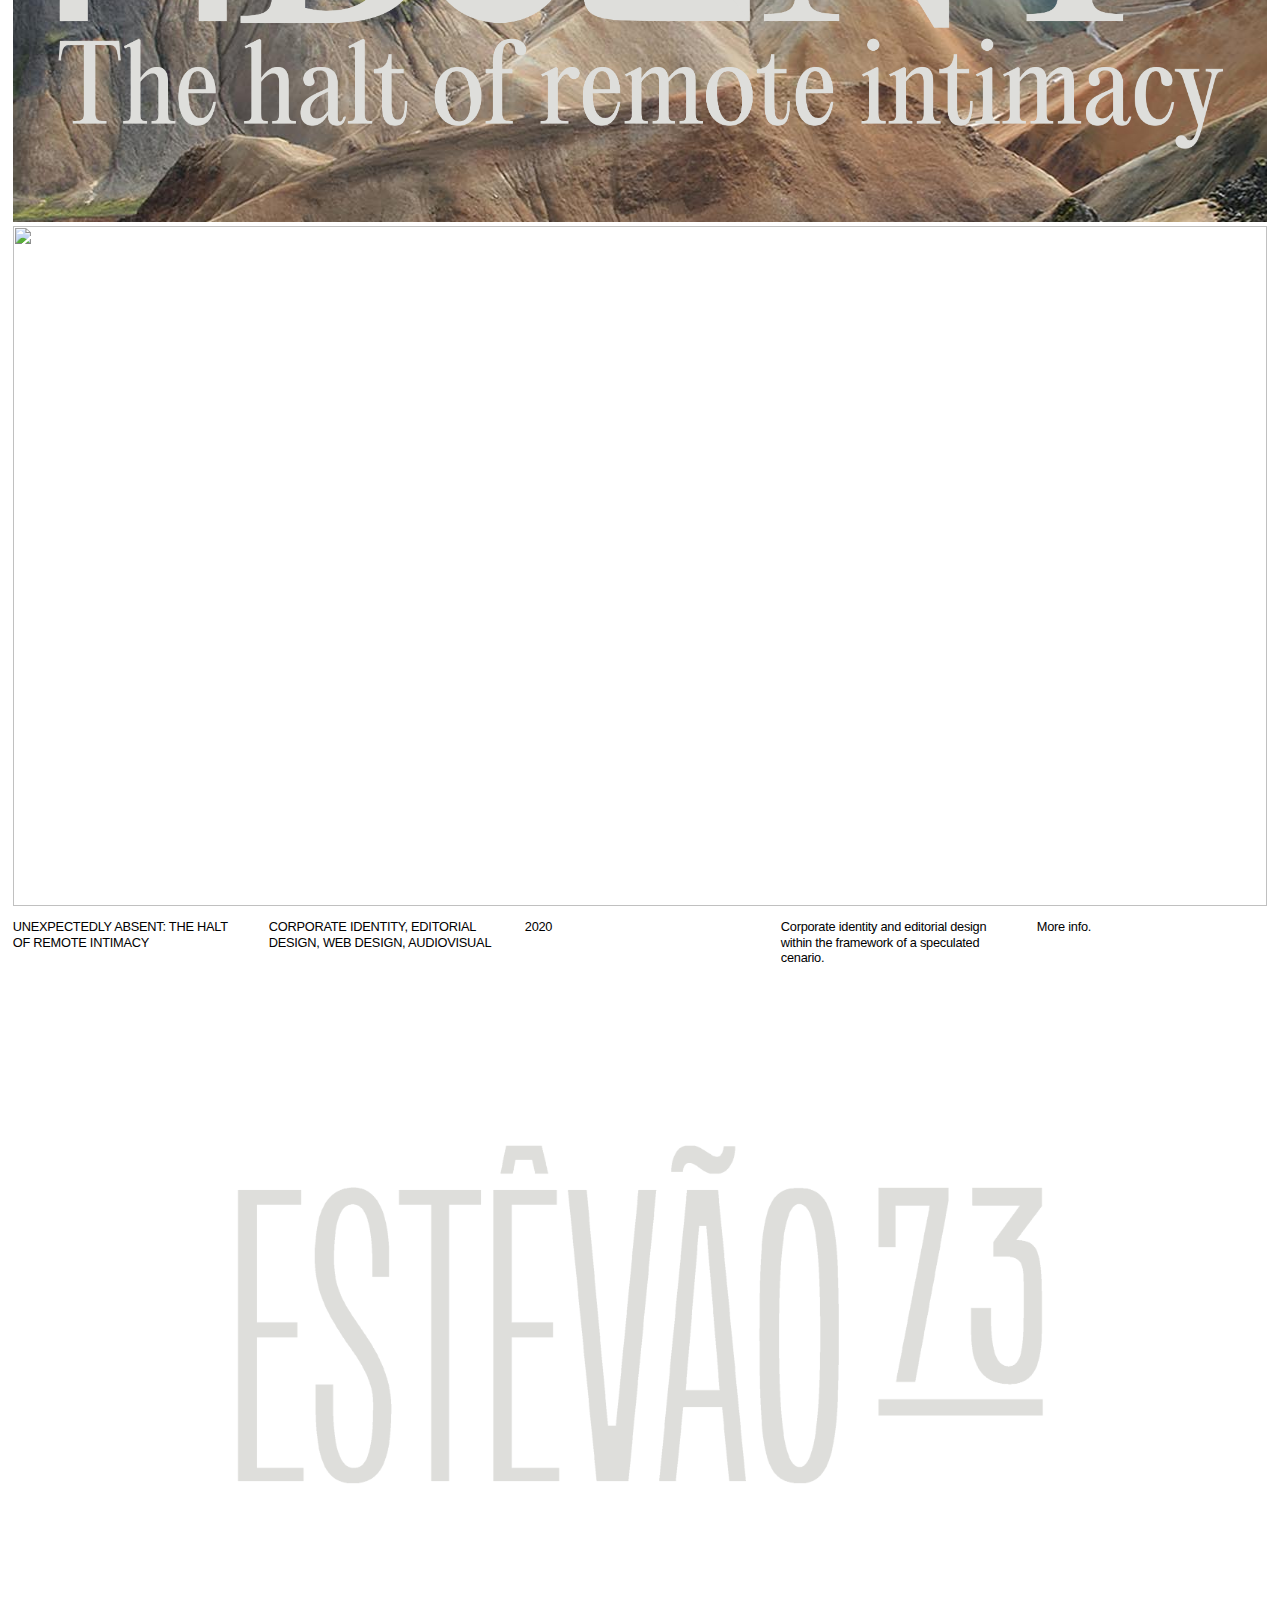
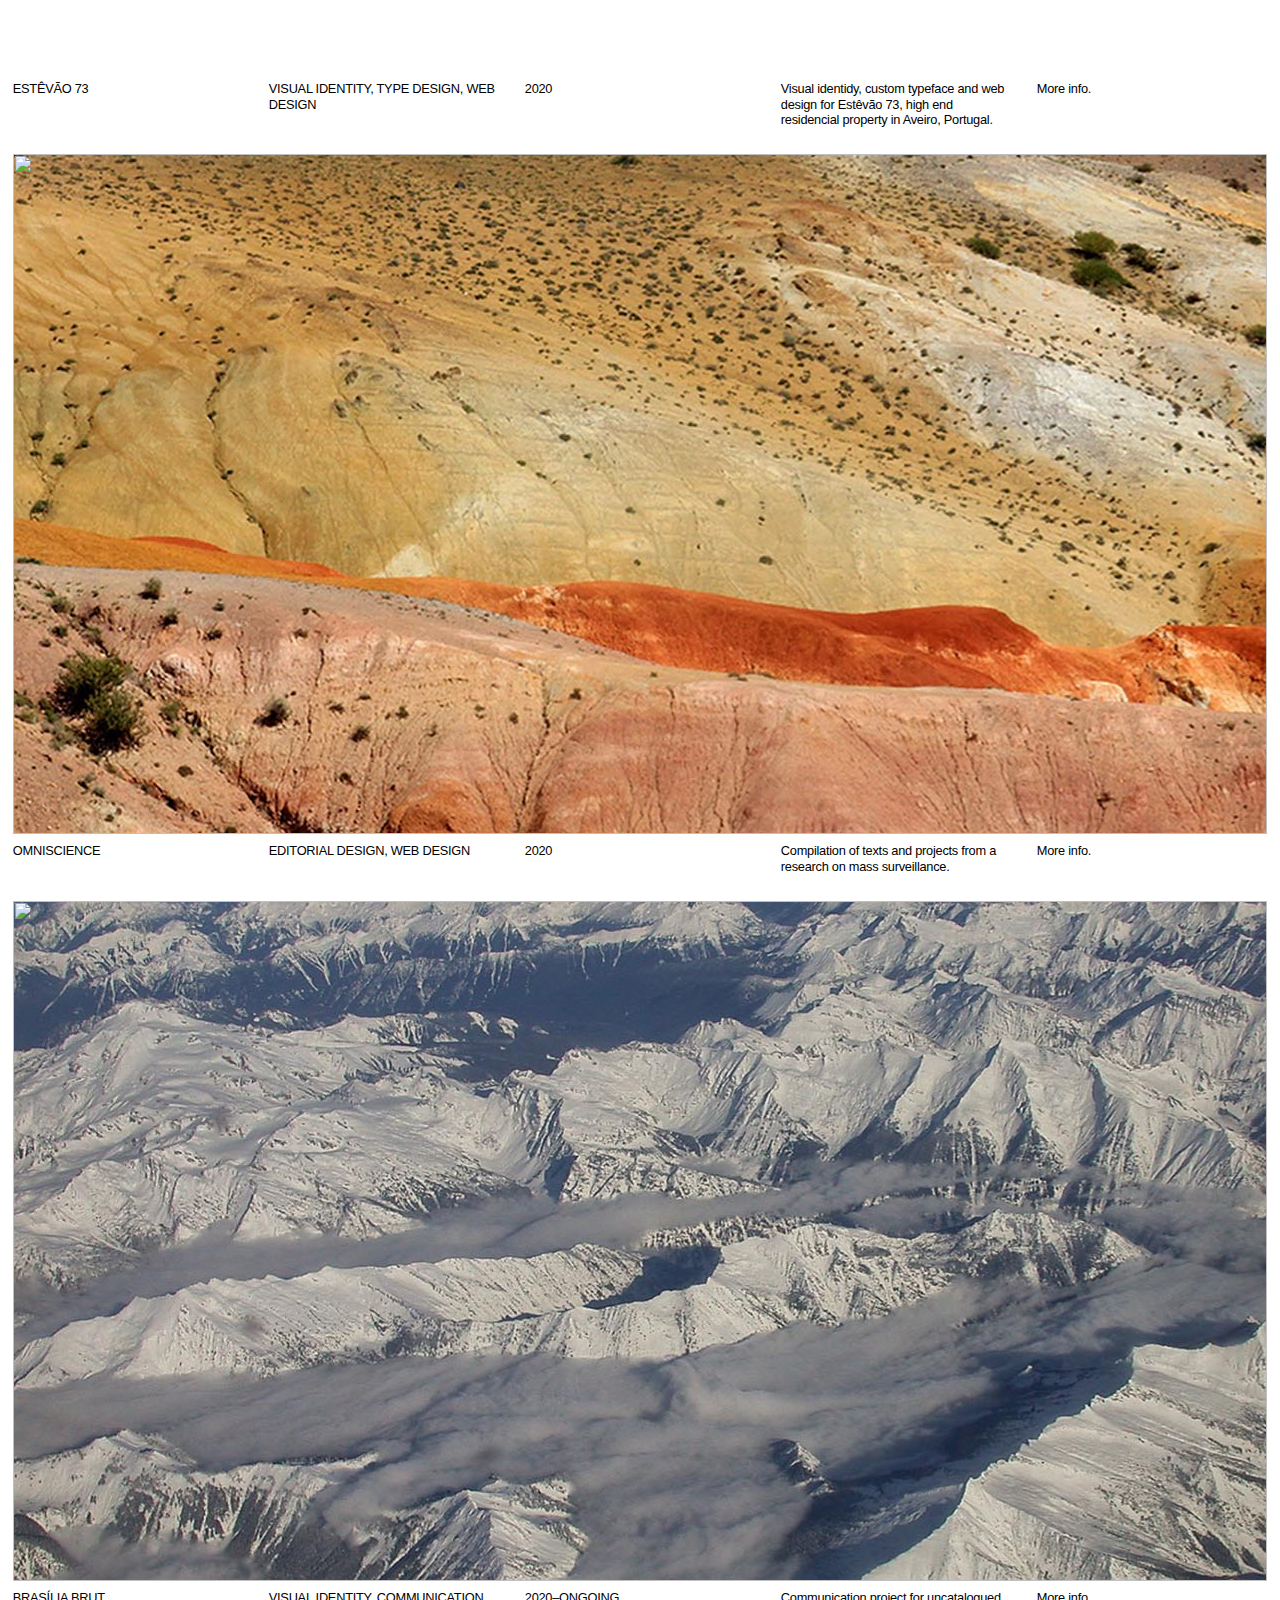
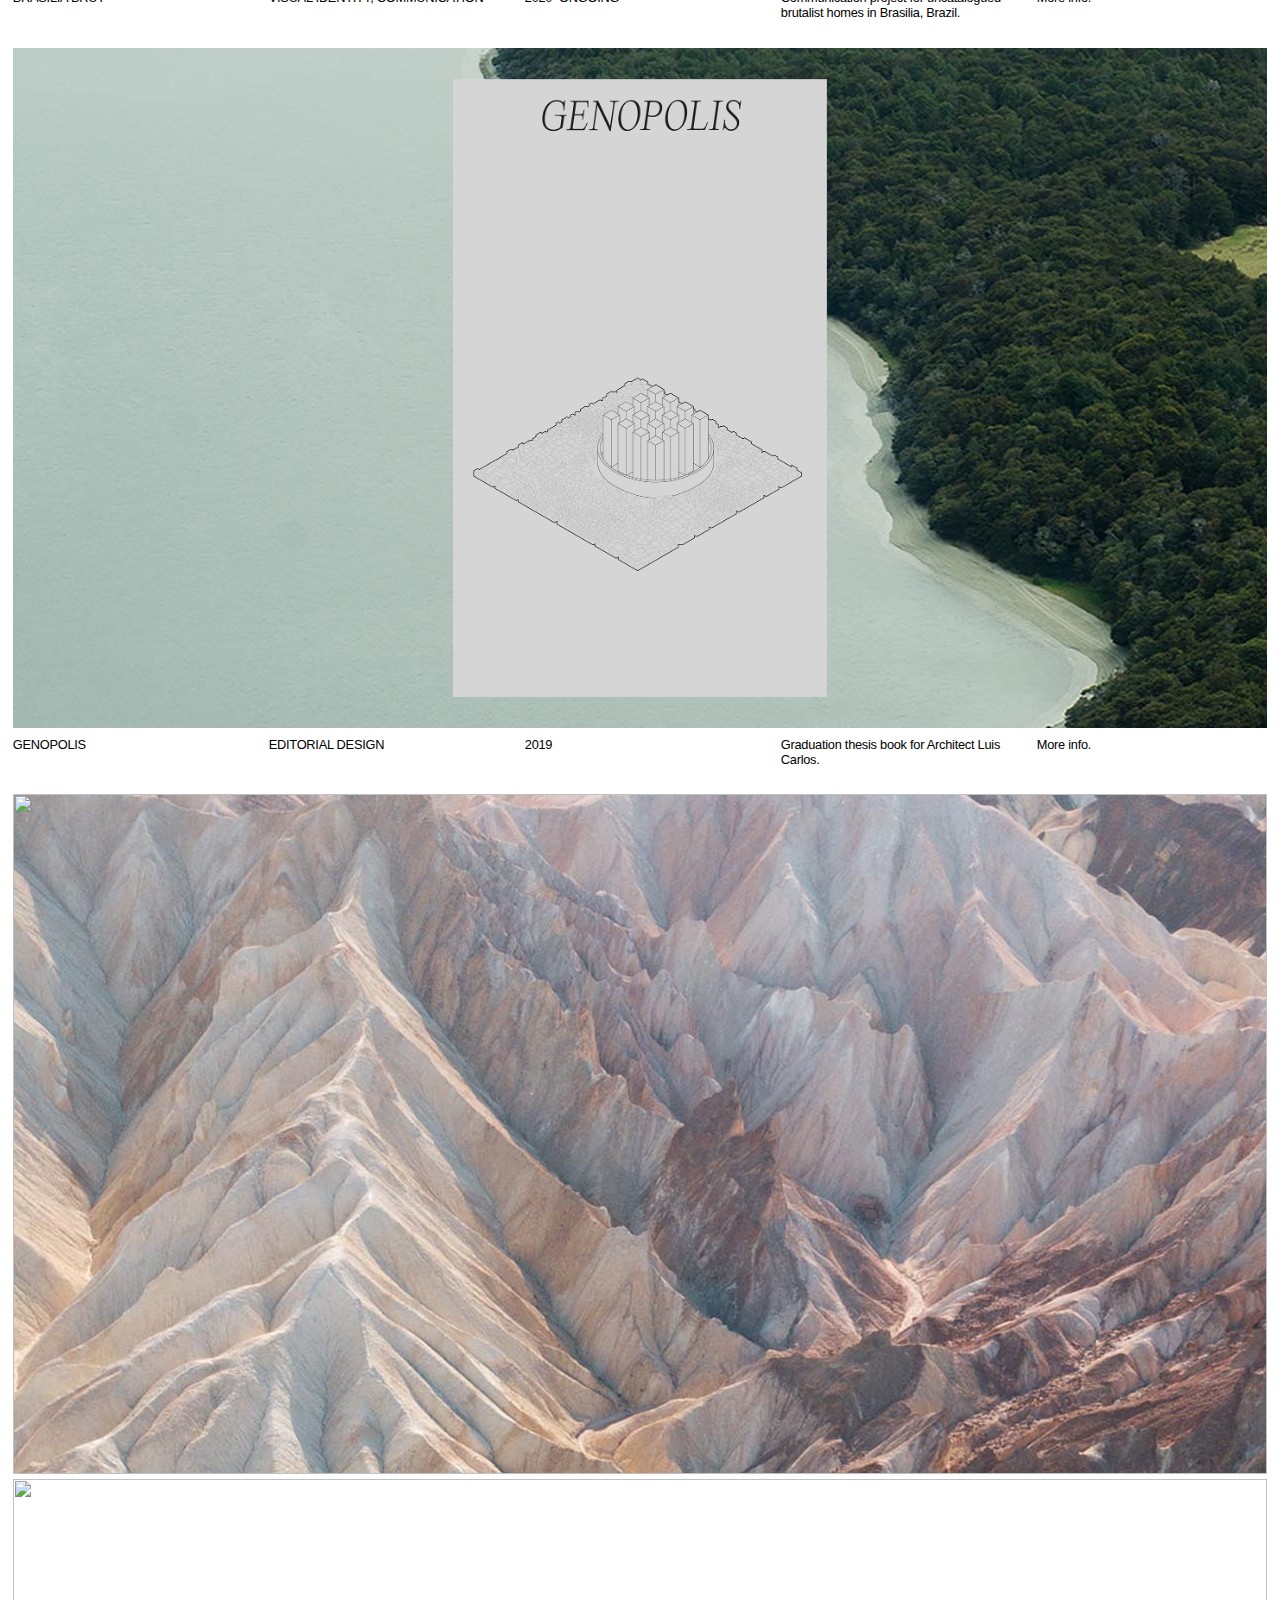
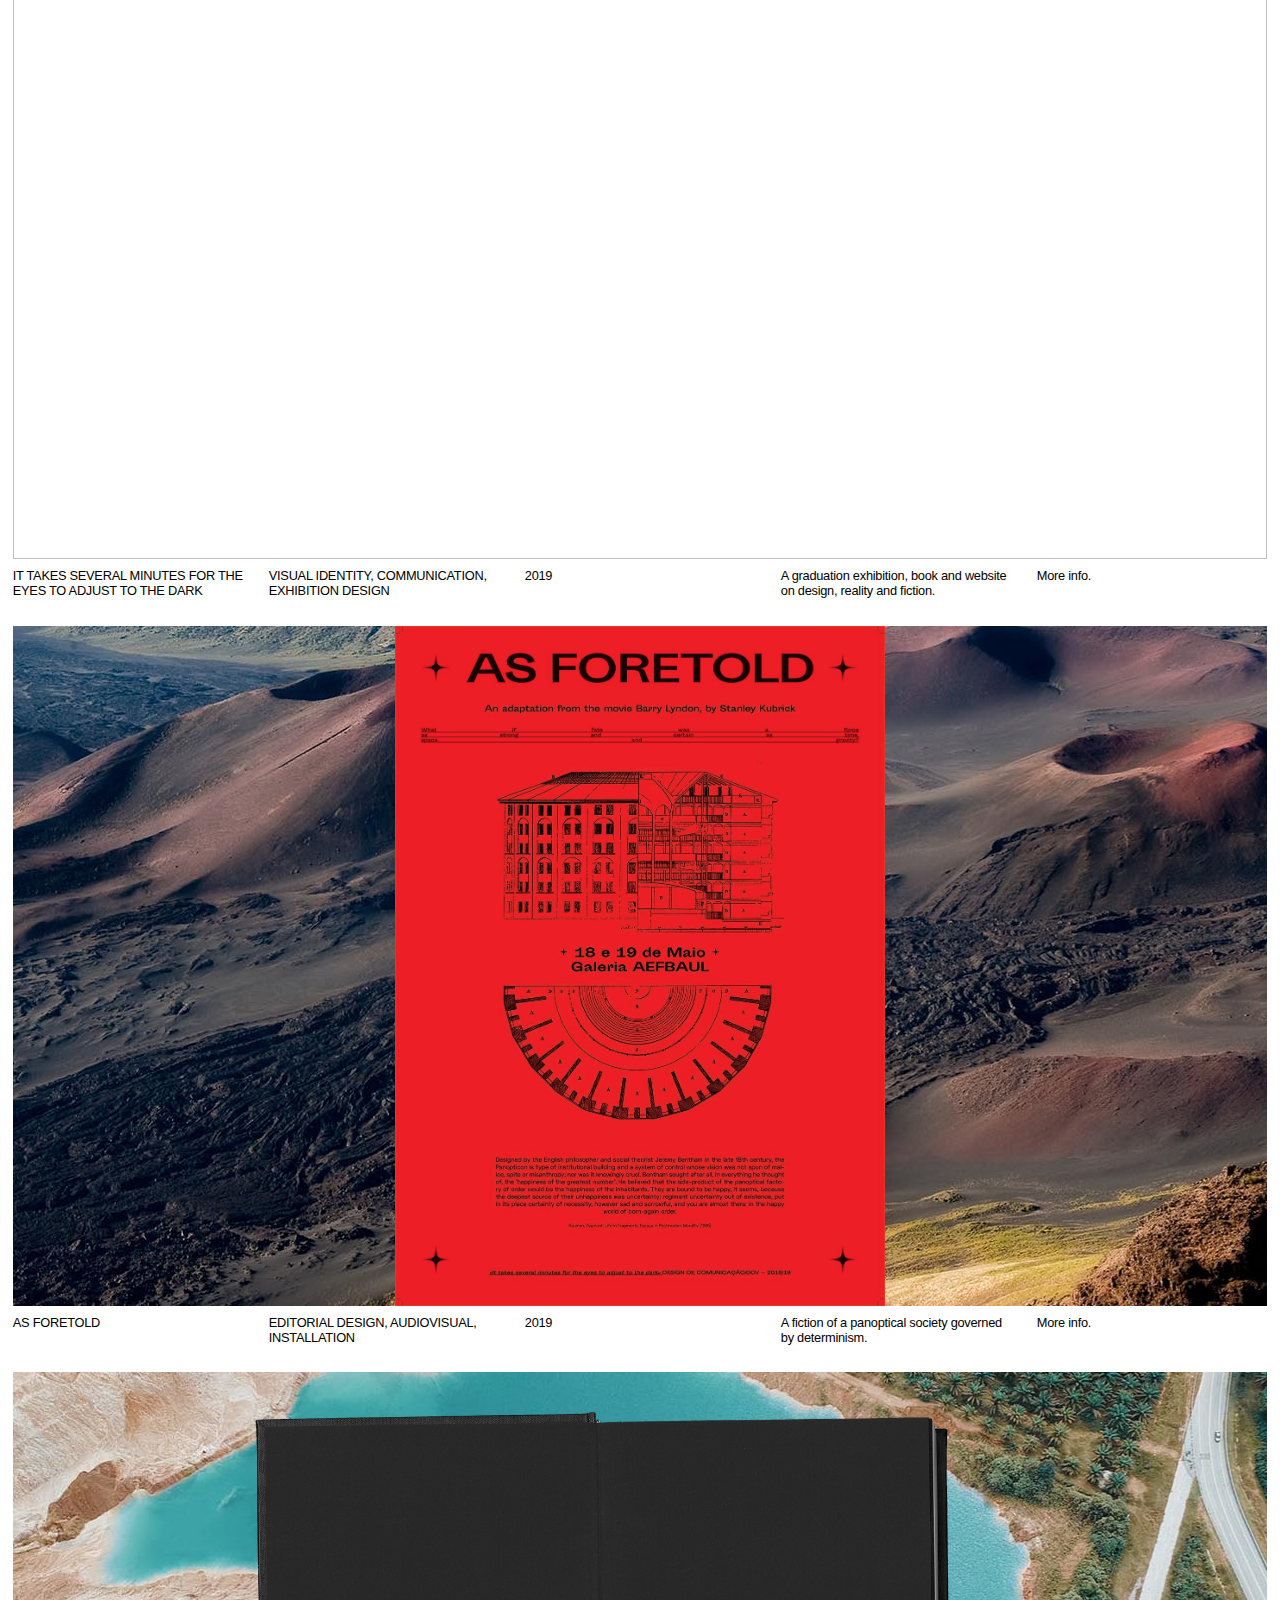
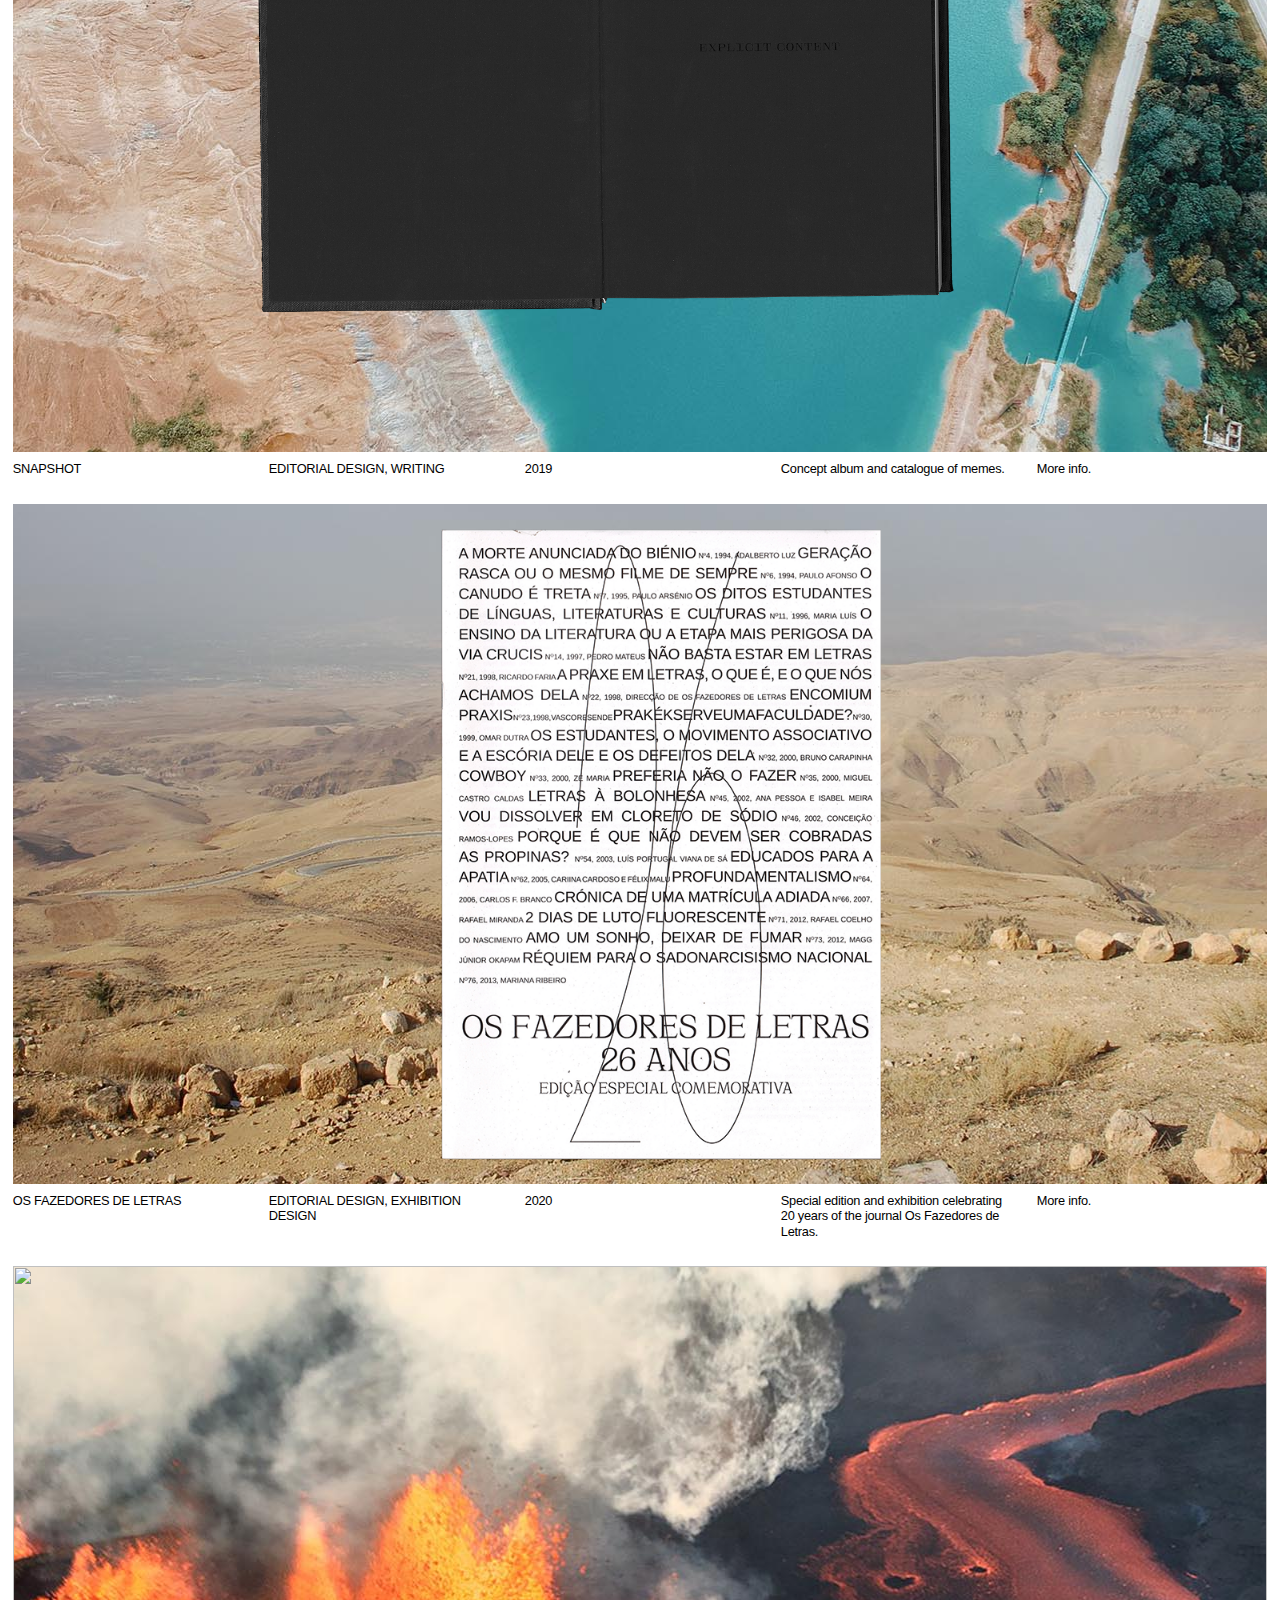
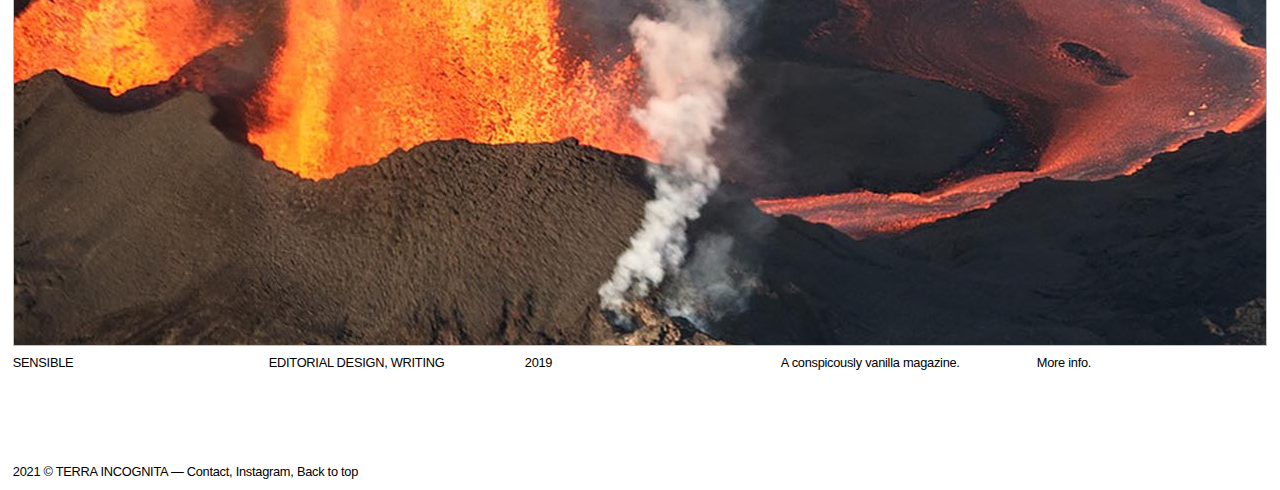
==== commit 170e6a3c: "Update index.html" ====
--- a/index.html
+++ b/index.html
@@ -6,7 +6,7 @@
     <meta charset="UTF-8">
     <meta name="viewport" content="width=device-width, initial-scale=1.0">
 
-    <meta name="author" content="handcoded by Terra Incognita @abnpg">
+    <meta name="author" content="handcoded by Terra Incognita @terraincognita.space">
     <meta name="theme-color" content="rgb(0, 0, 0)">
     <meta name="description"
         content="A selection of commissioned, self-initiated and research work by Terra Incognita.">
@@ -30,6 +30,8 @@
 
 <body>
 
+    <a name="top"></a>
+    
     <div id="header">
         <div id="ta">
             <div id="terra">
@@ -69,6 +71,58 @@
 
     <div id="projects">
 
+        
+                <!--DAILY POST-TRUTH-->
+        <div id="projB">
+            <img src="15-DPT/00.png" id="gallery-cover15" class="image_view" onclick="changeImage15()">
+            <img src="15-DPT/workshop/00.png" id="gallery-cover16" class="image_view" onclick="changeImage16()">
+
+            <div id="grid">
+                <div id="techs">
+                    <p class="grid">THE DAILY POST-TRUTH</p>
+                </div>
+                <div id="techs">
+                    <p class="grid">EDITORIAL DESIGN, WRITING</p>
+                </div>
+                <div id="techs">
+                    <p class="grid">2020-2021</p>
+                </div>
+                <div id="techs">
+                    <p class="grid">Editorial design and writing for a journal produced in collaboration between Maat and the Faculty of Fine Arts, Lisbon.
+                    </p>
+                </div>
+                <div id="techs">
+                    <p class="grid-info">
+                        <a onclick="highlight_toggle('about15')">More info.</a>
+                    </p>
+                </div>
+            </div>
+
+            <div id="about15" class="moreinfo">
+                <i>The Daily Post-Truth</i> is a joint project between the Communication Design Department of the Faculty of Fine Arts, University of Lisbon and the Museum of Art, Architecture and Technology, developed in the scope of maat mode 2020 programme. The project is motivated by a renewed interest in fiction, within artistic practices and design in particular, as one of the discursive modes that is best able to restore a sense of reality in an age governed by post-truth. Within this context, the newspaper, as one of the media that most evidently suffered the effects of disinformation, becomes prone to appropriation and recuperation.<br>
+<br>
+By creatively exploring this publishing model in crisis, The Daily Post-Truth proposes the development of a newspaper, while focusing on the tensions between truth and post-truth, fiction and reality. “The Daily Post-Truth” uses fiction as the basis for a speculative and critical design practice that seeks to question the tenets of the dissemination of disinformation in the post-truth era. The newspaper was developed in a four-day workshop at maat in January 2021, coordinated by António Nicolas, Luísa Ribas and Sofia Gonçalves, with students of the master’s degree in Communication Design: Abel Quental, Beatriz Pinta, Diogo Lourenço and Madalena Lopes.<br>
+<br>
+Featured in the journal, <i>Extended Marginalia on Design and Fiction</i>, a text co-written with Madalena Lopes, presents a fragmented expansion of Alexandra Midal’s lecture <i>Design is Fiction</i> by picking up clues and constructing associations in the form of loose ends, new knots and parallels.
+<br><br>
+Lectures by Alexandra Midal and Paulo Pena are available online on maat ext. antenna and the journal is distributed freely at the museum.
+<br><br><br><br>
+CONCEPT AND COORDINATION<br>
+António Nicolas, Luísa Ribas, Sofia Gonçalves (FBAUL, Communication Design Department)<br>
+Nuno Carvalho (maat)<br><br>
+DESIGN<br>
+Abel Quental (Project Coordination)<br>
+Beatriz Pinta, Diogo Lourenço, Madalena Lopes (Design Team)<br><br>
+PUBLISHER<br>
+maat<br><br>
+TRANSLATING AND PROOFREADING<br>
+Luísa Yokochi, Dominic Zugai (Kennis Translations)<br><br>
+SPECIAL THANKS<br>
+Alexandra Midal, Paulo Pena, Francisco Soares, Nuno Paula, Carmo Leitão, Maria Leonor Carrilho, Rita Marques, Lisa Hatje Moura
+            </div>
+        </div>
+        
+        
         <!--FOTI-->
         <div id="projB">
             <div id="teste">
@@ -299,7 +353,7 @@
                 Hiatus Collective
                 <br><br>
                 DEVELOPMENT<br>
-                Manuel Silva, Nádia Alexandre
+                Mariana Cordeiro<br>Manuel Silva<br>Nádia Alexandre
                 <br><br>
                 TECHNICAL SUPPORT<br>
                 Rui Sampaio
@@ -923,6 +977,11 @@
     </div>
 
 
+    <div id="grid">
+        <p class="gridalt2">
+            2021 © TERRA INCOGNITA — <a class="links" href="mailto:hello@terra-incognita.space?Subject=You're%20hired!"target="_top">Contact</a>, <a class="links" href="https://www.instagram.com/terraincognita.space/" target="_blank">Instagram</a>, <a class="links" href="#top">Back to top</a>
+        </p>
+    </div>
 
 
 </body>
--- a/index.css
+++ b/index.css
@@ -175,6 +175,19 @@
     cursor: default;
 }
 
+p.gridalt2 {
+    font-family: 'acumin-pro', sans-serif;
+    font-weight: 500;
+    font-size: 0.8em;
+    line-height: 2.7em;
+    letter-spacing: -0.02em;
+    padding-left: 1vw;
+    padding-right: 1vw;
+    top: 0px;
+    margin: 0;
+    cursor: default;
+}
+
 
 #projects {
     position: relative;
@@ -188,7 +201,7 @@
     position: relative;
     height: auto;
     margin-top: 3vh;
-    margin-bottom: 20vh;
+    margin-bottom: 15vh;
 }
 
 #projB {
@@ -229,6 +242,25 @@
 	width: 100%;
 	height: auto;
 	margin: auto;
+}
+
+#gallery-cover15, #gallery-cover16 {
+    position: relative;
+    object-fit: cover;
+    height: 680px;
+    margin: 0;
+    padding: 0;
+    width: 98vw;
+    z-index: 2;
+    cursor: crosshair;
+    margin-top: 0.5vh;
+
+    display: flex;
+    flex-direction: column;
+    align-items: center;
+    justify-content: center;
+    overflow: hidden;
+    transition: 0.2s;
 }
 
 #gallery-contain14 {
@@ -594,7 +626,8 @@
 #about11,
 #about12,
 #about13,
-#about14 {
+#about14,
+#about15 {
     position: relative;
     display: none;
     height: auto;
@@ -803,7 +836,6 @@
 
     #grid {
         display: block;
-        margin-bottom: 12vh;
     }
 
     #techs {
@@ -820,7 +852,7 @@
     }
 
     #projA {
-        margin-bottom: 40vh;
+        margin-bottom: 30vh;
     }
     
     #projB {
@@ -841,7 +873,8 @@
     #about11,
     #about12,
     #about13,
-    #about14 {
+    #about14,
+	#about15 {
         width: 98vw;
         float: left;
         margin-top: 0;
@@ -882,7 +915,9 @@
     #gallery-contain14,
     #gallery-cover13,
     #gallery-cover09,
-    #gallery-cover04 {
+    #gallery-cover04,
+	#gallery-cover15,
+	#gallery-cover16 {
         height: 230px;
     }
 
